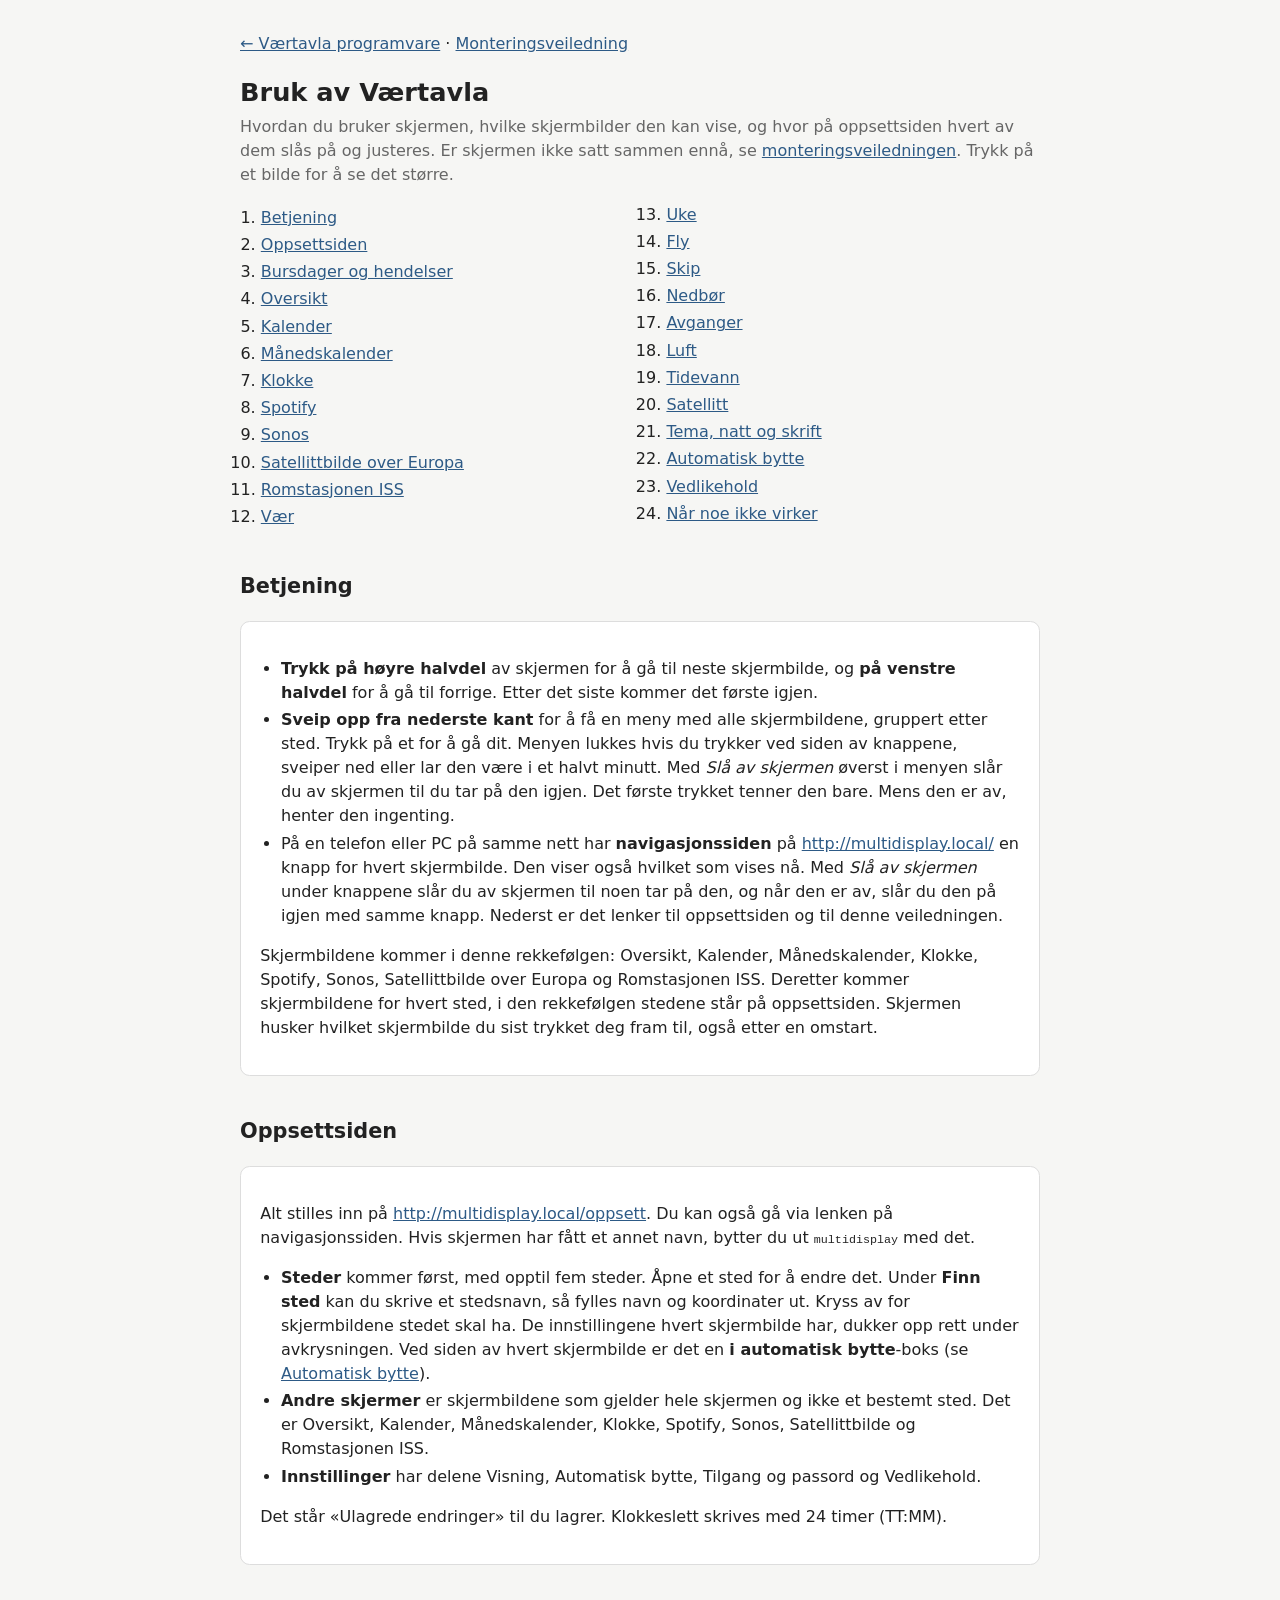
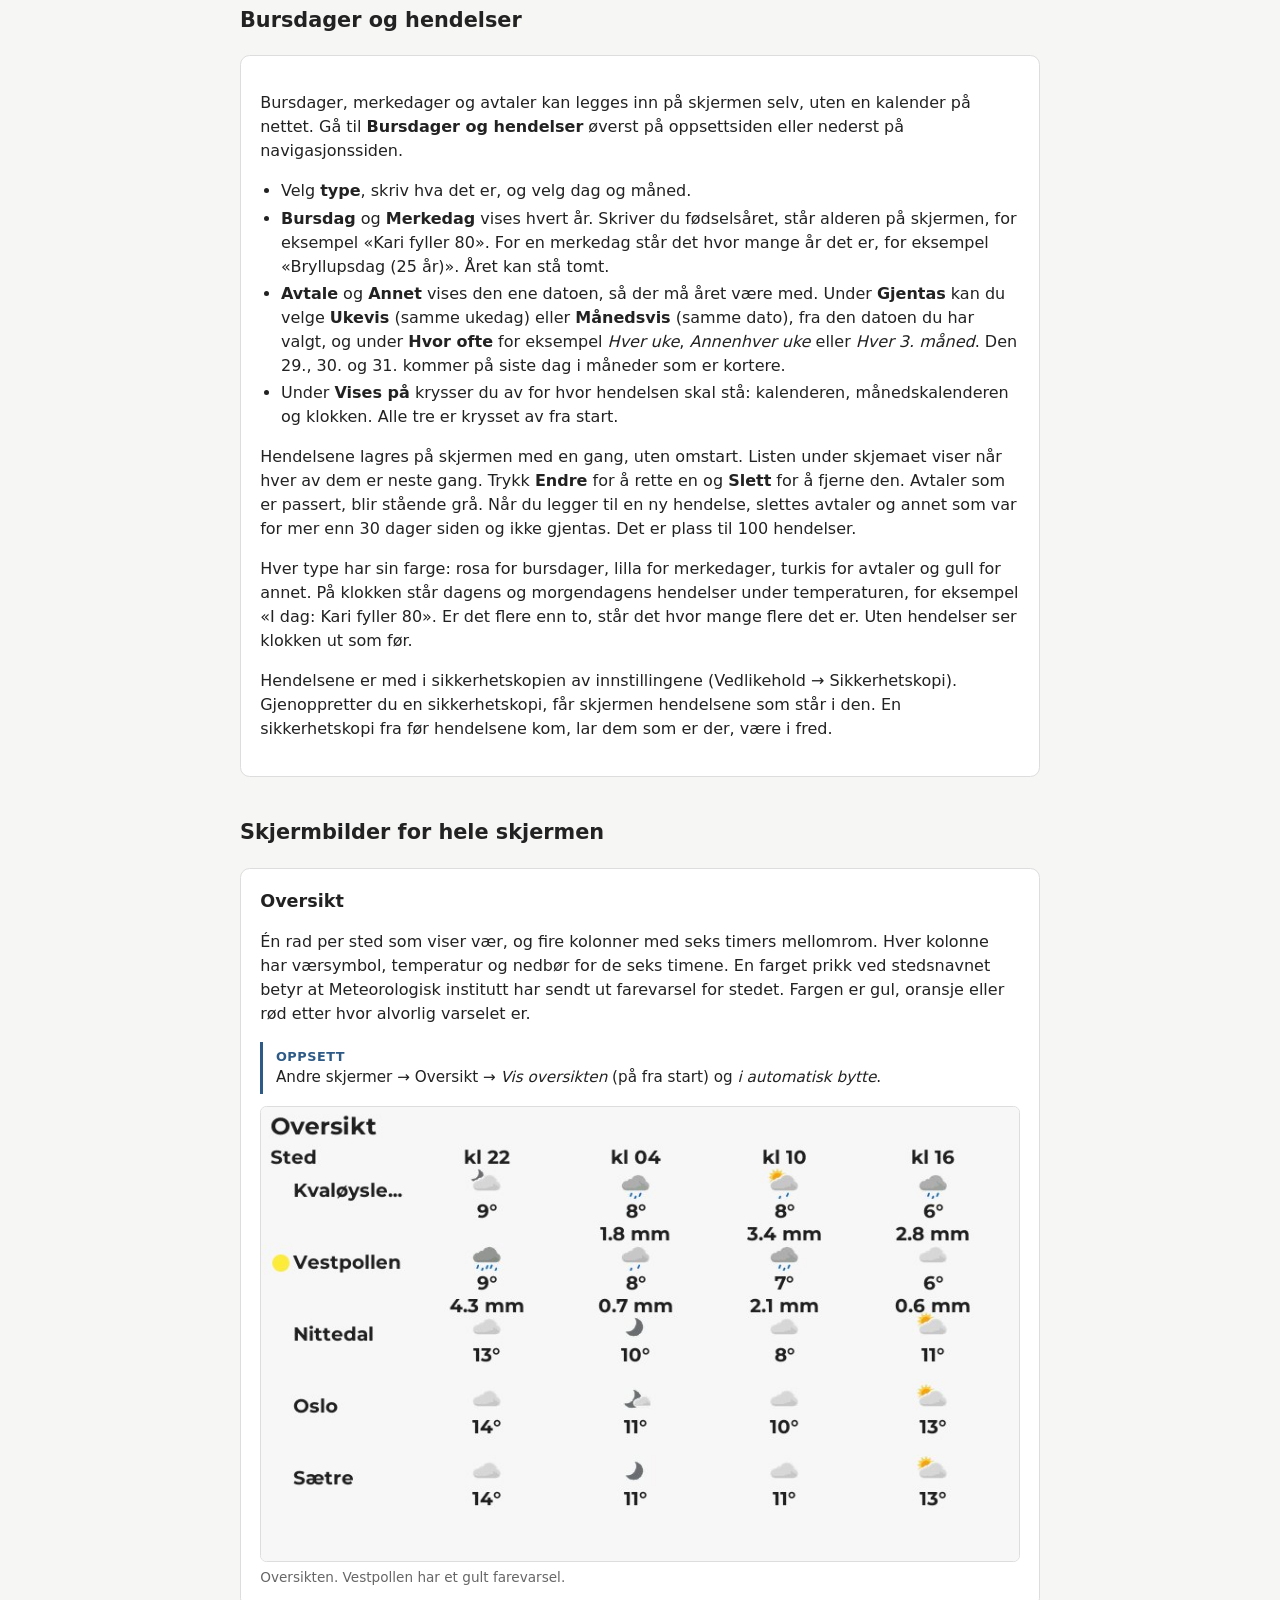
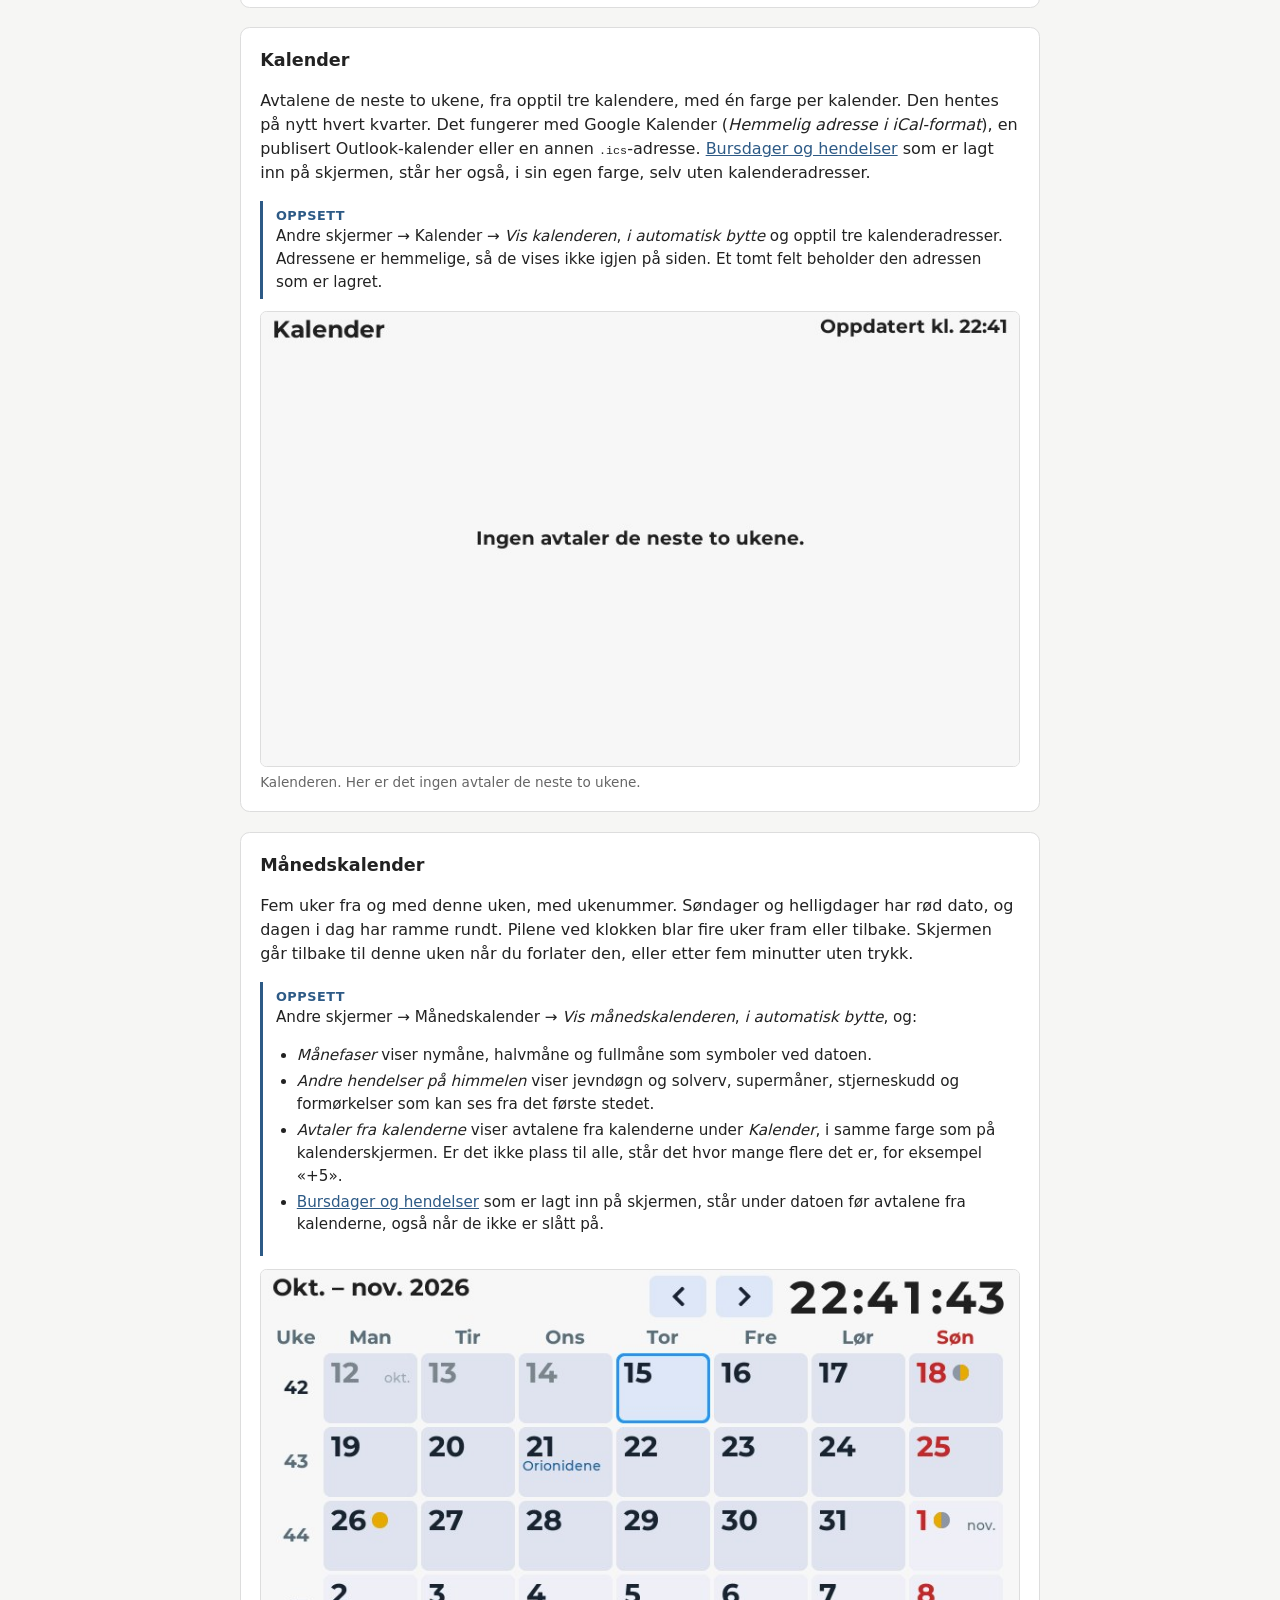
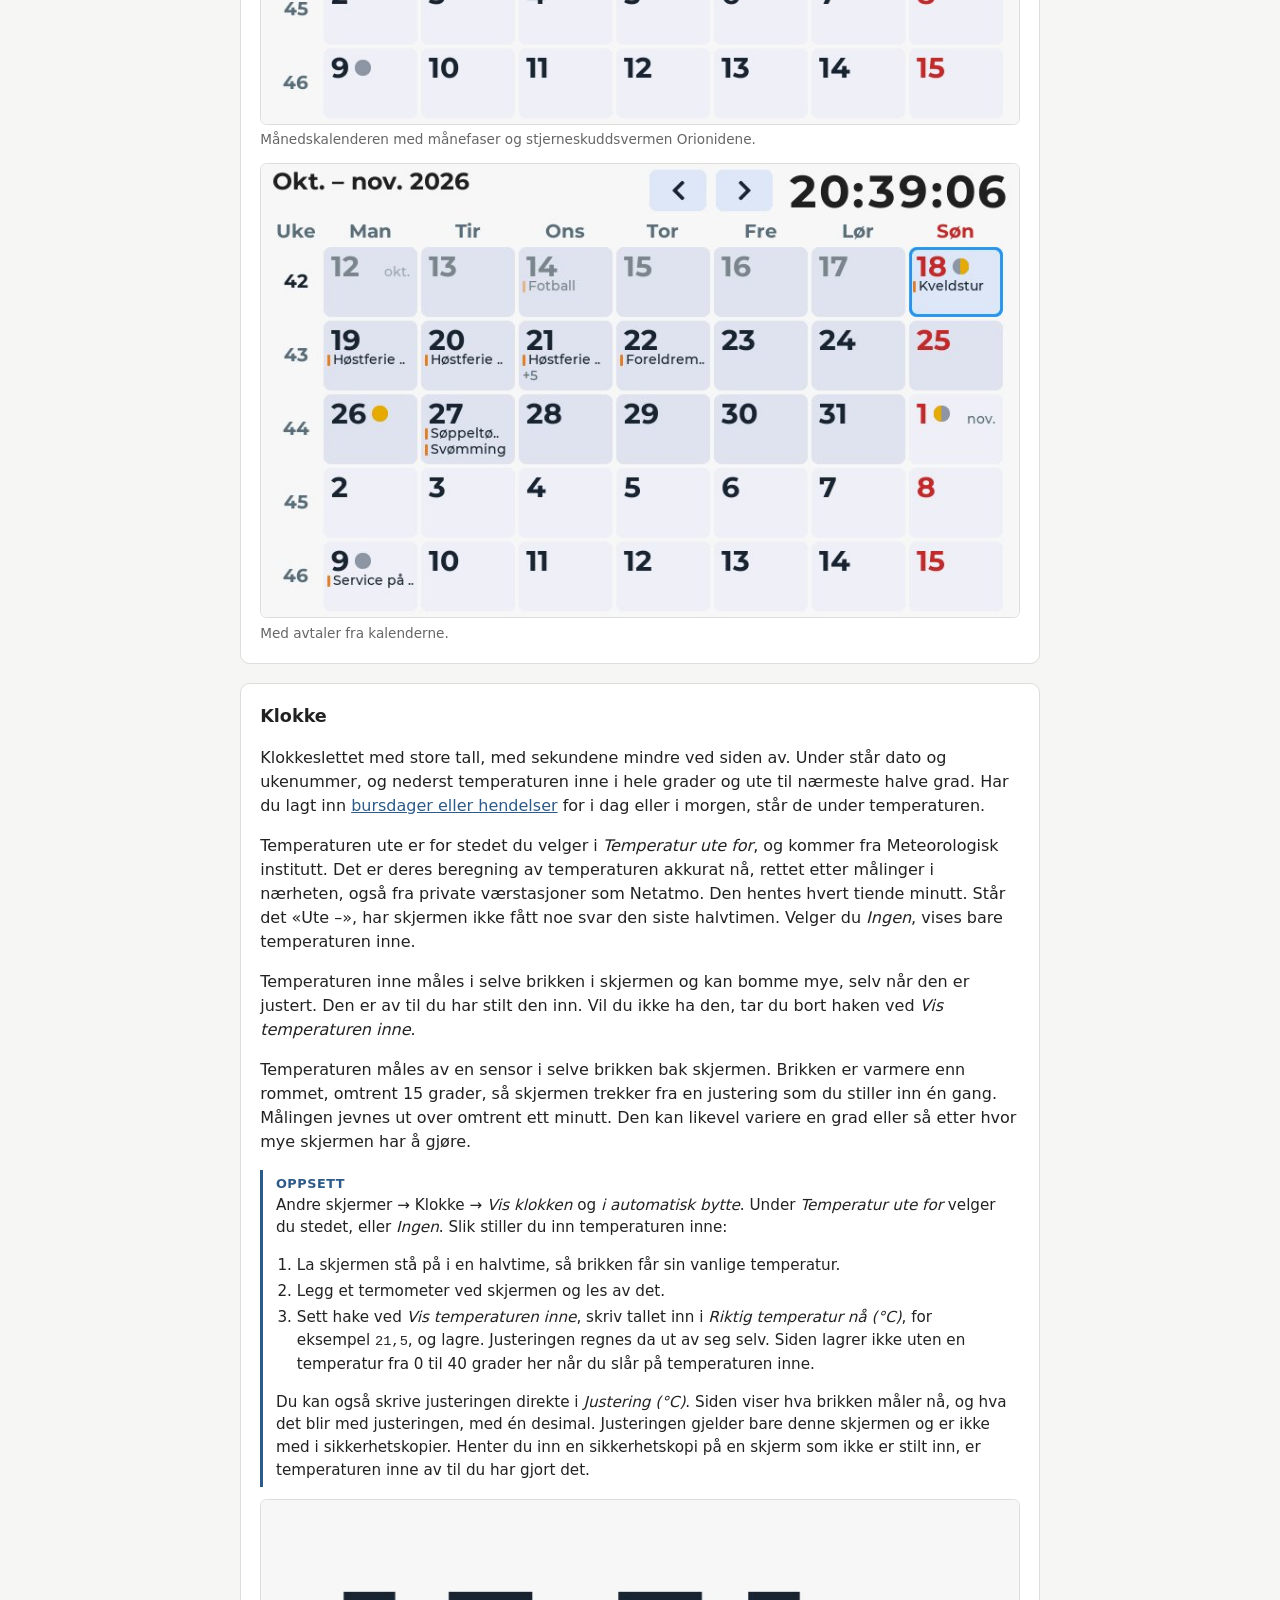
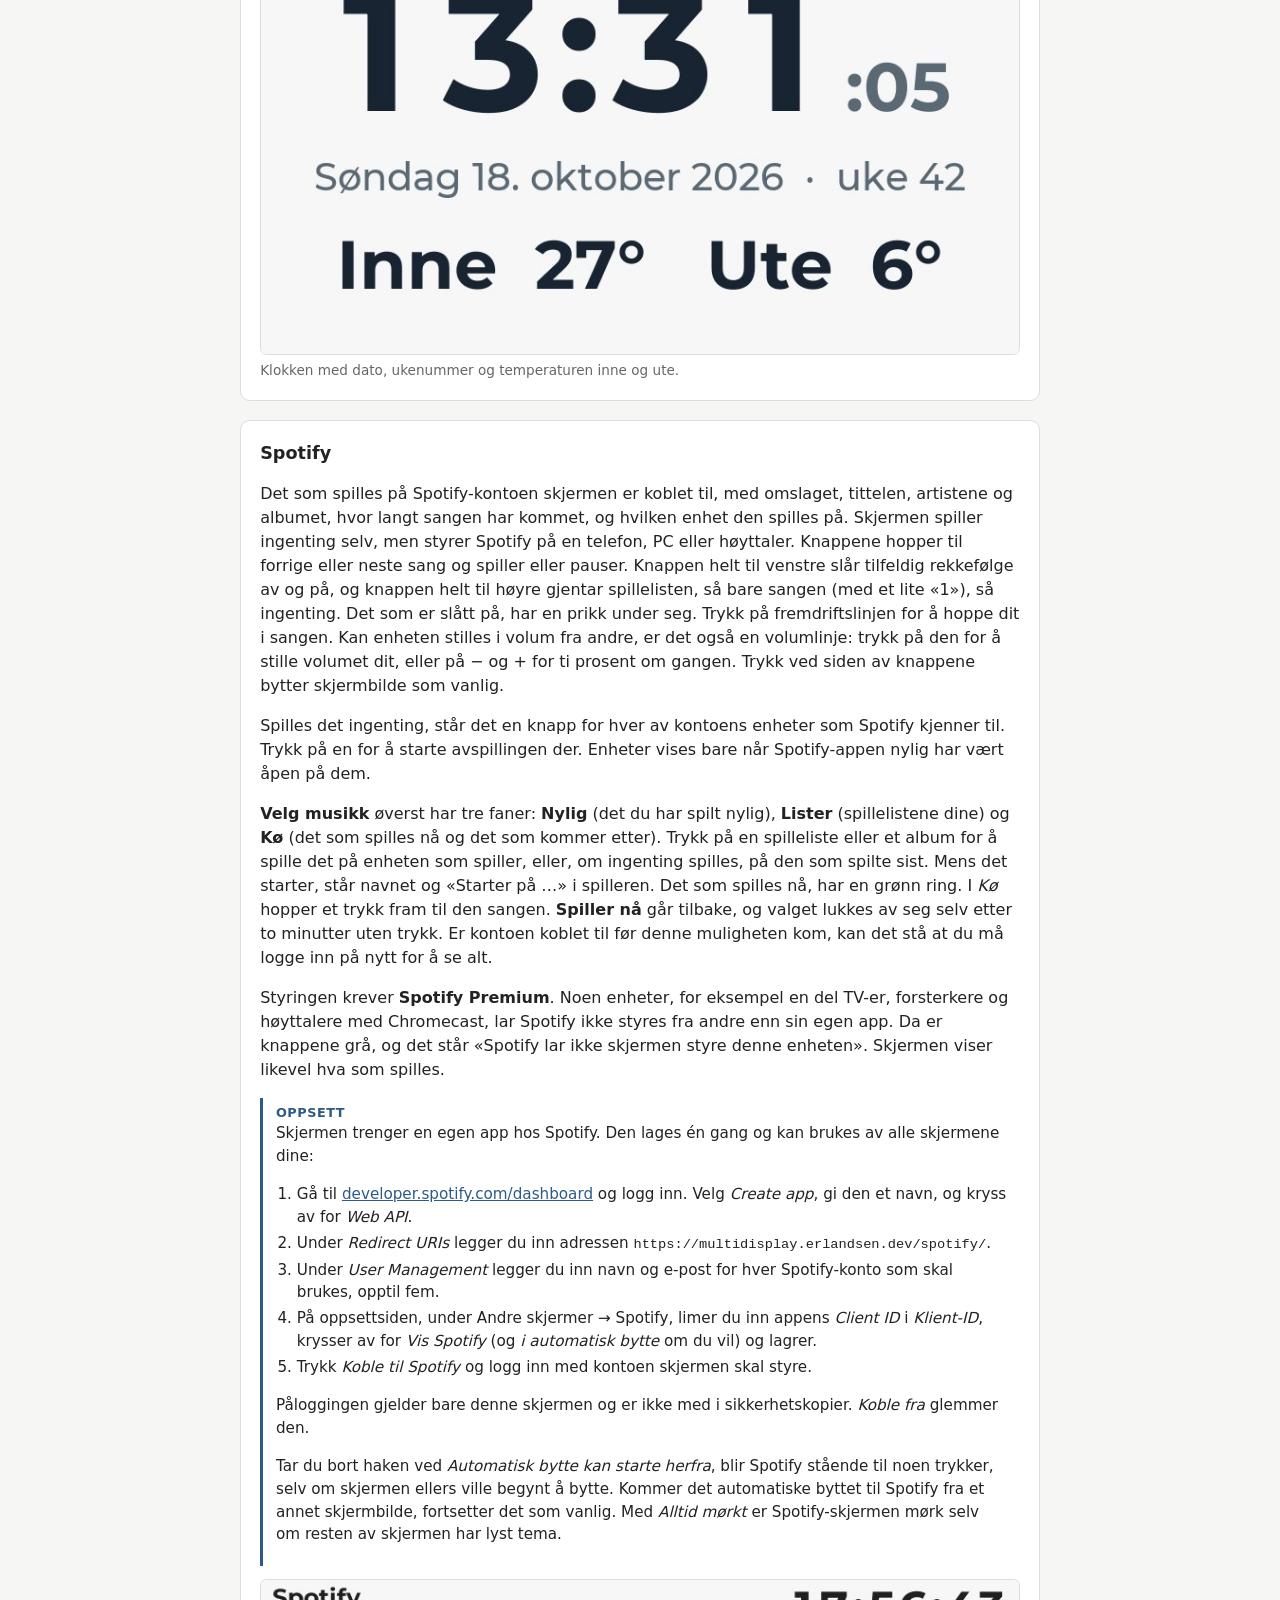
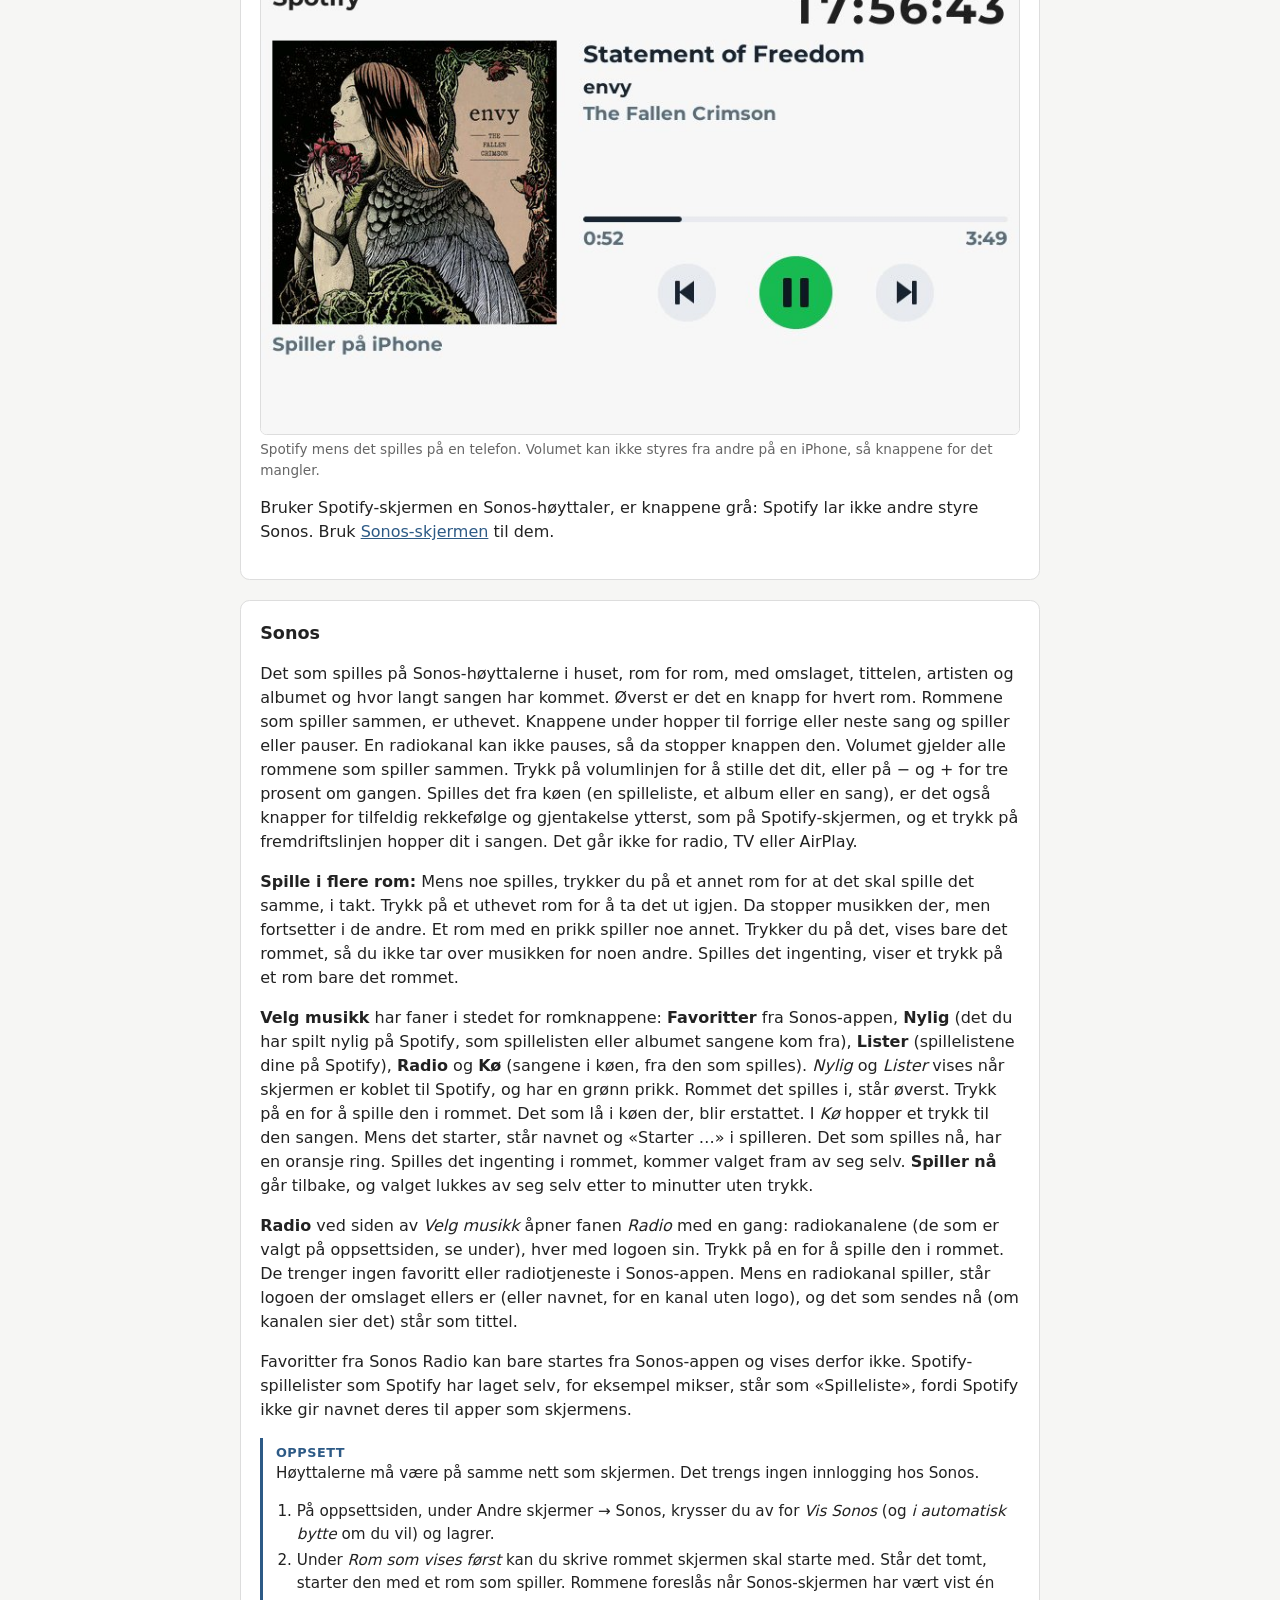
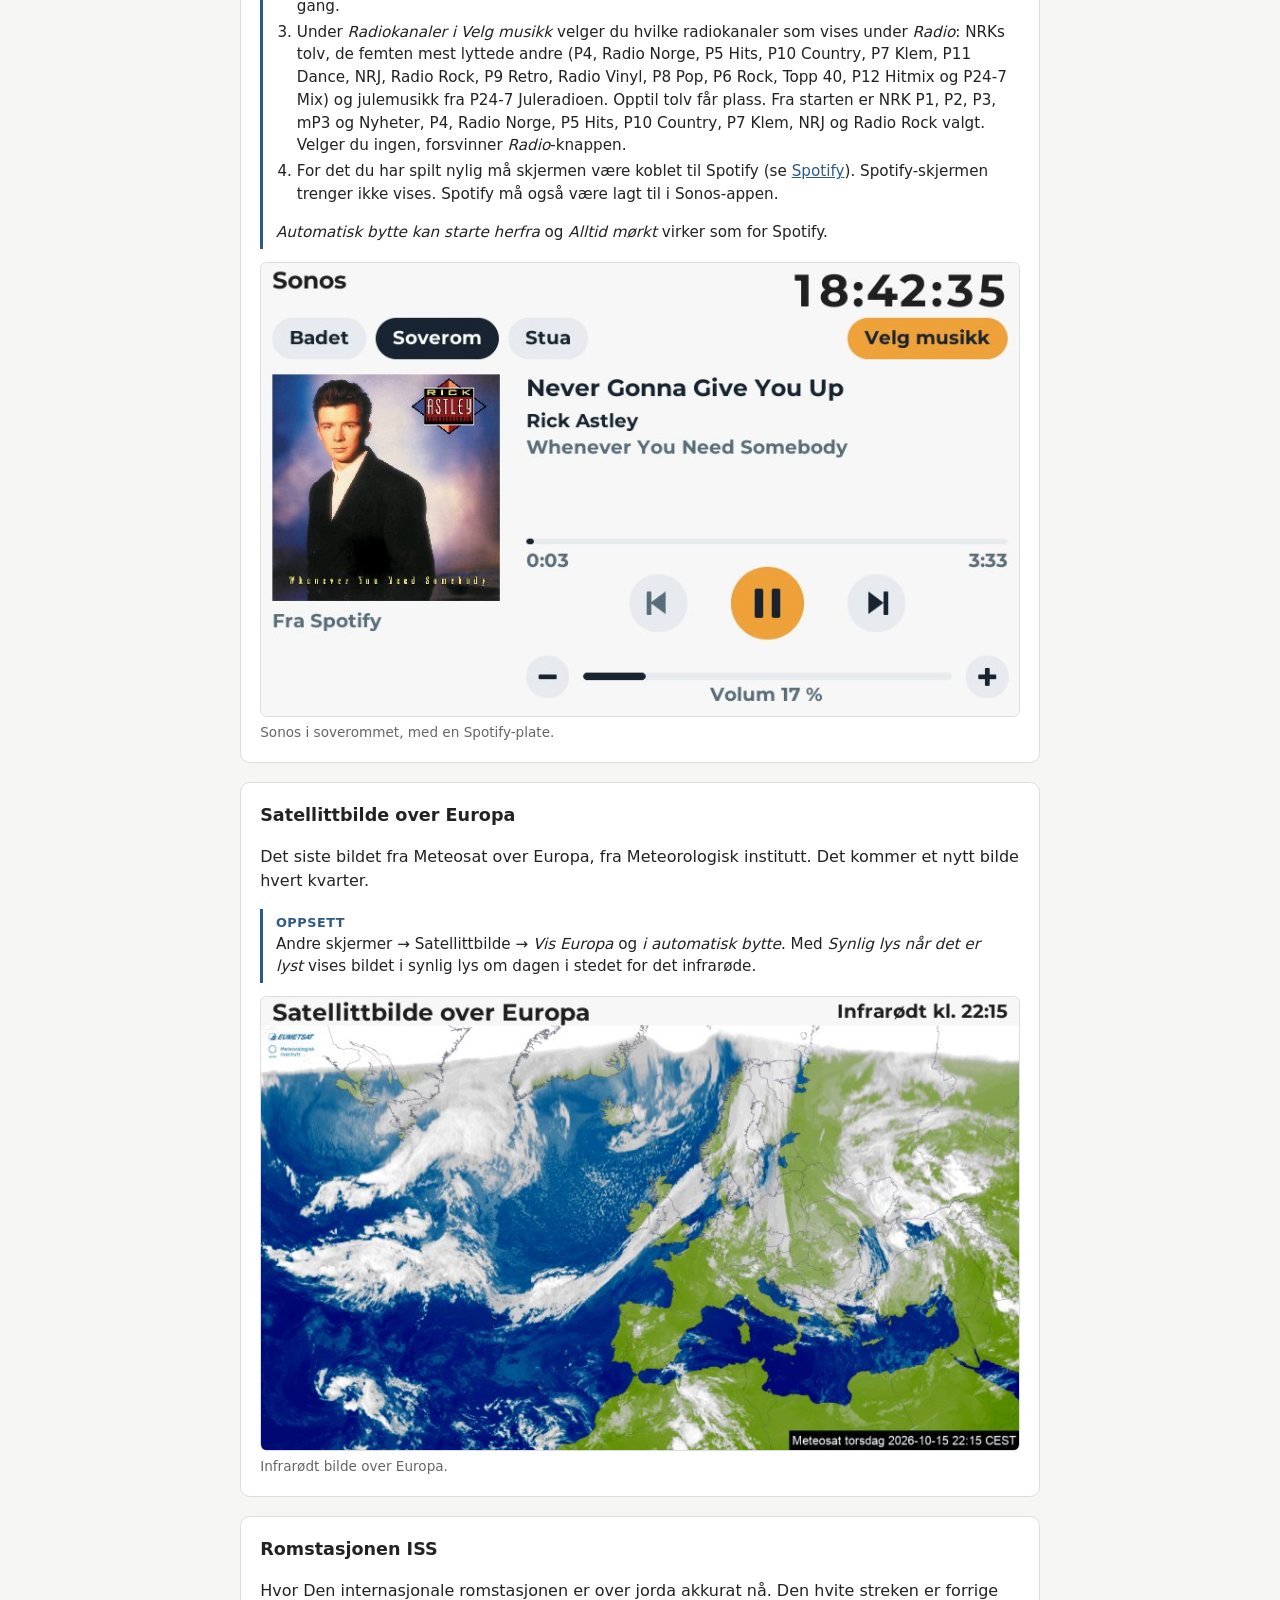
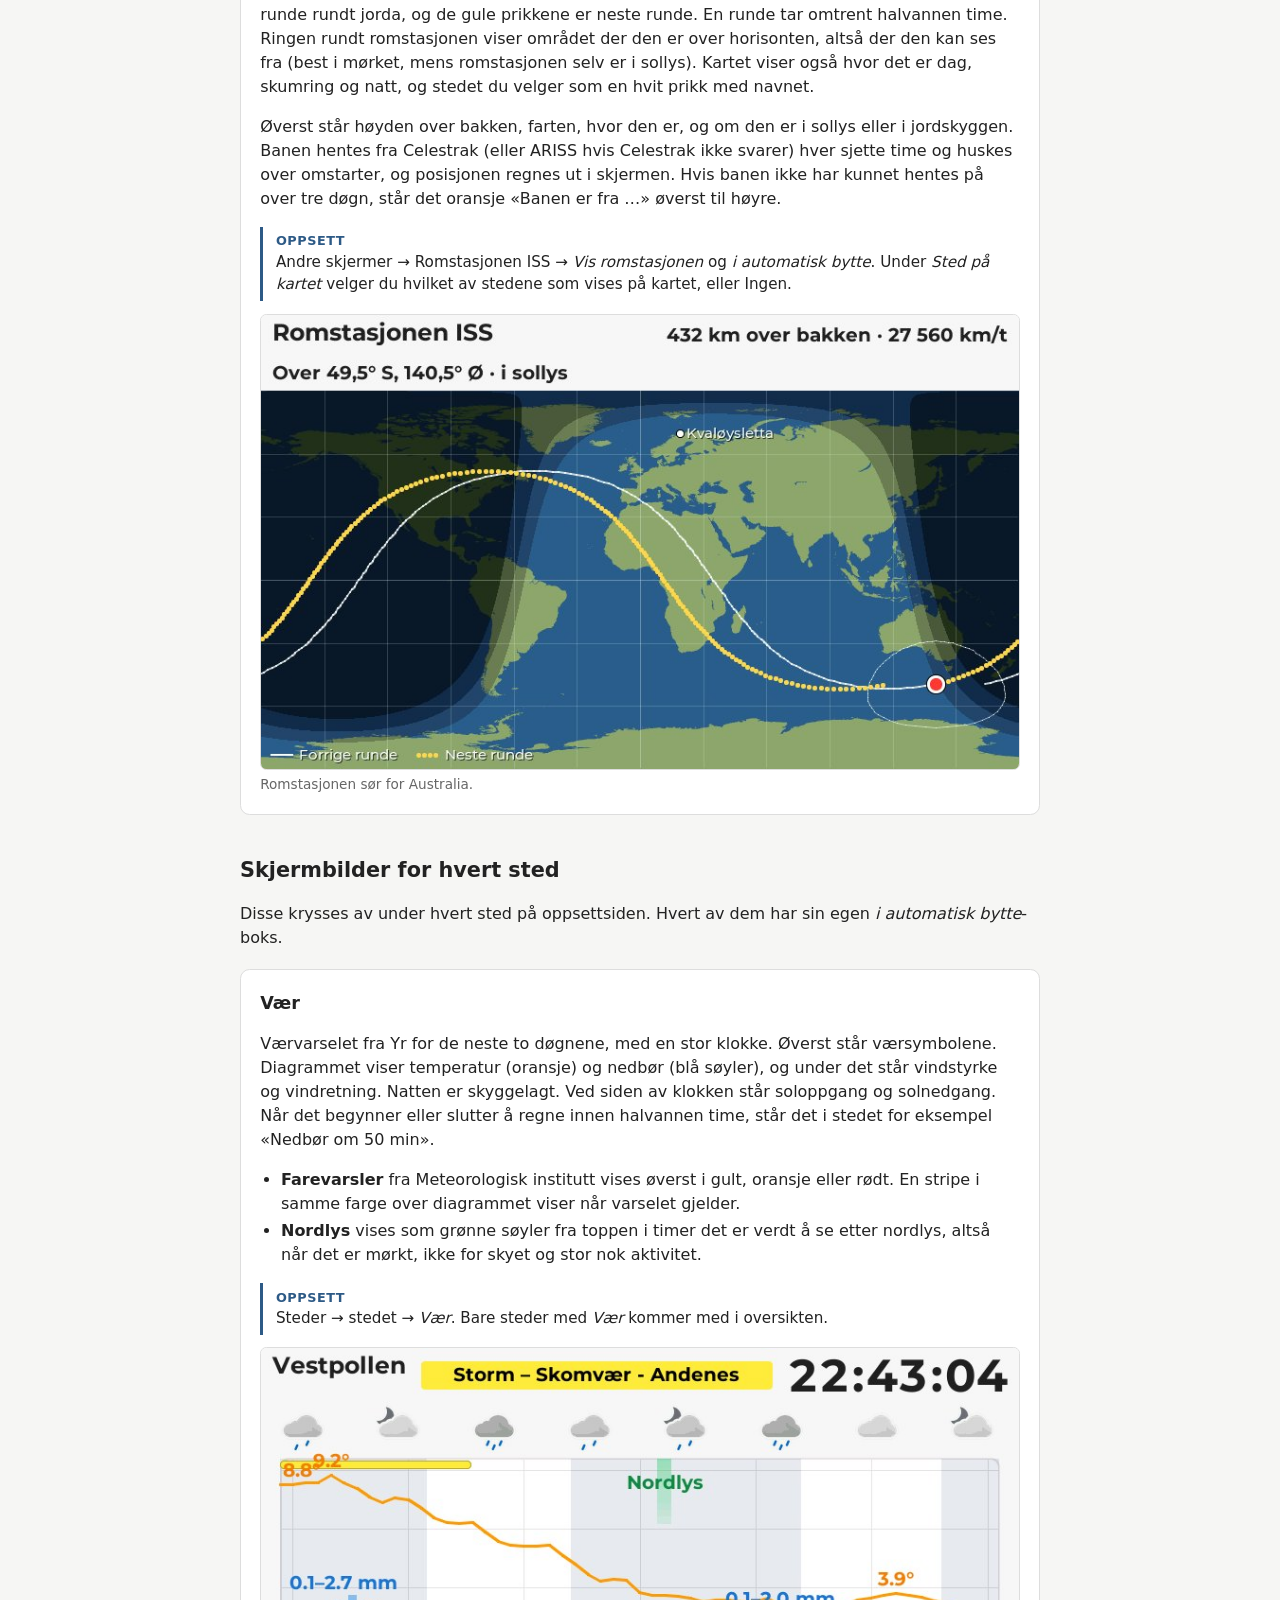
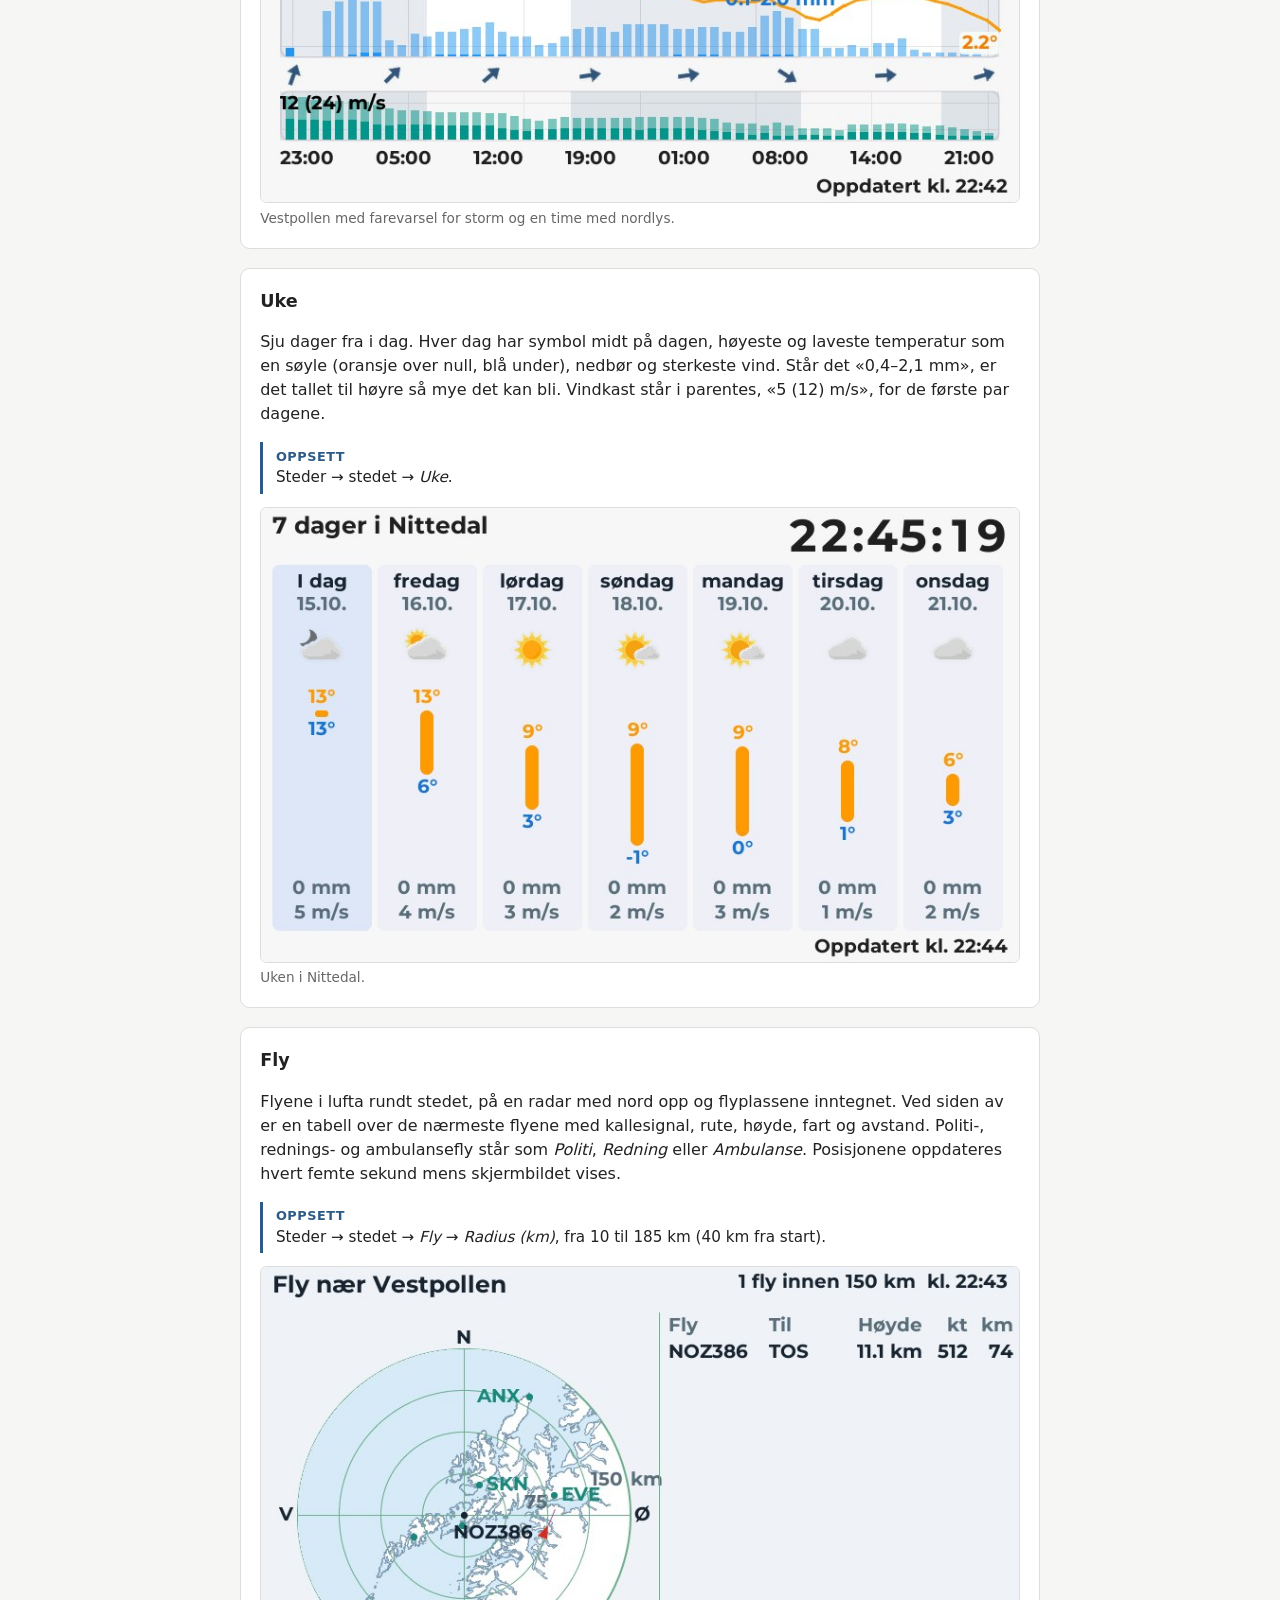
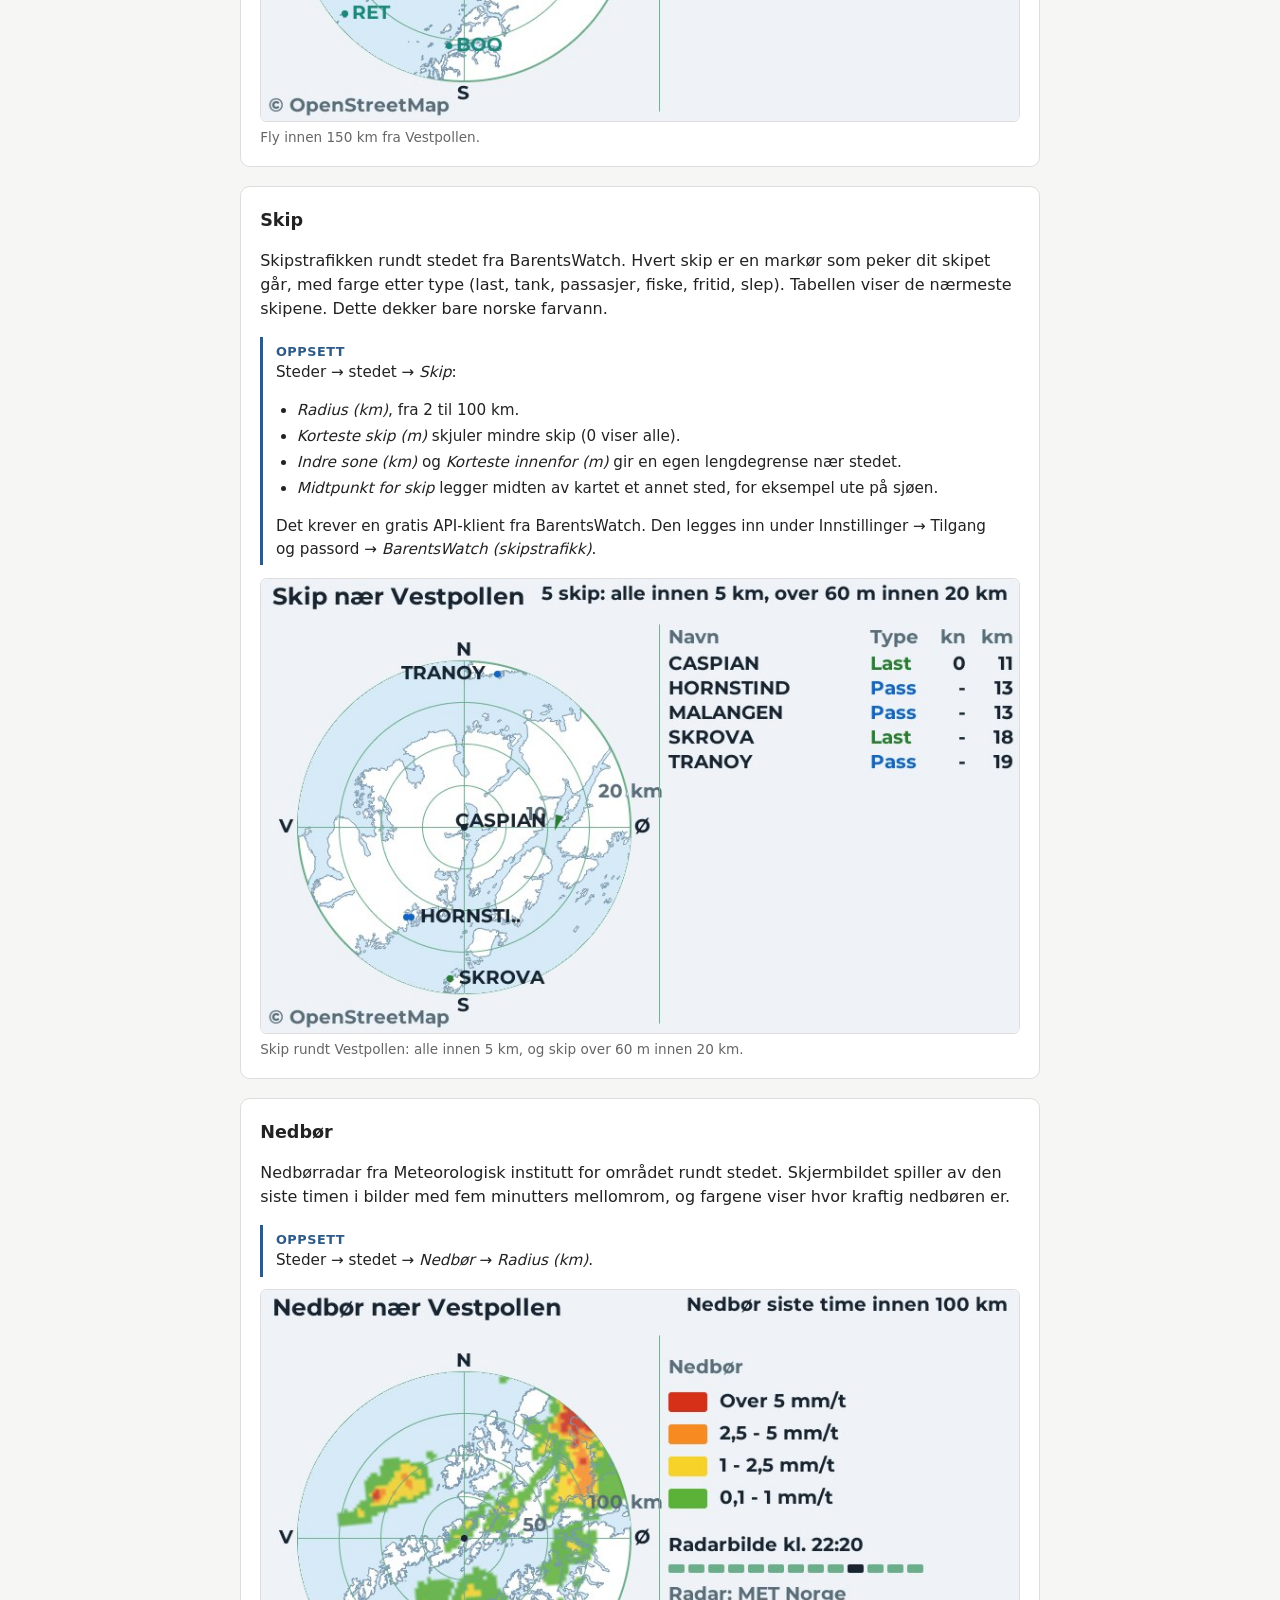
==== server/bruk/index.html @ 0f1a623d "Appointments repeated every n weeks or months, the Sonos screen told of changes by the speakers inst" ====
<!doctype html>
<html lang="no">
<meta charset="utf-8">
<meta name="viewport" content="width=device-width,initial-scale=1">
<title>Bruk av Værtavla</title>
<style>
:root{--bg:#f6f6f4;--fg:#222;--muted:#666;--line:#ddd;--card:#fff;--accent:#2d5a86;--warn:#a05a00}
@media (prefers-color-scheme:dark){:root{--bg:#1c1c1e;--fg:#eee;--muted:#999;--line:#333;--card:#26262a;--accent:#7fb0e0;--warn:#e0a050}}
*{box-sizing:border-box}
body{font-family:system-ui,sans-serif;line-height:1.5;max-width:52rem;margin:2rem auto;padding:0 1rem;background:var(--bg);color:var(--fg)}
h1{font-size:1.6rem;margin-bottom:.2rem}h2{font-size:1.3rem;margin:2.5rem 0 .5rem}h3{font-size:1.1rem;margin:0 0 .4rem}
a{color:var(--accent)}.lead{color:var(--muted);margin-top:0}
nav ol{padding-left:1.3rem;columns:2;column-gap:2rem}
.card{background:var(--card);border:1px solid var(--line);border-radius:.6rem;padding:1.2rem;margin:1.2rem 0}
figure{margin:.8rem 0 0}
figure img{width:100%;max-width:800px;aspect-ratio:5/3;display:block;border-radius:.4rem;border:1px solid var(--line);cursor:zoom-in;background:var(--line)}
figcaption{font-size:.85rem;color:var(--muted);margin-top:.3rem}
.pair{display:grid;grid-template-columns:1fr 1fr;gap:.75rem}
.set{border-left:3px solid var(--accent);padding:.3rem .8rem;margin:.8rem 0;font-size:.95rem}
.set b:first-child{display:block;color:var(--accent);font-size:.8rem;text-transform:uppercase;letter-spacing:.04em}
.note{border-left:3px solid var(--warn);padding:.2rem .8rem;margin:.8rem 0}
code{font-size:.9em}
ul,ol{padding-left:1.3rem}li{margin:.2rem 0}
table{border-collapse:collapse;width:100%;font-size:.95rem}
td,th{text-align:left;padding:.35rem .5rem;border-bottom:1px solid var(--line);vertical-align:top}
th{color:var(--muted);font-weight:600}
dialog{border:0;padding:0;background:transparent;max-width:96vw;max-height:96vh}
dialog::backdrop{background:rgba(0,0,0,.85)}
dialog img{max-width:96vw;max-height:92vh;display:block;border-radius:.3rem}
dialog p{color:#eee;margin:.4rem 0 0;font-size:.9rem;text-align:center}
@media (max-width:40rem){nav ol{columns:1}.pair{grid-template-columns:1fr}}
</style>

<p><a href="../">&larr; Værtavla programvare</a> &middot; <a href="../montering/">Monteringsveiledning</a></p>
<h1>Bruk av Værtavla</h1>
<p class="lead">Hvordan du bruker skjermen, hvilke skjermbilder den kan vise, og hvor på oppsettsiden hvert av dem slås på og justeres.
Er skjermen ikke satt sammen ennå, se <a href="../montering/">monteringsveiledningen</a>. Trykk på et bilde for å se det større.</p>

<nav><ol>
<li><a href="#betjening">Betjening</a></li>
<li><a href="#oppsett">Oppsettsiden</a></li>
<li><a href="#hendelser">Bursdager og hendelser</a></li>
<li><a href="#oversikt">Oversikt</a></li>
<li><a href="#kalender">Kalender</a></li>
<li><a href="#maned">Månedskalender</a></li>
<li><a href="#klokke">Klokke</a></li>
<li><a href="#spotify">Spotify</a></li>
<li><a href="#sonos">Sonos</a></li>
<li><a href="#europa">Satellittbilde over Europa</a></li>
<li><a href="#iss">Romstasjonen ISS</a></li>
<li><a href="#vaer">Vær</a></li>
<li><a href="#uke">Uke</a></li>
<li><a href="#fly">Fly</a></li>
<li><a href="#skip">Skip</a></li>
<li><a href="#nedbor">Nedbør</a></li>
<li><a href="#avganger">Avganger</a></li>
<li><a href="#luft">Luft</a></li>
<li><a href="#tidevann">Tidevann</a></li>
<li><a href="#satellitt">Satellitt</a></li>
<li><a href="#visning">Tema, natt og skrift</a></li>
<li><a href="#bytte">Automatisk bytte</a></li>
<li><a href="#vedlikehold">Vedlikehold</a></li>
<li><a href="#problemer">Når noe ikke virker</a></li>
</ol></nav>

<h2 id="betjening">Betjening</h2>
<div class="card">
<ul>
<li><b>Trykk på høyre halvdel</b> av skjermen for å gå til neste skjermbilde, og <b>på venstre halvdel</b> for å gå til forrige. Etter det siste kommer det første igjen.</li>
<li><b>Sveip opp fra nederste kant</b> for å få en meny med alle skjermbildene, gruppert etter sted. Trykk på et for å gå dit. Menyen lukkes hvis du trykker ved siden av knappene, sveiper ned eller lar den være i et halvt minutt. Med <i>Slå av skjermen</i> øverst i menyen slår du av skjermen til du tar på den igjen. Det første trykket tenner den bare. Mens den er av, henter den ingenting.</li>
<li>På en telefon eller PC på samme nett har <b>navigasjonssiden</b> på <a href="http://multidisplay.local/">http://multidisplay.local/</a> en knapp for hvert skjermbilde. Den viser også hvilket som vises nå. Med <i>Slå av skjermen</i> under knappene slår du av skjermen til noen tar på den, og når den er av, slår du den på igjen med samme knapp. Nederst er det lenker til oppsettsiden og til denne veiledningen.</li>
</ul>
<p>Skjermbildene kommer i denne rekkefølgen: Oversikt, Kalender, Månedskalender, Klokke, Spotify, Sonos, Satellittbilde over Europa og Romstasjonen ISS. Deretter kommer skjermbildene for hvert sted, i den rekkefølgen stedene står på oppsettsiden.
Skjermen husker hvilket skjermbilde du sist trykket deg fram til, også etter en omstart.</p>
</div>

<h2 id="oppsett">Oppsettsiden</h2>
<div class="card">
<p>Alt stilles inn på <a href="http://multidisplay.local/oppsett">http://multidisplay.local/oppsett</a>. Du kan også gå via lenken på navigasjonssiden.
Hvis skjermen har fått et annet navn, bytter du ut <code>multidisplay</code> med det.</p>
<ul>
<li><b>Steder</b> kommer først, med opptil fem steder. Åpne et sted for å endre det. Under <b>Finn sted</b> kan du skrive et stedsnavn, så fylles navn og koordinater ut. Kryss av for skjermbildene stedet skal ha. De innstillingene hvert skjermbilde har, dukker opp rett under avkrysningen.
Ved siden av hvert skjermbilde er det en <b>i automatisk bytte</b>-boks (se <a href="#bytte">Automatisk bytte</a>).</li>
<li><b>Andre skjermer</b> er skjermbildene som gjelder hele skjermen og ikke et bestemt sted. Det er Oversikt, Kalender, Månedskalender, Klokke, Spotify, Sonos, Satellittbilde og Romstasjonen ISS.</li>
<li><b>Innstillinger</b> har delene Visning, Automatisk bytte, Tilgang og passord og Vedlikehold.</li>
</ul>
<p>Det står «Ulagrede endringer» til du lagrer. Klokkeslett skrives med 24 timer (TT:MM).</p>
</div>

<h2 id="hendelser">Bursdager og hendelser</h2>
<div class="card">
<p>Bursdager, merkedager og avtaler kan legges inn på skjermen selv, uten en kalender på nettet. Gå til <b>Bursdager og hendelser</b> øverst på oppsettsiden eller nederst på navigasjonssiden.</p>
<ul>
<li>Velg <b>type</b>, skriv hva det er, og velg dag og måned.</li>
<li><b>Bursdag</b> og <b>Merkedag</b> vises hvert år. Skriver du fødselsåret, står alderen på skjermen, for eksempel «Kari fyller 80». For en merkedag står det hvor mange år det er, for eksempel «Bryllupsdag (25 år)». Året kan stå tomt.</li>
<li><b>Avtale</b> og <b>Annet</b> vises den ene datoen, så der må året være med. Under <b>Gjentas</b> kan du velge <b>Ukevis</b> (samme ukedag) eller <b>Månedsvis</b> (samme dato), fra den datoen du har valgt, og under <b>Hvor ofte</b> for eksempel <i>Hver uke</i>, <i>Annenhver uke</i> eller <i>Hver 3. måned</i>. Den 29., 30. og 31. kommer på siste dag i måneder som er kortere.</li>
<li>Under <b>Vises på</b> krysser du av for hvor hendelsen skal stå: kalenderen, månedskalenderen og klokken. Alle tre er krysset av fra start.</li>
</ul>
<p>Hendelsene lagres på skjermen med en gang, uten omstart. Listen under skjemaet viser når hver av dem er neste gang. Trykk <b>Endre</b> for å rette en og <b>Slett</b> for å fjerne den. Avtaler som er passert, blir stående grå. Når du legger til en ny hendelse, slettes avtaler og annet som var for mer enn 30 dager siden og ikke gjentas. Det er plass til 100 hendelser.</p>
<p>Hver type har sin farge: rosa for bursdager, lilla for merkedager, turkis for avtaler og gull for annet. På klokken står dagens og morgendagens hendelser under temperaturen, for eksempel «I dag: Kari fyller 80». Er det flere enn to, står det hvor mange flere det er. Uten hendelser ser klokken ut som før.</p>
<p>Hendelsene er med i sikkerhetskopien av innstillingene (Vedlikehold → Sikkerhetskopi). Gjenoppretter du en sikkerhetskopi, får skjermen hendelsene som står i den. En sikkerhetskopi fra før hendelsene kom, lar dem som er der, være i fred.</p>
</div>

<h2>Skjermbilder for hele skjermen</h2>

<section class="card" id="oversikt">
<h3>Oversikt</h3>
<p>Én rad per sted som viser vær, og fire kolonner med seks timers mellomrom. Hver kolonne har værsymbol, temperatur og nedbør for de seks timene.
En farget prikk ved stedsnavnet betyr at Meteorologisk institutt har sendt ut farevarsel for stedet. Fargen er gul, oransje eller rød etter hvor alvorlig varselet er.</p>
<div class="set"><b>Oppsett</b>Andre skjermer → Oversikt → <i>Vis oversikten</i> (på fra start) og <i>i automatisk bytte</i>.</div>
<figure><img src="skjermer/oversikt.jpg" alt="Oversikt med været for fem steder" loading="lazy"><figcaption>Oversikten. Vestpollen har et gult farevarsel.</figcaption></figure>
</section>

<section class="card" id="kalender">
<h3>Kalender</h3>
<p>Avtalene de neste to ukene, fra opptil tre kalendere, med én farge per kalender. Den hentes på nytt hvert kvarter.
Det fungerer med Google Kalender (<i>Hemmelig adresse i iCal-format</i>), en publisert Outlook-kalender eller en annen <code>.ics</code>-adresse.
<a href="#hendelser">Bursdager og hendelser</a> som er lagt inn på skjermen, står her også, i sin egen farge, selv uten kalenderadresser.</p>
<div class="set"><b>Oppsett</b>Andre skjermer → Kalender → <i>Vis kalenderen</i>, <i>i automatisk bytte</i> og opptil tre kalenderadresser.
Adressene er hemmelige, så de vises ikke igjen på siden. Et tomt felt beholder den adressen som er lagret.</div>
<figure><img src="skjermer/kalender.jpg" alt="Kalenderskjermen uten avtaler" loading="lazy"><figcaption>Kalenderen. Her er det ingen avtaler de neste to ukene.</figcaption></figure>
</section>

<section class="card" id="maned">
<h3>Månedskalender</h3>
<p>Fem uker fra og med denne uken, med ukenummer. Søndager og helligdager har rød dato, og dagen i dag har ramme rundt.
Pilene ved klokken blar fire uker fram eller tilbake. Skjermen går tilbake til denne uken når du forlater den, eller etter fem minutter uten trykk.</p>
<div class="set"><b>Oppsett</b>Andre skjermer → Månedskalender → <i>Vis månedskalenderen</i>, <i>i automatisk bytte</i>, og:
<ul>
<li><i>Månefaser</i> viser nymåne, halvmåne og fullmåne som symboler ved datoen.</li>
<li><i>Andre hendelser på himmelen</i> viser jevndøgn og solverv, supermåner, stjerneskudd og formørkelser som kan ses fra det første stedet.</li>
<li><i>Avtaler fra kalenderne</i> viser avtalene fra kalenderne under <i>Kalender</i>, i samme farge som på kalenderskjermen. Er det ikke plass til alle, står det hvor mange flere det er, for eksempel «+5».</li>
<li><a href="#hendelser">Bursdager og hendelser</a> som er lagt inn på skjermen, står under datoen før avtalene fra kalenderne, også når de ikke er slått på.</li>
</ul></div>
<figure><img src="skjermer/maned.jpg" alt="Månedskalender for oktober og november med månefaser og Orionidene" loading="lazy"><figcaption>Månedskalenderen med månefaser og stjerneskuddsvermen Orionidene.</figcaption></figure>
<figure><img src="skjermer/maned-avtaler.jpg" alt="Månedskalender med avtaler fra en kalender" loading="lazy"><figcaption>Med avtaler fra kalenderne.</figcaption></figure>
</section>

<section class="card" id="klokke">
<h3>Klokke</h3>
<p>Klokkeslettet med store tall, med sekundene mindre ved siden av. Under står dato og ukenummer, og nederst temperaturen inne i hele grader og ute til nærmeste halve grad.
Har du lagt inn <a href="#hendelser">bursdager eller hendelser</a> for i dag eller i morgen, står de under temperaturen.</p>
<p>Temperaturen ute er for stedet du velger i <i>Temperatur ute for</i>, og kommer fra Meteorologisk institutt. Det er deres beregning av temperaturen akkurat nå, rettet etter målinger i nærheten, også fra private værstasjoner som Netatmo. Den hentes hvert tiende minutt. Står det «Ute –», har skjermen ikke fått noe svar den siste halvtimen. Velger du <i>Ingen</i>, vises bare temperaturen inne.</p>
<p>Temperaturen inne måles i selve brikken i skjermen og kan bomme mye, selv når den er justert. Den er av til du har stilt den inn. Vil du ikke ha den, tar du bort haken ved <i>Vis temperaturen inne</i>.</p>
<p>Temperaturen måles av en sensor i selve brikken bak skjermen. Brikken er varmere enn rommet, omtrent 15 grader, så skjermen trekker fra en justering som du stiller inn én gang.
Målingen jevnes ut over omtrent ett minutt. Den kan likevel variere en grad eller så etter hvor mye skjermen har å gjøre.</p>
<div class="set"><b>Oppsett</b>Andre skjermer → Klokke → <i>Vis klokken</i> og <i>i automatisk bytte</i>. Under <i>Temperatur ute for</i> velger du stedet, eller <i>Ingen</i>. Slik stiller du inn temperaturen inne:
<ol>
<li>La skjermen stå på i en halvtime, så brikken får sin vanlige temperatur.</li>
<li>Legg et termometer ved skjermen og les av det.</li>
<li>Sett hake ved <i>Vis temperaturen inne</i>, skriv tallet inn i <i>Riktig temperatur nå (°C)</i>, for eksempel <code>21,5</code>, og lagre. Justeringen regnes da ut av seg selv. Siden lagrer ikke uten en temperatur fra 0 til 40 grader her når du slår på temperaturen inne.</li>
</ol>
Du kan også skrive justeringen direkte i <i>Justering (°C)</i>. Siden viser hva brikken måler nå, og hva det blir med justeringen, med én desimal.
Justeringen gjelder bare denne skjermen og er ikke med i sikkerhetskopier. Henter du inn en sikkerhetskopi på en skjerm som ikke er stilt inn, er temperaturen inne av til du har gjort det.</div>
<figure><img src="skjermer/klokke.jpg" alt="Klokke med klokkeslett, dato, ukenummer og temperatur inne og ute" loading="lazy"><figcaption>Klokken med dato, ukenummer og temperaturen inne og ute.</figcaption></figure>
</section>

<section class="card" id="spotify">
<h3>Spotify</h3>
<p>Det som spilles på Spotify-kontoen skjermen er koblet til, med omslaget, tittelen, artistene og albumet, hvor langt sangen har kommet, og hvilken enhet den spilles på. Skjermen spiller ingenting selv, men styrer Spotify på en telefon, PC eller høyttaler.
Knappene hopper til forrige eller neste sang og spiller eller pauser. Knappen helt til venstre slår tilfeldig rekkefølge av og på, og knappen helt til høyre gjentar spillelisten, så bare sangen (med et lite «1»), så ingenting. Det som er slått på, har en prikk under seg. Trykk på fremdriftslinjen for å hoppe dit i sangen. Kan enheten stilles i volum fra andre, er det også en volumlinje: trykk på den for å stille volumet dit, eller på − og + for ti prosent om gangen. Trykk ved siden av knappene bytter skjermbilde som vanlig.</p>
<p>Spilles det ingenting, står det en knapp for hver av kontoens enheter som Spotify kjenner til. Trykk på en for å starte avspillingen der. Enheter vises bare når Spotify-appen nylig har vært åpen på dem.</p>
<p><b>Velg musikk</b> øverst har tre faner: <b>Nylig</b> (det du har spilt nylig), <b>Lister</b> (spillelistene dine) og <b>Kø</b> (det som spilles nå og det som kommer etter). Trykk på en spilleliste eller et album for å spille det på enheten som spiller, eller, om ingenting spilles, på den som spilte sist. Mens det starter, står navnet og «Starter på …» i spilleren. Det som spilles nå, har en grønn ring. I <i>Kø</i> hopper et trykk fram til den sangen. <b>Spiller nå</b> går tilbake, og valget lukkes av seg selv etter to minutter uten trykk. Er kontoen koblet til før denne muligheten kom, kan det stå at du må logge inn på nytt for å se alt.</p>
<p>Styringen krever <b>Spotify Premium</b>. Noen enheter, for eksempel en del TV-er, forsterkere og høyttalere med Chromecast, lar Spotify ikke styres fra andre enn sin egen app. Da er knappene grå, og det står «Spotify lar ikke skjermen styre denne enheten». Skjermen viser likevel hva som spilles.</p>
<div class="set"><b>Oppsett</b>Skjermen trenger en egen app hos Spotify. Den lages én gang og kan brukes av alle skjermene dine:
<ol>
<li>Gå til <a href="https://developer.spotify.com/dashboard">developer.spotify.com/dashboard</a> og logg inn. Velg <i>Create app</i>, gi den et navn, og kryss av for <i>Web API</i>.</li>
<li>Under <i>Redirect URIs</i> legger du inn adressen <code>https://multidisplay.erlandsen.dev/spotify/</code>.</li>
<li>Under <i>User Management</i> legger du inn navn og e-post for hver Spotify-konto som skal brukes, opptil fem.</li>
<li>På oppsettsiden, under Andre skjermer → Spotify, limer du inn appens <i>Client ID</i> i <i>Klient-ID</i>, krysser av for <i>Vis Spotify</i> (og <i>i automatisk bytte</i> om du vil) og lagrer.</li>
<li>Trykk <i>Koble til Spotify</i> og logg inn med kontoen skjermen skal styre.</li>
</ol>
Påloggingen gjelder bare denne skjermen og er ikke med i sikkerhetskopier. <i>Koble fra</i> glemmer den.
<p>Tar du bort haken ved <i>Automatisk bytte kan starte herfra</i>, blir Spotify stående til noen trykker, selv om skjermen ellers ville begynt å bytte. Kommer det automatiske byttet til Spotify fra et annet skjermbilde, fortsetter det som vanlig. Med <i>Alltid mørkt</i> er Spotify-skjermen mørk selv om resten av skjermen har lyst tema.</p></div>
<figure><img src="skjermer/spotify.jpg" alt="Spotify-skjermen med omslag, sangtittel, artist, fremdrift og knapper" loading="lazy"><figcaption>Spotify mens det spilles på en telefon. Volumet kan ikke styres fra andre på en iPhone, så knappene for det mangler.</figcaption></figure>
<p>Bruker Spotify-skjermen en Sonos-høyttaler, er knappene grå: Spotify lar ikke andre styre Sonos. Bruk <a href="#sonos">Sonos-skjermen</a> til dem.</p>
</section>

<section class="card" id="sonos">
<h3>Sonos</h3>
<p>Det som spilles på Sonos-høyttalerne i huset, rom for rom, med omslaget, tittelen, artisten og albumet og hvor langt sangen har kommet. Øverst er det en knapp for hvert rom. Rommene som spiller sammen, er uthevet.
Knappene under hopper til forrige eller neste sang og spiller eller pauser. En radiokanal kan ikke pauses, så da stopper knappen den. Volumet gjelder alle rommene som spiller sammen. Trykk på volumlinjen for å stille det dit, eller på − og + for tre prosent om gangen.
Spilles det fra køen (en spilleliste, et album eller en sang), er det også knapper for tilfeldig rekkefølge og gjentakelse ytterst, som på Spotify-skjermen, og et trykk på fremdriftslinjen hopper dit i sangen. Det går ikke for radio, TV eller AirPlay.</p>
<p><b>Spille i flere rom:</b> Mens noe spilles, trykker du på et annet rom for at det skal spille det samme, i takt. Trykk på et uthevet rom for å ta det ut igjen. Da stopper musikken der, men fortsetter i de andre. Et rom med en prikk spiller noe annet. Trykker du på det, vises bare det rommet, så du ikke tar over musikken for noen andre. Spilles det ingenting, viser et trykk på et rom bare det rommet.</p>
<p><b>Velg musikk</b> har faner i stedet for romknappene: <b>Favoritter</b> fra Sonos-appen, <b>Nylig</b> (det du har spilt nylig på Spotify, som spillelisten eller albumet sangene kom fra), <b>Lister</b> (spillelistene dine på Spotify), <b>Radio</b> og <b>Kø</b> (sangene i køen, fra den som spilles). <i>Nylig</i> og <i>Lister</i> vises når skjermen er koblet til Spotify, og har en grønn prikk. Rommet det spilles i, står øverst. Trykk på en for å spille den i rommet. Det som lå i køen der, blir erstattet. I <i>Kø</i> hopper et trykk til den sangen. Mens det starter, står navnet og «Starter …» i spilleren. Det som spilles nå, har en oransje ring. Spilles det ingenting i rommet, kommer valget fram av seg selv. <b>Spiller nå</b> går tilbake, og valget lukkes av seg selv etter to minutter uten trykk.</p>
<p><b>Radio</b> ved siden av <i>Velg musikk</i> åpner fanen <i>Radio</i> med en gang: radiokanalene (de som er valgt på oppsettsiden, se under), hver med logoen sin. Trykk på en for å spille den i rommet. De trenger ingen favoritt eller radiotjeneste i Sonos-appen. Mens en radiokanal spiller, står logoen der omslaget ellers er (eller navnet, for en kanal uten logo), og det som sendes nå (om kanalen sier det) står som tittel.</p>
<p>Favoritter fra Sonos Radio kan bare startes fra Sonos-appen og vises derfor ikke. Spotify-spillelister som Spotify har laget selv, for eksempel mikser, står som «Spilleliste», fordi Spotify ikke gir navnet deres til apper som skjermens.</p>
<div class="set"><b>Oppsett</b>Høyttalerne må være på samme nett som skjermen. Det trengs ingen innlogging hos Sonos.
<ol>
<li>På oppsettsiden, under Andre skjermer → Sonos, krysser du av for <i>Vis Sonos</i> (og <i>i automatisk bytte</i> om du vil) og lagrer.</li>
<li>Under <i>Rom som vises først</i> kan du skrive rommet skjermen skal starte med. Står det tomt, starter den med et rom som spiller. Rommene foreslås når Sonos-skjermen har vært vist én gang.</li>
<li>Under <i>Radiokanaler i Velg musikk</i> velger du hvilke radiokanaler som vises under <i>Radio</i>: NRKs tolv, de femten mest lyttede andre (P4, Radio Norge, P5 Hits, P10 Country, P7 Klem, P11 Dance, NRJ, Radio Rock, P9 Retro, Radio Vinyl, P8 Pop, P6 Rock, Topp 40, P12 Hitmix og P24-7 Mix) og julemusikk fra P24-7 Juleradioen. Opptil tolv får plass. Fra starten er NRK P1, P2, P3, mP3 og Nyheter, P4, Radio Norge, P5 Hits, P10 Country, P7 Klem, NRJ og Radio Rock valgt. Velger du ingen, forsvinner <i>Radio</i>-knappen.</li>
<li>For det du har spilt nylig må skjermen være koblet til Spotify (se <a href="#spotify">Spotify</a>). Spotify-skjermen trenger ikke vises. Spotify må også være lagt til i Sonos-appen.</li>
</ol>
<i>Automatisk bytte kan starte herfra</i> og <i>Alltid mørkt</i> virker som for Spotify.</div>
<figure><img src="skjermer/sonos.jpg" alt="Sonos-skjermen med knapper for rommene, omslag, sangtittel, artist, fremdrift, knapper og volum" loading="lazy"><figcaption>Sonos i soverommet, med en Spotify-plate.</figcaption></figure>
</section>

<section class="card" id="europa">
<h3>Satellittbilde over Europa</h3>
<p>Det siste bildet fra Meteosat over Europa, fra Meteorologisk institutt. Det kommer et nytt bilde hvert kvarter.</p>
<div class="set"><b>Oppsett</b>Andre skjermer → Satellittbilde → <i>Vis Europa</i> og <i>i automatisk bytte</i>.
Med <i>Synlig lys når det er lyst</i> vises bildet i synlig lys om dagen i stedet for det infrarøde.</div>
<figure><img src="skjermer/europa.jpg" alt="Infrarødt satellittbilde over Europa" loading="lazy"><figcaption>Infrarødt bilde over Europa.</figcaption></figure>
</section>

<section class="card" id="iss">
<h3>Romstasjonen ISS</h3>
<p>Hvor Den internasjonale romstasjonen er over jorda akkurat nå. Den hvite streken er forrige runde rundt jorda, og de gule prikkene er neste runde. En runde tar omtrent halvannen time. Ringen rundt romstasjonen viser området der den er over horisonten, altså der den kan ses fra (best i mørket, mens romstasjonen selv er i sollys). Kartet viser også hvor det er dag, skumring og natt, og stedet du velger som en hvit prikk med navnet.</p>
<p>Øverst står høyden over bakken, farten, hvor den er, og om den er i sollys eller i jordskyggen. Banen hentes fra Celestrak (eller ARISS hvis Celestrak ikke svarer) hver sjette time og huskes over omstarter, og posisjonen regnes ut i skjermen. Hvis banen ikke har kunnet hentes på over tre døgn, står det oransje «Banen er fra …» øverst til høyre.</p>
<div class="set"><b>Oppsett</b>Andre skjermer → Romstasjonen ISS → <i>Vis romstasjonen</i> og <i>i automatisk bytte</i>. Under <i>Sted på kartet</i> velger du hvilket av stedene som vises på kartet, eller Ingen.</div>
<figure><img src="skjermer/iss.jpg" alt="Verdenskart med romstasjonen sør for Australia, forrige runde som strek og neste som prikker" loading="lazy"><figcaption>Romstasjonen sør for Australia.</figcaption></figure>
</section>

<h2>Skjermbilder for hvert sted</h2>
<p>Disse krysses av under hvert sted på oppsettsiden. Hvert av dem har sin egen <i>i automatisk bytte</i>-boks.</p>

<section class="card" id="vaer">
<h3>Vær</h3>
<p>Værvarselet fra Yr for de neste to døgnene, med en stor klokke. Øverst står værsymbolene. Diagrammet viser temperatur (oransje) og nedbør (blå søyler), og under det står vindstyrke og vindretning.
Natten er skyggelagt. Ved siden av klokken står soloppgang og solnedgang. Når det begynner eller slutter å regne innen halvannen time, står det i stedet for eksempel «Nedbør om 50 min».</p>
<ul>
<li><b>Farevarsler</b> fra Meteorologisk institutt vises øverst i gult, oransje eller rødt. En stripe i samme farge over diagrammet viser når varselet gjelder.</li>
<li><b>Nordlys</b> vises som grønne søyler fra toppen i timer det er verdt å se etter nordlys, altså når det er mørkt, ikke for skyet og stor nok aktivitet.</li>
</ul>
<div class="set"><b>Oppsett</b>Steder → stedet → <i>Vær</i>. Bare steder med <i>Vær</i> kommer med i oversikten.</div>
<figure><img src="skjermer/vaer.jpg" alt="Værskjerm for Vestpollen med farevarsel og nordlys" loading="lazy"><figcaption>Vestpollen med farevarsel for storm og en time med nordlys.</figcaption></figure>
</section>

<section class="card" id="uke">
<h3>Uke</h3>
<p>Sju dager fra i dag. Hver dag har symbol midt på dagen, høyeste og laveste temperatur som en søyle (oransje over null, blå under), nedbør og sterkeste vind. Står det «0,4–2,1 mm», er det tallet til høyre så mye det kan bli. Vindkast står i parentes, «5 (12) m/s», for de første par dagene.</p>
<div class="set"><b>Oppsett</b>Steder → stedet → <i>Uke</i>.</div>
<figure><img src="skjermer/uke.jpg" alt="Sju dager i Nittedal" loading="lazy"><figcaption>Uken i Nittedal.</figcaption></figure>
</section>

<section class="card" id="fly">
<h3>Fly</h3>
<p>Flyene i lufta rundt stedet, på en radar med nord opp og flyplassene inntegnet. Ved siden av er en tabell over de nærmeste flyene med kallesignal, rute, høyde, fart og avstand.
Politi-, rednings- og ambulansefly står som <i>Politi</i>, <i>Redning</i> eller <i>Ambulanse</i>. Posisjonene oppdateres hvert femte sekund mens skjermbildet vises.</p>
<div class="set"><b>Oppsett</b>Steder → stedet → <i>Fly</i> → <i>Radius (km)</i>, fra 10 til 185 km (40 km fra start).</div>
<figure><img src="skjermer/fly.jpg" alt="Flyradar rundt Vestpollen med ett fly" loading="lazy"><figcaption>Fly innen 150 km fra Vestpollen.</figcaption></figure>
</section>

<section class="card" id="skip">
<h3>Skip</h3>
<p>Skipstrafikken rundt stedet fra BarentsWatch. Hvert skip er en markør som peker dit skipet går, med farge etter type (last, tank, passasjer, fiske, fritid, slep). Tabellen viser de nærmeste skipene.
Dette dekker bare norske farvann.</p>
<div class="set"><b>Oppsett</b>Steder → stedet → <i>Skip</i>:
<ul>
<li><i>Radius (km)</i>, fra 2 til 100 km.</li>
<li><i>Korteste skip (m)</i> skjuler mindre skip (0 viser alle).</li>
<li><i>Indre sone (km)</i> og <i>Korteste innenfor (m)</i> gir en egen lengdegrense nær stedet.</li>
<li><i>Midtpunkt for skip</i> legger midten av kartet et annet sted, for eksempel ute på sjøen.</li>
</ul>
Det krever en gratis API-klient fra BarentsWatch. Den legges inn under Innstillinger → Tilgang og passord → <i>BarentsWatch (skipstrafikk)</i>.</div>
<figure><img src="skjermer/skip.jpg" alt="Skipstrafikk rundt Vestpollen" loading="lazy"><figcaption>Skip rundt Vestpollen: alle innen 5 km, og skip over 60 m innen 20 km.</figcaption></figure>
</section>

<section class="card" id="nedbor">
<h3>Nedbør</h3>
<p>Nedbørradar fra Meteorologisk institutt for området rundt stedet. Skjermbildet spiller av den siste timen i bilder med fem minutters mellomrom, og fargene viser hvor kraftig nedbøren er.</p>
<div class="set"><b>Oppsett</b>Steder → stedet → <i>Nedbør</i> → <i>Radius (km)</i>.</div>
<figure><img src="skjermer/nedbor.jpg" alt="Nedbørradar rundt Vestpollen" loading="lazy"><figcaption>Nedbør den siste timen innen 100 km fra Vestpollen.</figcaption></figure>
</section>

<section class="card" id="avganger">
<h3>Avganger</h3>
<p>Sanntidsavganger fra Entur for buss, trikk, T-bane, tog og båt, med de to neste avgangene per linje og retning. Tavla oppdateres hvert halve minutt.
Avganger uten sanntid vises svakere, og innstilte avganger merkes <i>Innstilt</i>. For tog står sporet.</p>
<div class="set"><b>Oppsett</b>Steder → stedet → <i>Avganger</i>. Søk opp holdeplassen i velgeren under, kryss av for linjer (ingen avkrysning gir alle linjer) og eventuelt retning.
Du kan velge opptil fire holdeplasser. Velgeren trenger internett, så den virker ikke mens telefonen er koblet til skjermens eget oppsettnett.</div>
<figure><img src="skjermer/avganger.jpg" alt="Avgangstavle for Nittedal med busser og tog" loading="lazy"><figcaption>Avganger i Nittedal, med busser fra én holdeplass og tog fra stasjonen.</figcaption></figure>
<p>Linjene kan også samles i egne grupper, for eksempel «Til jobb» og «Hjem», på tvers av holdeplassene. Gruppene vises først på tavla, i den rekkefølgen du har lagt dem inn, og linjer uten gruppe står under holdeplassens navn som før.</p>
<div class="set"><b>Oppsett</b>Under <i>Grupper</i> nederst i velgeren legger du inn navnene (opptil seks). Hver linje du har krysset av, og hver retning, får da en liste der du velger gruppe. Samme linje kan stå i én gruppe den ene veien og i en annen den andre veien.</div>
<figure><img src="skjermer/avganger-grupper.jpg" alt="Avgangstavle med gruppene Til jobb og Hjem øverst" loading="lazy"><figcaption>Gruppene «Til jobb» og «Hjem» øverst, og resten under holdeplassene.</figcaption></figure>
</section>

<section class="card" id="luft">
<h3>Luft</h3>
<p>Luftkvaliteten nå og det neste døgnet fra Meteorologisk institutt, og hva som bidrar mest.
Den viser også pollen av or, bjørk, gress og burot fra den europeiske modellen CAMS. Utenom sesongen står det «Ingen pollen i lufta nå».</p>
<div class="set"><b>Oppsett</b>Steder → stedet → <i>Luft</i>.</div>
<figure><img src="skjermer/luft.jpg" alt="Luftkvalitet i Oslo: lite luftforurensning, ingen pollen" loading="lazy"><figcaption>Luft i Oslo.</figcaption></figure>
</section>

<section class="card" id="tidevann">
<h3>Tidevann</h3>
<p>Vannstanden fra Kartverket ved den nærmeste målestasjonen. Skjermbildet viser nivået nå, om vannet stiger eller synker, og hvor mye været påvirker det.
Det viser også de neste fire flo- og fjæretidene, og et diagram fra seks timer tilbake til 30 timer fram. Høydene er i cm over sjøkartnull. Inne i landet finnes det ingen data.</p>
<div class="set"><b>Oppsett</b>Steder → stedet → <i>Tidevann</i>.</div>
<figure><img src="skjermer/tidevann.jpg" alt="Tidevann i Vestpollen målt i Kabelvåg" loading="lazy"><figcaption>Tidevann for Vestpollen, målt i Kabelvåg.</figcaption></figure>
</section>

<section class="card" id="satellitt">
<h3>Satellitt</h3>
<p>Et nærbilde fra satellittbildet over Europa rundt stedet, med en ring der stedet ligger.</p>
<div class="set"><b>Oppsett</b>Steder → stedet → <i>Satellitt</i>. Under Andre skjermer → Satellittbilde velger du <i>Forstørrelse i nærbildene</i>: 3 ganger (omtrent 2000 km bredt) eller 2 ganger (omtrent 3200 km bredt, skarpere).
<i>Synlig lys når det er lyst</i> gjelder også her.</div>
<figure><img src="skjermer/satellitt.jpg" alt="Satellittbilde over Nord-Norge med ring rundt Kvaløysletta" loading="lazy"><figcaption>Nærbilde over Kvaløysletta.</figcaption></figure>
</section>

<h2 id="visning">Tema, natt og skrift</h2>
<div class="card">
<div class="set"><b>Oppsett</b>Innstillinger → Visning</div>
<ul>
<li><b>Tema</b>: <i>Lyst</i> eller <i>Mørkt</i>, for alle skjermbildene.</li>
<li><b>Natt</b>: <i>Nattmodus</i> med <i>Fra</i> og <i>Til</i> (for eksempel 22:00–07:00). Du velger mellom <i>Demp skjermen</i> og <i>Slå av skjermen</i>.
Når skjermen er avslått, tennes den ved et trykk, så lenge du velger i <i>Lyser etter trykk</i> (fra 1 til 30 minutter, to minutter om du ikke endrer det). Mens den er av, henter den ingenting.</li>
<li><b>Skrift</b>: størrelse i piksler og fet skrift for <i>Stedsnavn (px)</i> og <i>Annen tekst (px)</i>.</li>
</ul>
<div class="pair">
<figure><img src="skjermer/vaer-morkt.jpg" alt="Værskjermen i mørkt tema" loading="lazy"><figcaption>Mørkt tema.</figcaption></figure>
<figure><img src="skjermer/natt.jpg" alt="Oversikten dempet om natten" loading="lazy"><figcaption>Dempet om natten.</figcaption></figure>
</div>
</div>

<h2 id="bytte">Automatisk bytte</h2>
<div class="card">
<p>Skjermen kan bla gjennom skjermbildene selv når ingen bruker den.</p>
<div class="set"><b>Oppsett</b>Innstillinger → Automatisk bytte
<ul>
<li><i>Etter (min uten trykk)</i>: hvor lenge skjermen skal stå urørt før den begynner å bytte. 0 slår funksjonen av.</li>
<li><i>Per skjerm (s)</i>: hvor lenge hvert skjermbilde vises.</li>
<li><i>Stopp om natta</i>: skjermen står stille mens nattmodus er på.</li>
</ul></div>
<p>Bare skjermbilder med <i>i automatisk bytte</i> krysset av kommer med. Et trykk stopper byttingen til skjermen har stått urørt like lenge igjen.</p>
</div>

<h2 id="vedlikehold">Vedlikehold</h2>
<div class="card">
<div class="set"><b>Oppsett</b>Innstillinger → Vedlikehold</div>
<ul>
<li><b>Navn på skjermen</b> er adressen på hjemmenettet, <code>http://navn.local/</code>. Har du flere skjermer, må hver ha sitt eget navn.</li>
<li><b>Programvareoppdatering</b>: med <i>Installer ny programvare automatisk</i> ser skjermen etter ny versjon på denne siden til tiden under <i>Sjekk kl.</i>
En ny versjon som ikke virker, rulles tilbake av seg selv.</li>
<li><b>Sikkerhetskopi</b>: last ned innstillingene som en fil og legg dem inn igjen, for eksempel på en ny skjerm. Med <i>Ta med WiFi og BarentsWatch-hemmelighet</i> kommer også WiFi-passordet og BarentsWatch-hemmeligheten med. Bursdager og hendelser er alltid med.</li>
<li><b>Navigasjonsside</b>: <i>Vis navigasjonssiden</i> og <i>Sveip opp fra bunnen for å velge skjerm</i>.</li>
<li><b>Driftsstatus</b> viser versjon, minne og når hver tjeneste sist svarte.</li>
</ul>
<p>Under Innstillinger → Tilgang og passord kan du sette et <b>passord for oppsettsiden</b>, bytte WiFi-nett og legge inn e-postadressen som sendes til Yr.</p>
</div>

<h2 id="problemer">Når noe ikke virker</h2>
<div class="card">
<table>
<tr><th>Du ser</th><th>Det betyr</th></tr>
<tr><td>«Ingen WiFi» eller «Ingen internett» nede til venstre</td><td>Skjermen er uten nett, eller ingenting har kunnet hentes de siste to minuttene. Den prøver igjen av seg selv.</td></tr>
<tr><td>Oransje tekst nederst på et skjermbilde</td><td>Siste henting feilet, så skjermbildet viser eldre data.</td></tr>
<tr><td>«Klokken er ikke stilt»</td><td>Skjermen har ikke fått tiden fra nettet. Sjekk at den er på internett.</td></tr>
<tr><td>Nettet <b>Værtavla-XXXX</b> dukker opp</td><td>Skjermen kommer ikke på WiFi og har åpnet oppsettnettet. Koble til det og gå til <b>http://192.168.4.1/</b> (se <a href="../montering/#oppsett">første oppstart</a>).</td></tr>
</table>
<p>Har du glemt passordet eller byttet WiFi? Hold inne <i>BOOT</i>-knappen bak på skjermen mens du kobler til strømmen, så åpnes oppsettnettet.</p>
</div>

<dialog id="zoom"><img alt=""><p></p></dialog>
<script>
const d = document.getElementById("zoom"), di = d.querySelector("img"), dp = d.querySelector("p");
document.querySelectorAll("figure img").forEach(img => img.addEventListener("click", () => {
  di.src = img.src; di.alt = img.alt;
  dp.textContent = img.closest("figure").querySelector("figcaption").textContent;
  d.showModal();
}));
d.addEventListener("click", () => d.close());
</script>
</html>
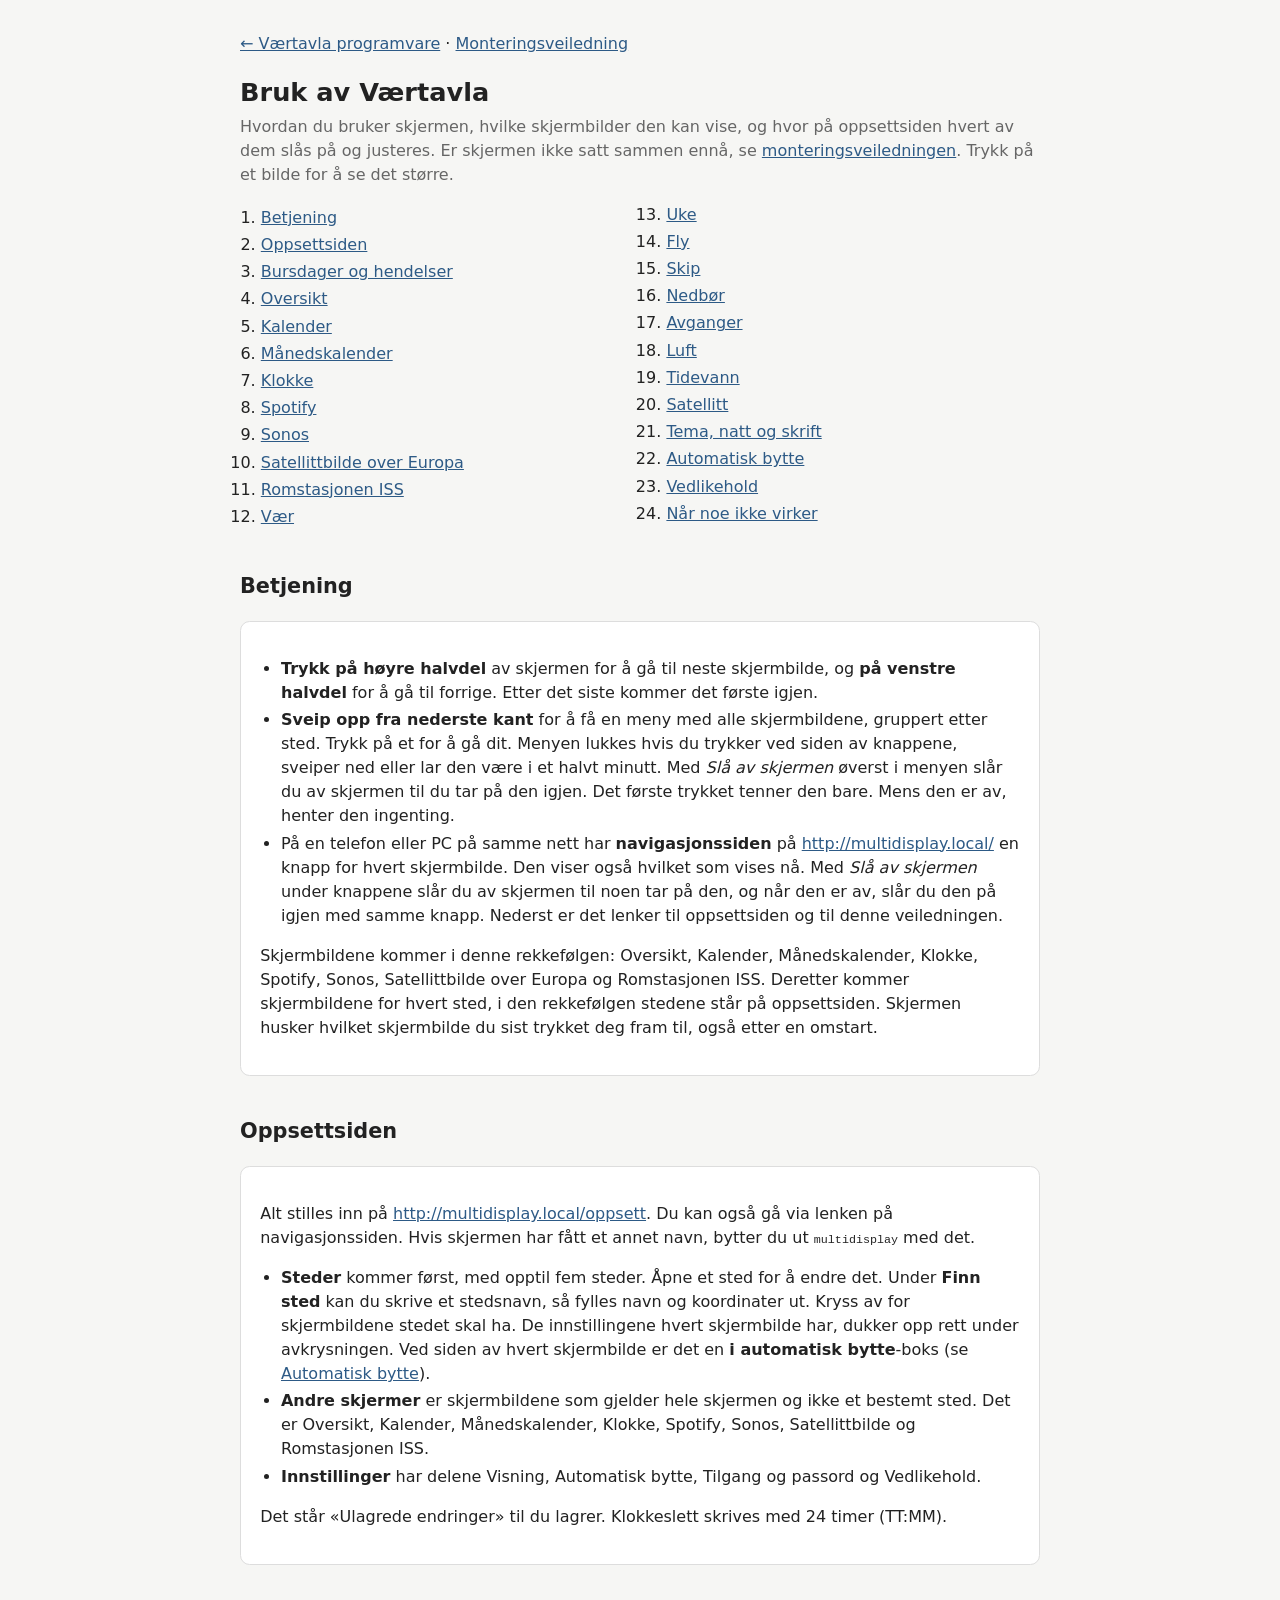
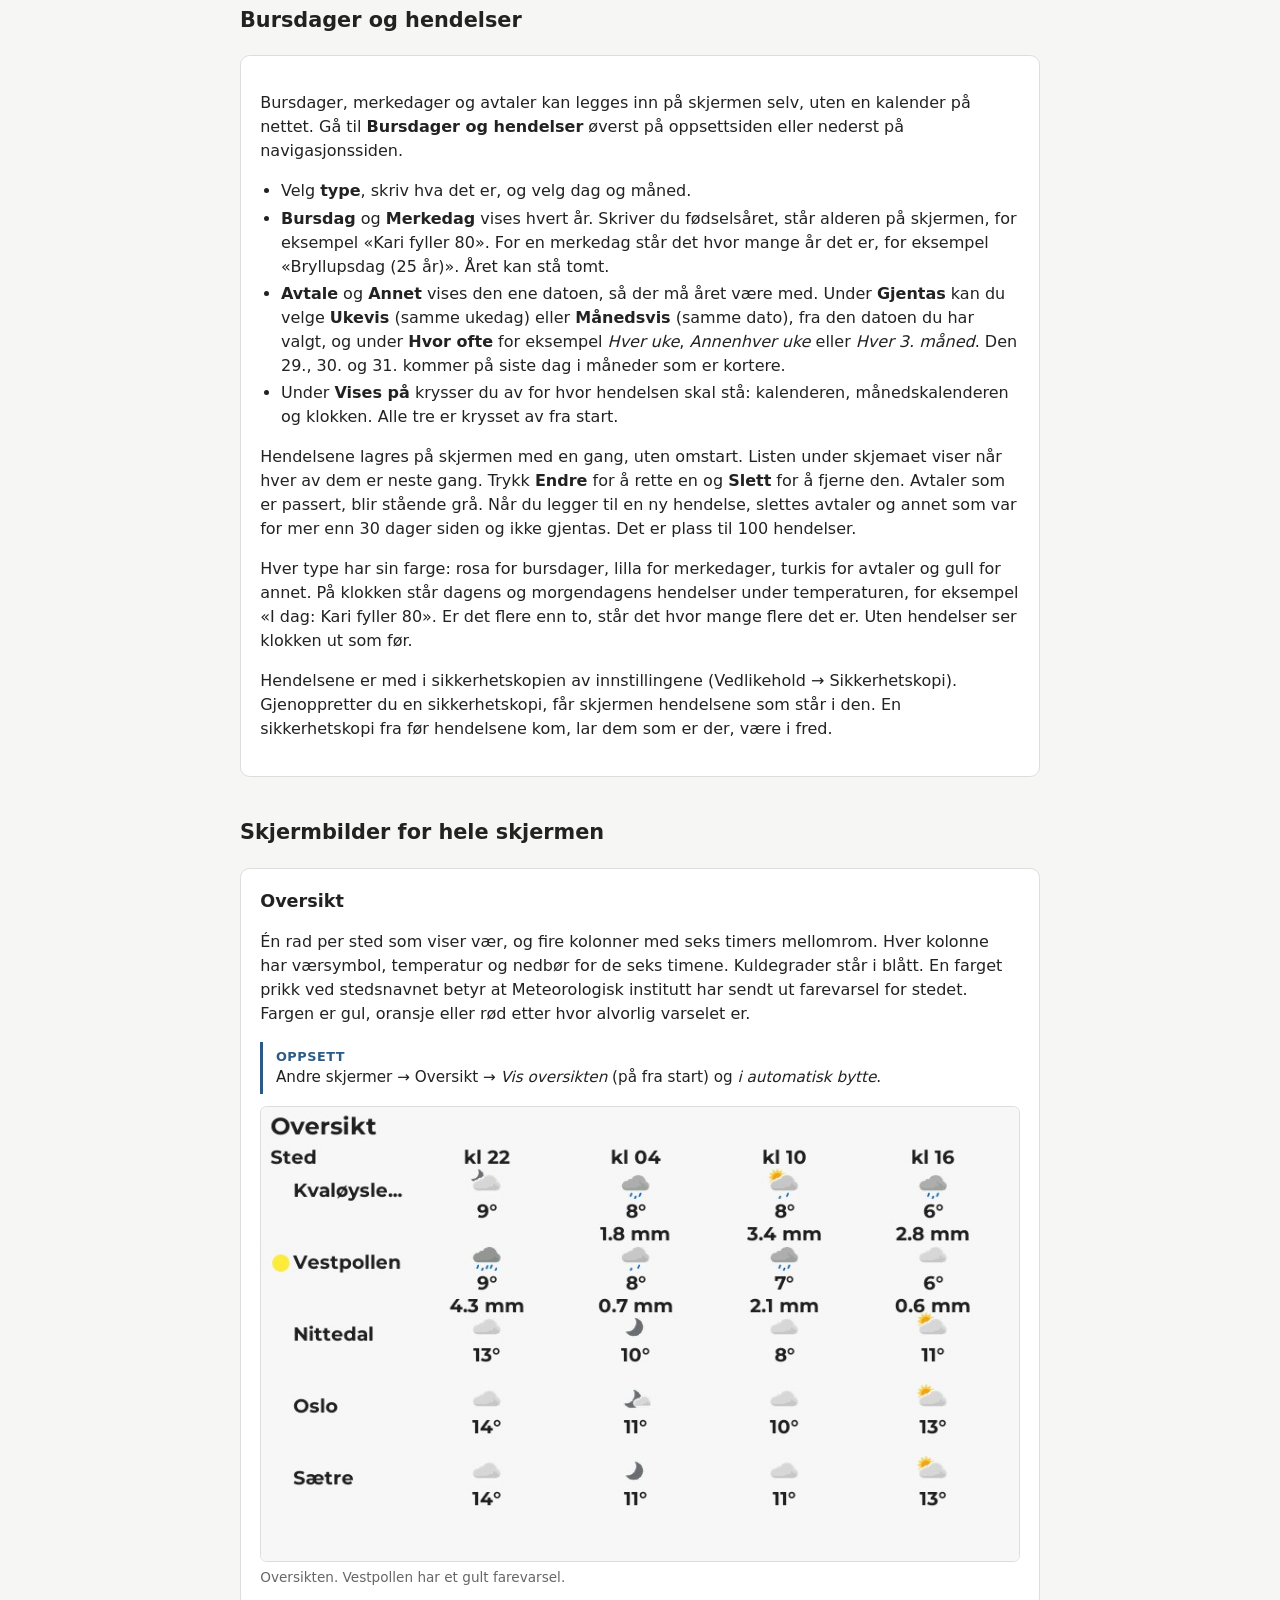
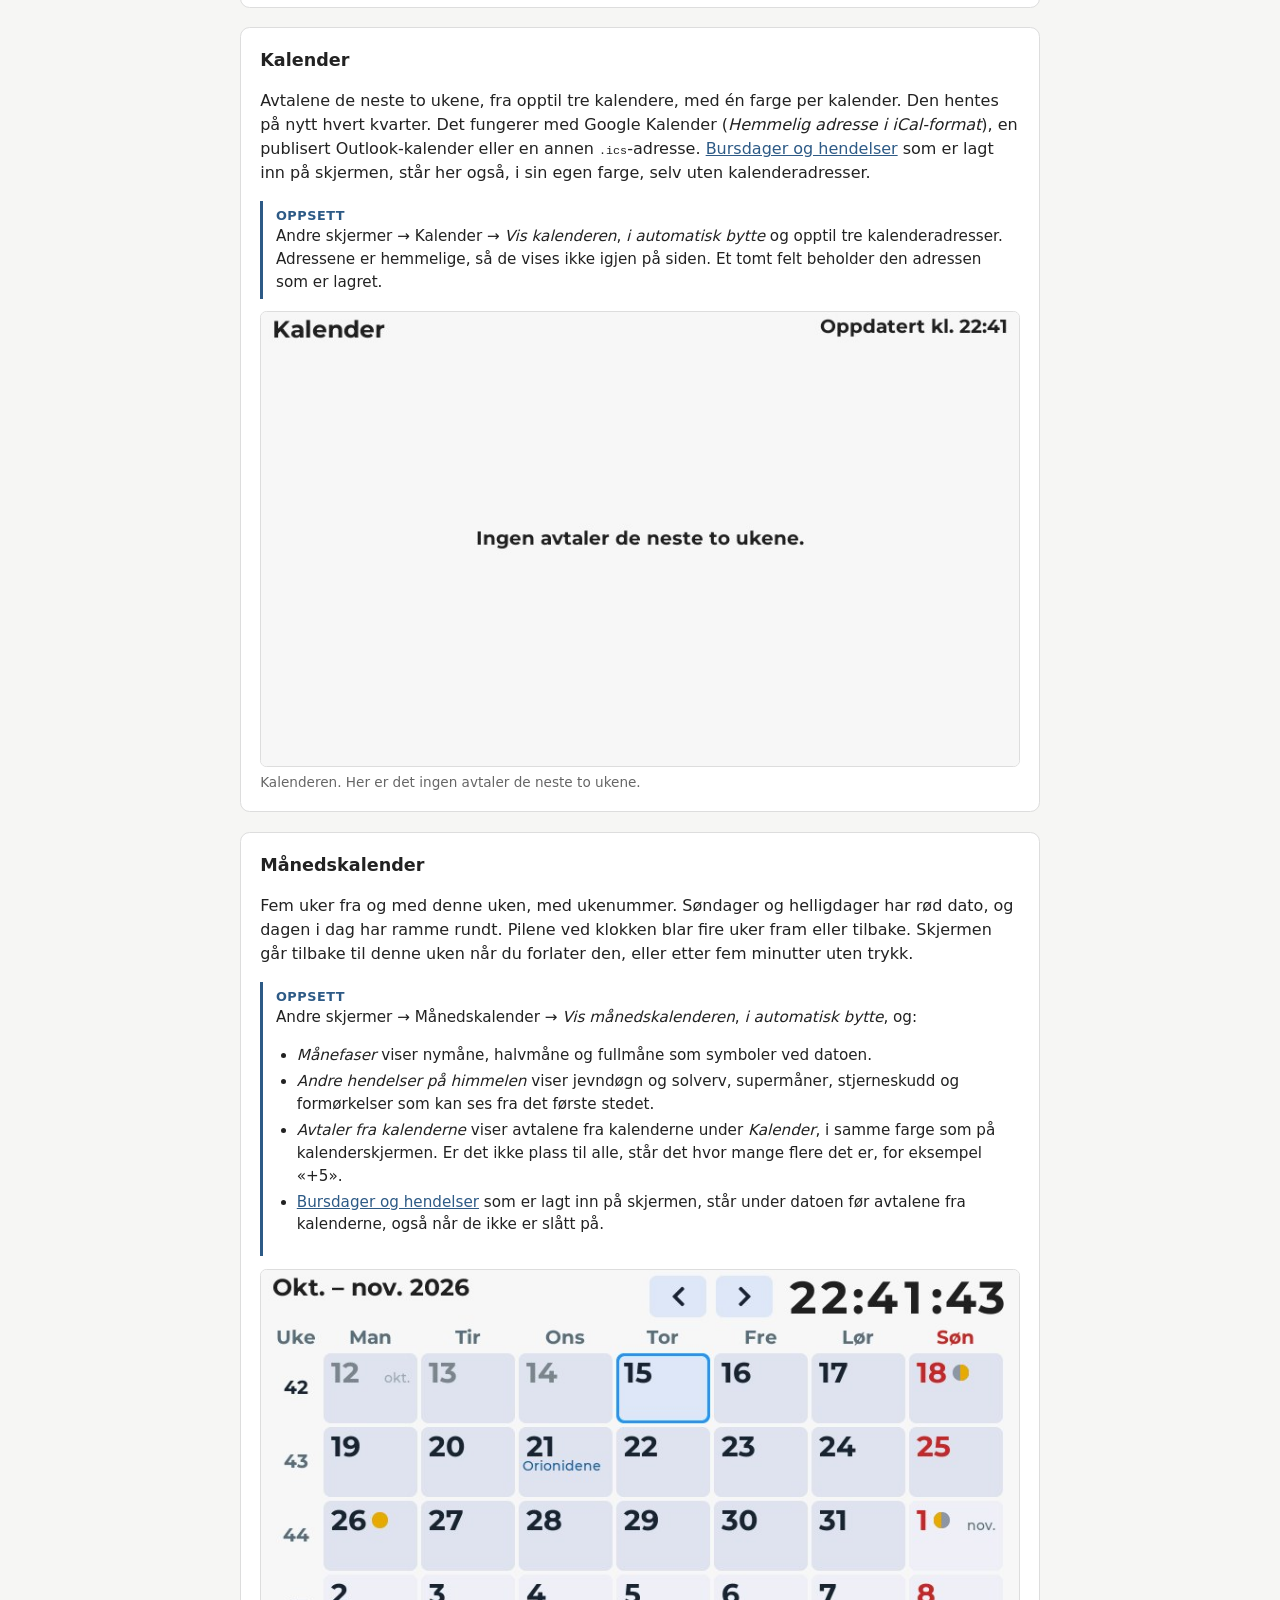
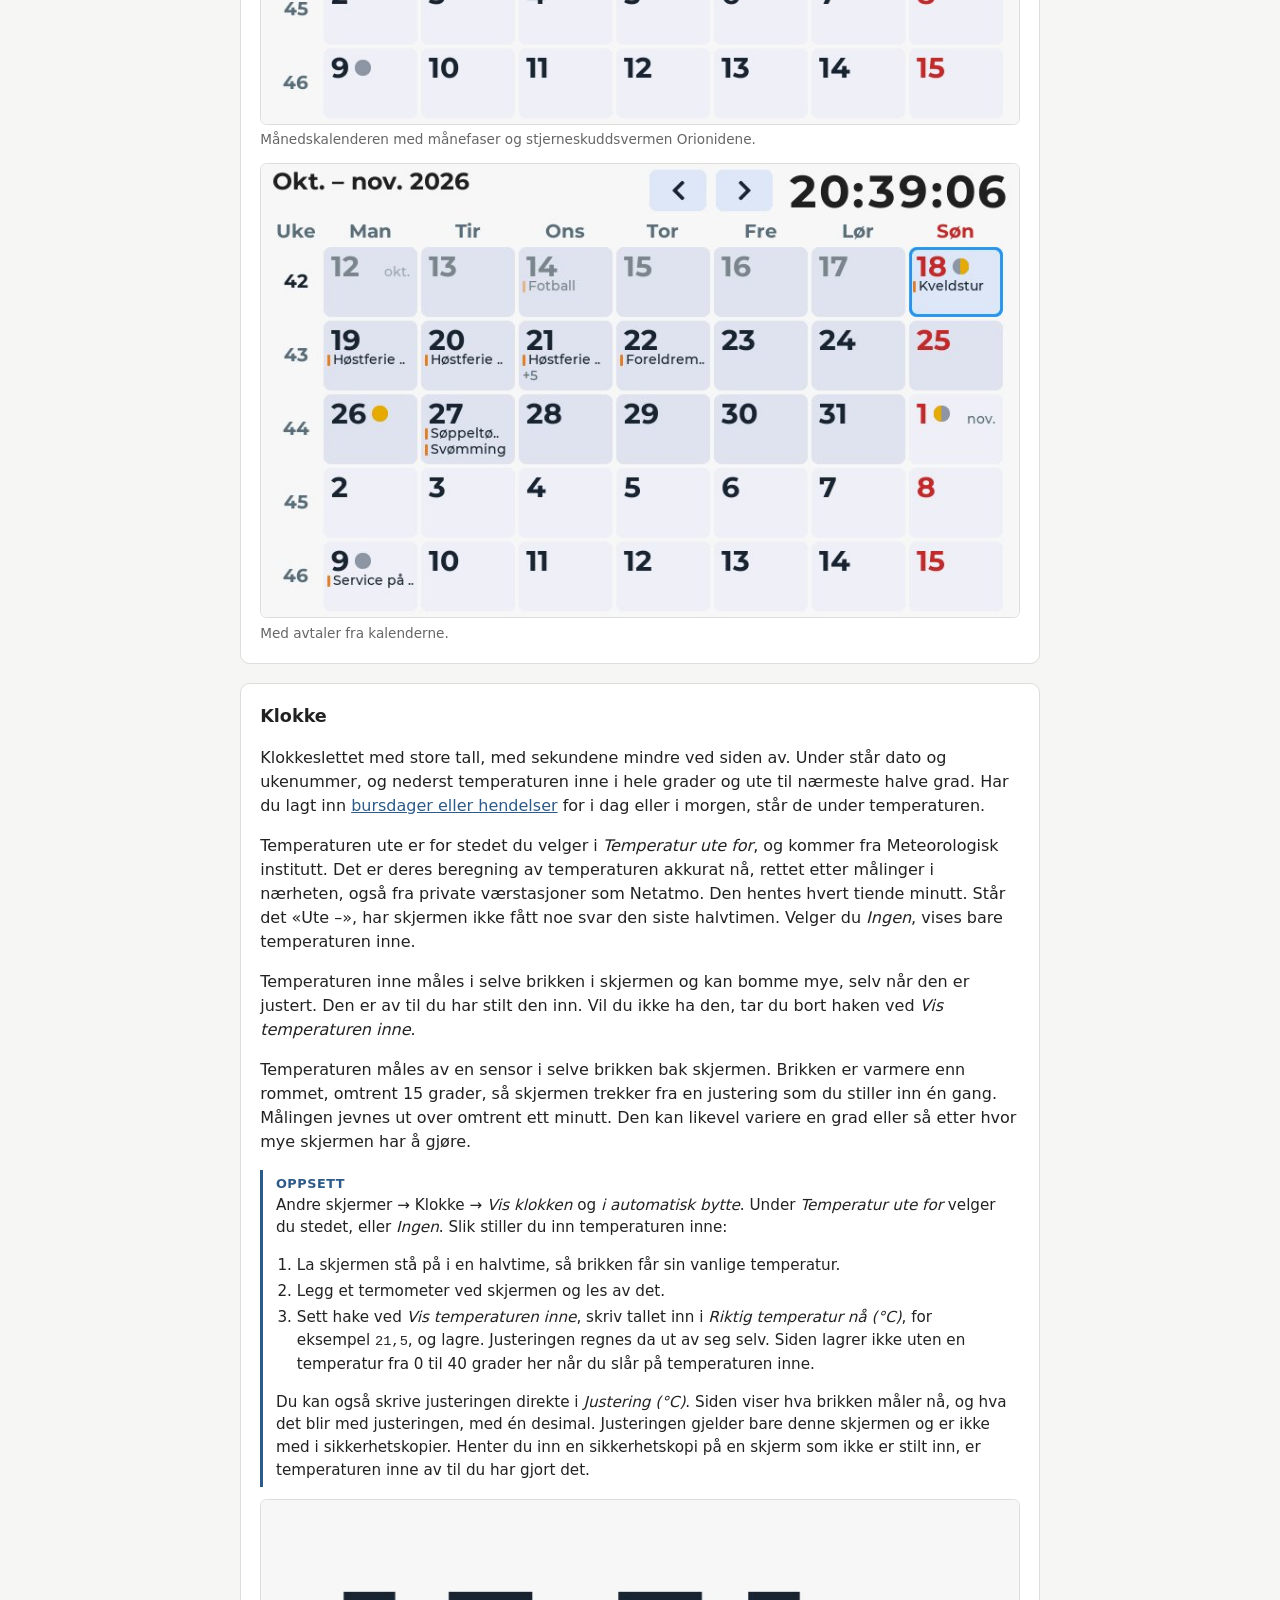
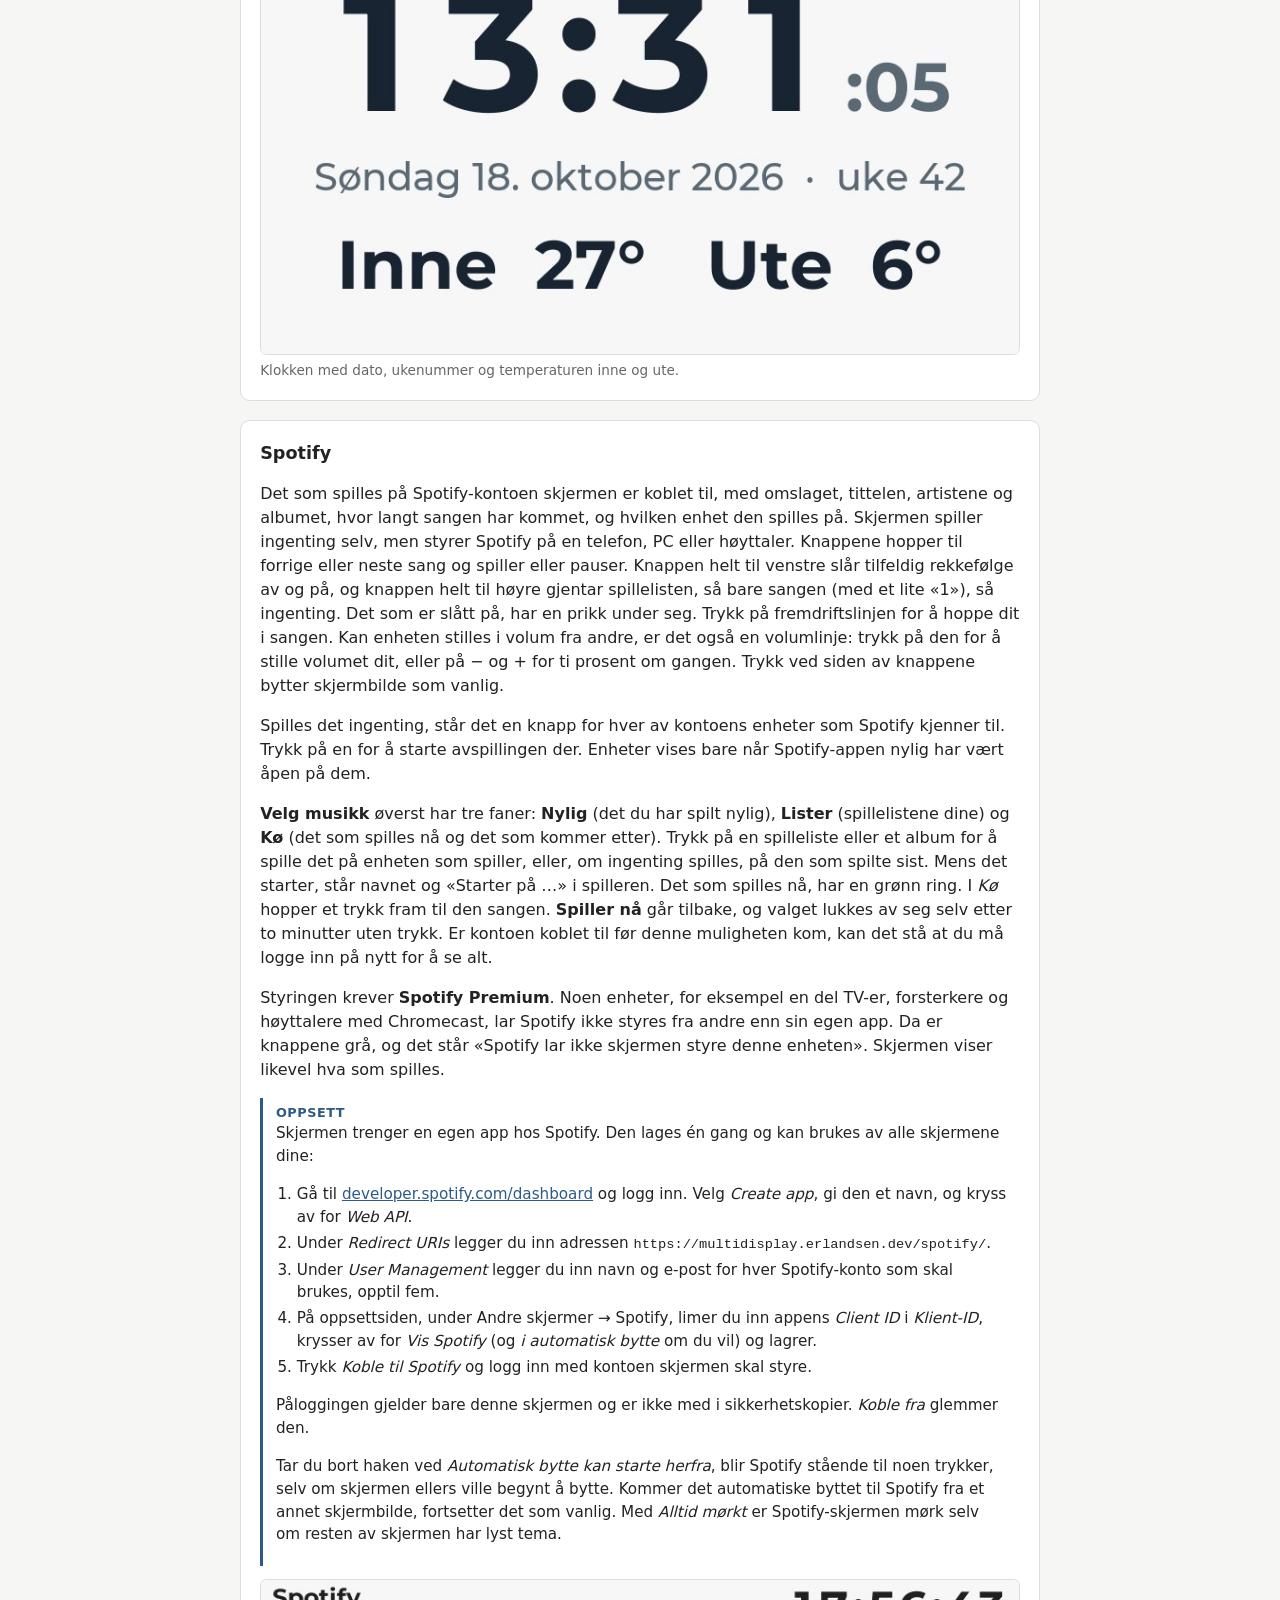
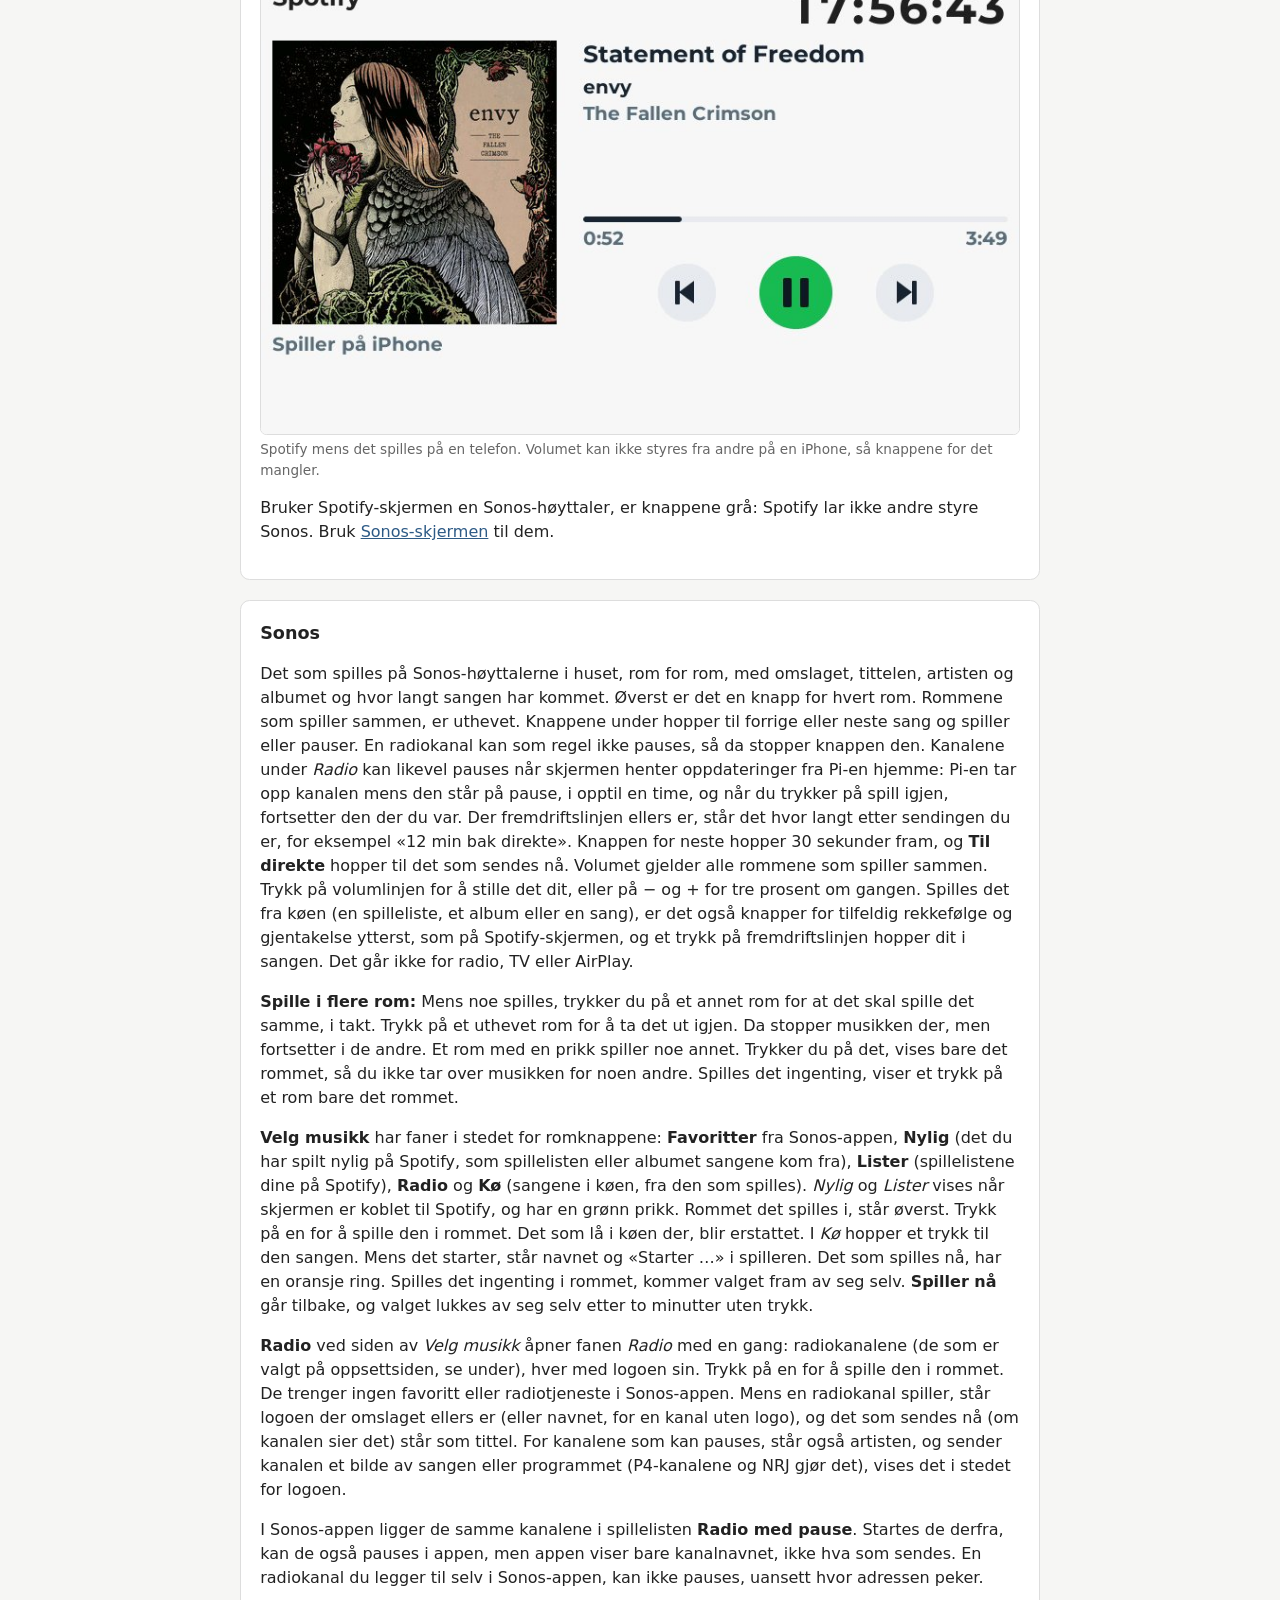
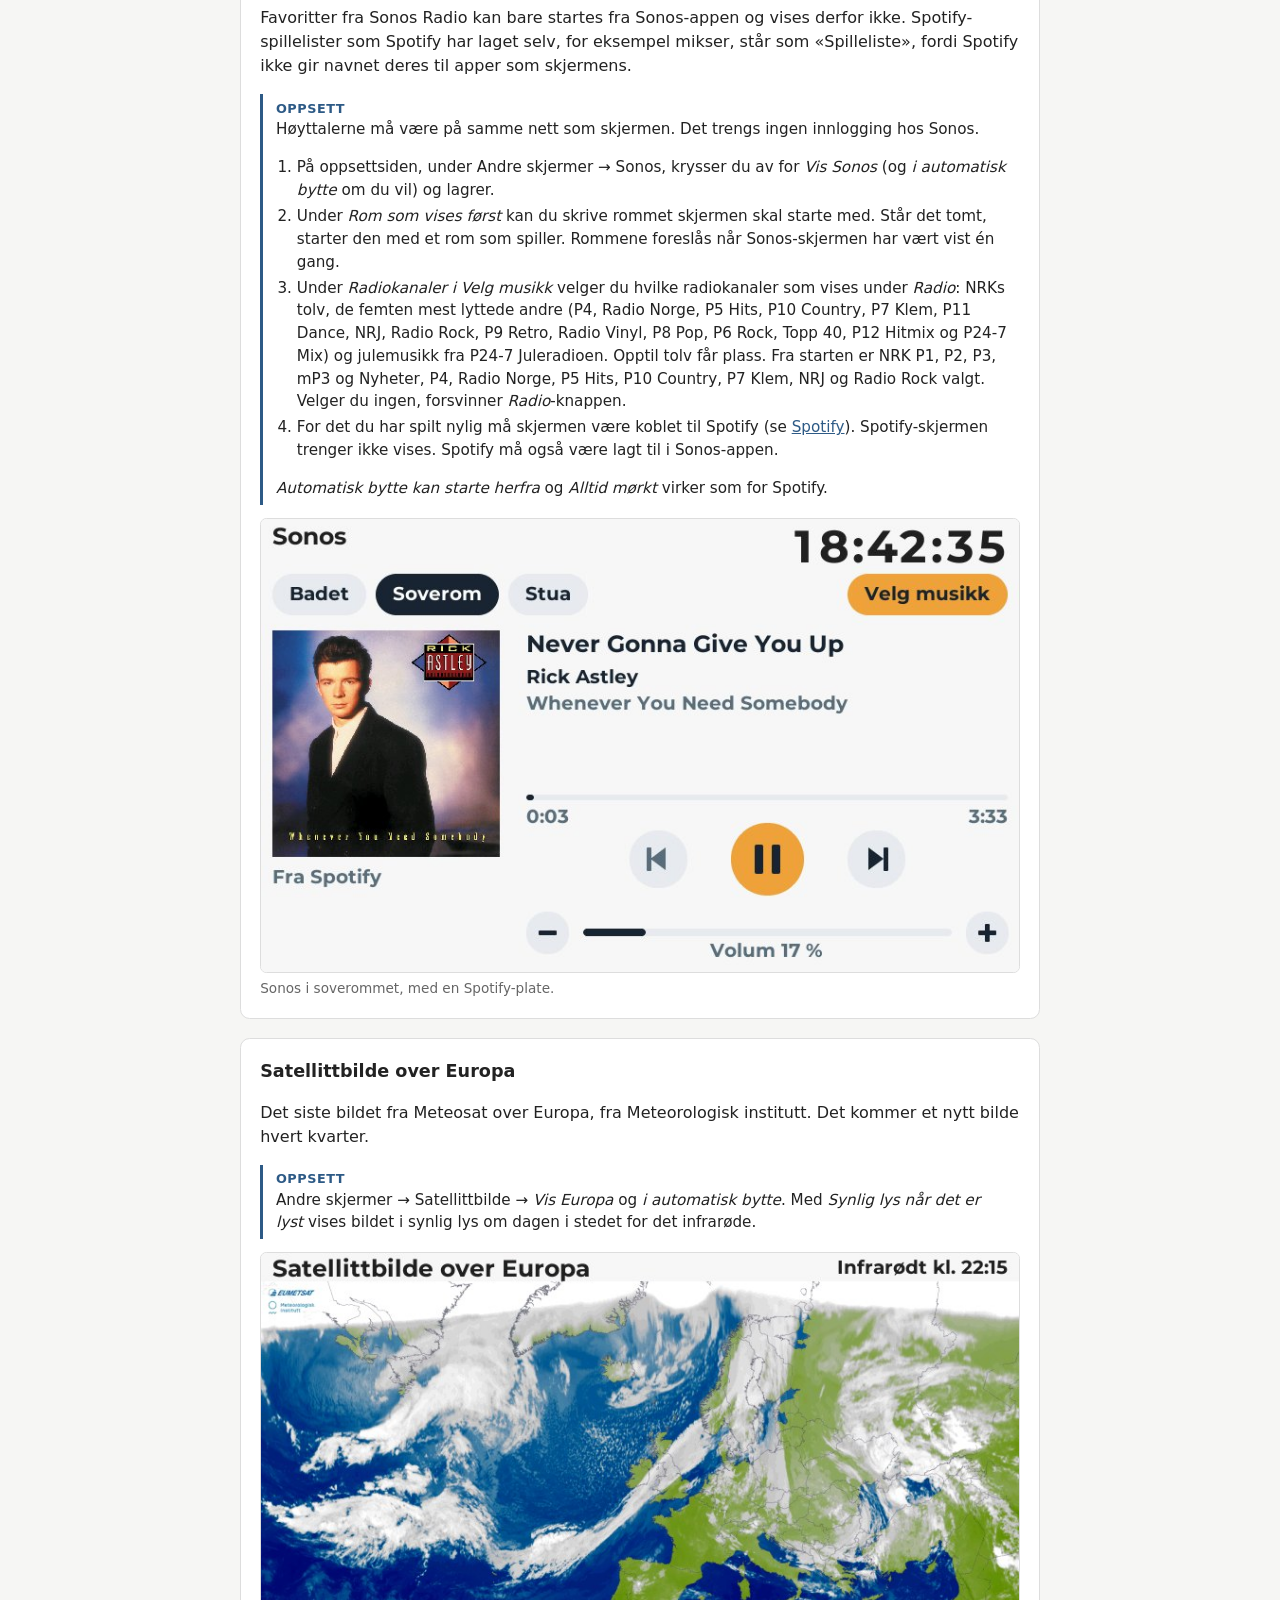
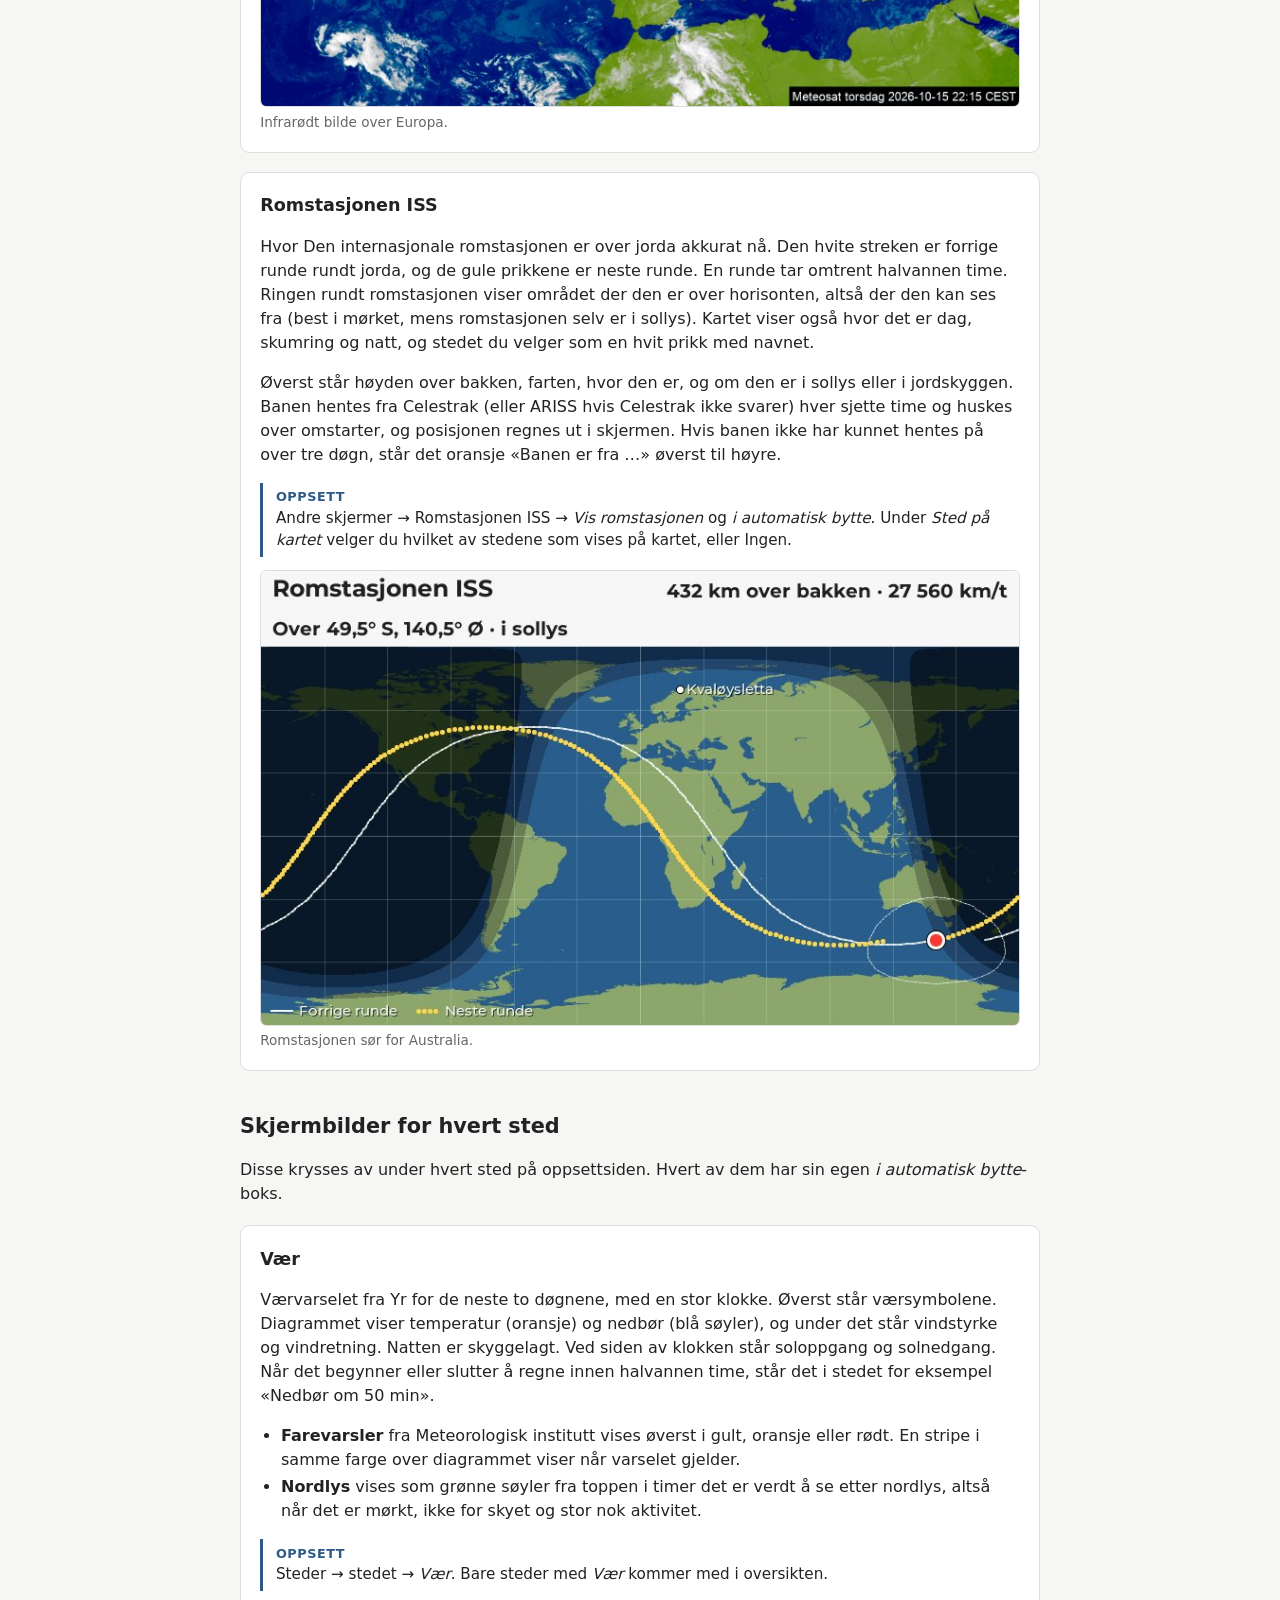
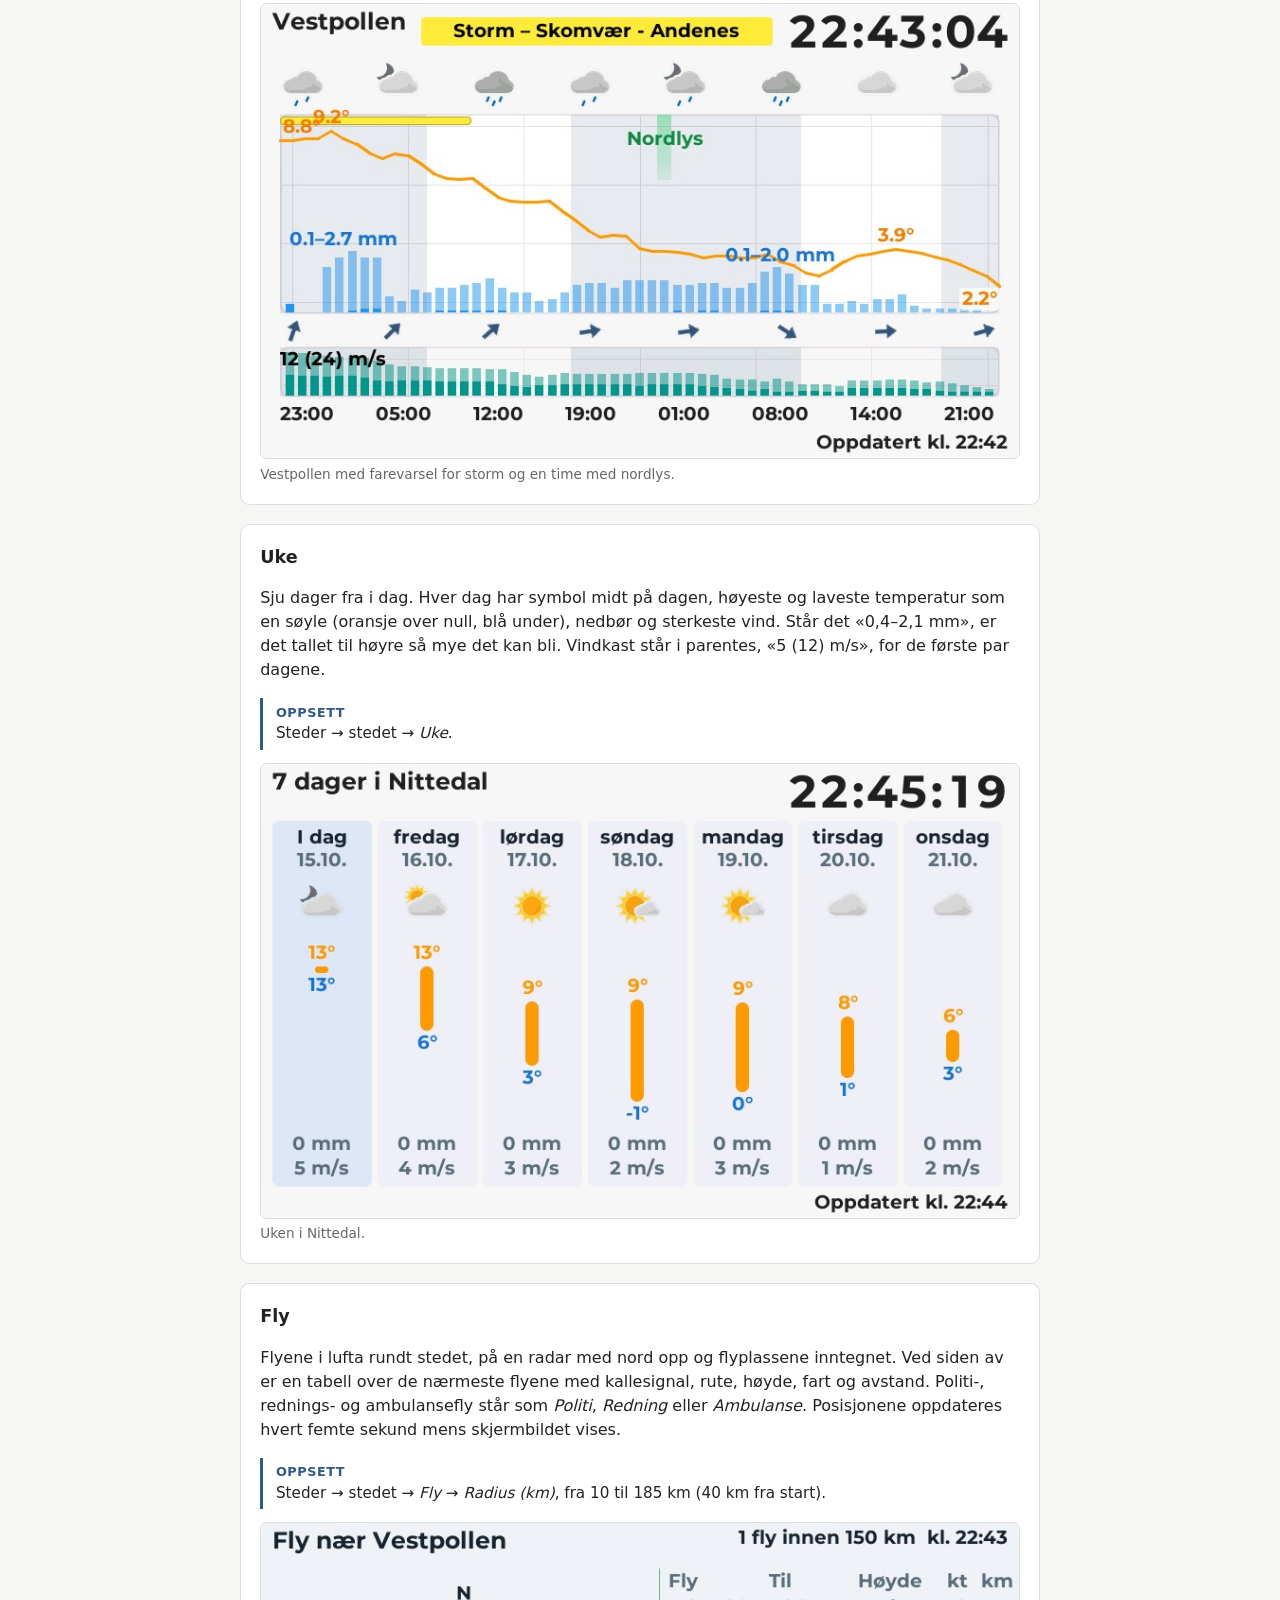
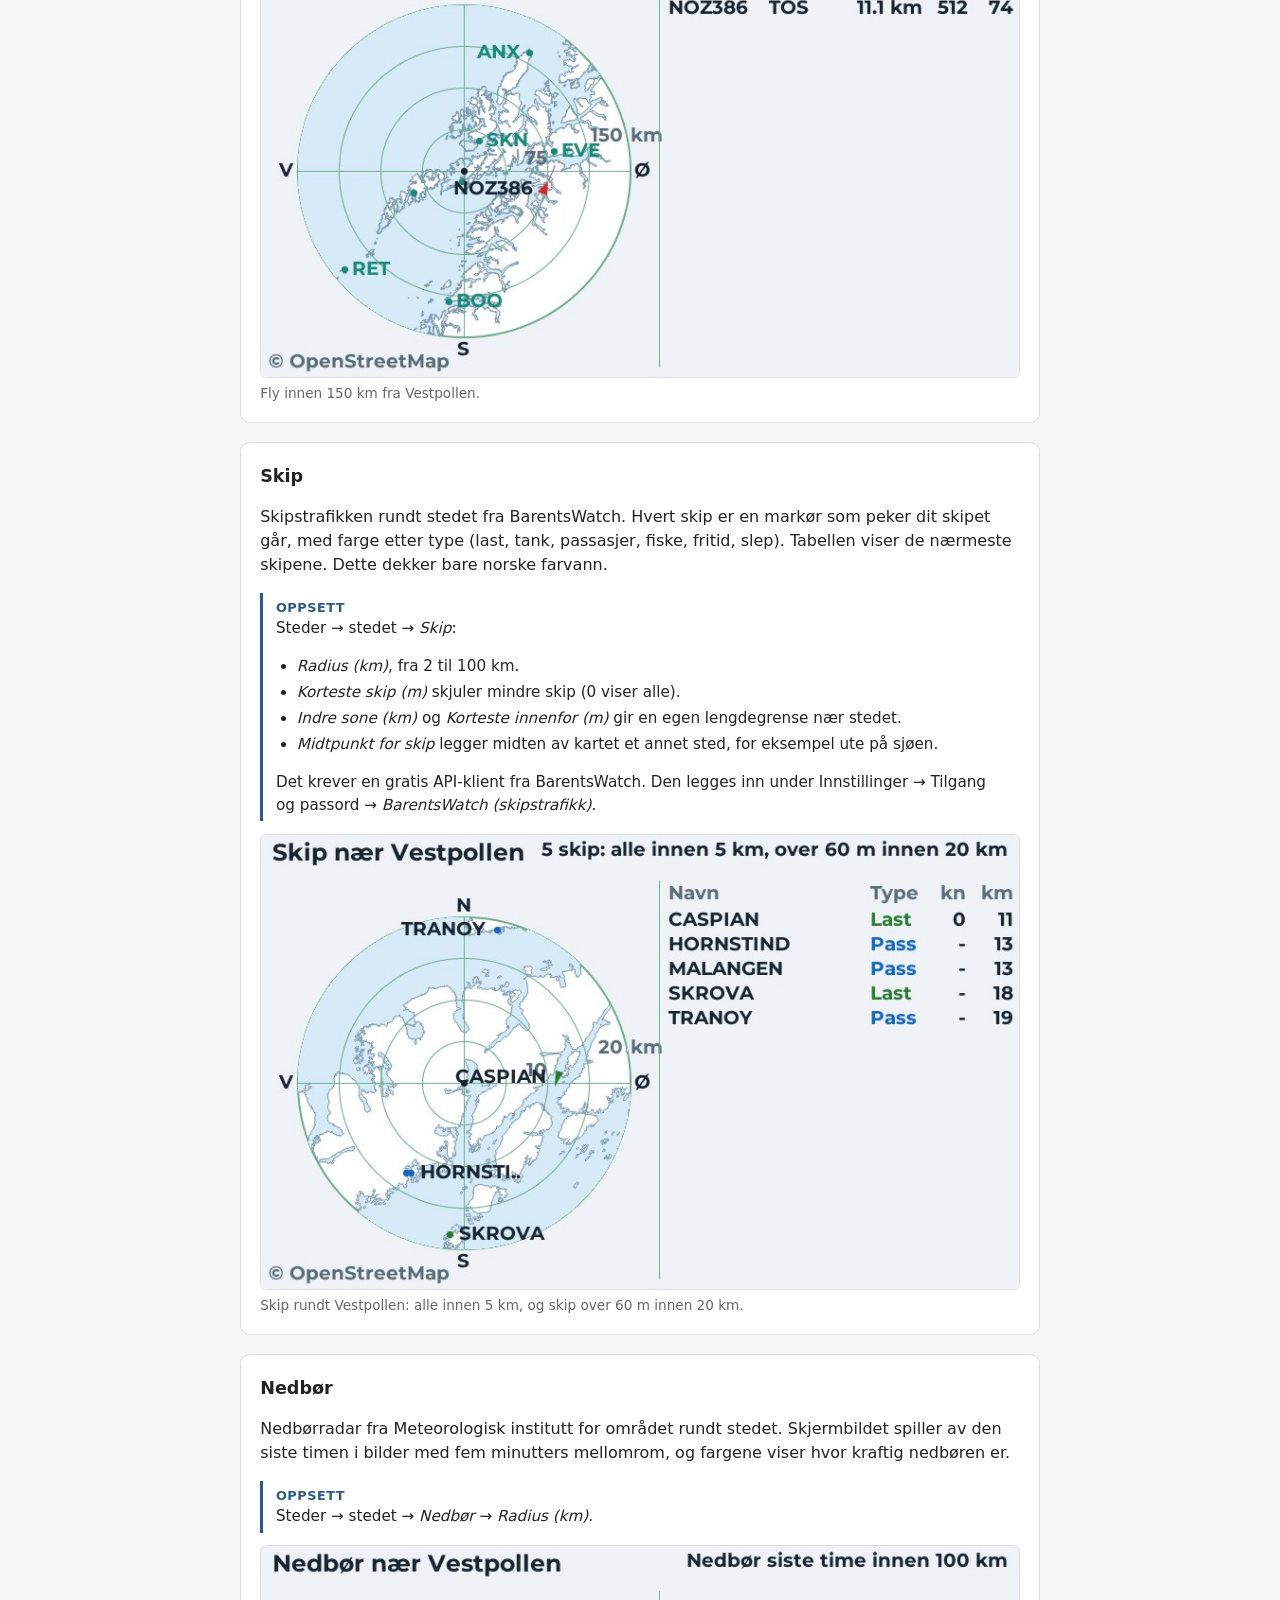
==== commit de028d1d: "Radio on Sonos that can be paused, through the update site's new radio service, which records the st" ====
--- a/server/bruk/index.html
+++ b/server/bruk/index.html
@@ -105,7 +105,7 @@
 
 <section class="card" id="oversikt">
 <h3>Oversikt</h3>
-<p>Én rad per sted som viser vær, og fire kolonner med seks timers mellomrom. Hver kolonne har værsymbol, temperatur og nedbør for de seks timene.
+<p>Én rad per sted som viser vær, og fire kolonner med seks timers mellomrom. Hver kolonne har værsymbol, temperatur og nedbør for de seks timene. Kuldegrader står i blått.
 En farget prikk ved stedsnavnet betyr at Meteorologisk institutt har sendt ut farevarsel for stedet. Fargen er gul, oransje eller rød etter hvor alvorlig varselet er.</p>
 <div class="set"><b>Oppsett</b>Andre skjermer → Oversikt → <i>Vis oversikten</i> (på fra start) og <i>i automatisk bytte</i>.</div>
 <figure><img src="skjermer/oversikt.jpg" alt="Oversikt med været for fem steder" loading="lazy"><figcaption>Oversikten. Vestpollen har et gult farevarsel.</figcaption></figure>
@@ -179,11 +179,12 @@
 <section class="card" id="sonos">
 <h3>Sonos</h3>
 <p>Det som spilles på Sonos-høyttalerne i huset, rom for rom, med omslaget, tittelen, artisten og albumet og hvor langt sangen har kommet. Øverst er det en knapp for hvert rom. Rommene som spiller sammen, er uthevet.
-Knappene under hopper til forrige eller neste sang og spiller eller pauser. En radiokanal kan ikke pauses, så da stopper knappen den. Volumet gjelder alle rommene som spiller sammen. Trykk på volumlinjen for å stille det dit, eller på − og + for tre prosent om gangen.
+Knappene under hopper til forrige eller neste sang og spiller eller pauser. En radiokanal kan som regel ikke pauses, så da stopper knappen den. Kanalene under <i>Radio</i> kan likevel pauses når skjermen henter oppdateringer fra Pi-en hjemme: Pi-en tar opp kanalen mens den står på pause, i opptil en time, og når du trykker på spill igjen, fortsetter den der du var. Der fremdriftslinjen ellers er, står det hvor langt etter sendingen du er, for eksempel «12 min bak direkte». Knappen for neste hopper 30 sekunder fram, og <b>Til direkte</b> hopper til det som sendes nå. Volumet gjelder alle rommene som spiller sammen. Trykk på volumlinjen for å stille det dit, eller på − og + for tre prosent om gangen.
 Spilles det fra køen (en spilleliste, et album eller en sang), er det også knapper for tilfeldig rekkefølge og gjentakelse ytterst, som på Spotify-skjermen, og et trykk på fremdriftslinjen hopper dit i sangen. Det går ikke for radio, TV eller AirPlay.</p>
 <p><b>Spille i flere rom:</b> Mens noe spilles, trykker du på et annet rom for at det skal spille det samme, i takt. Trykk på et uthevet rom for å ta det ut igjen. Da stopper musikken der, men fortsetter i de andre. Et rom med en prikk spiller noe annet. Trykker du på det, vises bare det rommet, så du ikke tar over musikken for noen andre. Spilles det ingenting, viser et trykk på et rom bare det rommet.</p>
 <p><b>Velg musikk</b> har faner i stedet for romknappene: <b>Favoritter</b> fra Sonos-appen, <b>Nylig</b> (det du har spilt nylig på Spotify, som spillelisten eller albumet sangene kom fra), <b>Lister</b> (spillelistene dine på Spotify), <b>Radio</b> og <b>Kø</b> (sangene i køen, fra den som spilles). <i>Nylig</i> og <i>Lister</i> vises når skjermen er koblet til Spotify, og har en grønn prikk. Rommet det spilles i, står øverst. Trykk på en for å spille den i rommet. Det som lå i køen der, blir erstattet. I <i>Kø</i> hopper et trykk til den sangen. Mens det starter, står navnet og «Starter …» i spilleren. Det som spilles nå, har en oransje ring. Spilles det ingenting i rommet, kommer valget fram av seg selv. <b>Spiller nå</b> går tilbake, og valget lukkes av seg selv etter to minutter uten trykk.</p>
-<p><b>Radio</b> ved siden av <i>Velg musikk</i> åpner fanen <i>Radio</i> med en gang: radiokanalene (de som er valgt på oppsettsiden, se under), hver med logoen sin. Trykk på en for å spille den i rommet. De trenger ingen favoritt eller radiotjeneste i Sonos-appen. Mens en radiokanal spiller, står logoen der omslaget ellers er (eller navnet, for en kanal uten logo), og det som sendes nå (om kanalen sier det) står som tittel.</p>
+<p><b>Radio</b> ved siden av <i>Velg musikk</i> åpner fanen <i>Radio</i> med en gang: radiokanalene (de som er valgt på oppsettsiden, se under), hver med logoen sin. Trykk på en for å spille den i rommet. De trenger ingen favoritt eller radiotjeneste i Sonos-appen. Mens en radiokanal spiller, står logoen der omslaget ellers er (eller navnet, for en kanal uten logo), og det som sendes nå (om kanalen sier det) står som tittel. For kanalene som kan pauses, står også artisten, og sender kanalen et bilde av sangen eller programmet (P4-kanalene og NRJ gjør det), vises det i stedet for logoen.</p>
+<p>I Sonos-appen ligger de samme kanalene i spillelisten <b>Radio med pause</b>. Startes de derfra, kan de også pauses i appen, men appen viser bare kanalnavnet, ikke hva som sendes. En radiokanal du legger til selv i Sonos-appen, kan ikke pauses, uansett hvor adressen peker.</p>
 <p>Favoritter fra Sonos Radio kan bare startes fra Sonos-appen og vises derfor ikke. Spotify-spillelister som Spotify har laget selv, for eksempel mikser, står som «Spilleliste», fordi Spotify ikke gir navnet deres til apper som skjermens.</p>
 <div class="set"><b>Oppsett</b>Høyttalerne må være på samme nett som skjermen. Det trengs ingen innlogging hos Sonos.
 <ol>
@@ -267,7 +268,8 @@
 <section class="card" id="avganger">
 <h3>Avganger</h3>
 <p>Sanntidsavganger fra Entur for buss, trikk, T-bane, tog og båt, med de to neste avgangene per linje og retning. Tavla oppdateres hvert halve minutt.
-Avganger uten sanntid vises svakere, og innstilte avganger merkes <i>Innstilt</i>. For tog står sporet.</p>
+Avganger uten sanntid vises svakere, og innstilte avganger merkes <i>Innstilt</i>. For tog står sporet.
+Går det buss for toget, står bussen på togets linje med tiden i oransje, og under linjen står «Buss for tog».</p>
 <div class="set"><b>Oppsett</b>Steder → stedet → <i>Avganger</i>. Søk opp holdeplassen i velgeren under, kryss av for linjer (ingen avkrysning gir alle linjer) og eventuelt retning.
 Du kan velge opptil fire holdeplasser. Velgeren trenger internett, så den virker ikke mens telefonen er koblet til skjermens eget oppsettnett.</div>
 <figure><img src="skjermer/avganger.jpg" alt="Avgangstavle for Nittedal med busser og tog" loading="lazy"><figcaption>Avganger i Nittedal, med busser fra én holdeplass og tog fra stasjonen.</figcaption></figure>
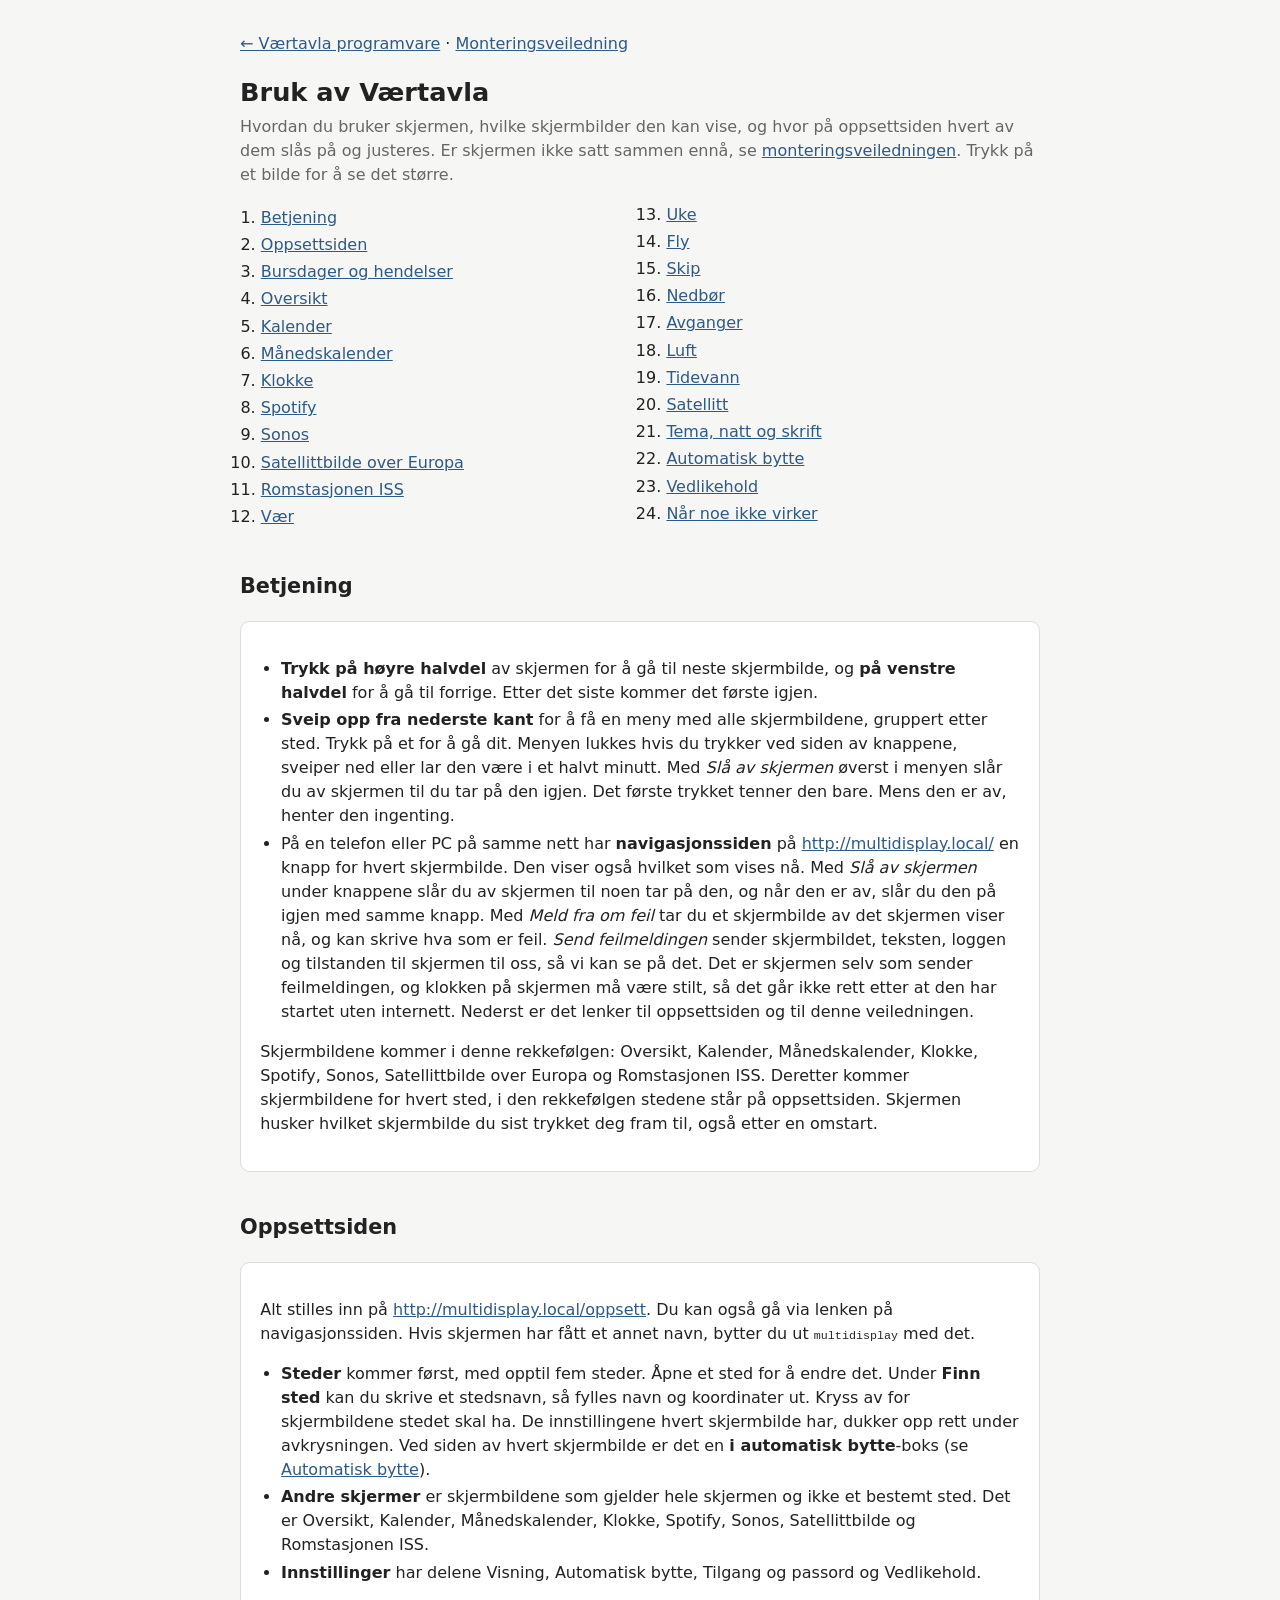
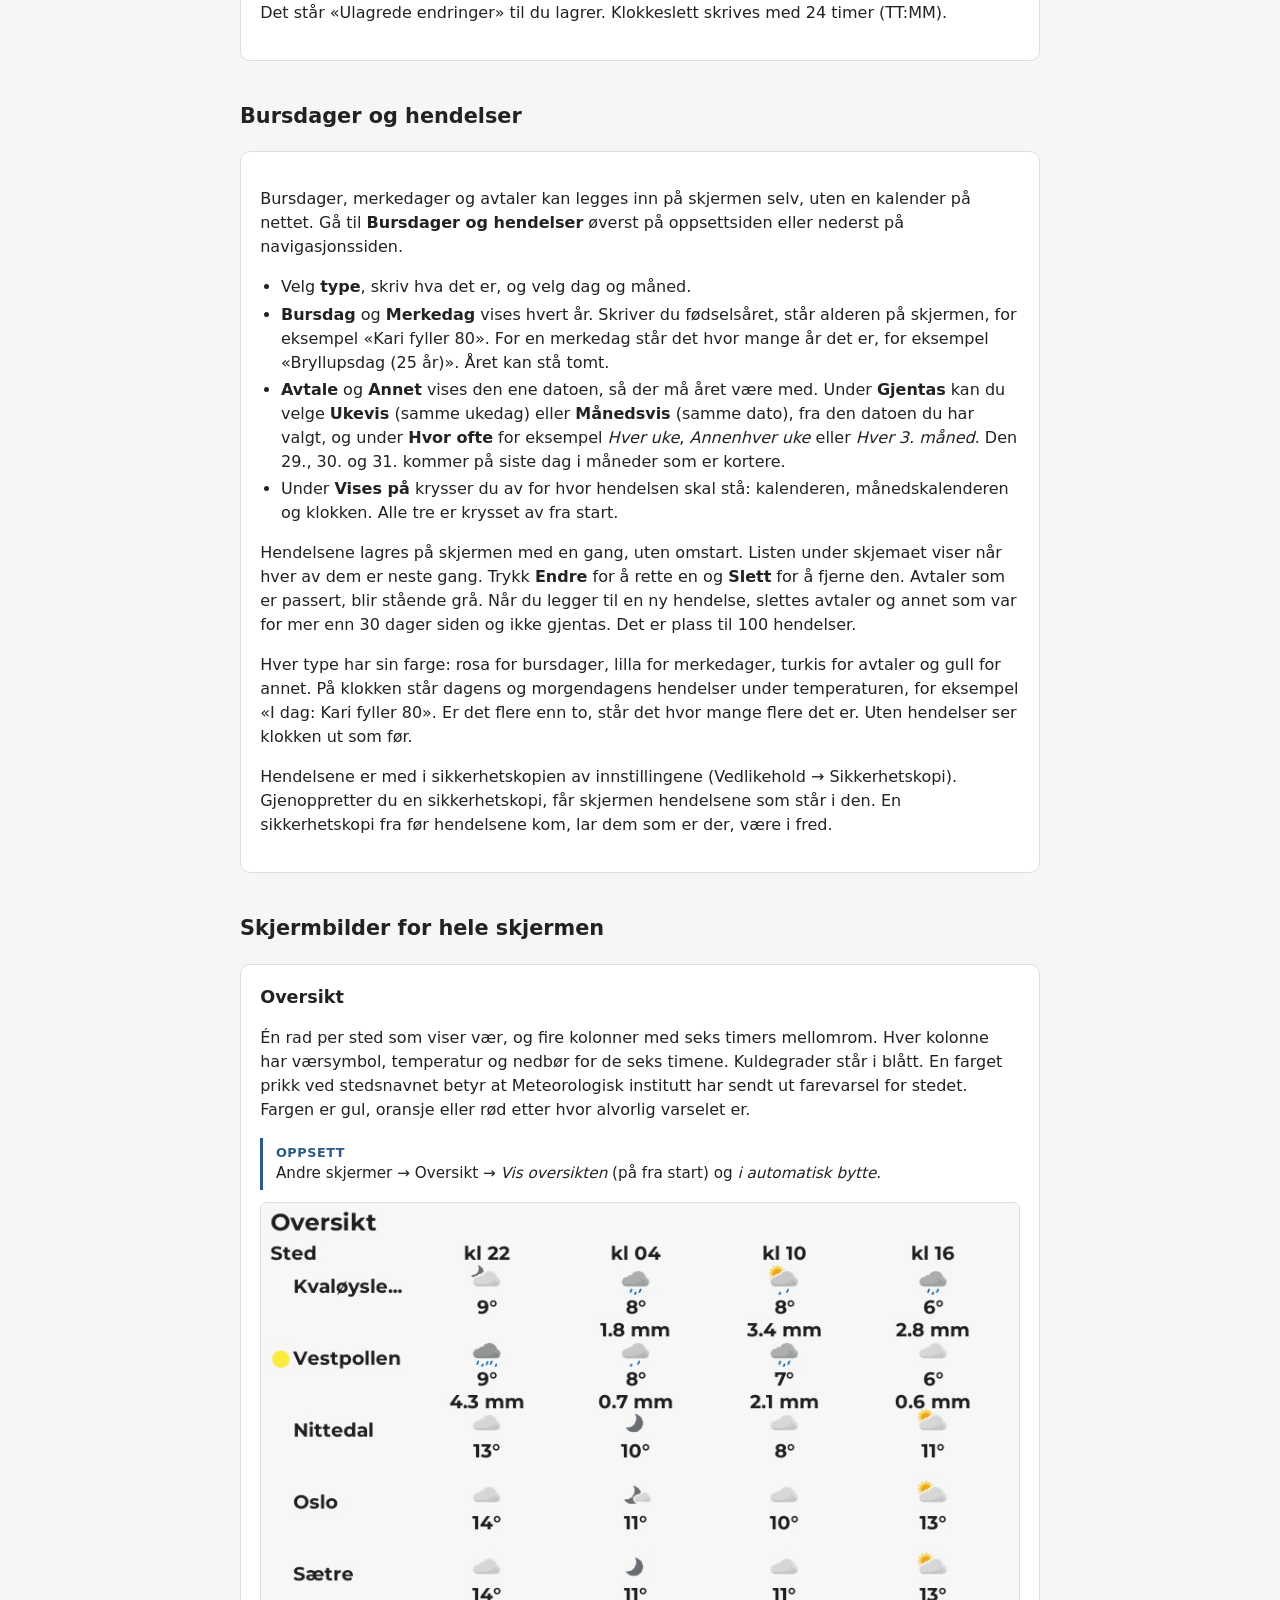
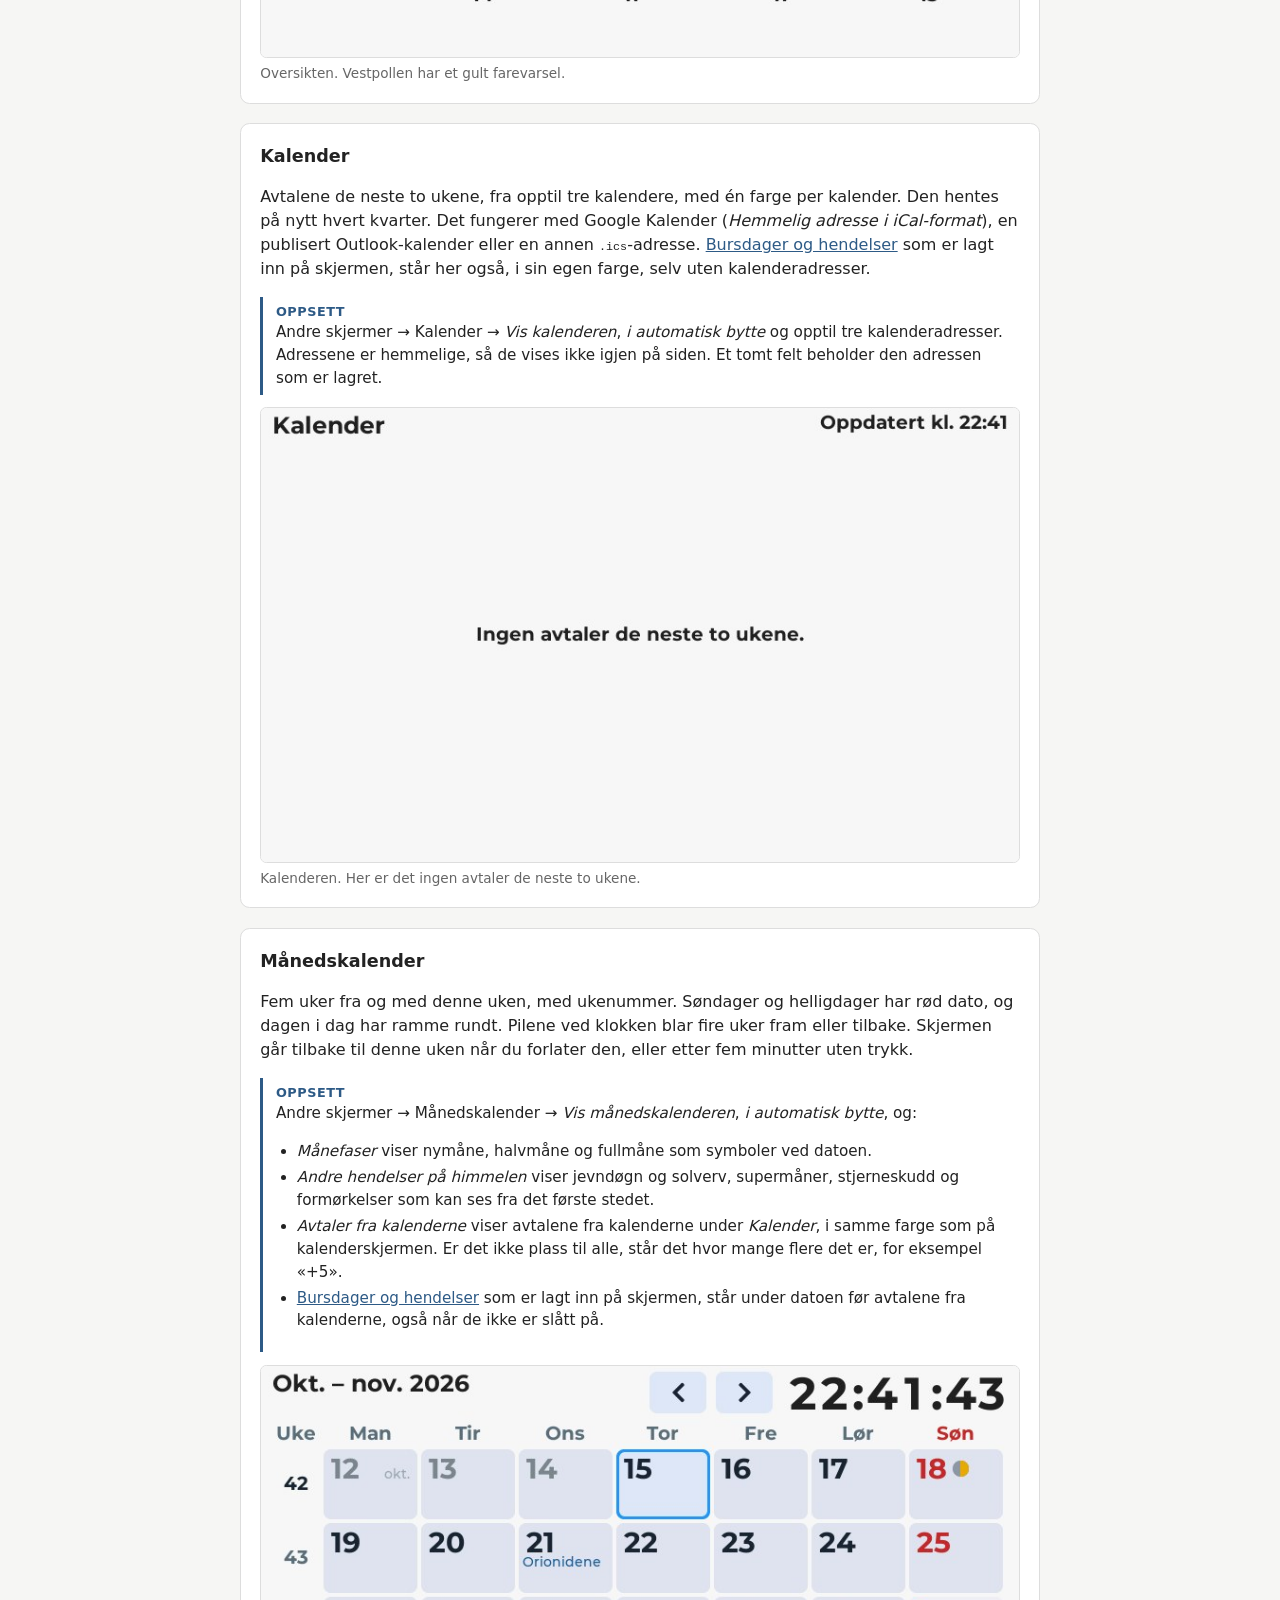
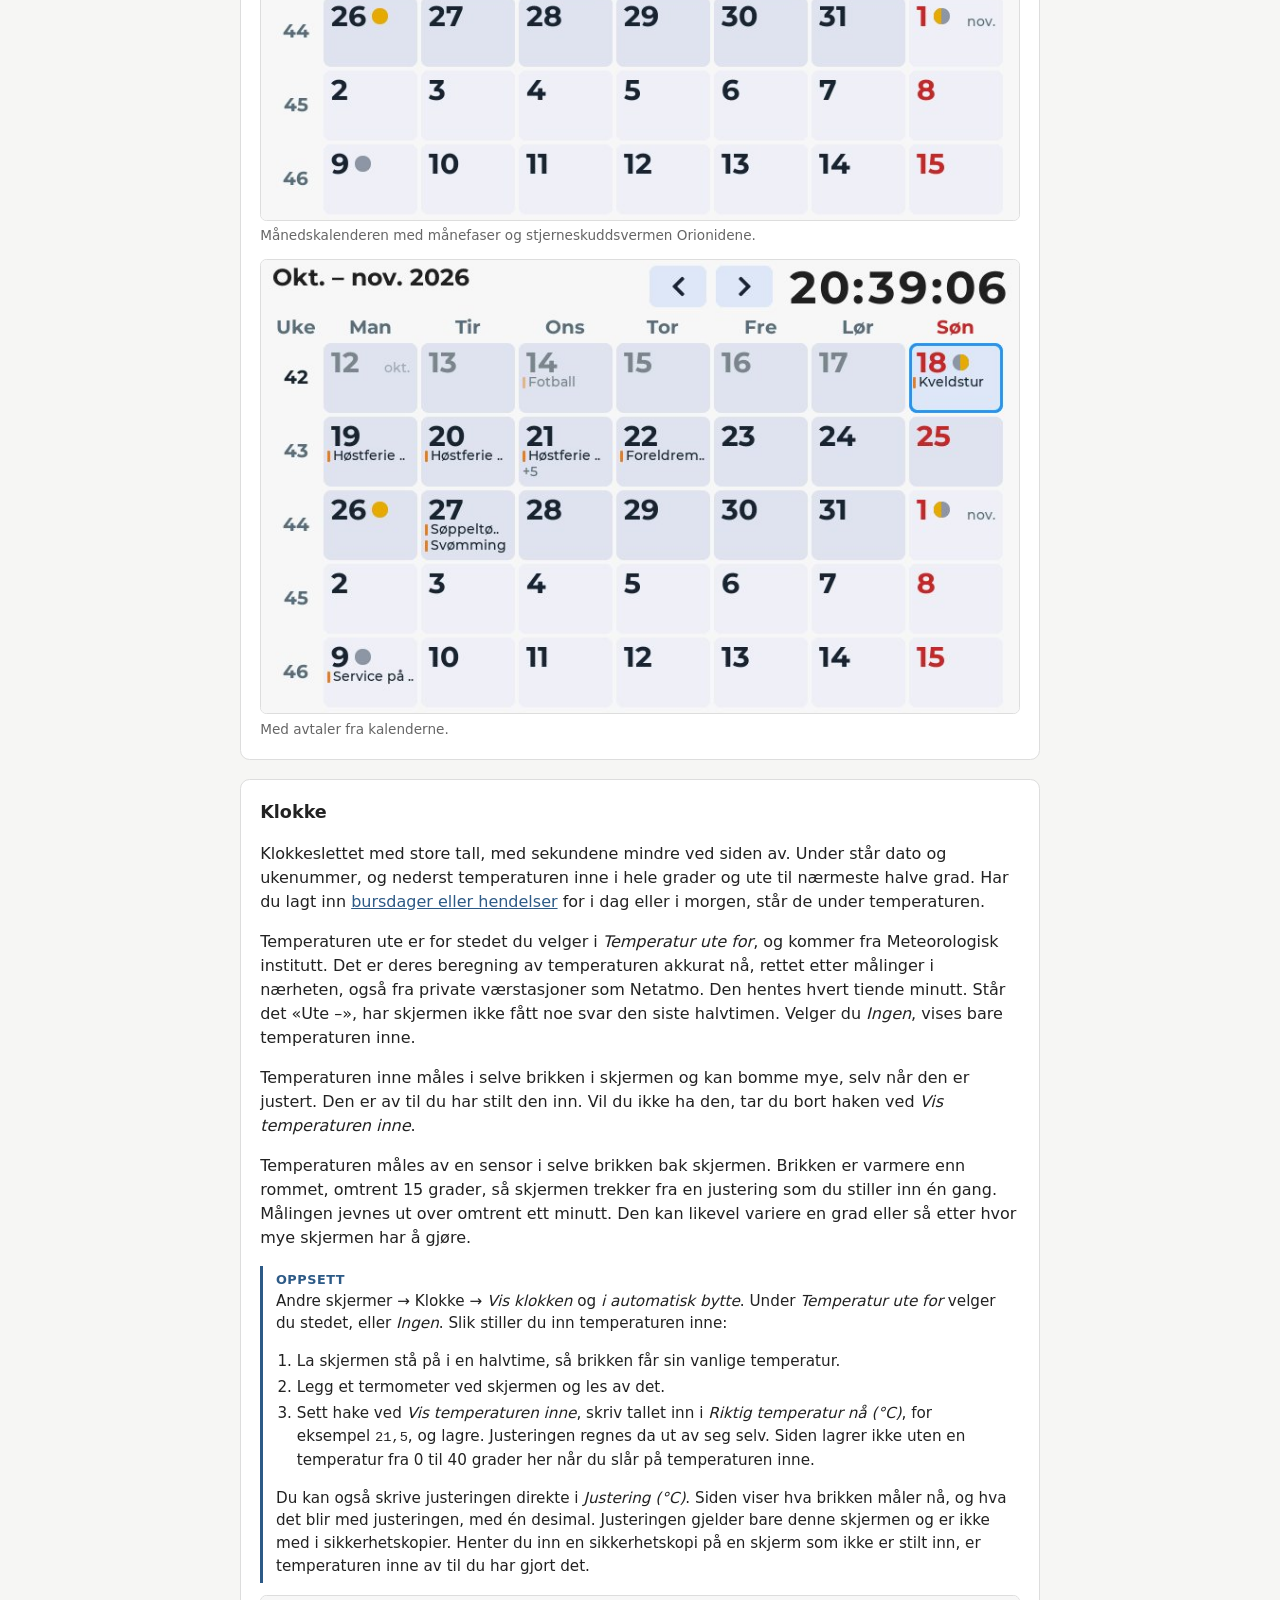
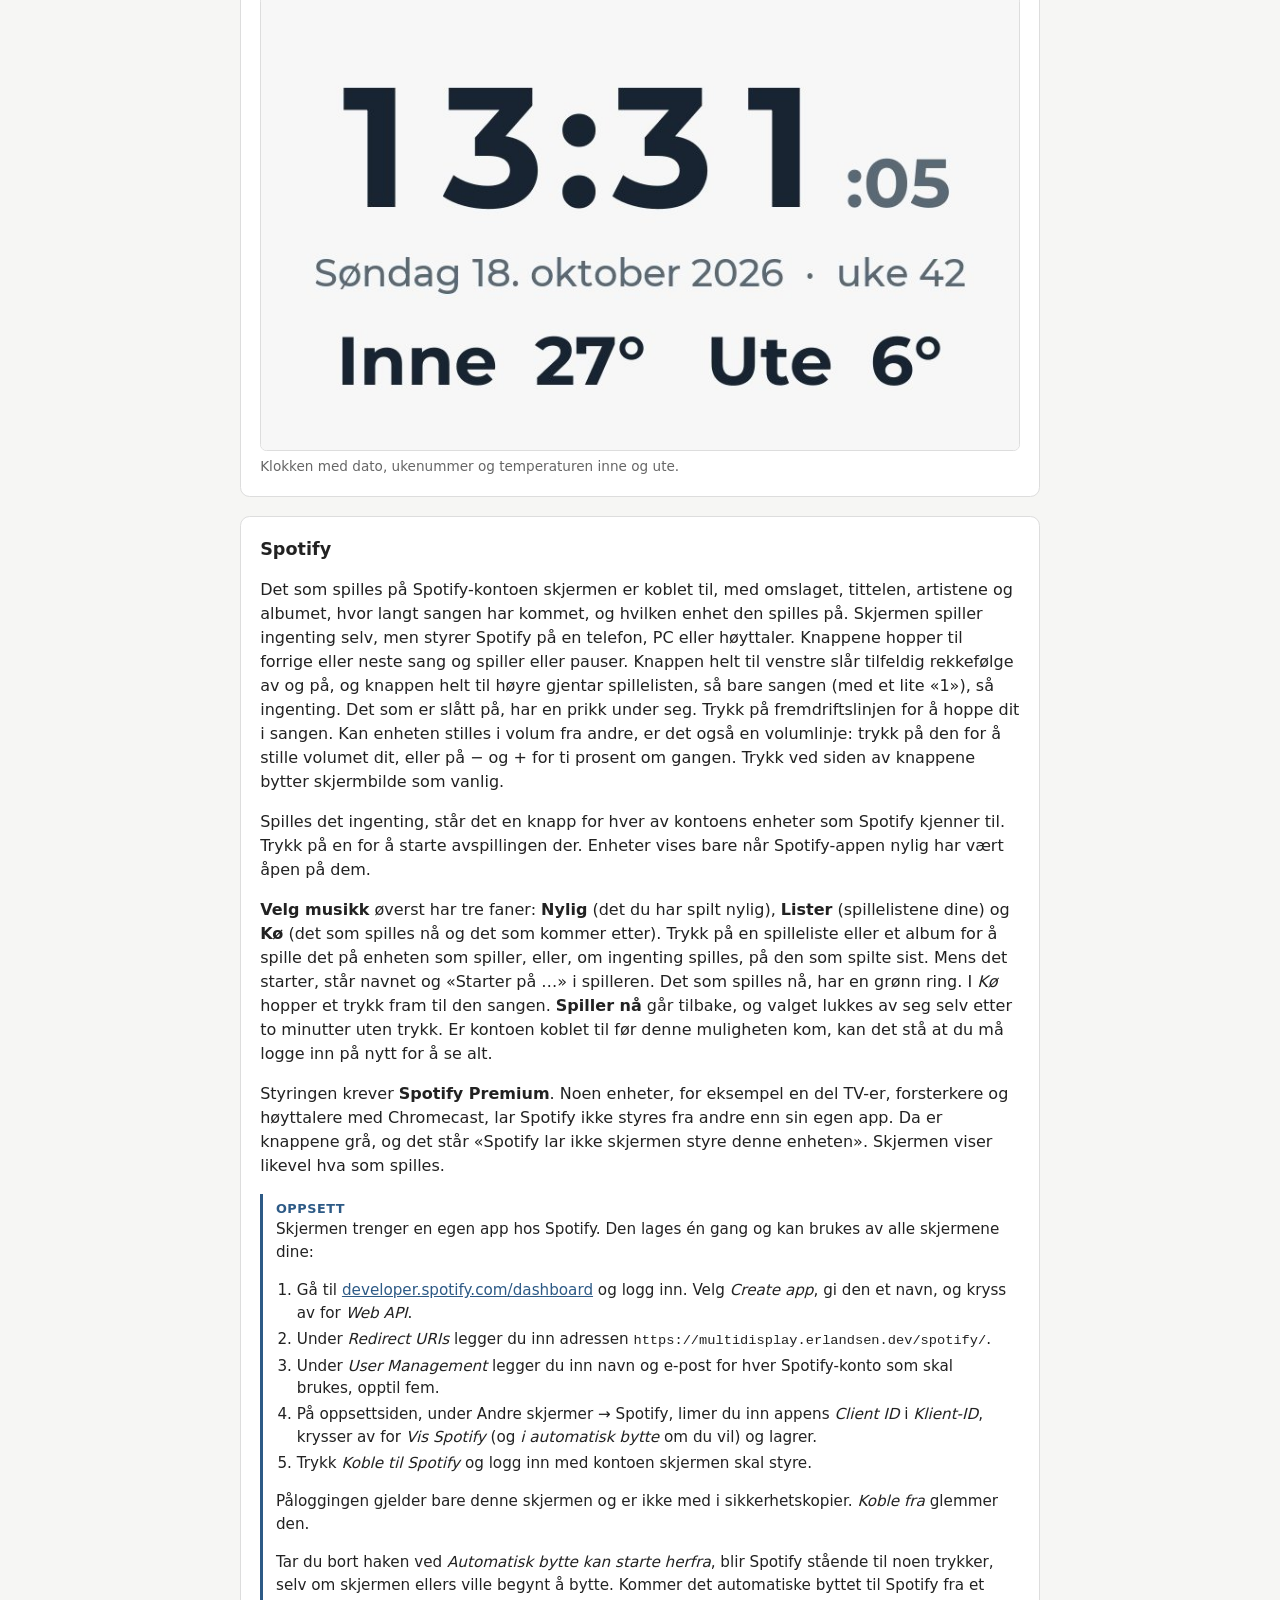
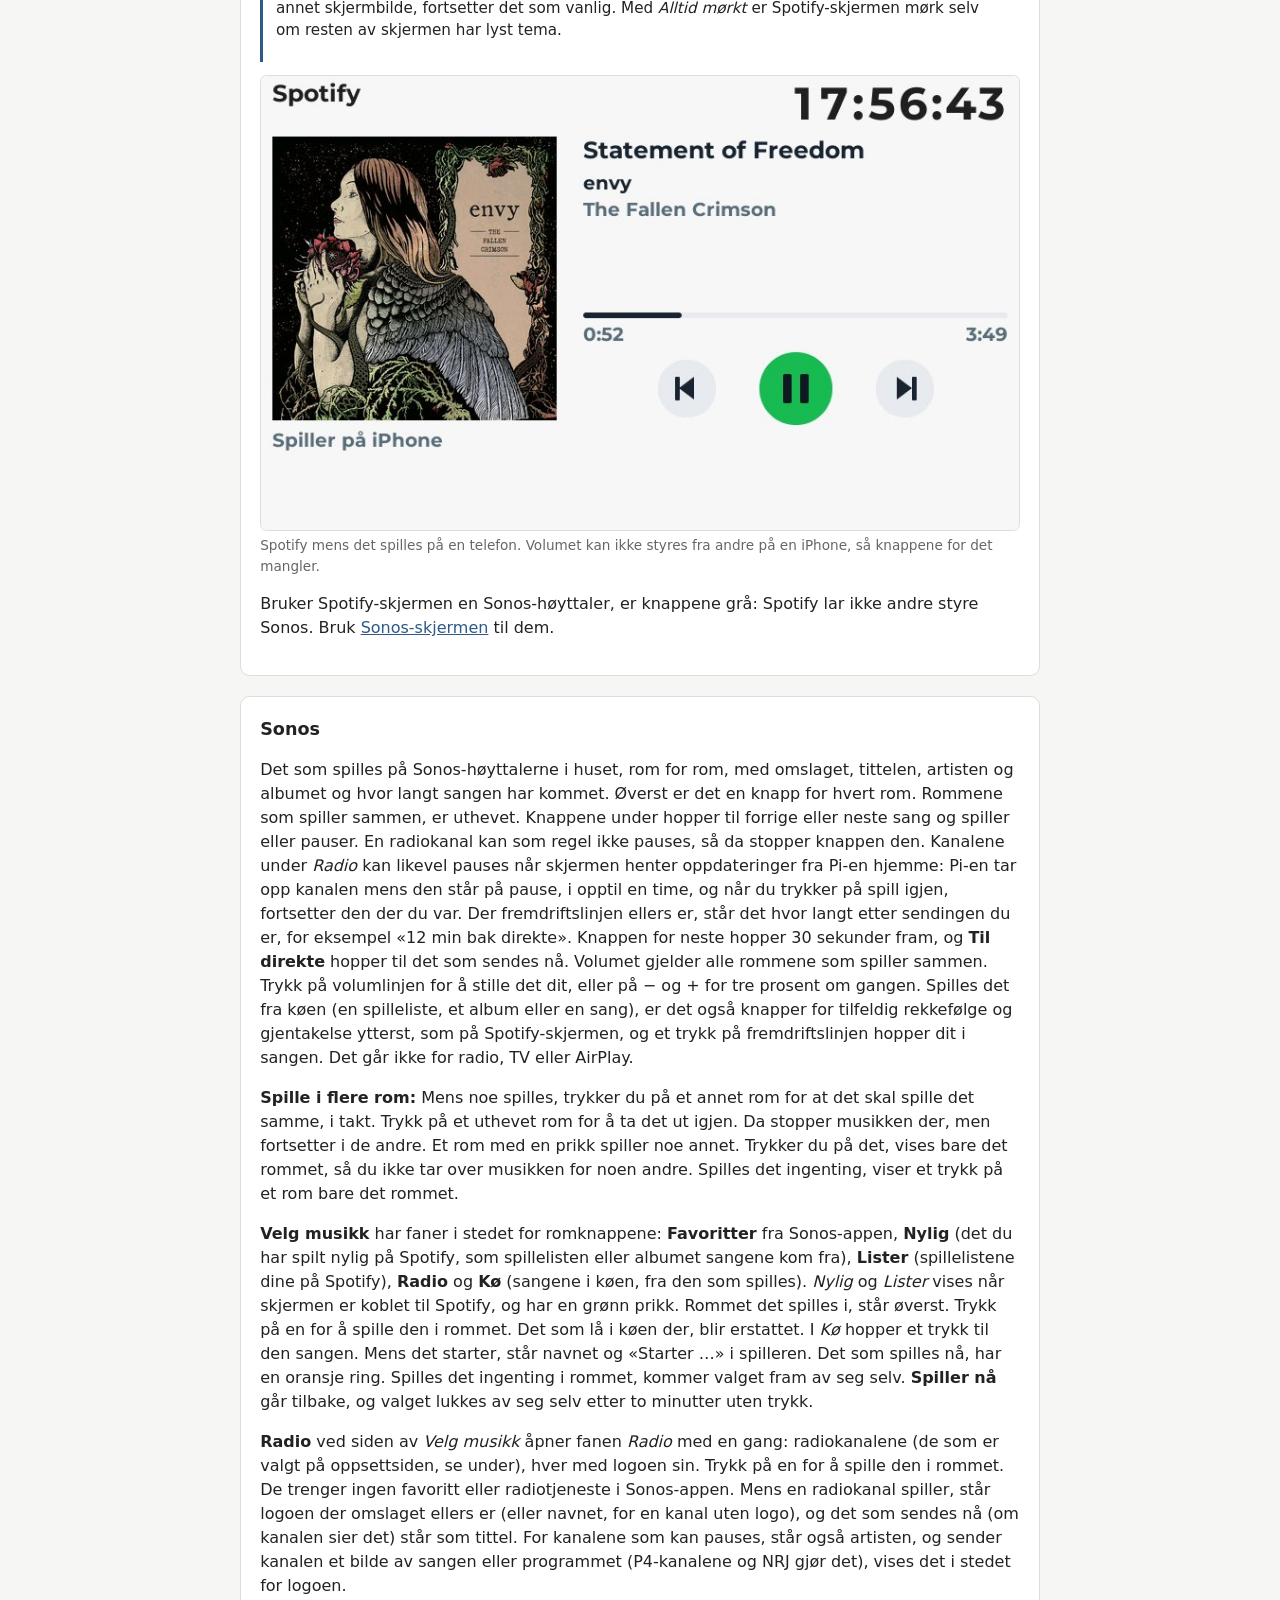
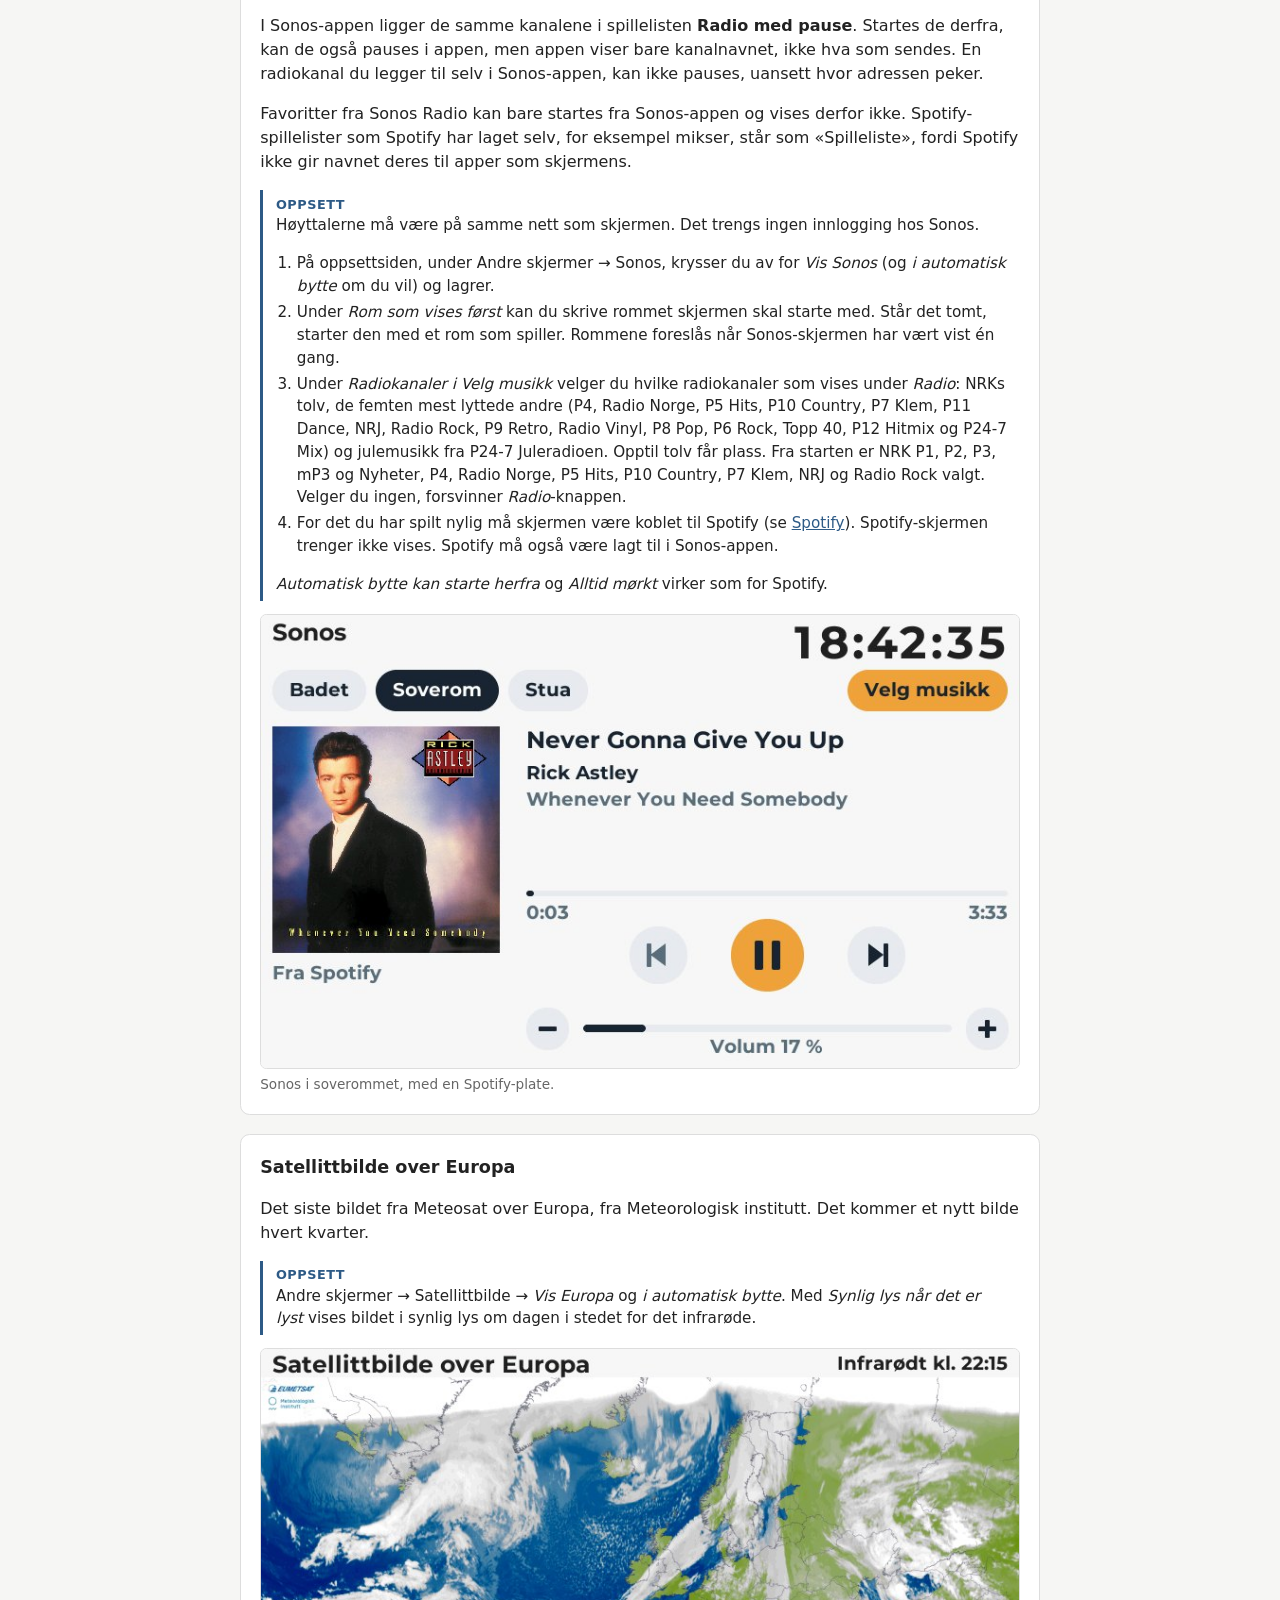
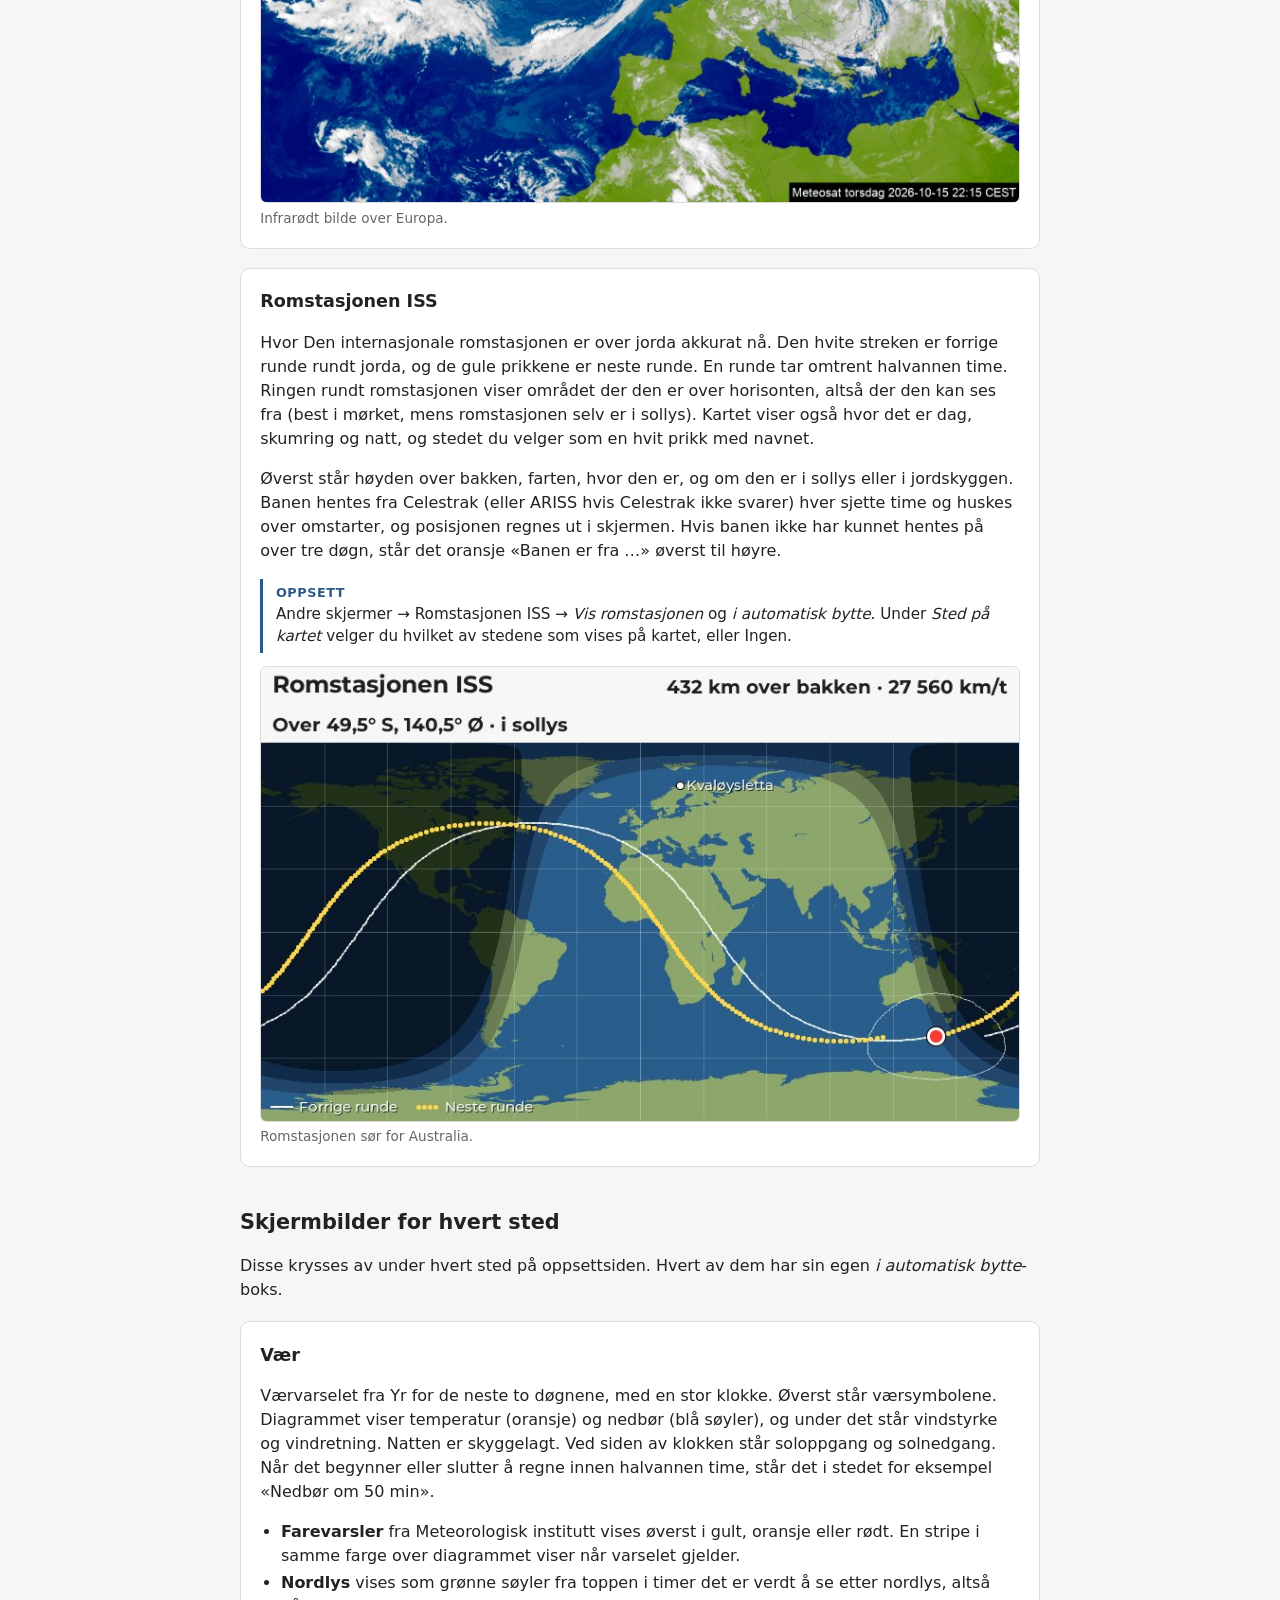
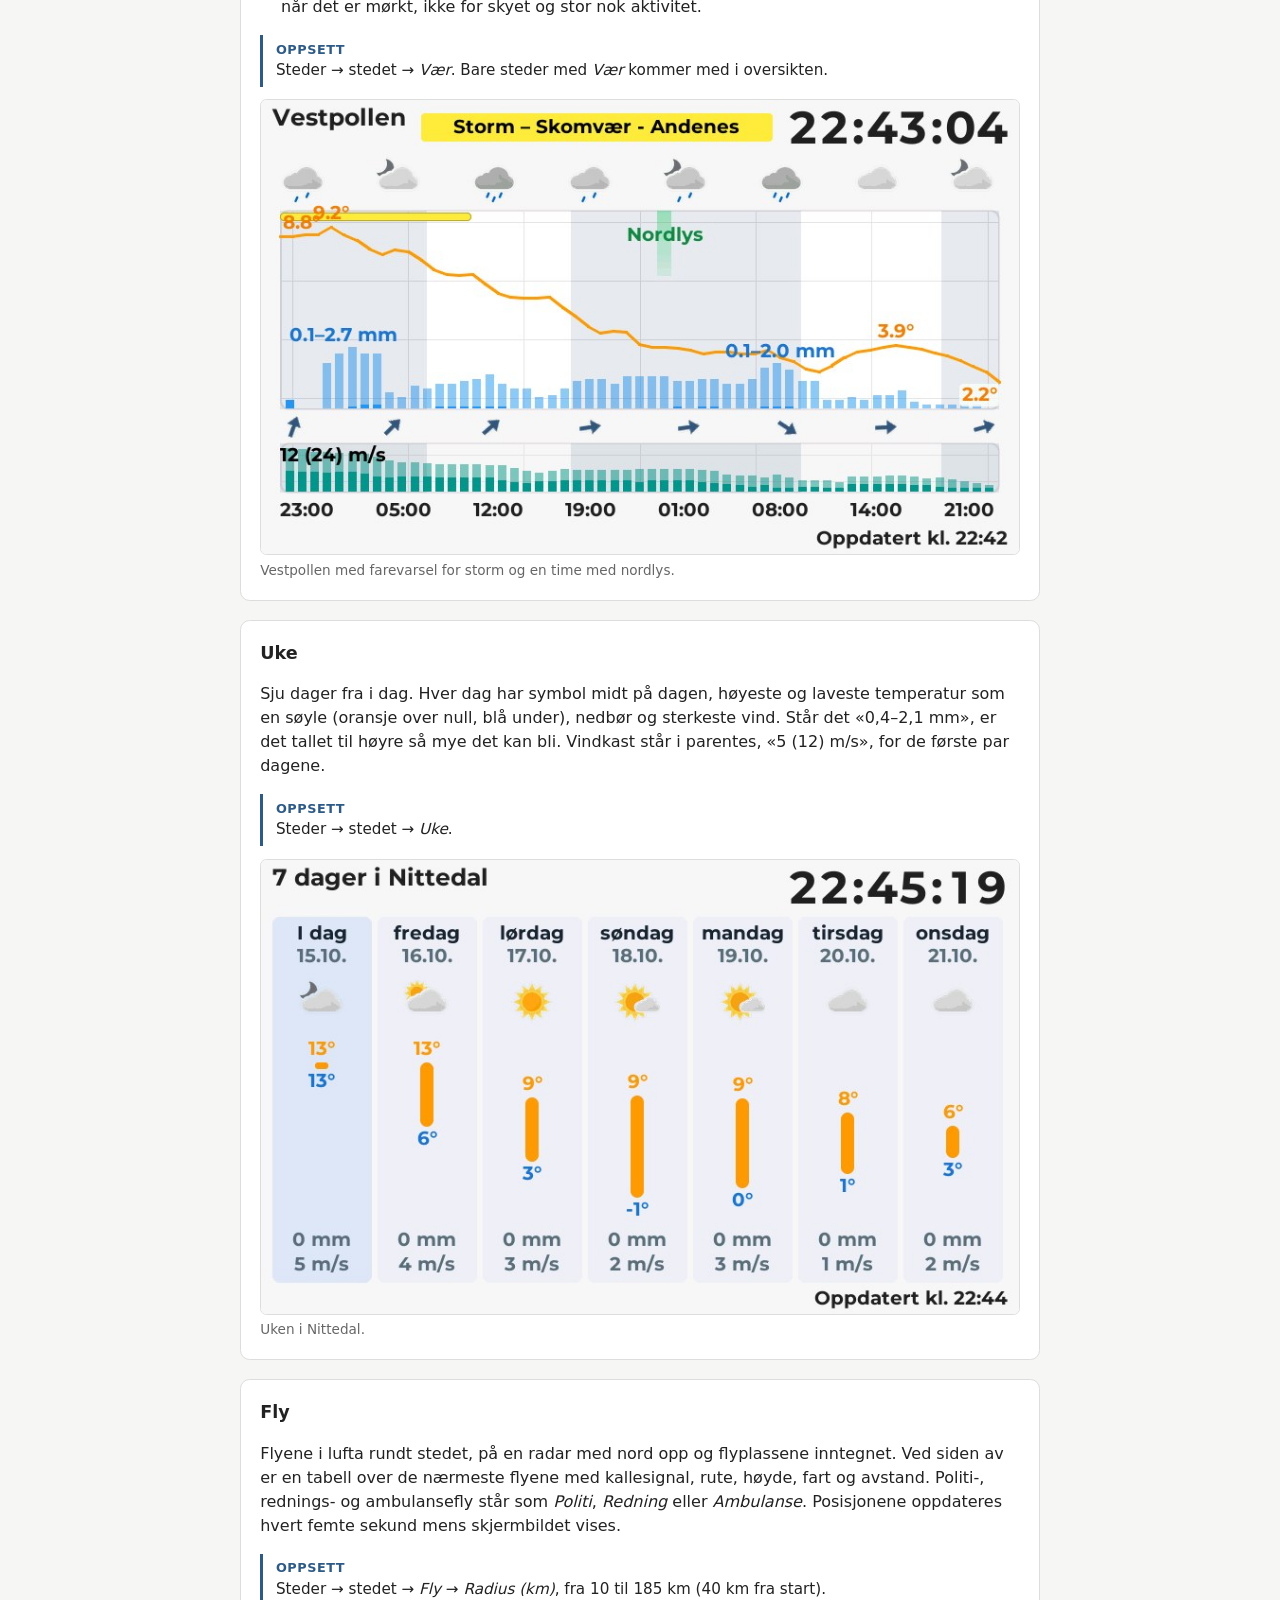
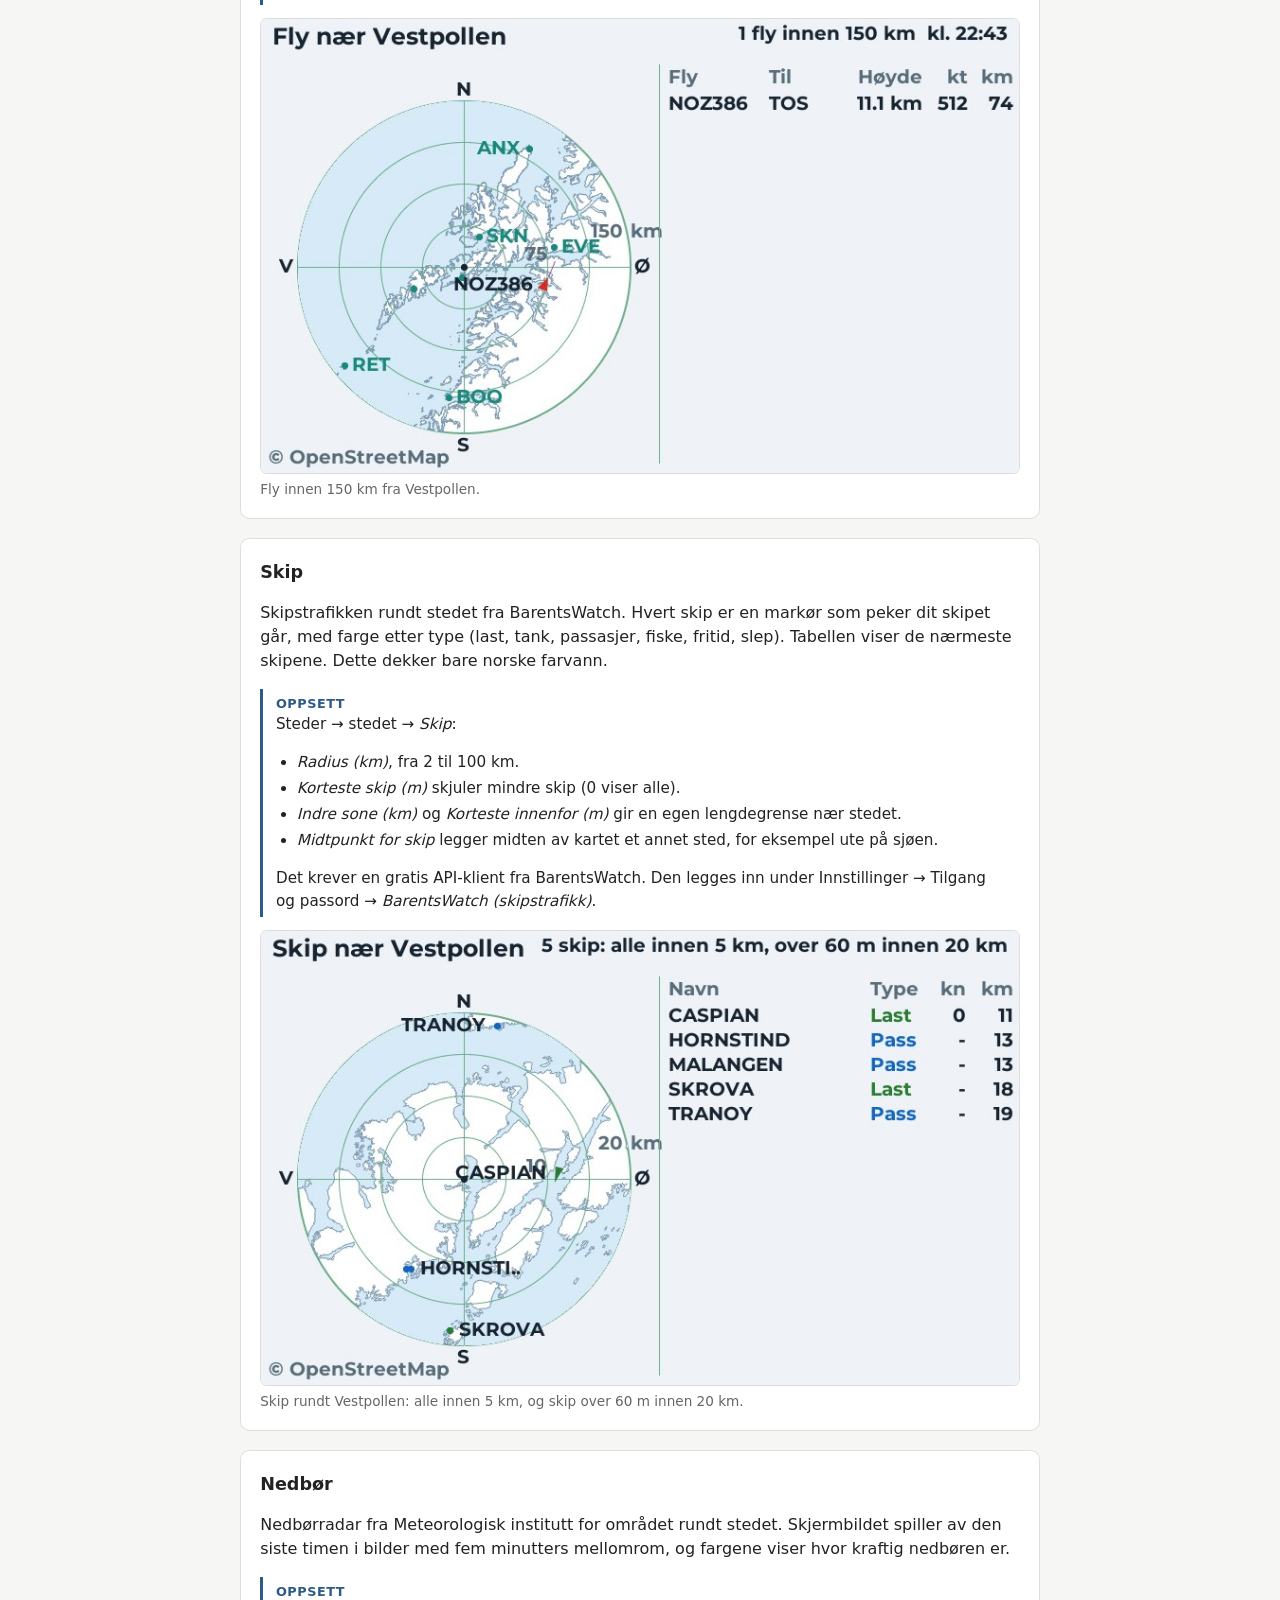
==== commit 1319f160: "Errors reported from the navigation page with a screenshot, the user's text and the display's status" ====
--- a/server/bruk/index.html
+++ b/server/bruk/index.html
@@ -68,7 +68,7 @@
 <ul>
 <li><b>Trykk på høyre halvdel</b> av skjermen for å gå til neste skjermbilde, og <b>på venstre halvdel</b> for å gå til forrige. Etter det siste kommer det første igjen.</li>
 <li><b>Sveip opp fra nederste kant</b> for å få en meny med alle skjermbildene, gruppert etter sted. Trykk på et for å gå dit. Menyen lukkes hvis du trykker ved siden av knappene, sveiper ned eller lar den være i et halvt minutt. Med <i>Slå av skjermen</i> øverst i menyen slår du av skjermen til du tar på den igjen. Det første trykket tenner den bare. Mens den er av, henter den ingenting.</li>
-<li>På en telefon eller PC på samme nett har <b>navigasjonssiden</b> på <a href="http://multidisplay.local/">http://multidisplay.local/</a> en knapp for hvert skjermbilde. Den viser også hvilket som vises nå. Med <i>Slå av skjermen</i> under knappene slår du av skjermen til noen tar på den, og når den er av, slår du den på igjen med samme knapp. Nederst er det lenker til oppsettsiden og til denne veiledningen.</li>
+<li>På en telefon eller PC på samme nett har <b>navigasjonssiden</b> på <a href="http://multidisplay.local/">http://multidisplay.local/</a> en knapp for hvert skjermbilde. Den viser også hvilket som vises nå. Med <i>Slå av skjermen</i> under knappene slår du av skjermen til noen tar på den, og når den er av, slår du den på igjen med samme knapp. Med <i>Meld fra om feil</i> tar du et skjermbilde av det skjermen viser nå, og kan skrive hva som er feil. <i>Send feilmeldingen</i> sender skjermbildet, teksten, loggen og tilstanden til skjermen til oss, så vi kan se på det. Det er skjermen selv som sender feilmeldingen, og klokken på skjermen må være stilt, så det går ikke rett etter at den har startet uten internett. Nederst er det lenker til oppsettsiden og til denne veiledningen.</li>
 </ul>
 <p>Skjermbildene kommer i denne rekkefølgen: Oversikt, Kalender, Månedskalender, Klokke, Spotify, Sonos, Satellittbilde over Europa og Romstasjonen ISS. Deretter kommer skjermbildene for hvert sted, i den rekkefølgen stedene står på oppsettsiden.
 Skjermen husker hvilket skjermbilde du sist trykket deg fram til, også etter en omstart.</p>
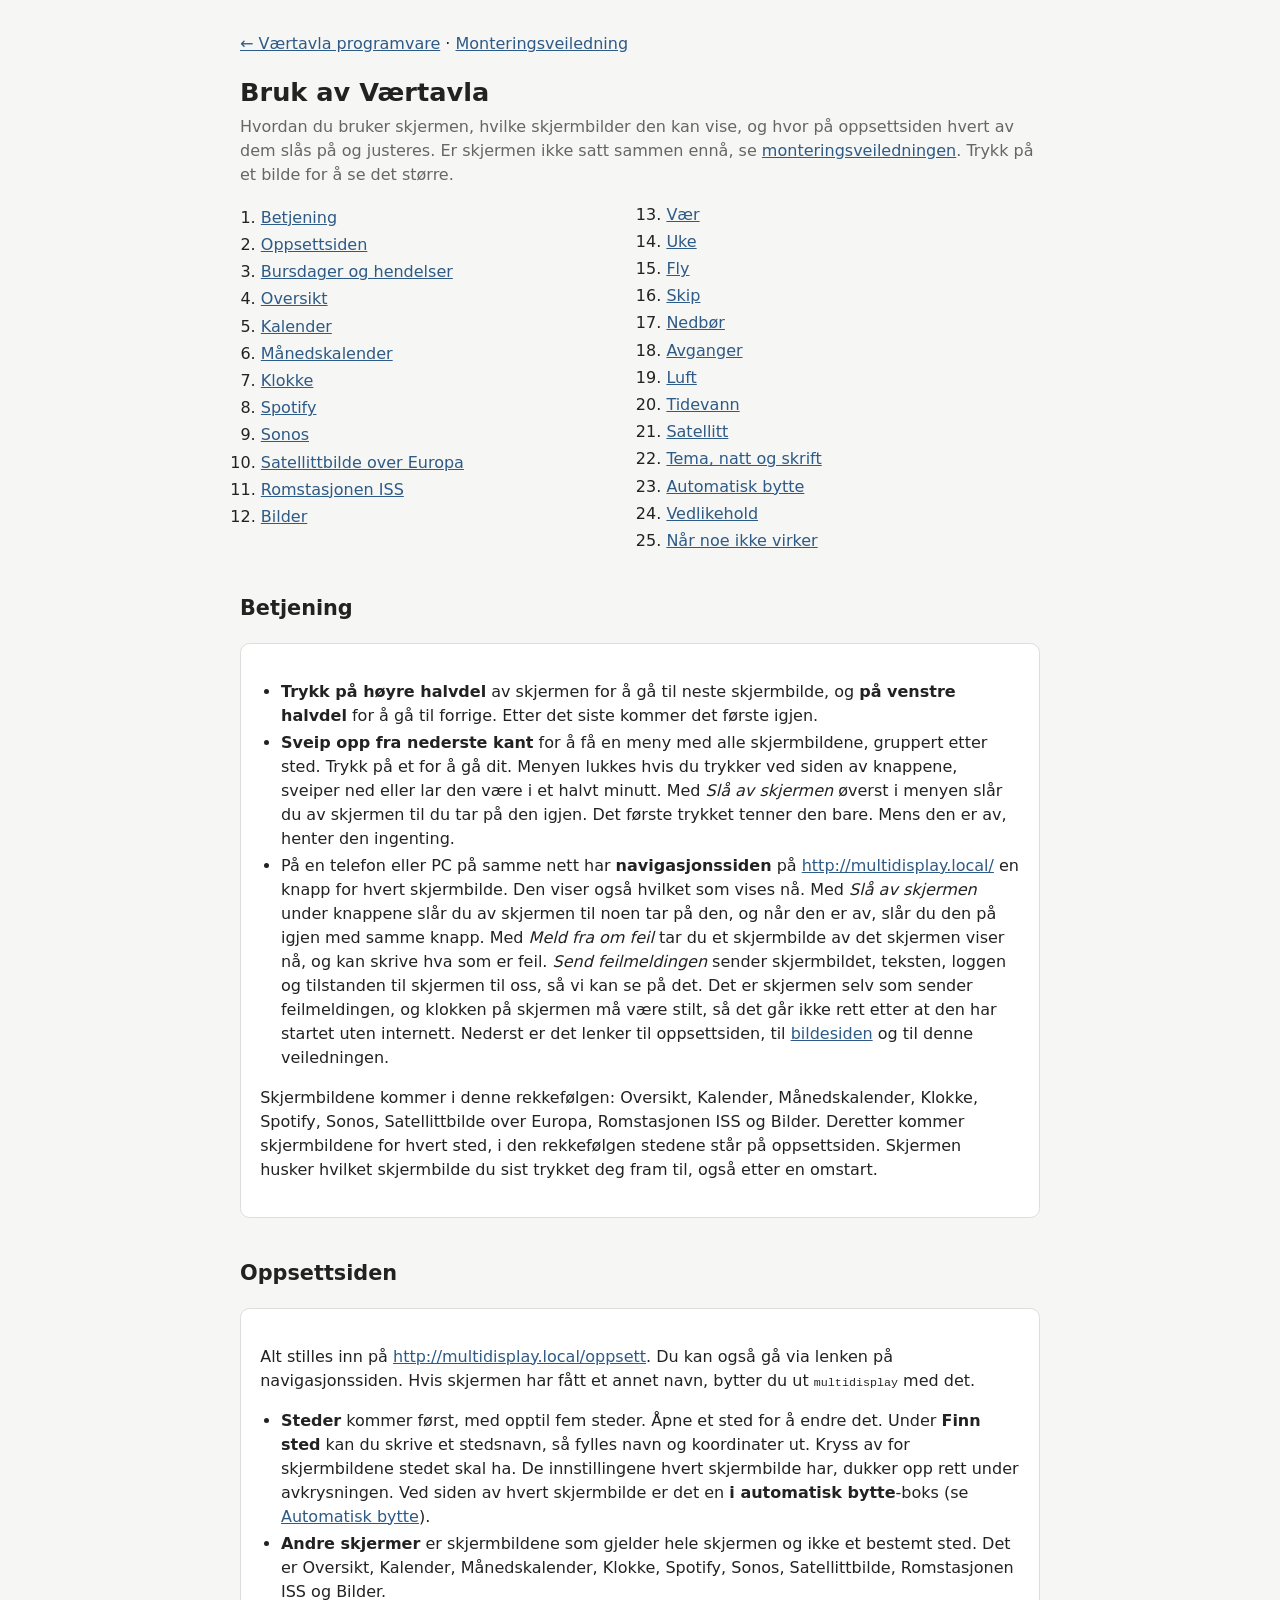
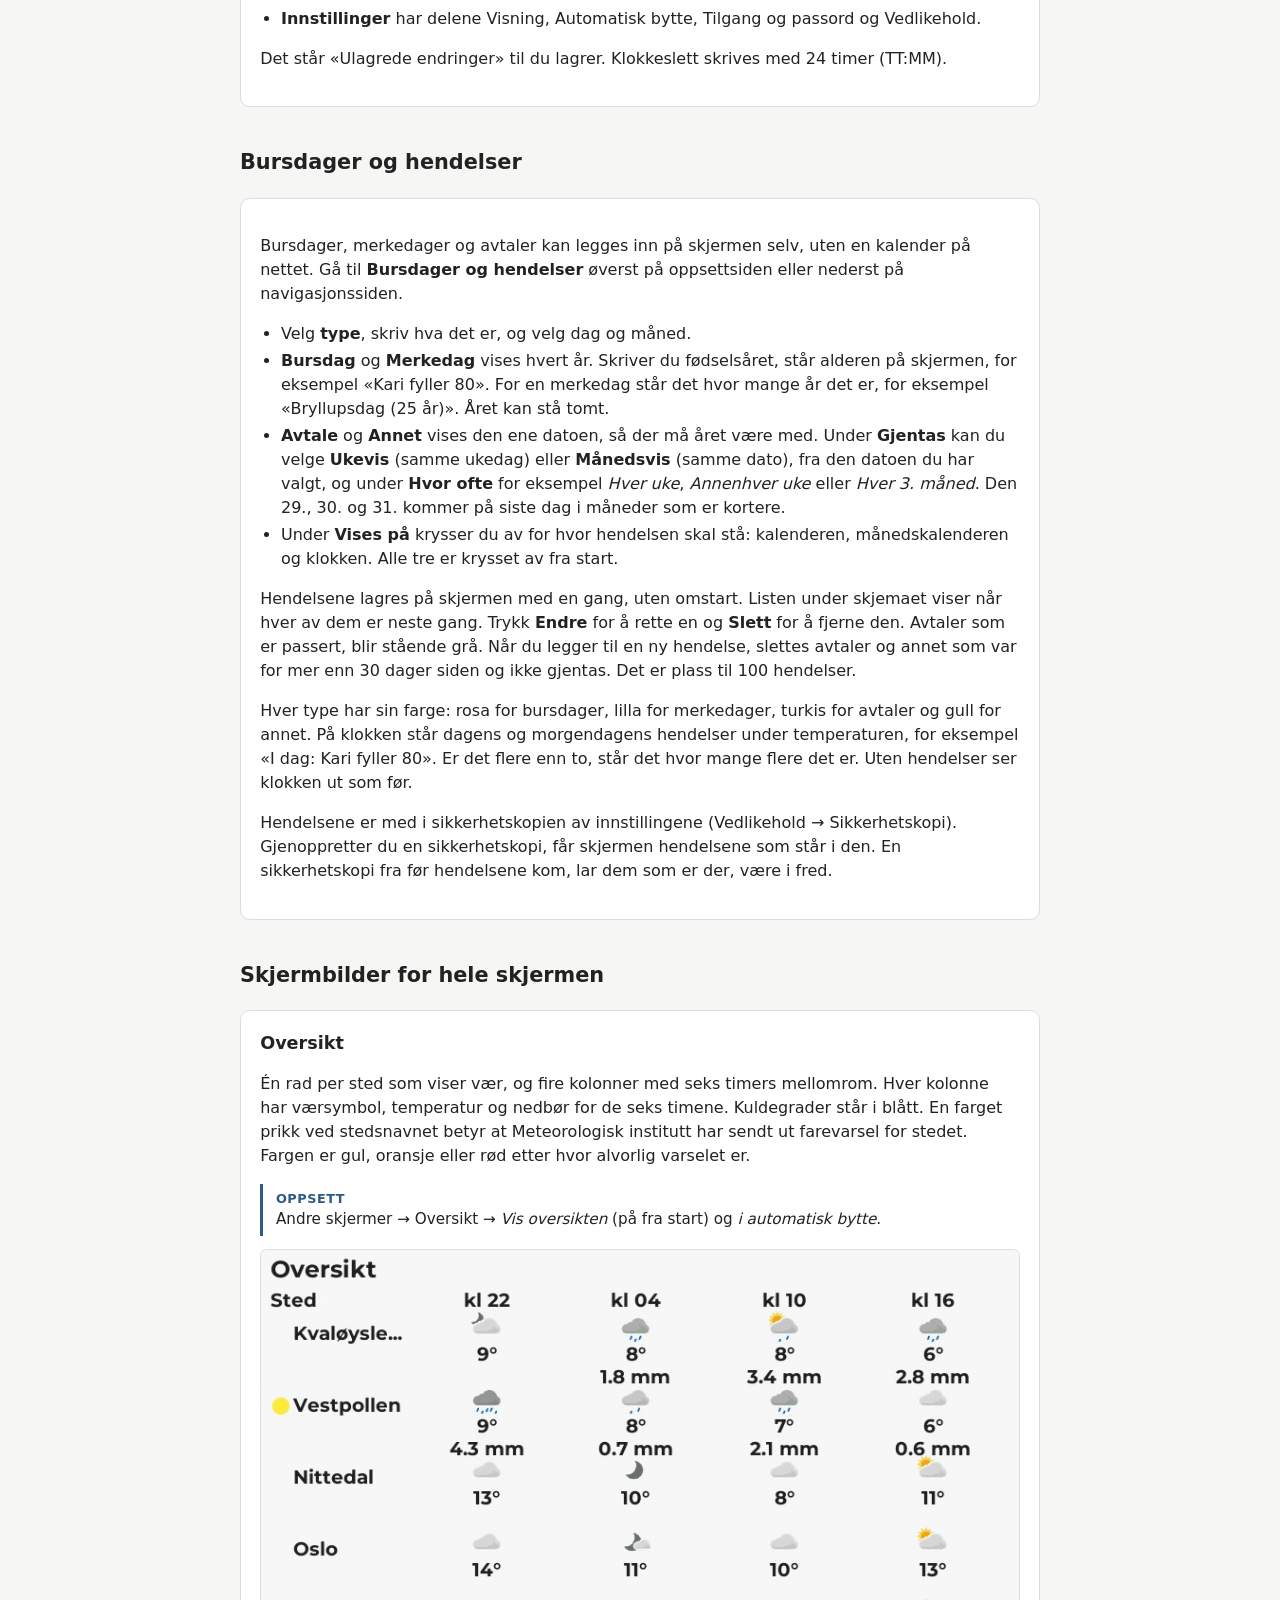
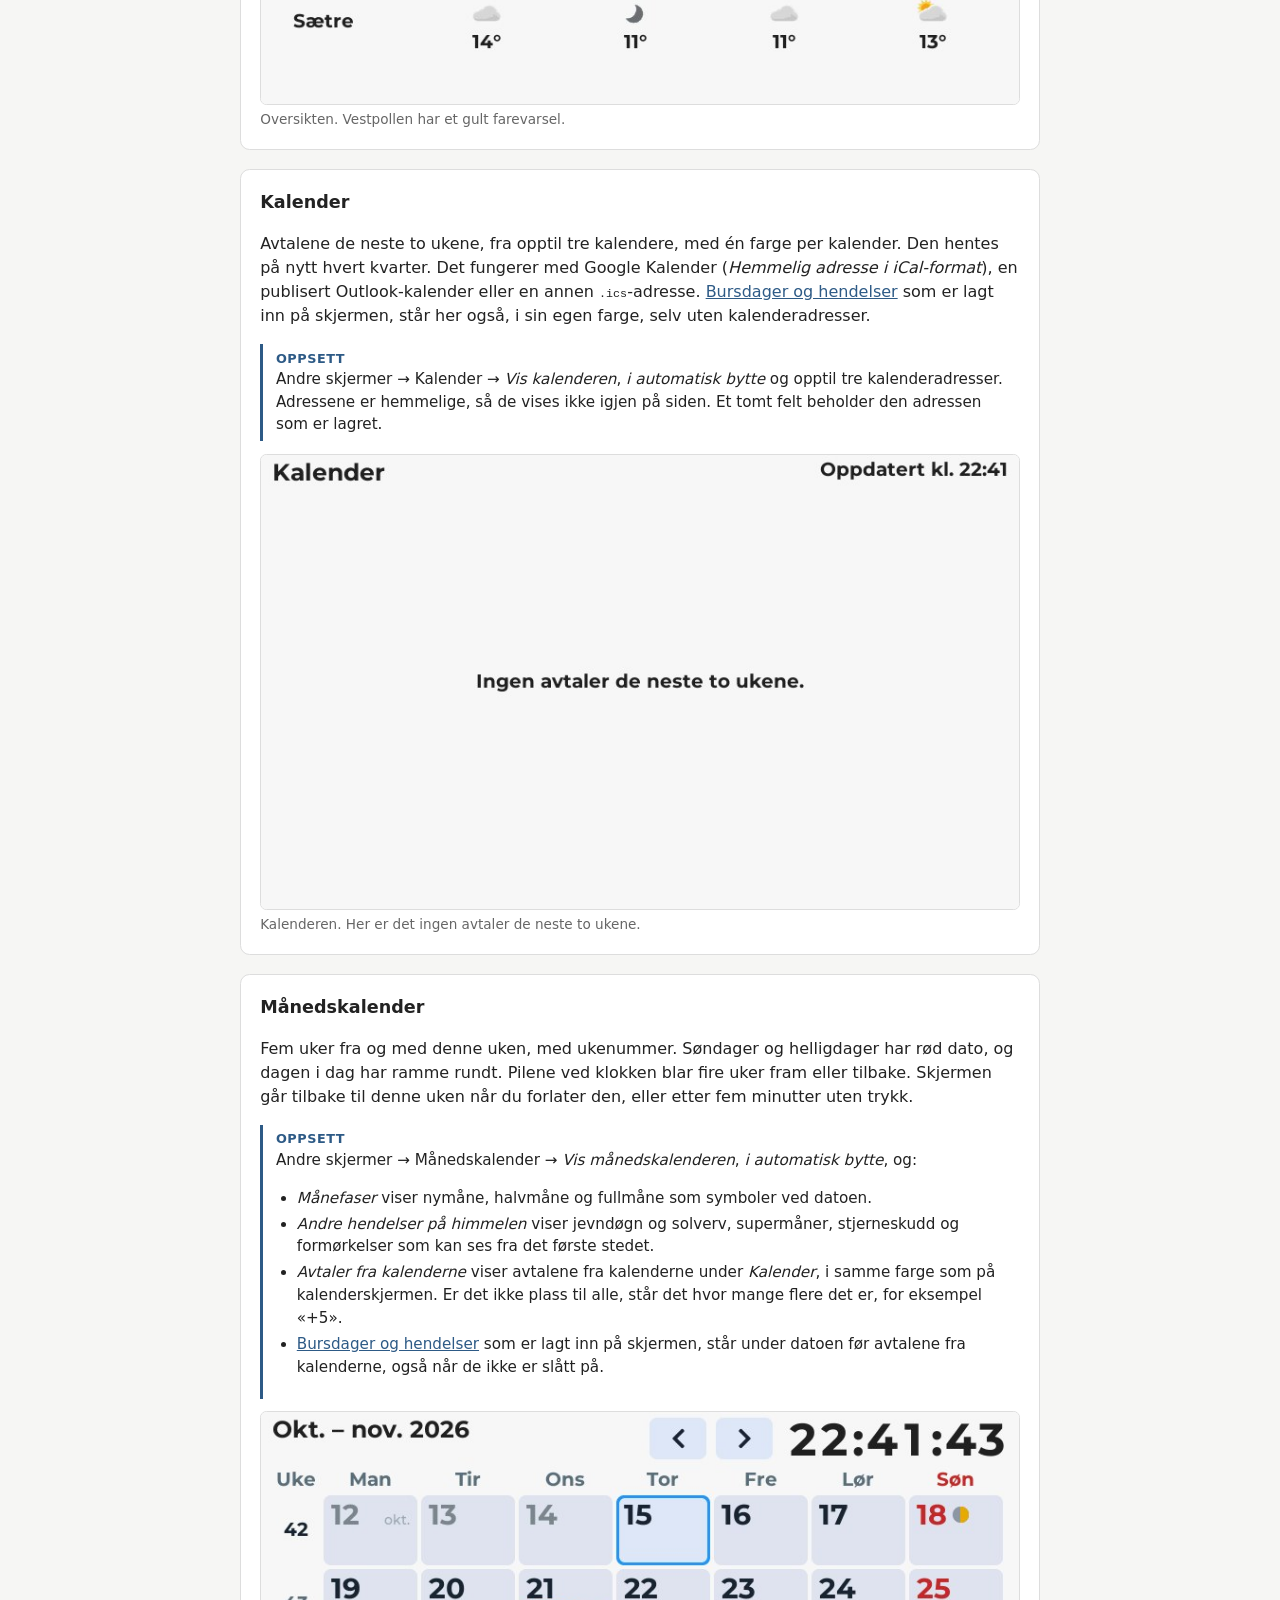
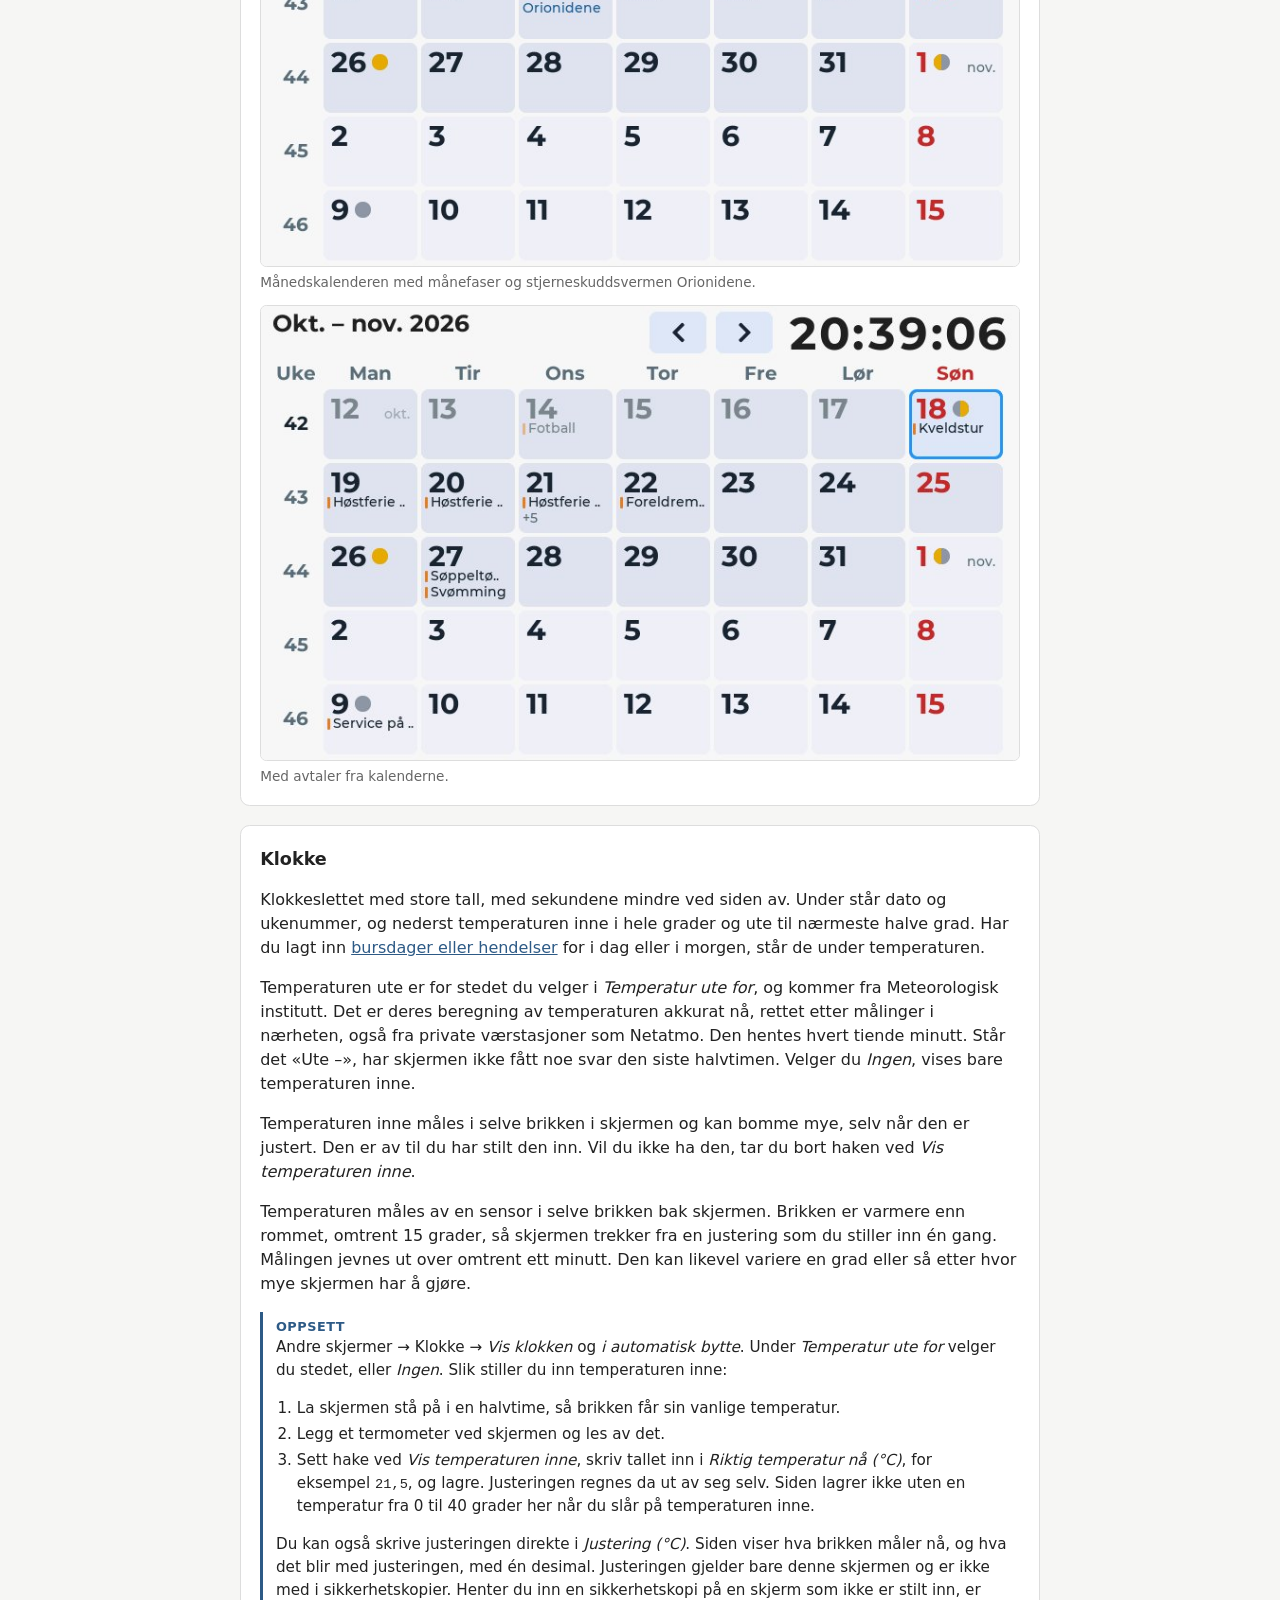
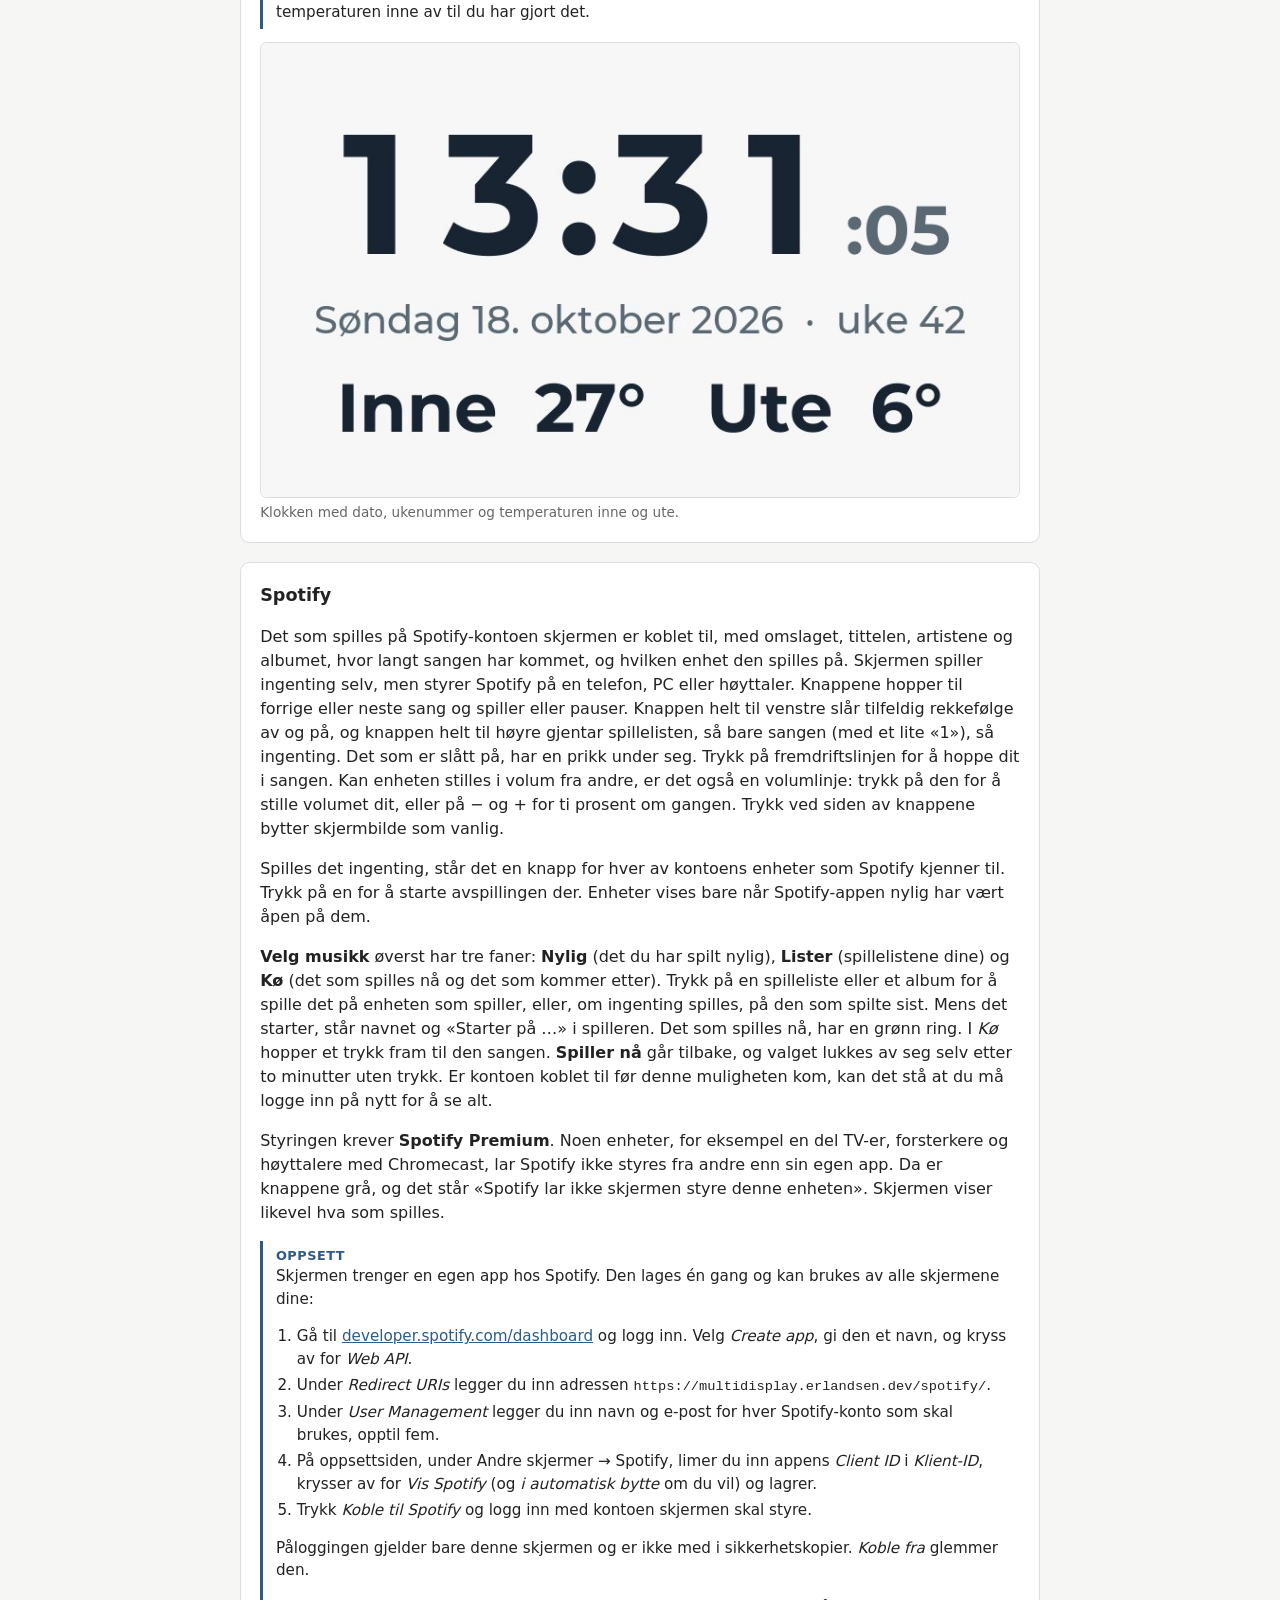
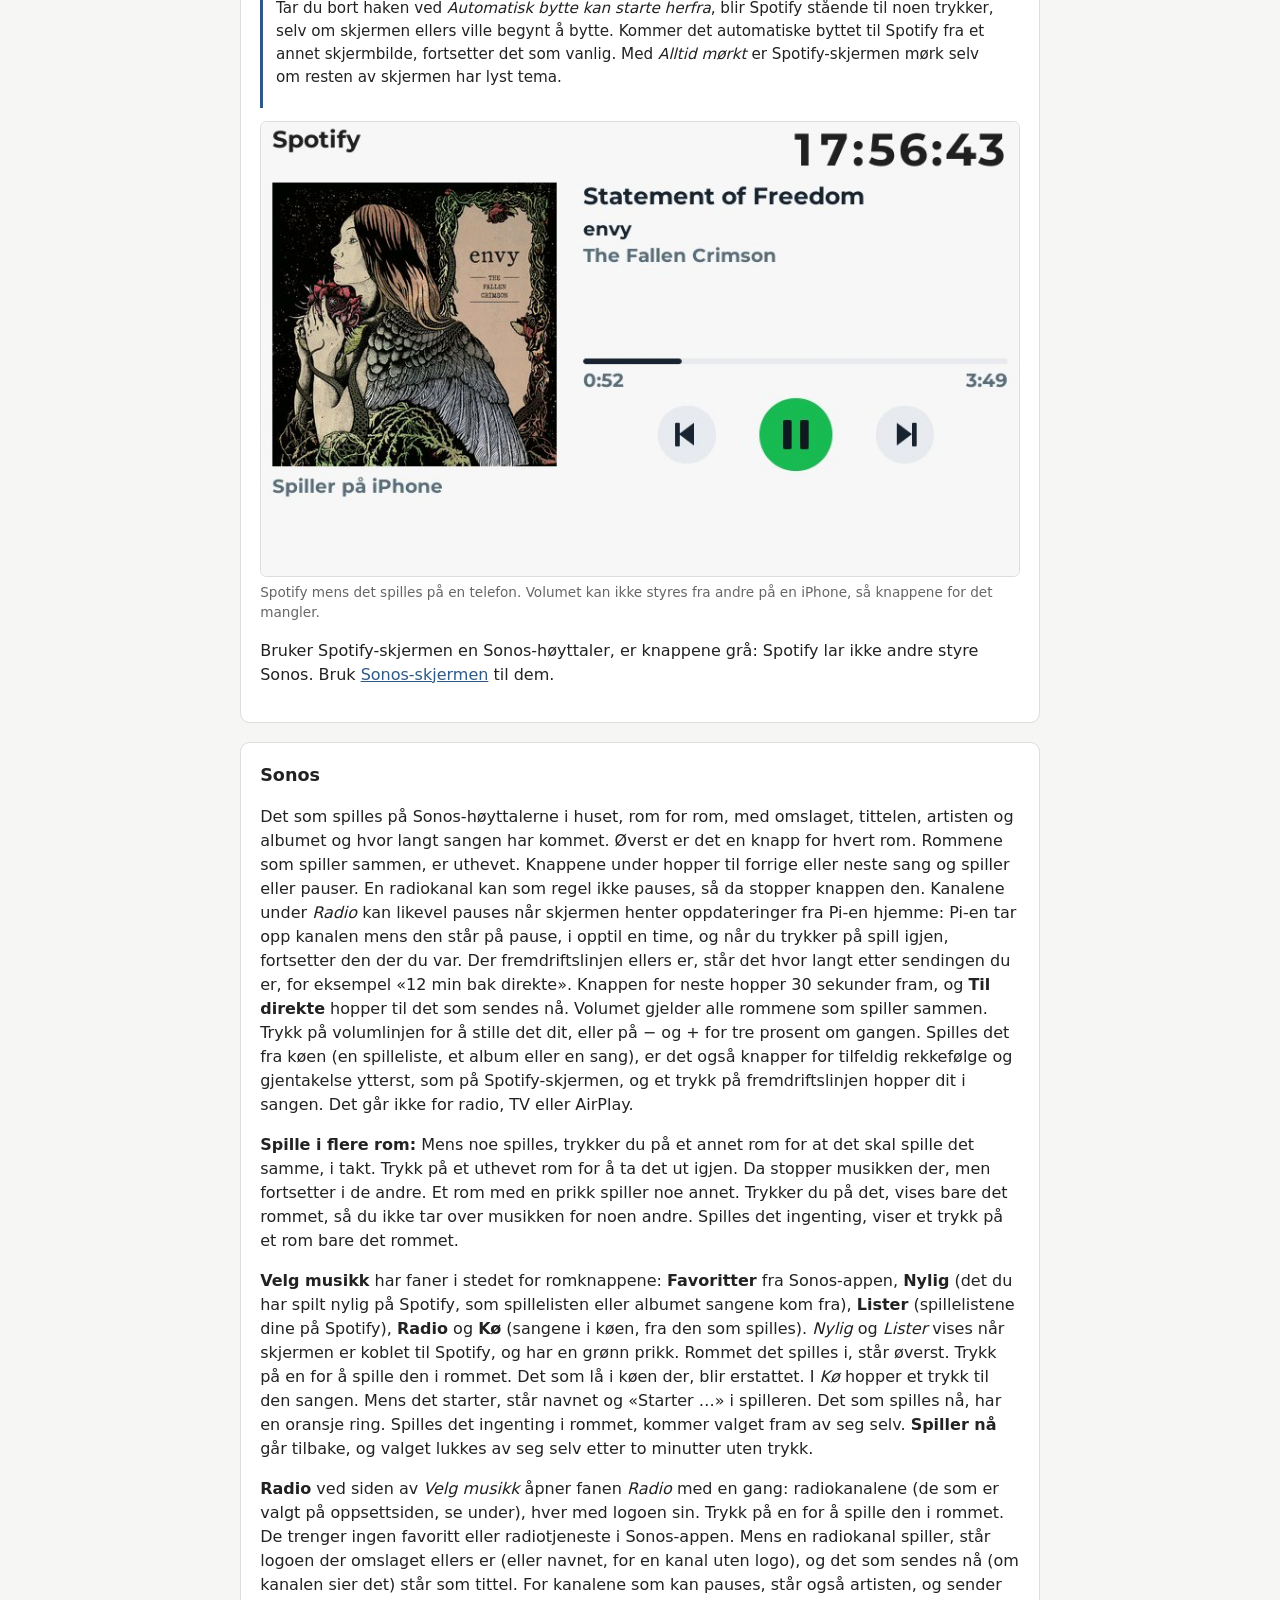
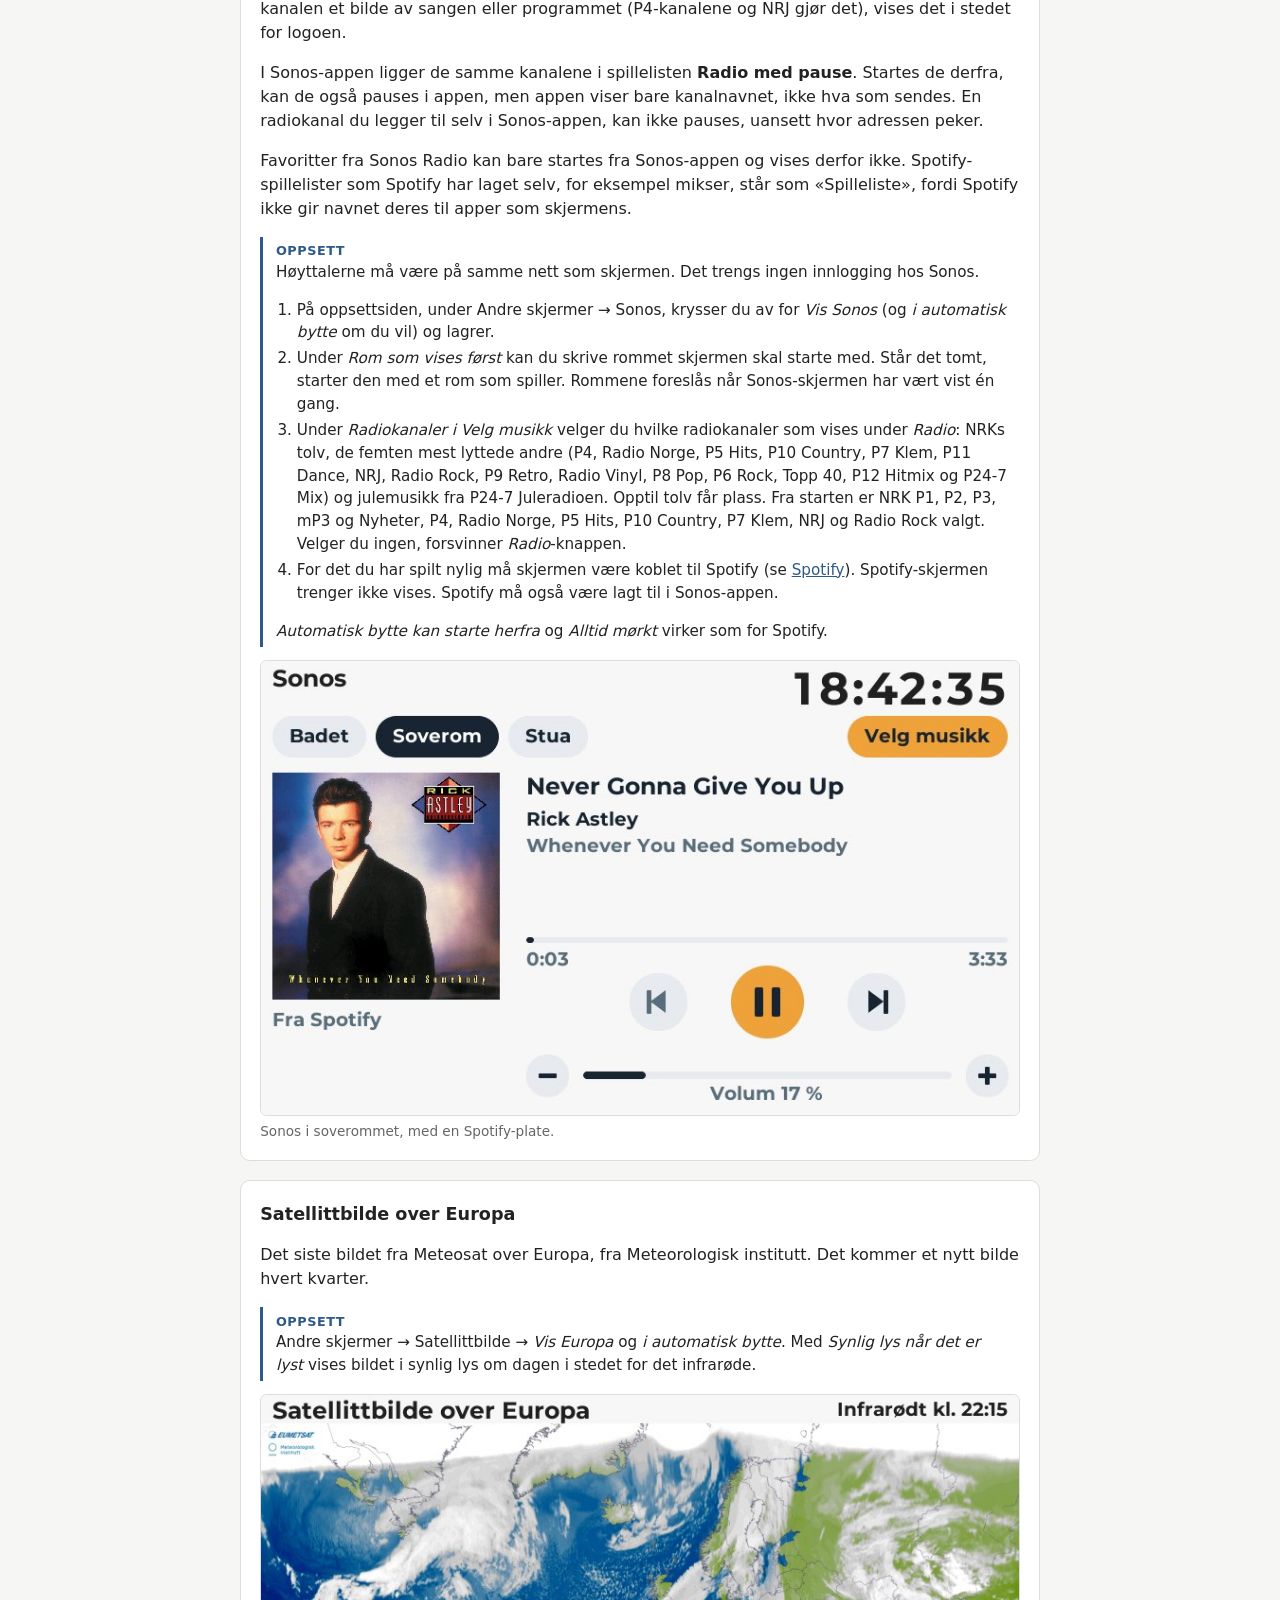
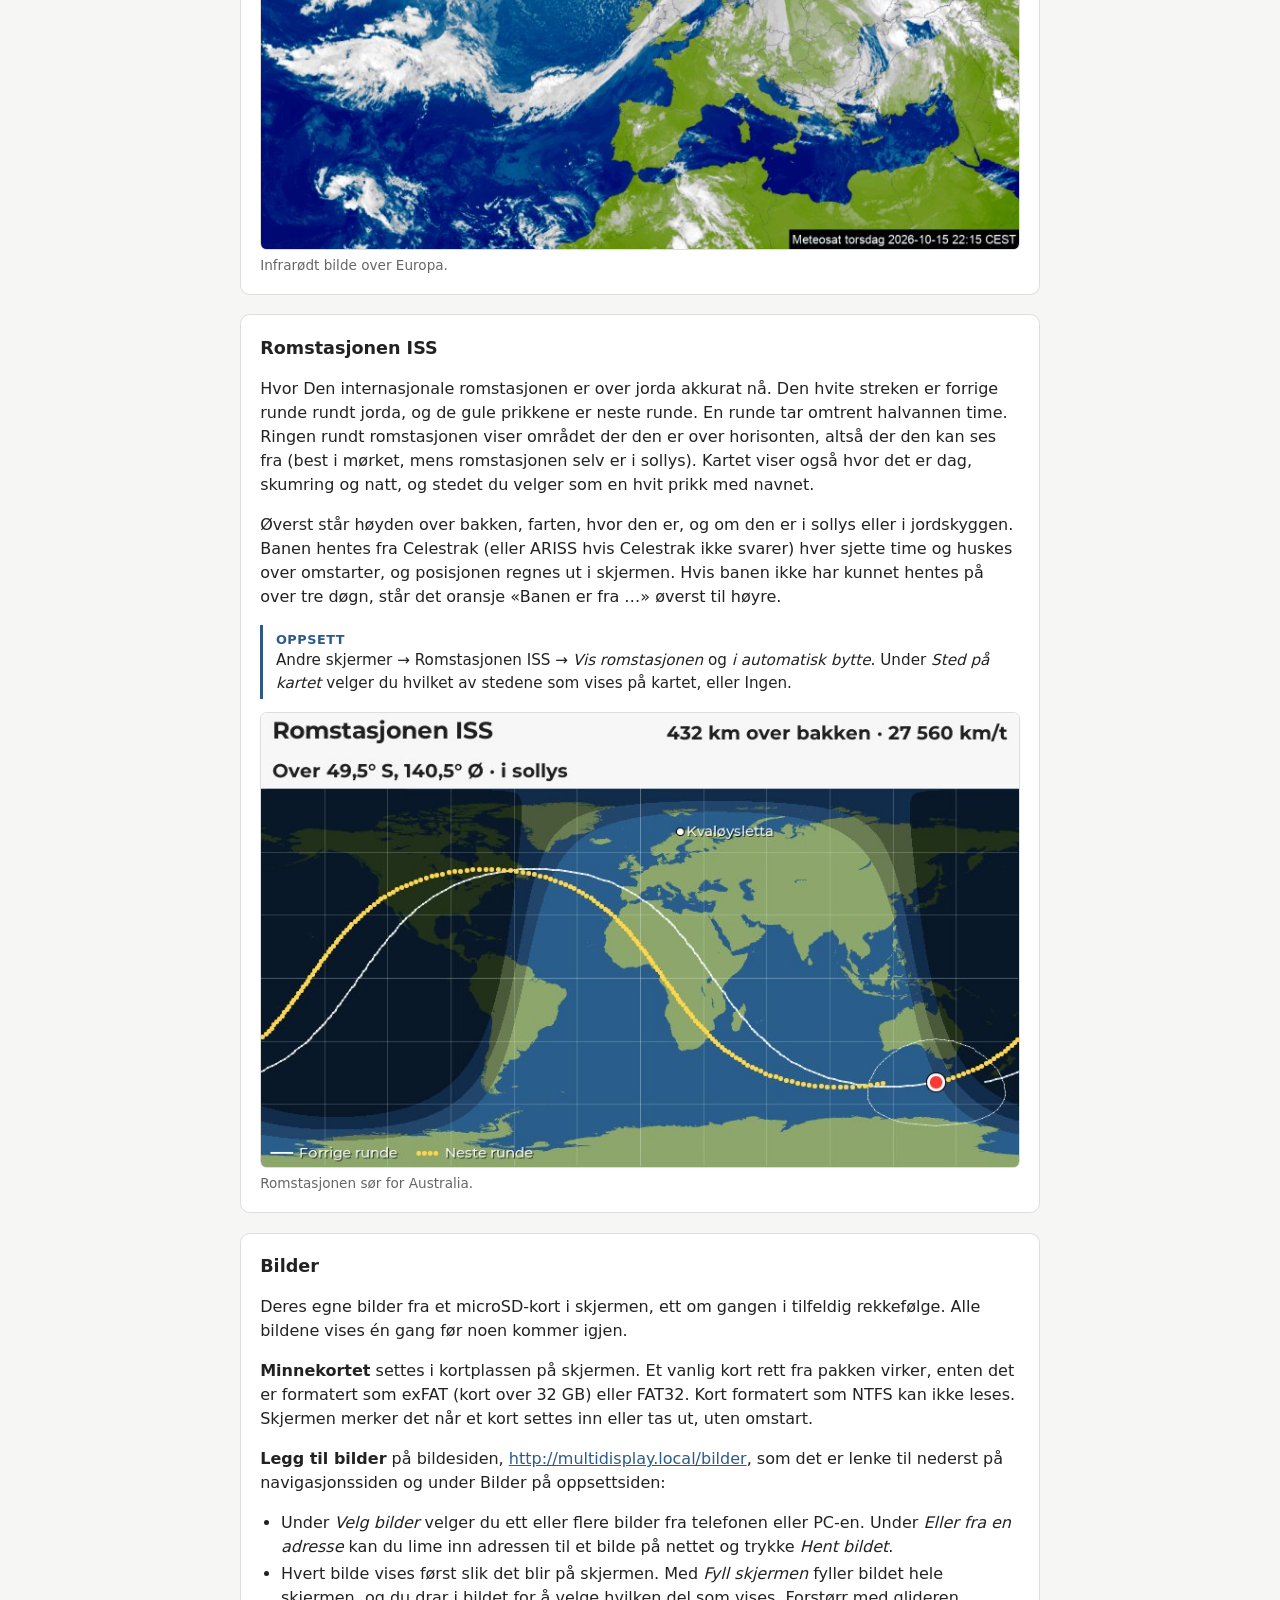
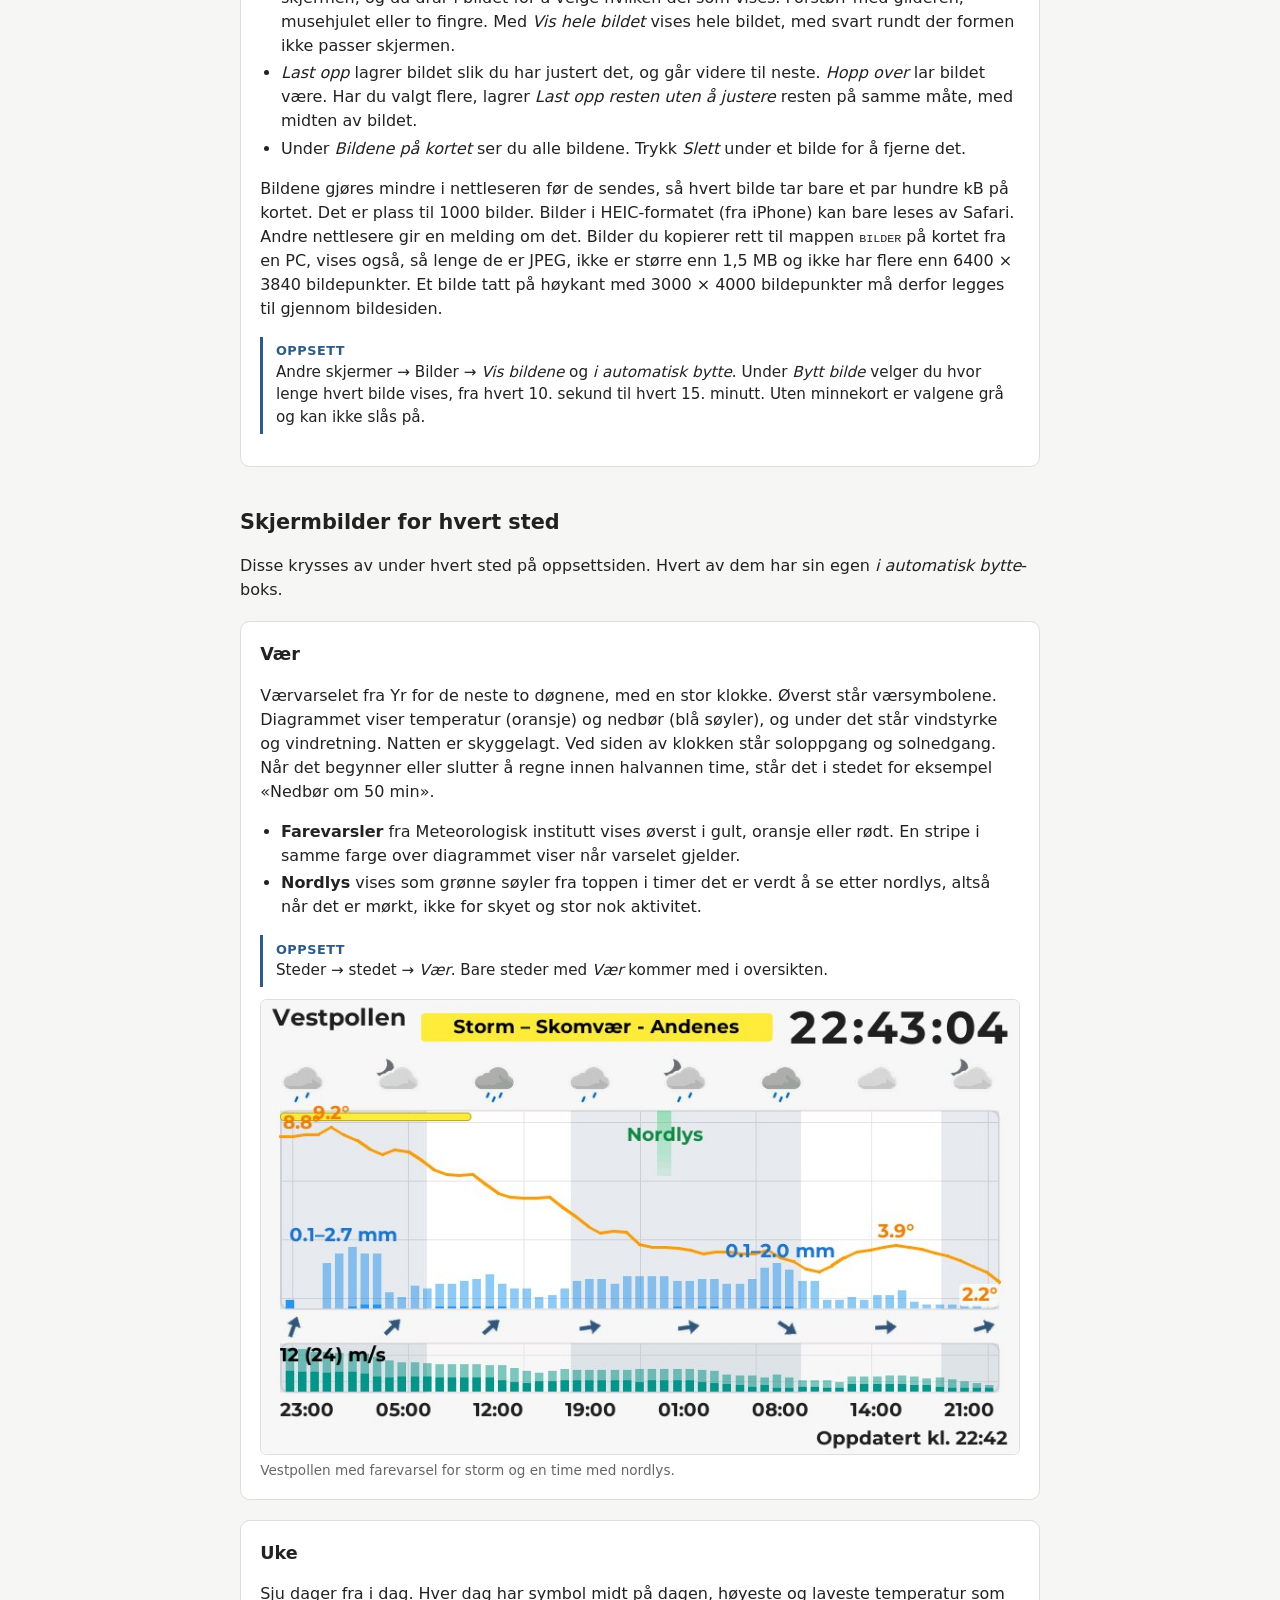
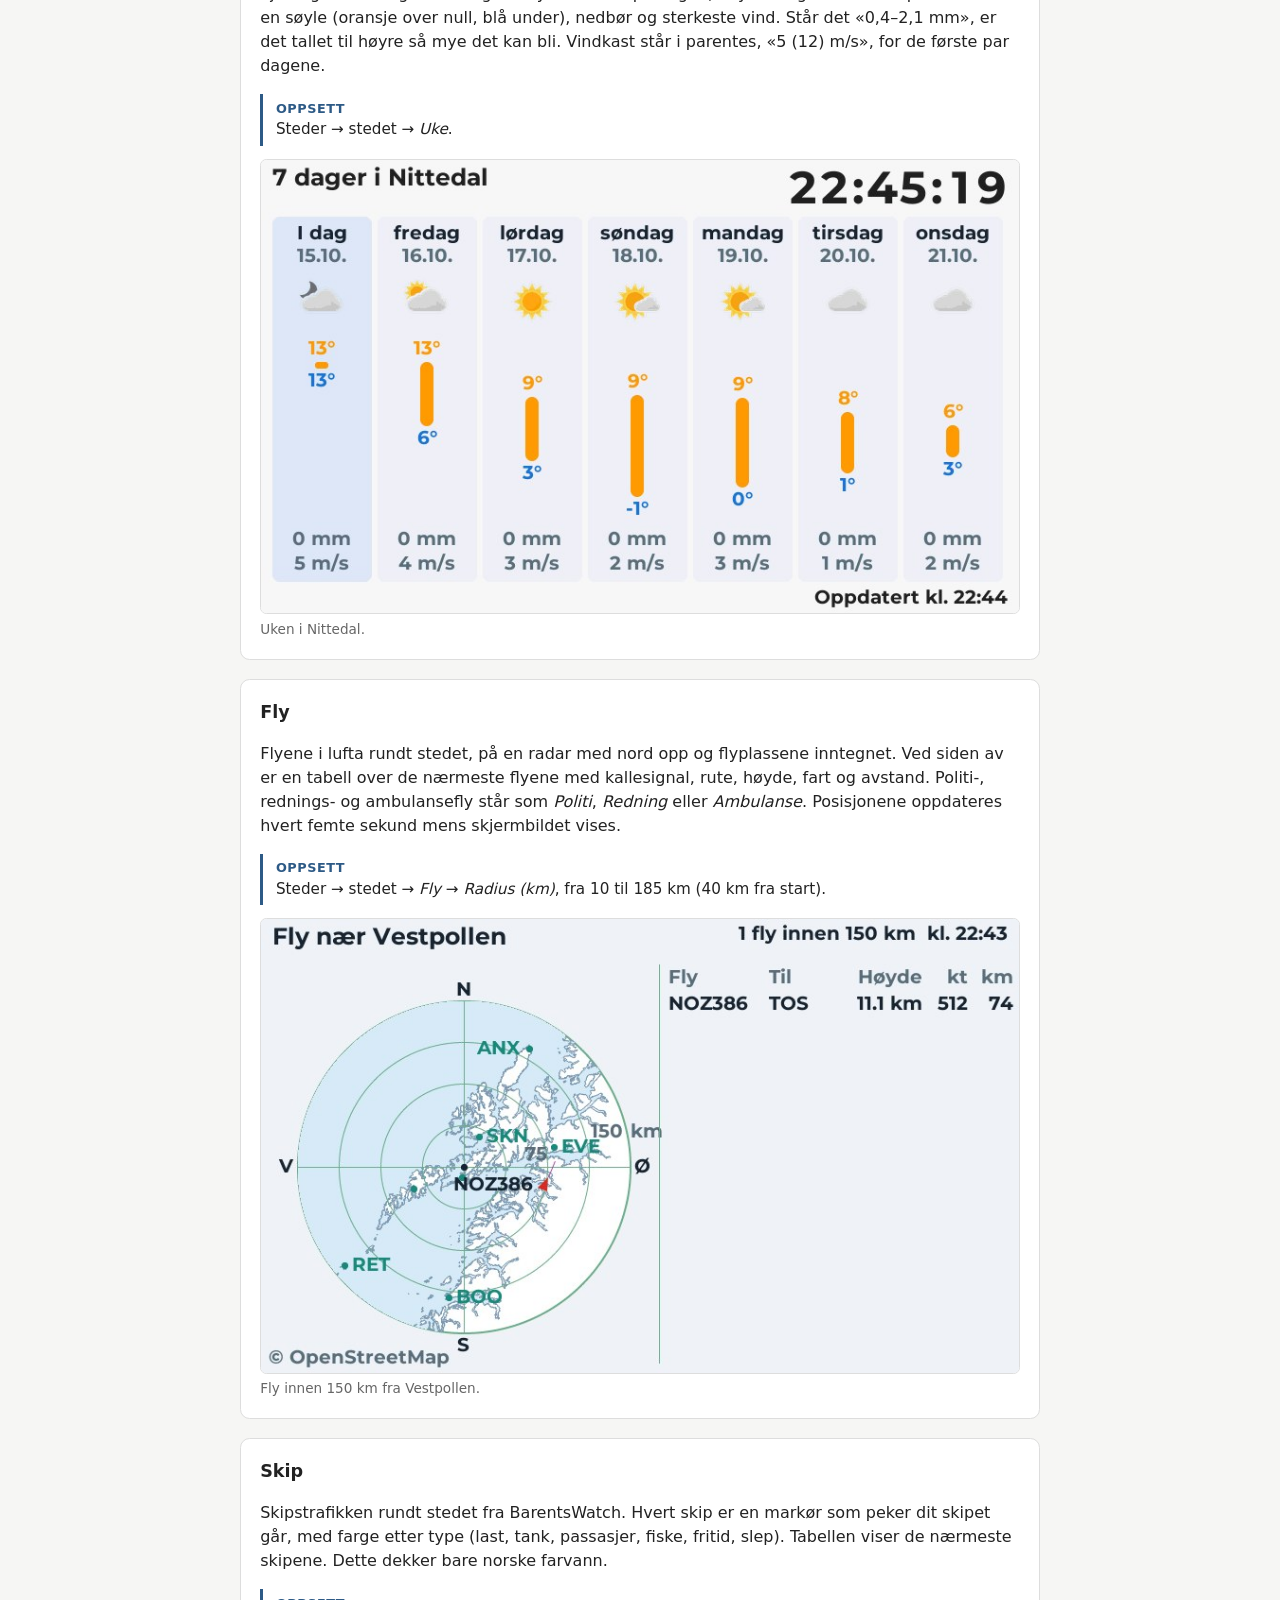
==== commit 1bd37f2e: "The user guide's picture screen: the memory card, adding pictures on the Bilder page with the crop c" ====
--- a/server/bruk/index.html
+++ b/server/bruk/index.html
@@ -48,6 +48,7 @@
 <li><a href="#sonos">Sonos</a></li>
 <li><a href="#europa">Satellittbilde over Europa</a></li>
 <li><a href="#iss">Romstasjonen ISS</a></li>
+<li><a href="#bilder">Bilder</a></li>
 <li><a href="#vaer">Vær</a></li>
 <li><a href="#uke">Uke</a></li>
 <li><a href="#fly">Fly</a></li>
@@ -68,9 +69,9 @@
 <ul>
 <li><b>Trykk på høyre halvdel</b> av skjermen for å gå til neste skjermbilde, og <b>på venstre halvdel</b> for å gå til forrige. Etter det siste kommer det første igjen.</li>
 <li><b>Sveip opp fra nederste kant</b> for å få en meny med alle skjermbildene, gruppert etter sted. Trykk på et for å gå dit. Menyen lukkes hvis du trykker ved siden av knappene, sveiper ned eller lar den være i et halvt minutt. Med <i>Slå av skjermen</i> øverst i menyen slår du av skjermen til du tar på den igjen. Det første trykket tenner den bare. Mens den er av, henter den ingenting.</li>
-<li>På en telefon eller PC på samme nett har <b>navigasjonssiden</b> på <a href="http://multidisplay.local/">http://multidisplay.local/</a> en knapp for hvert skjermbilde. Den viser også hvilket som vises nå. Med <i>Slå av skjermen</i> under knappene slår du av skjermen til noen tar på den, og når den er av, slår du den på igjen med samme knapp. Med <i>Meld fra om feil</i> tar du et skjermbilde av det skjermen viser nå, og kan skrive hva som er feil. <i>Send feilmeldingen</i> sender skjermbildet, teksten, loggen og tilstanden til skjermen til oss, så vi kan se på det. Det er skjermen selv som sender feilmeldingen, og klokken på skjermen må være stilt, så det går ikke rett etter at den har startet uten internett. Nederst er det lenker til oppsettsiden og til denne veiledningen.</li>
-</ul>
-<p>Skjermbildene kommer i denne rekkefølgen: Oversikt, Kalender, Månedskalender, Klokke, Spotify, Sonos, Satellittbilde over Europa og Romstasjonen ISS. Deretter kommer skjermbildene for hvert sted, i den rekkefølgen stedene står på oppsettsiden.
+<li>På en telefon eller PC på samme nett har <b>navigasjonssiden</b> på <a href="http://multidisplay.local/">http://multidisplay.local/</a> en knapp for hvert skjermbilde. Den viser også hvilket som vises nå. Med <i>Slå av skjermen</i> under knappene slår du av skjermen til noen tar på den, og når den er av, slår du den på igjen med samme knapp. Med <i>Meld fra om feil</i> tar du et skjermbilde av det skjermen viser nå, og kan skrive hva som er feil. <i>Send feilmeldingen</i> sender skjermbildet, teksten, loggen og tilstanden til skjermen til oss, så vi kan se på det. Det er skjermen selv som sender feilmeldingen, og klokken på skjermen må være stilt, så det går ikke rett etter at den har startet uten internett. Nederst er det lenker til oppsettsiden, til <a href="#bilder">bildesiden</a> og til denne veiledningen.</li>
+</ul>
+<p>Skjermbildene kommer i denne rekkefølgen: Oversikt, Kalender, Månedskalender, Klokke, Spotify, Sonos, Satellittbilde over Europa, Romstasjonen ISS og Bilder. Deretter kommer skjermbildene for hvert sted, i den rekkefølgen stedene står på oppsettsiden.
 Skjermen husker hvilket skjermbilde du sist trykket deg fram til, også etter en omstart.</p>
 </div>
 
@@ -81,7 +82,7 @@
 <ul>
 <li><b>Steder</b> kommer først, med opptil fem steder. Åpne et sted for å endre det. Under <b>Finn sted</b> kan du skrive et stedsnavn, så fylles navn og koordinater ut. Kryss av for skjermbildene stedet skal ha. De innstillingene hvert skjermbilde har, dukker opp rett under avkrysningen.
 Ved siden av hvert skjermbilde er det en <b>i automatisk bytte</b>-boks (se <a href="#bytte">Automatisk bytte</a>).</li>
-<li><b>Andre skjermer</b> er skjermbildene som gjelder hele skjermen og ikke et bestemt sted. Det er Oversikt, Kalender, Månedskalender, Klokke, Spotify, Sonos, Satellittbilde og Romstasjonen ISS.</li>
+<li><b>Andre skjermer</b> er skjermbildene som gjelder hele skjermen og ikke et bestemt sted. Det er Oversikt, Kalender, Månedskalender, Klokke, Spotify, Sonos, Satellittbilde, Romstasjonen ISS og Bilder.</li>
 <li><b>Innstillinger</b> har delene Visning, Automatisk bytte, Tilgang og passord og Vedlikehold.</li>
 </ul>
 <p>Det står «Ulagrede endringer» til du lagrer. Klokkeslett skrives med 24 timer (TT:MM).</p>
@@ -213,6 +214,22 @@
 <figure><img src="skjermer/iss.jpg" alt="Verdenskart med romstasjonen sør for Australia, forrige runde som strek og neste som prikker" loading="lazy"><figcaption>Romstasjonen sør for Australia.</figcaption></figure>
 </section>
 
+<section class="card" id="bilder">
+<h3>Bilder</h3>
+<p>Deres egne bilder fra et microSD-kort i skjermen, ett om gangen i tilfeldig rekkefølge. Alle bildene vises én gang før noen kommer igjen.</p>
+<p><b>Minnekortet</b> settes i kortplassen på skjermen. Et vanlig kort rett fra pakken virker, enten det er formatert som exFAT (kort over 32 GB) eller FAT32. Kort formatert som NTFS kan ikke leses. Skjermen merker det når et kort settes inn eller tas ut, uten omstart.</p>
+<p><b>Legg til bilder</b> på bildesiden, <a href="http://multidisplay.local/bilder">http://multidisplay.local/bilder</a>, som det er lenke til nederst på navigasjonssiden og under Bilder på oppsettsiden:</p>
+<ul>
+<li>Under <i>Velg bilder</i> velger du ett eller flere bilder fra telefonen eller PC-en. Under <i>Eller fra en adresse</i> kan du lime inn adressen til et bilde på nettet og trykke <i>Hent bildet</i>.</li>
+<li>Hvert bilde vises først slik det blir på skjermen. Med <i>Fyll skjermen</i> fyller bildet hele skjermen, og du drar i bildet for å velge hvilken del som vises. Forstørr med glideren, musehjulet eller to fingre. Med <i>Vis hele bildet</i> vises hele bildet, med svart rundt der formen ikke passer skjermen.</li>
+<li><i>Last opp</i> lagrer bildet slik du har justert det, og går videre til neste. <i>Hopp over</i> lar bildet være. Har du valgt flere, lagrer <i>Last opp resten uten å justere</i> resten på samme måte, med midten av bildet.</li>
+<li>Under <i>Bildene på kortet</i> ser du alle bildene. Trykk <i>Slett</i> under et bilde for å fjerne det.</li>
+</ul>
+<p>Bildene gjøres mindre i nettleseren før de sendes, så hvert bilde tar bare et par hundre kB på kortet. Det er plass til 1000 bilder. Bilder i HEIC-formatet (fra iPhone) kan bare leses av Safari. Andre nettlesere gir en melding om det. Bilder du kopierer rett til mappen <code>BILDER</code> på kortet fra en PC, vises også, så lenge de er JPEG, ikke er større enn 1,5 MB og ikke har flere enn 6400 × 3840 bildepunkter. Et bilde tatt på høykant med 3000 × 4000 bildepunkter må derfor legges til gjennom bildesiden.</p>
+<div class="set"><b>Oppsett</b>Andre skjermer → Bilder → <i>Vis bildene</i> og <i>i automatisk bytte</i>. Under <i>Bytt bilde</i> velger du hvor lenge hvert bilde vises, fra hvert 10. sekund til hvert 15. minutt.
+Uten minnekort er valgene grå og kan ikke slås på.</div>
+</section>
+
 <h2>Skjermbilder for hvert sted</h2>
 <p>Disse krysses av under hvert sted på oppsettsiden. Hvert av dem har sin egen <i>i automatisk bytte</i>-boks.</p>
 
@@ -350,6 +367,8 @@
 <tr><td>«Ingen WiFi» eller «Ingen internett» nede til venstre</td><td>Skjermen er uten nett, eller ingenting har kunnet hentes de siste to minuttene. Den prøver igjen av seg selv.</td></tr>
 <tr><td>Oransje tekst nederst på et skjermbilde</td><td>Siste henting feilet, så skjermbildet viser eldre data.</td></tr>
 <tr><td>«Klokken er ikke stilt»</td><td>Skjermen har ikke fått tiden fra nettet. Sjekk at den er på internett.</td></tr>
+<tr><td>«Fant ikke noe minnekort» på bildeskjermen</td><td>Det er ikke noe kort i skjermen, eller det sitter ikke helt inne.</td></tr>
+<tr><td>«Minnekortet kan ikke leses»</td><td>Kortet er formatert slik at skjermen ikke kan lese det, for eksempel som NTFS. Formater det som exFAT eller FAT32 på en PC eller Mac. Da slettes alt på kortet.</td></tr>
 <tr><td>Nettet <b>Værtavla-XXXX</b> dukker opp</td><td>Skjermen kommer ikke på WiFi og har åpnet oppsettnettet. Koble til det og gå til <b>http://192.168.4.1/</b> (se <a href="../montering/#oppsett">første oppstart</a>).</td></tr>
 </table>
 <p>Har du glemt passordet eller byttet WiFi? Hold inne <i>BOOT</i>-knappen bak på skjermen mens du kobler til strømmen, så åpnes oppsettnettet.</p>
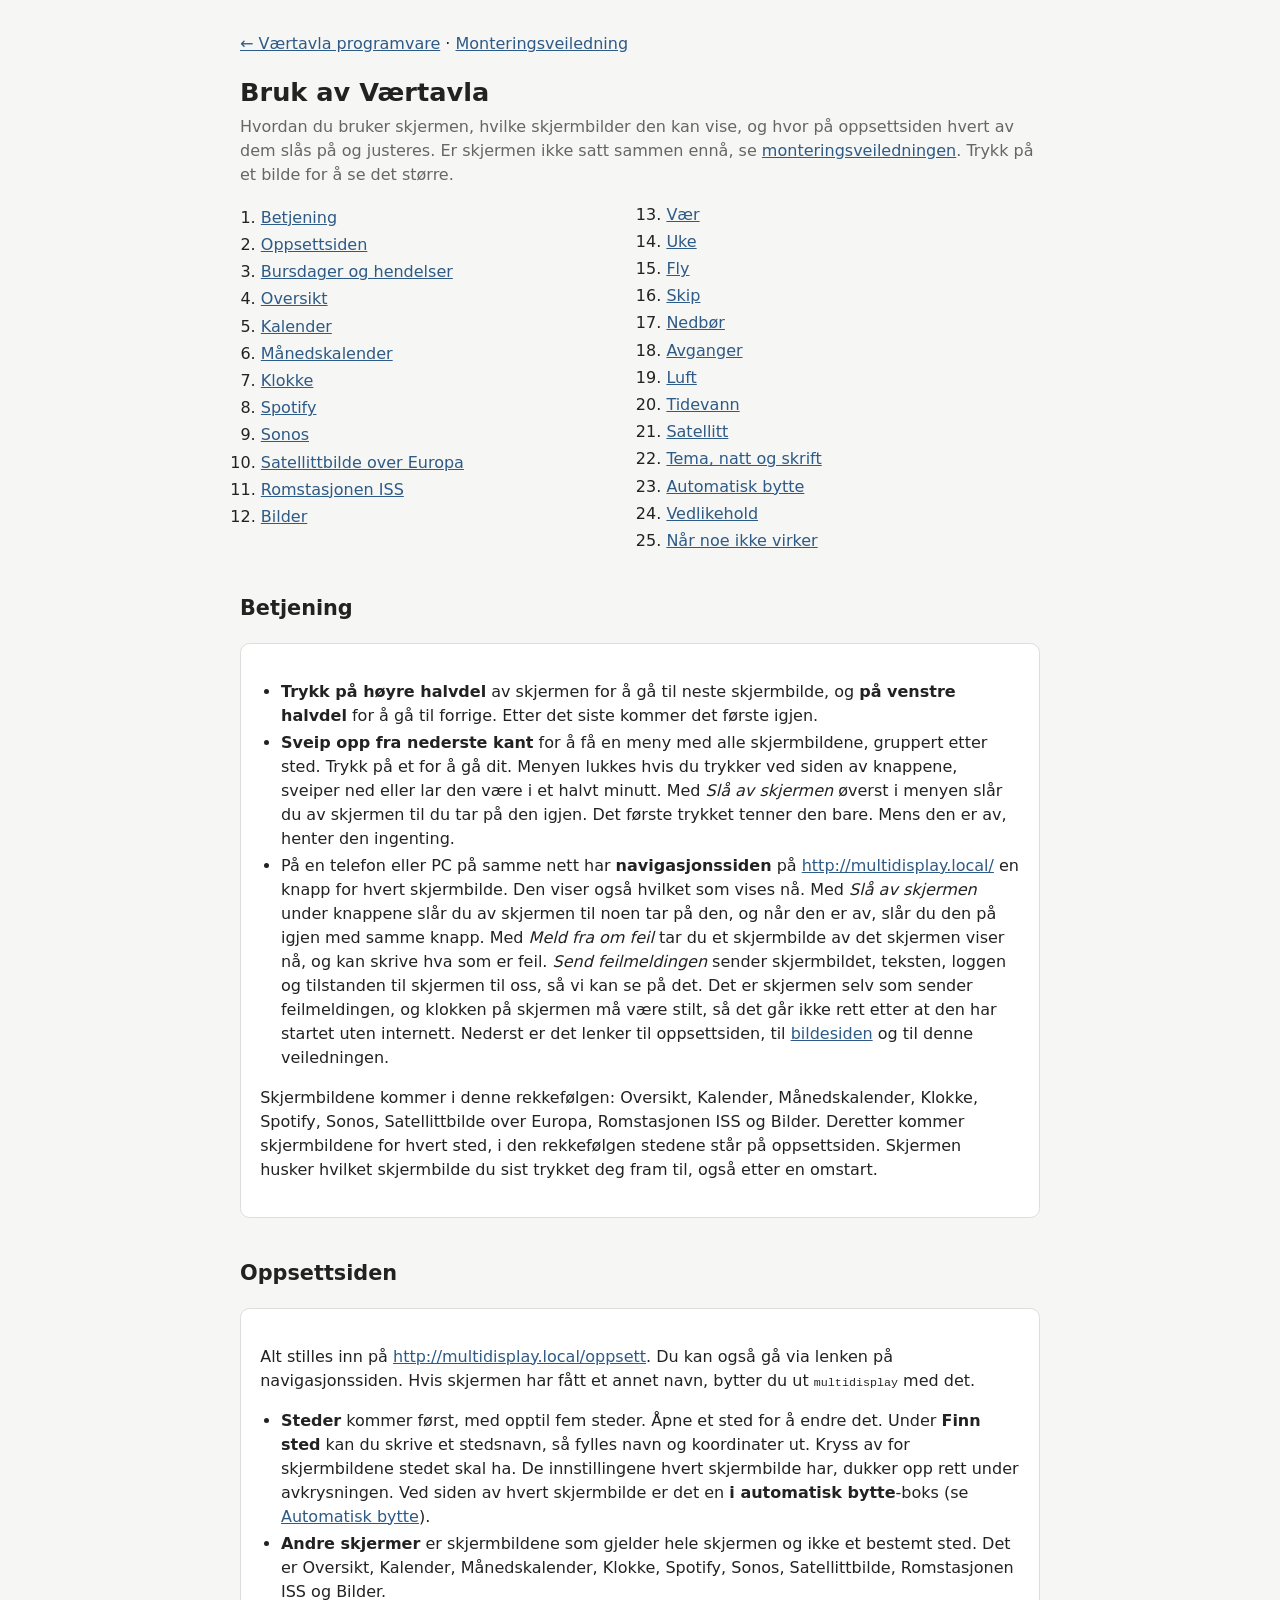
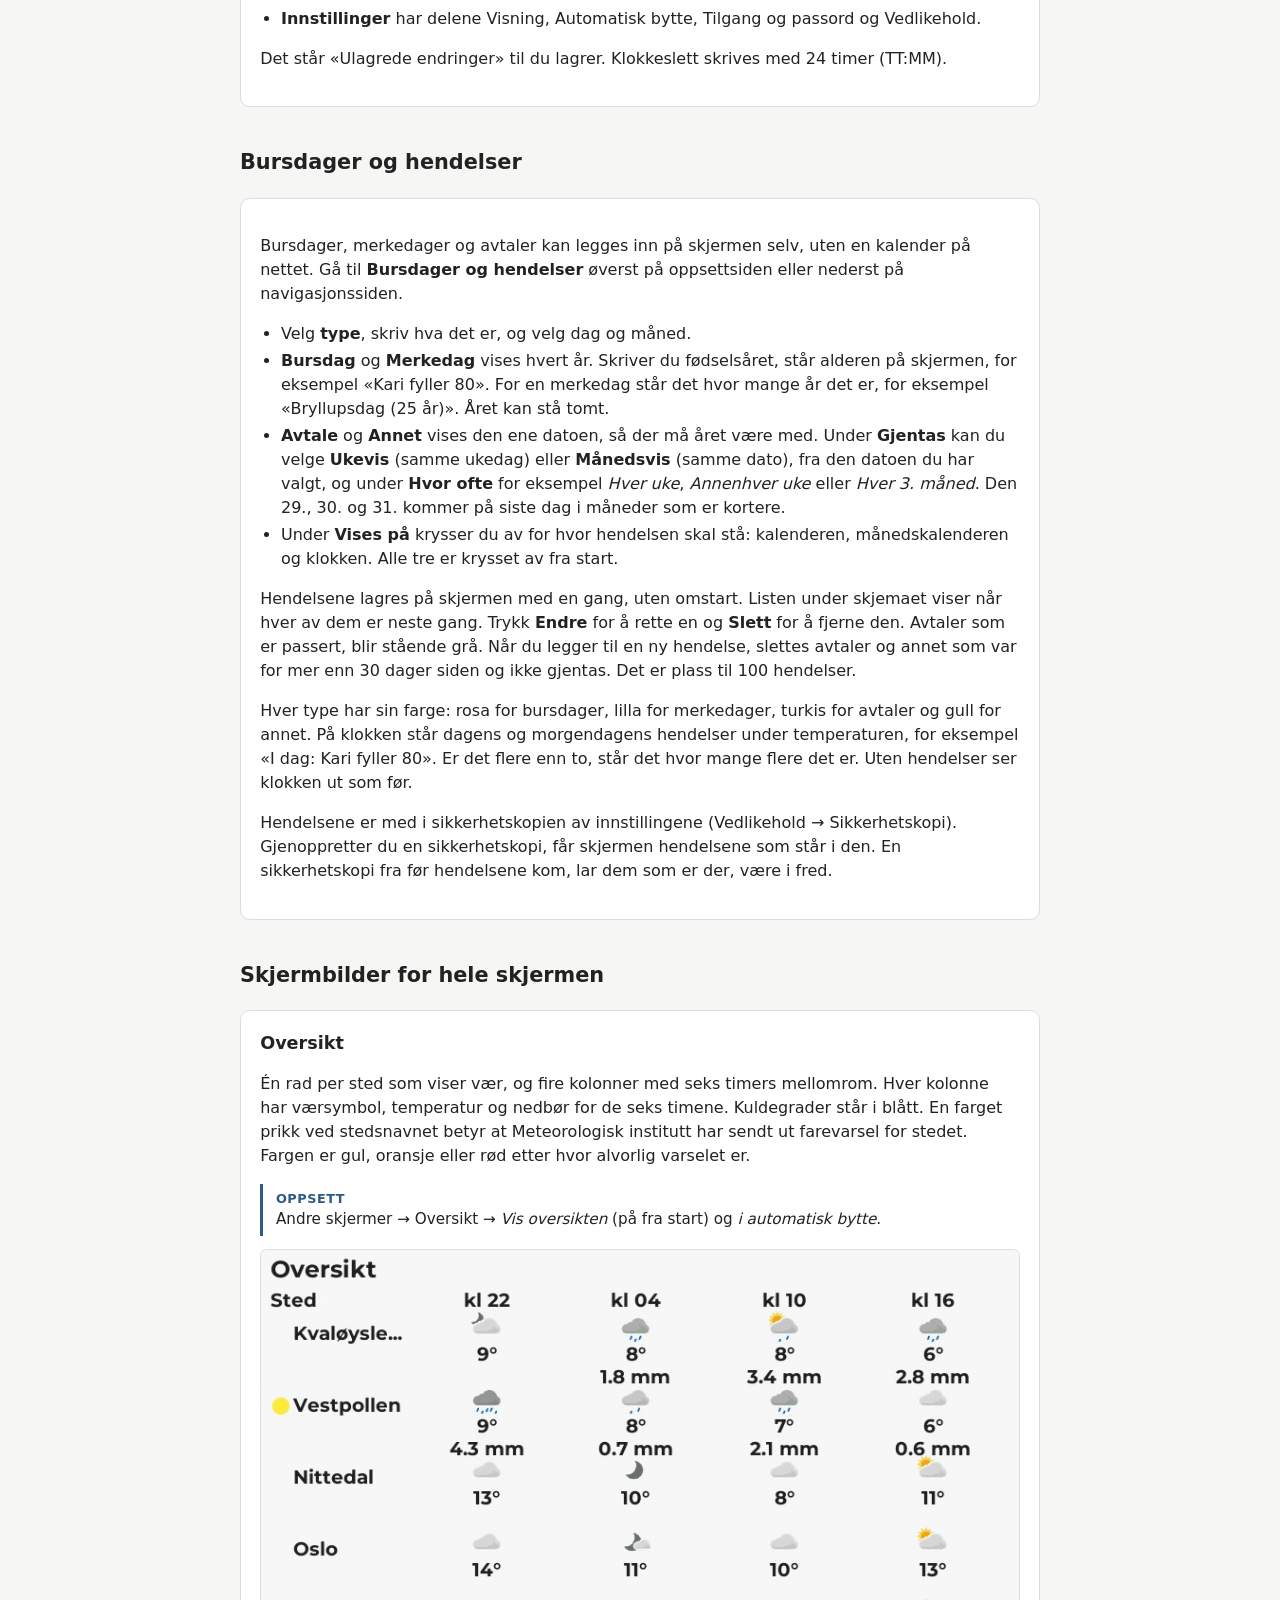
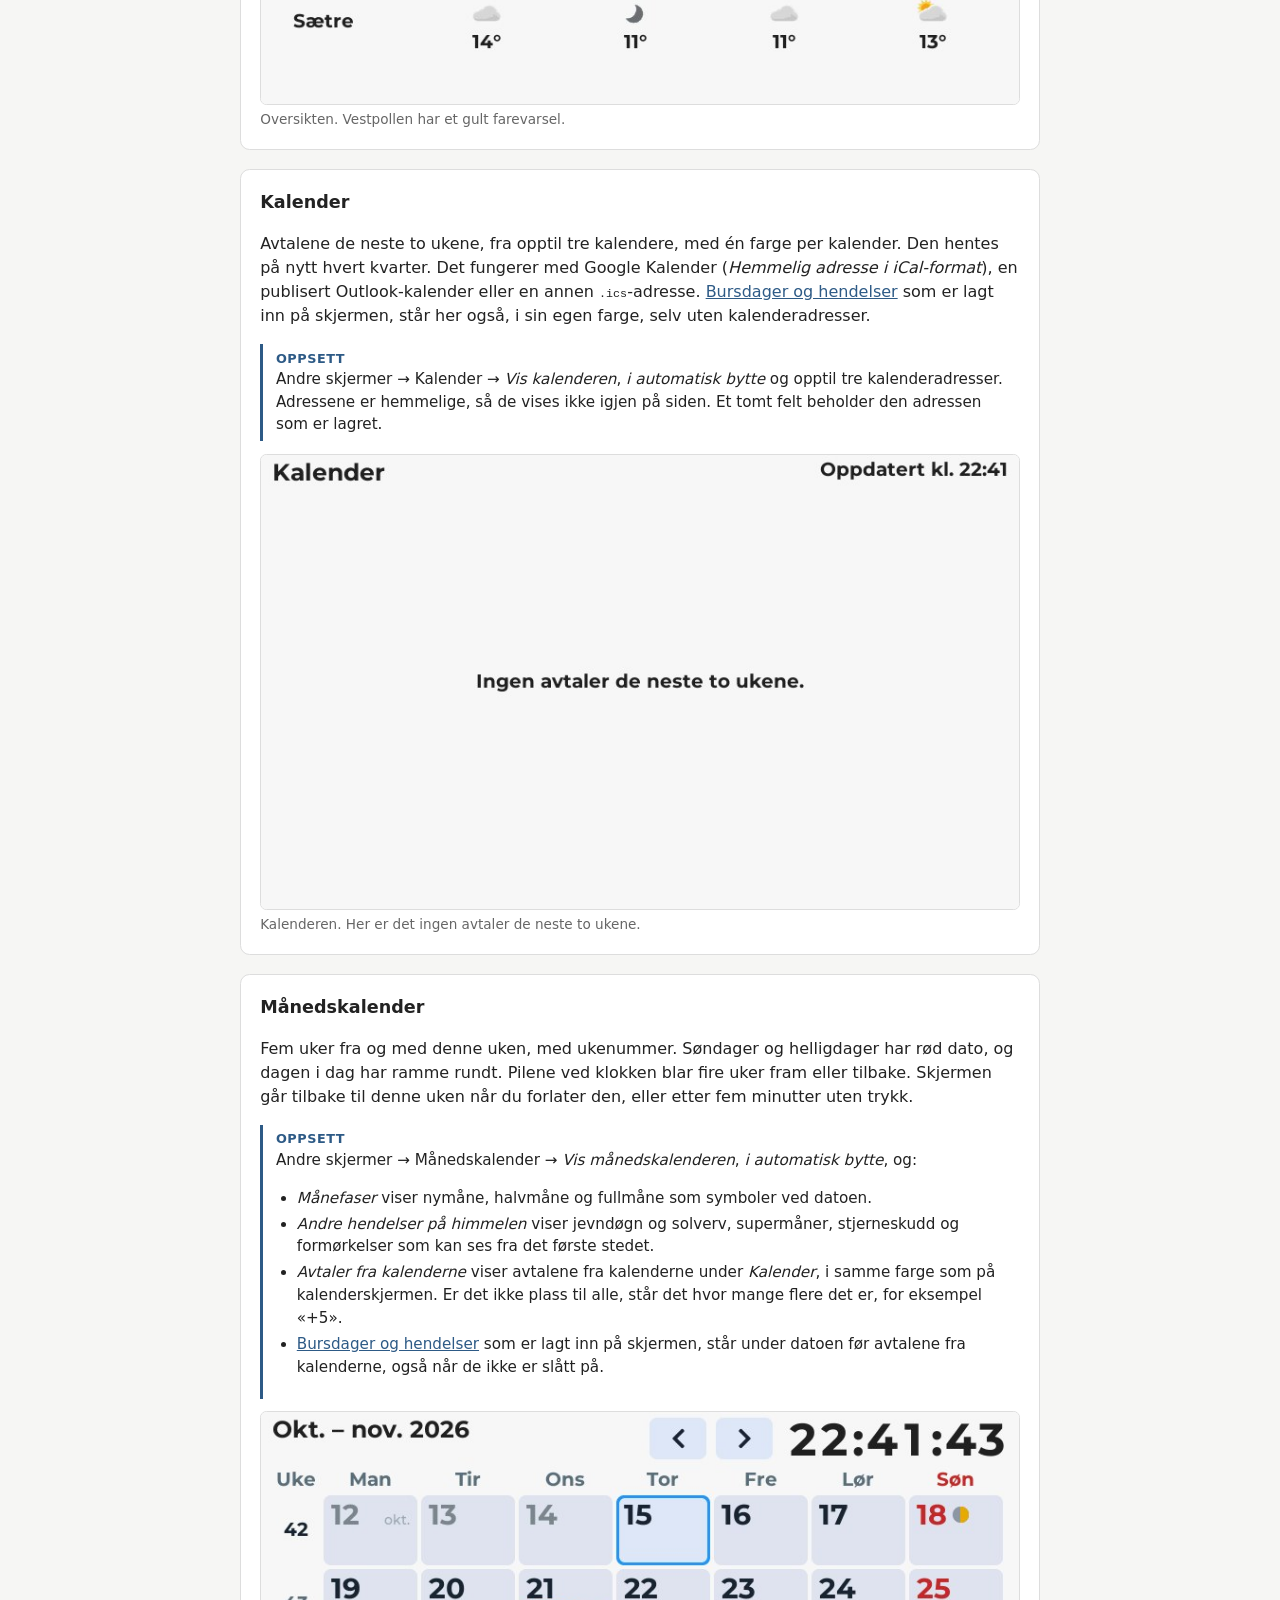
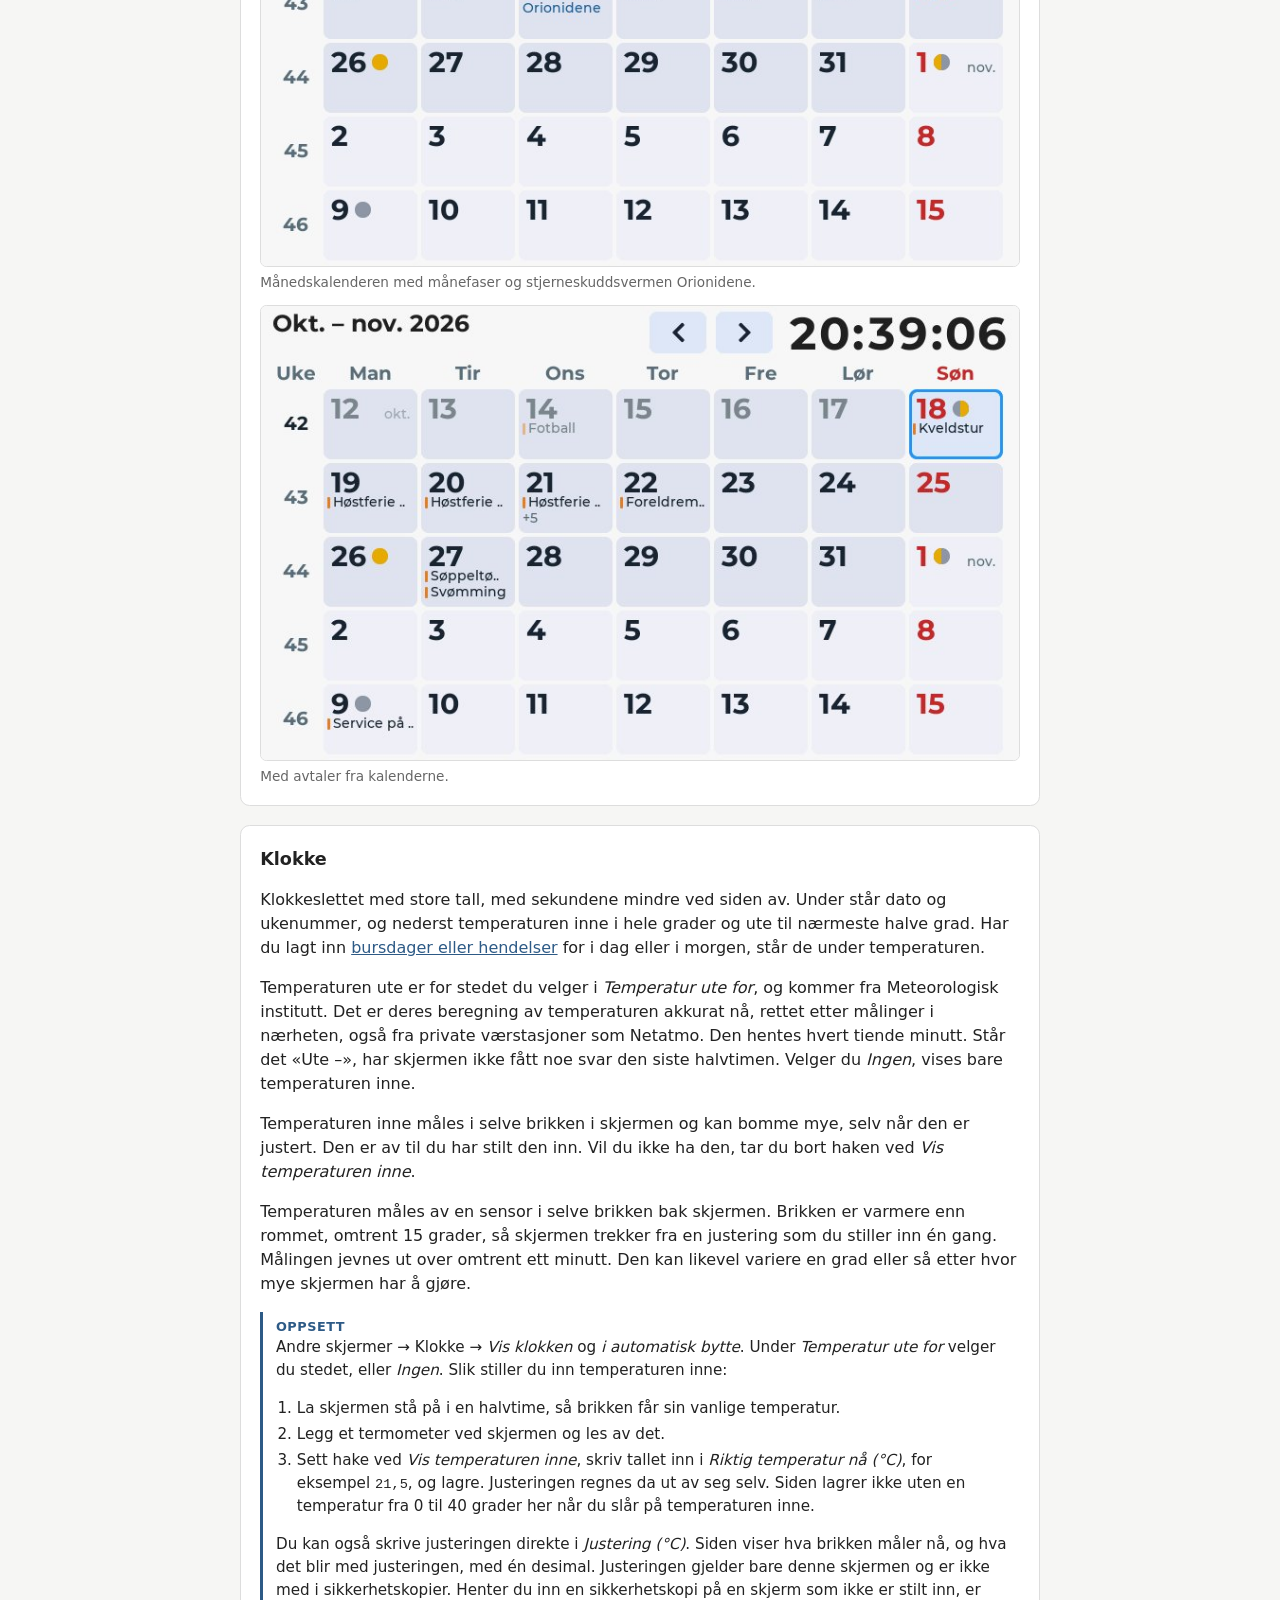
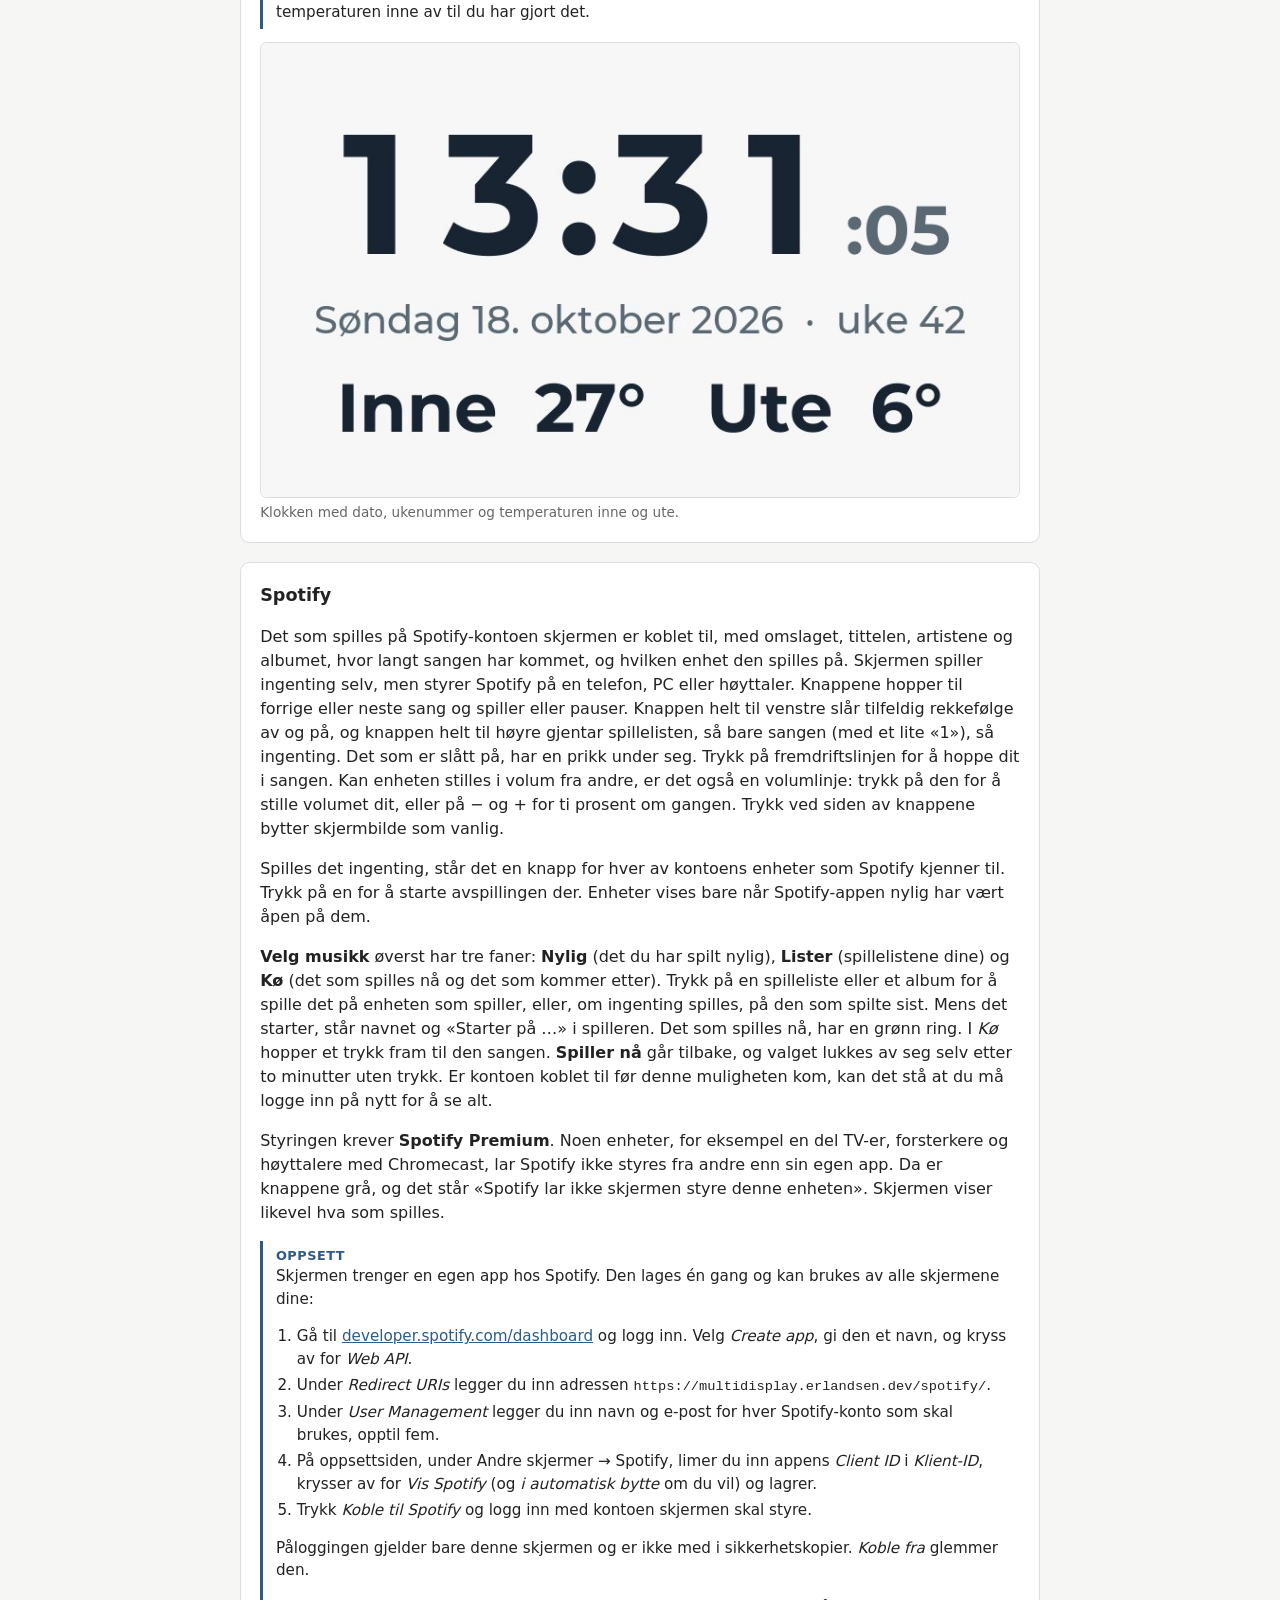
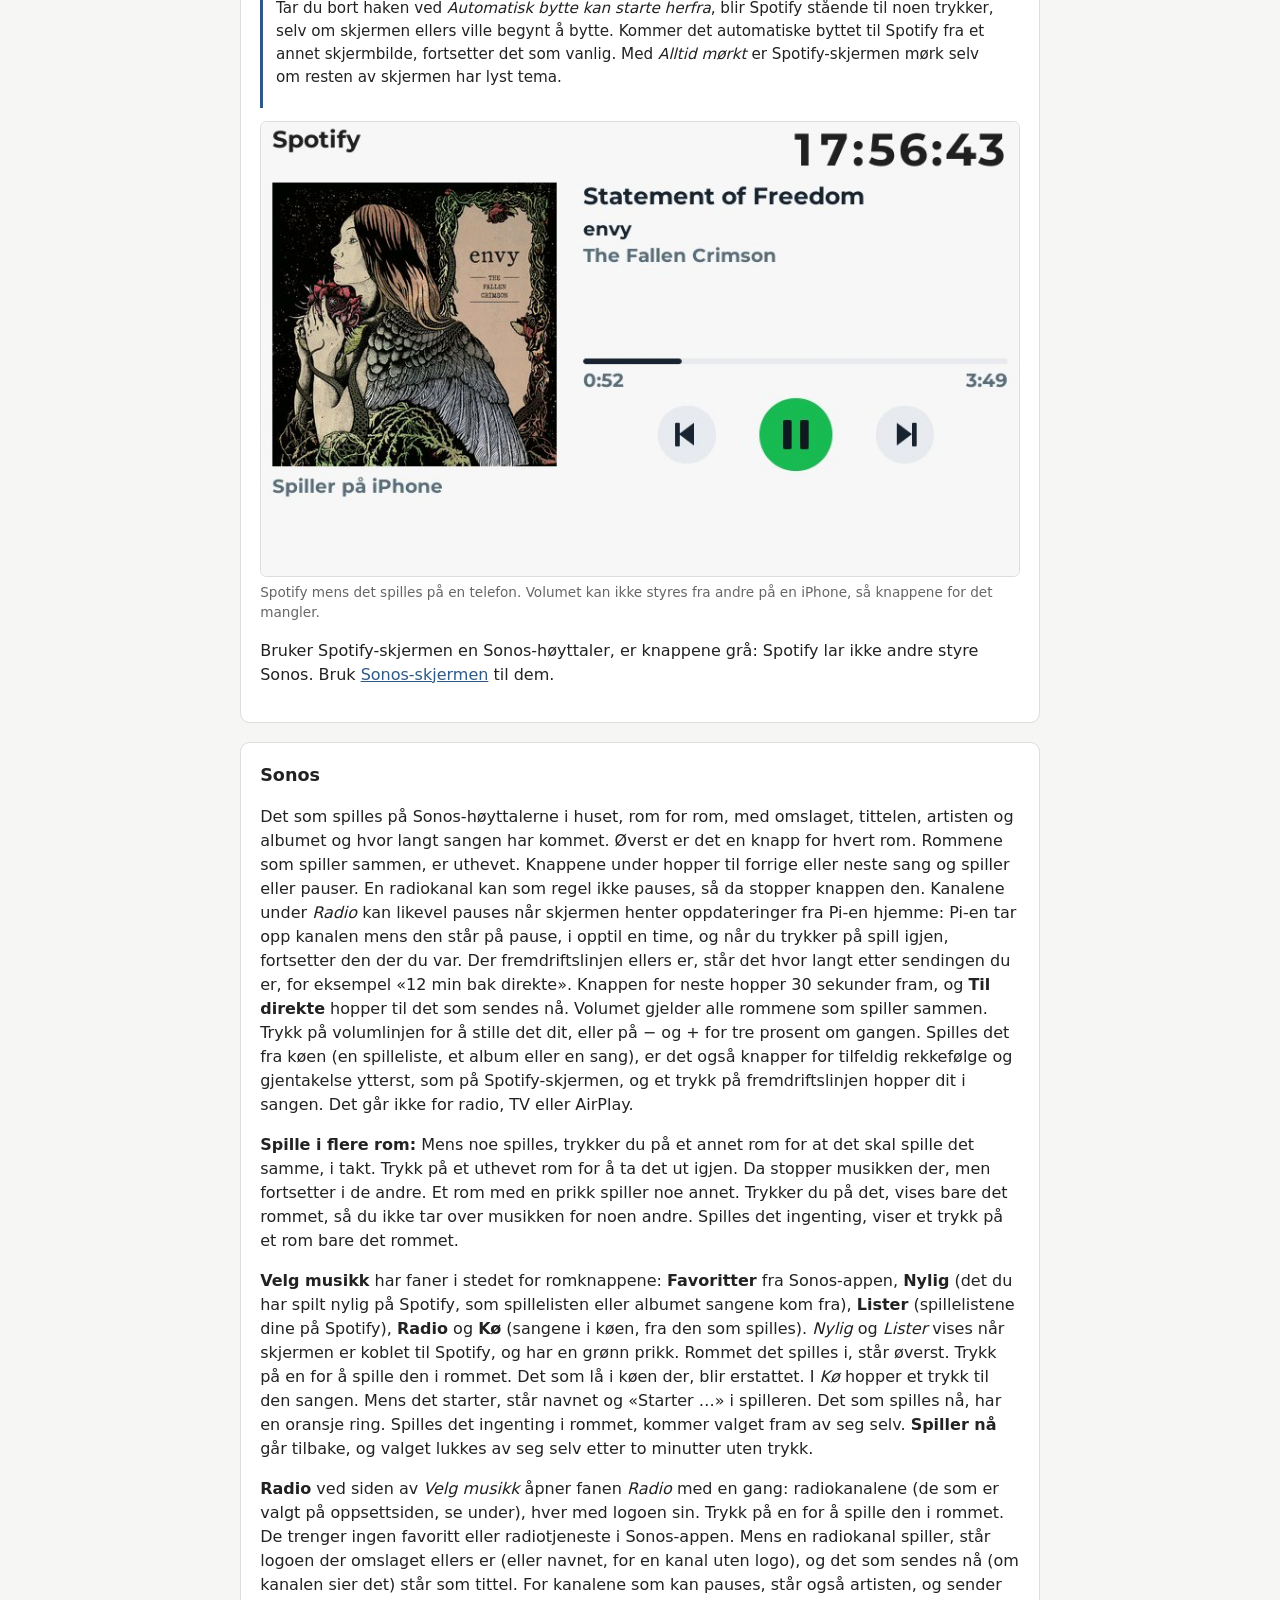
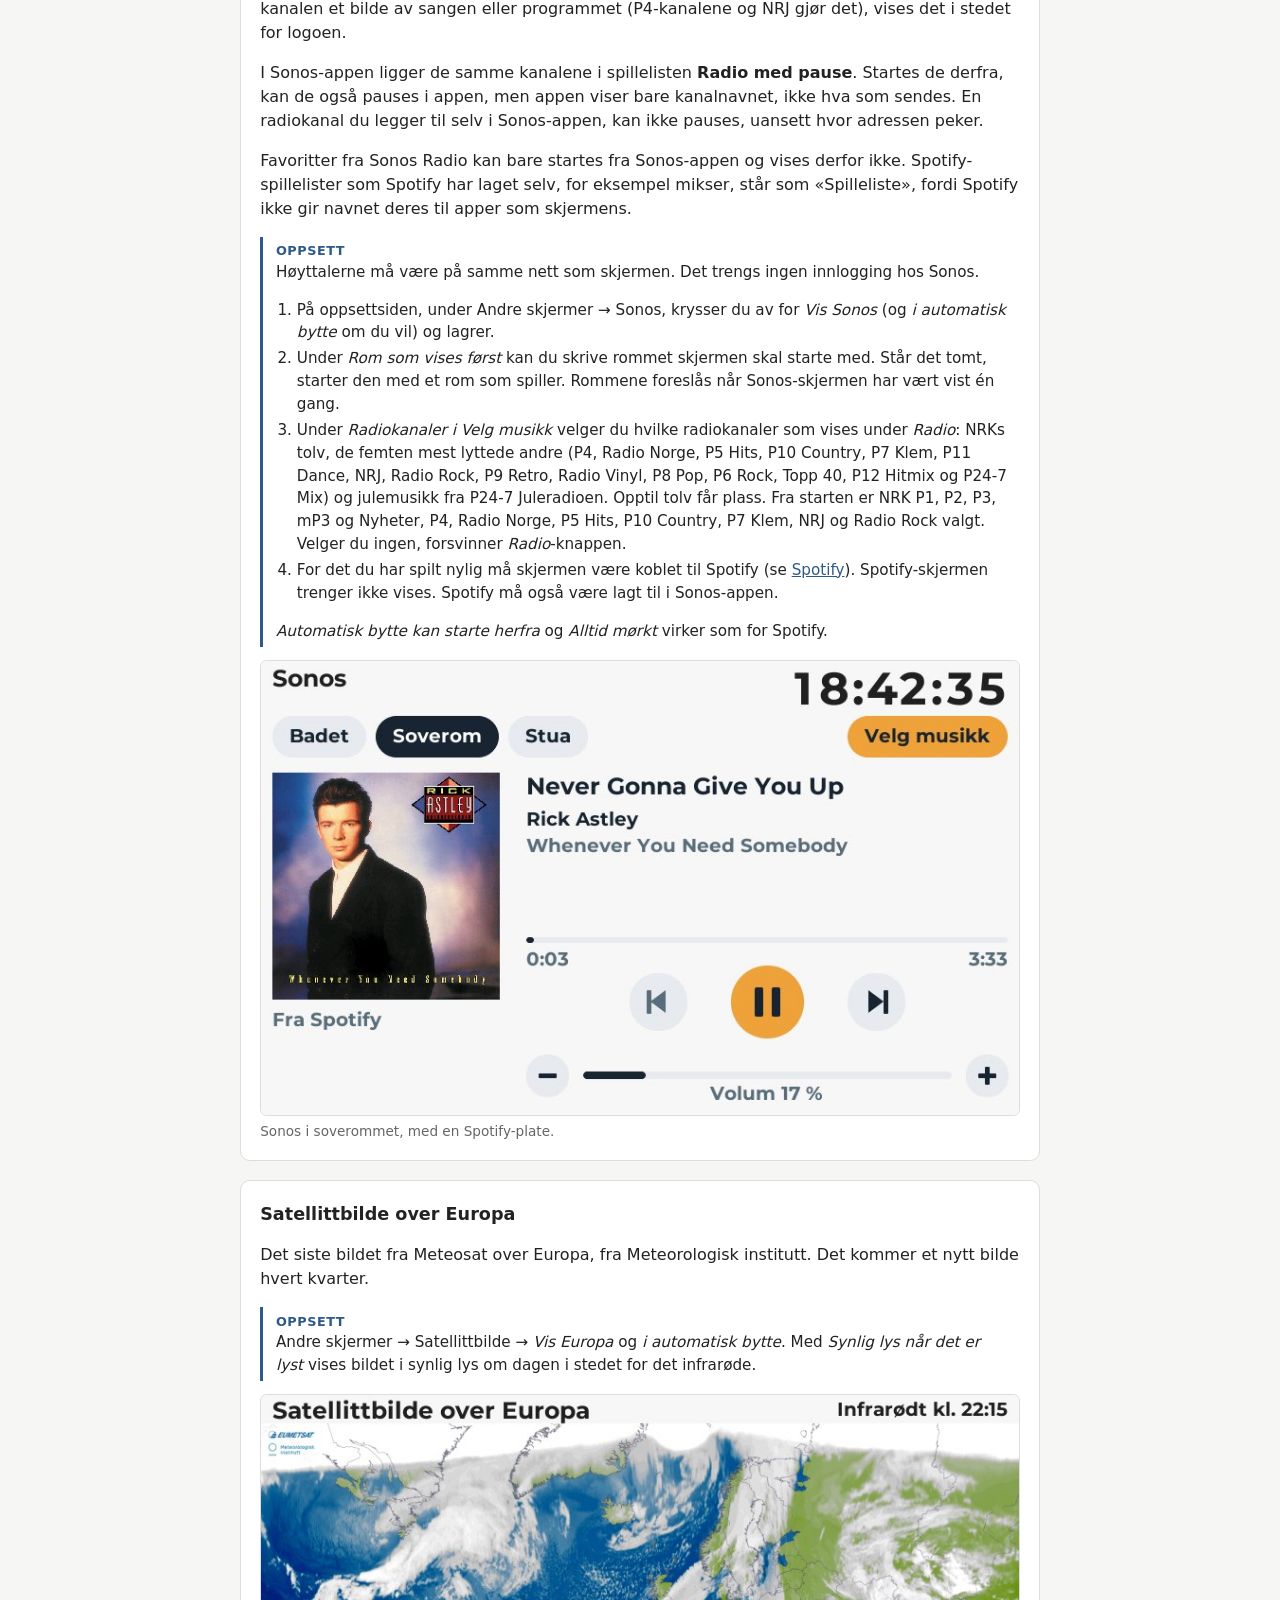
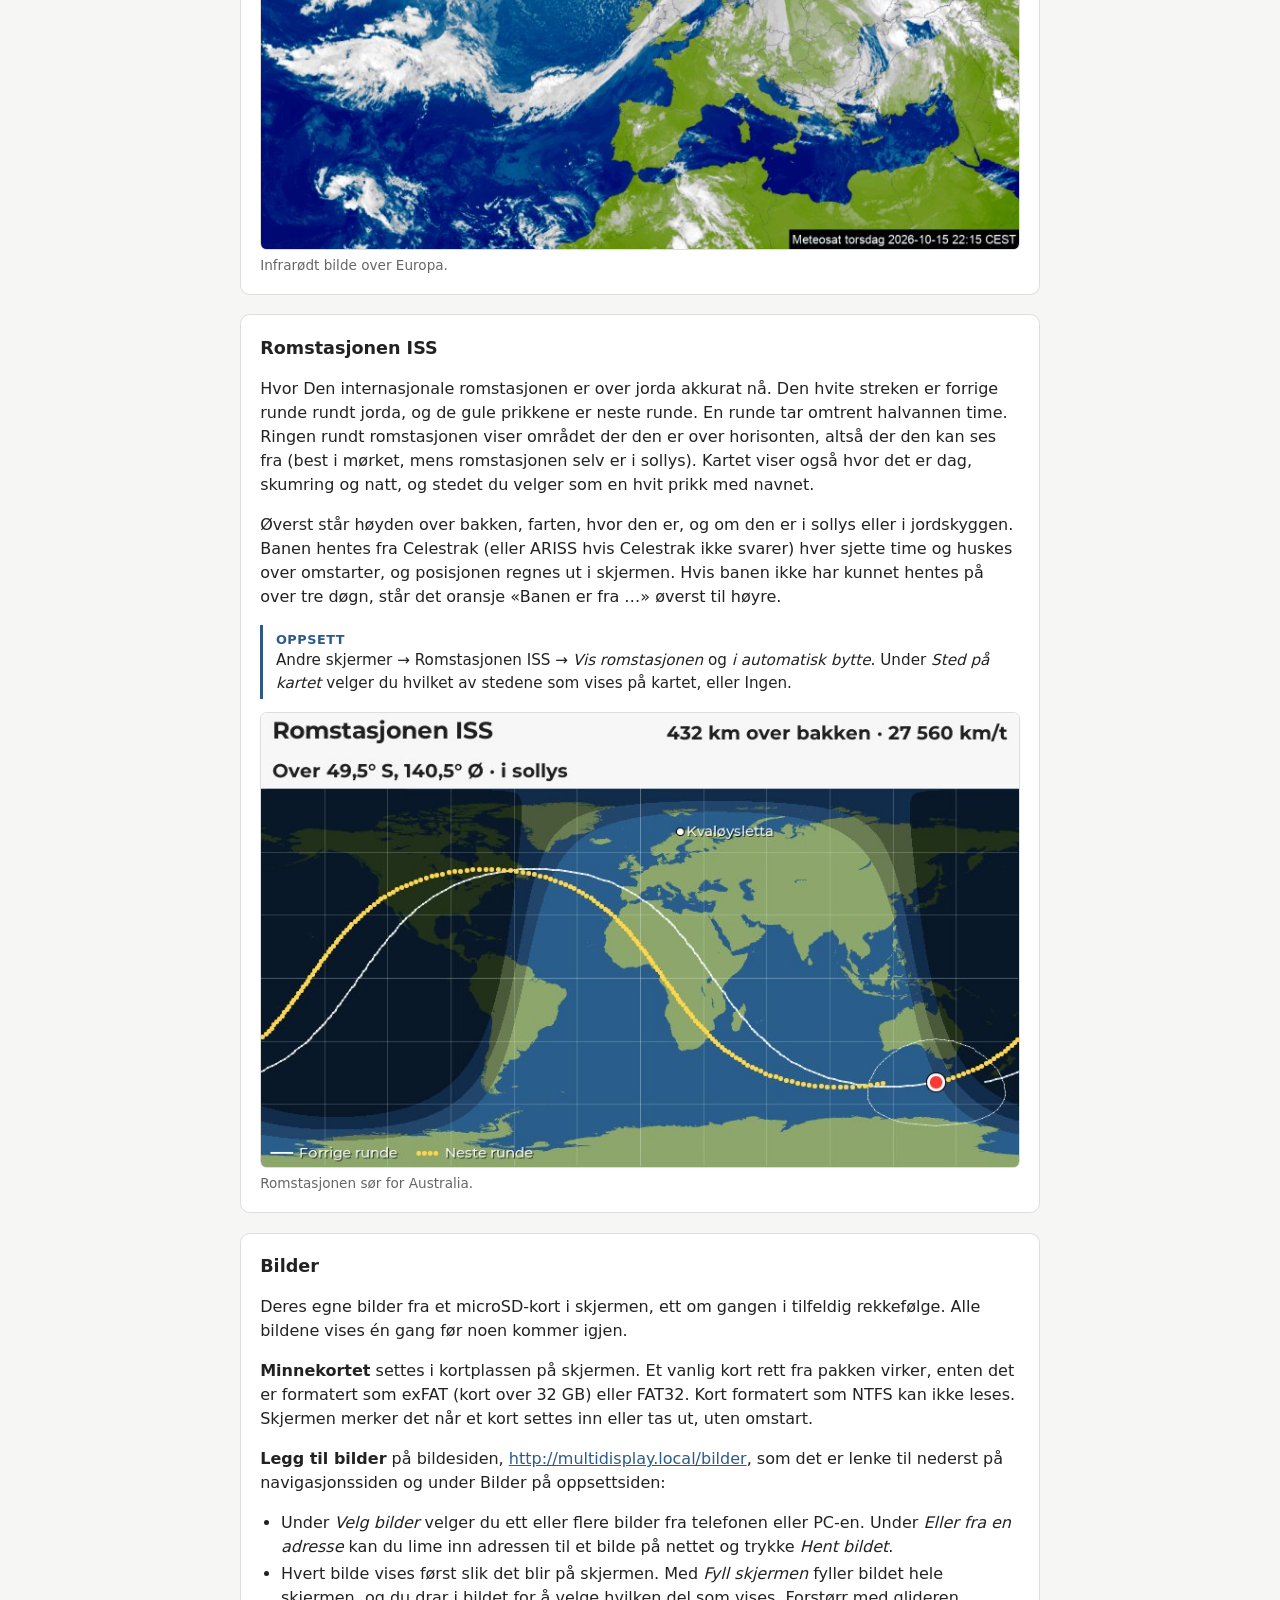
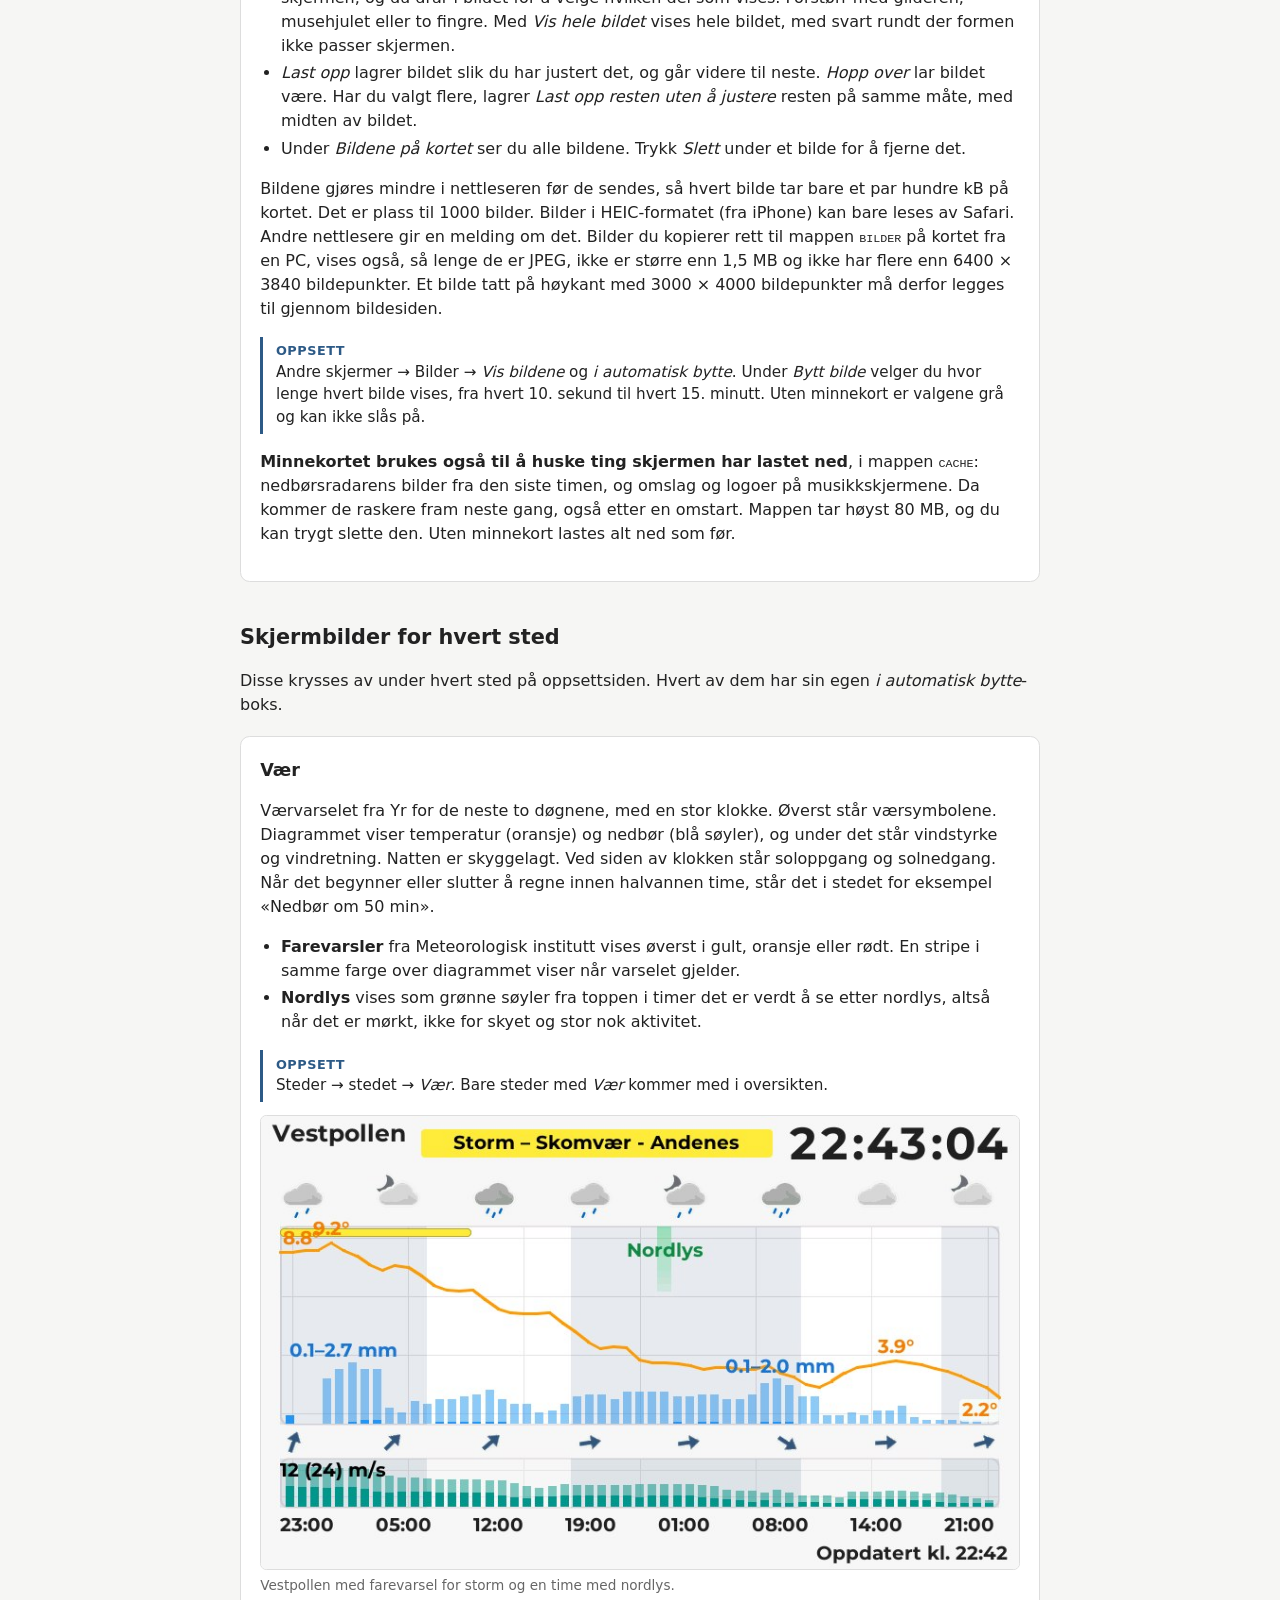
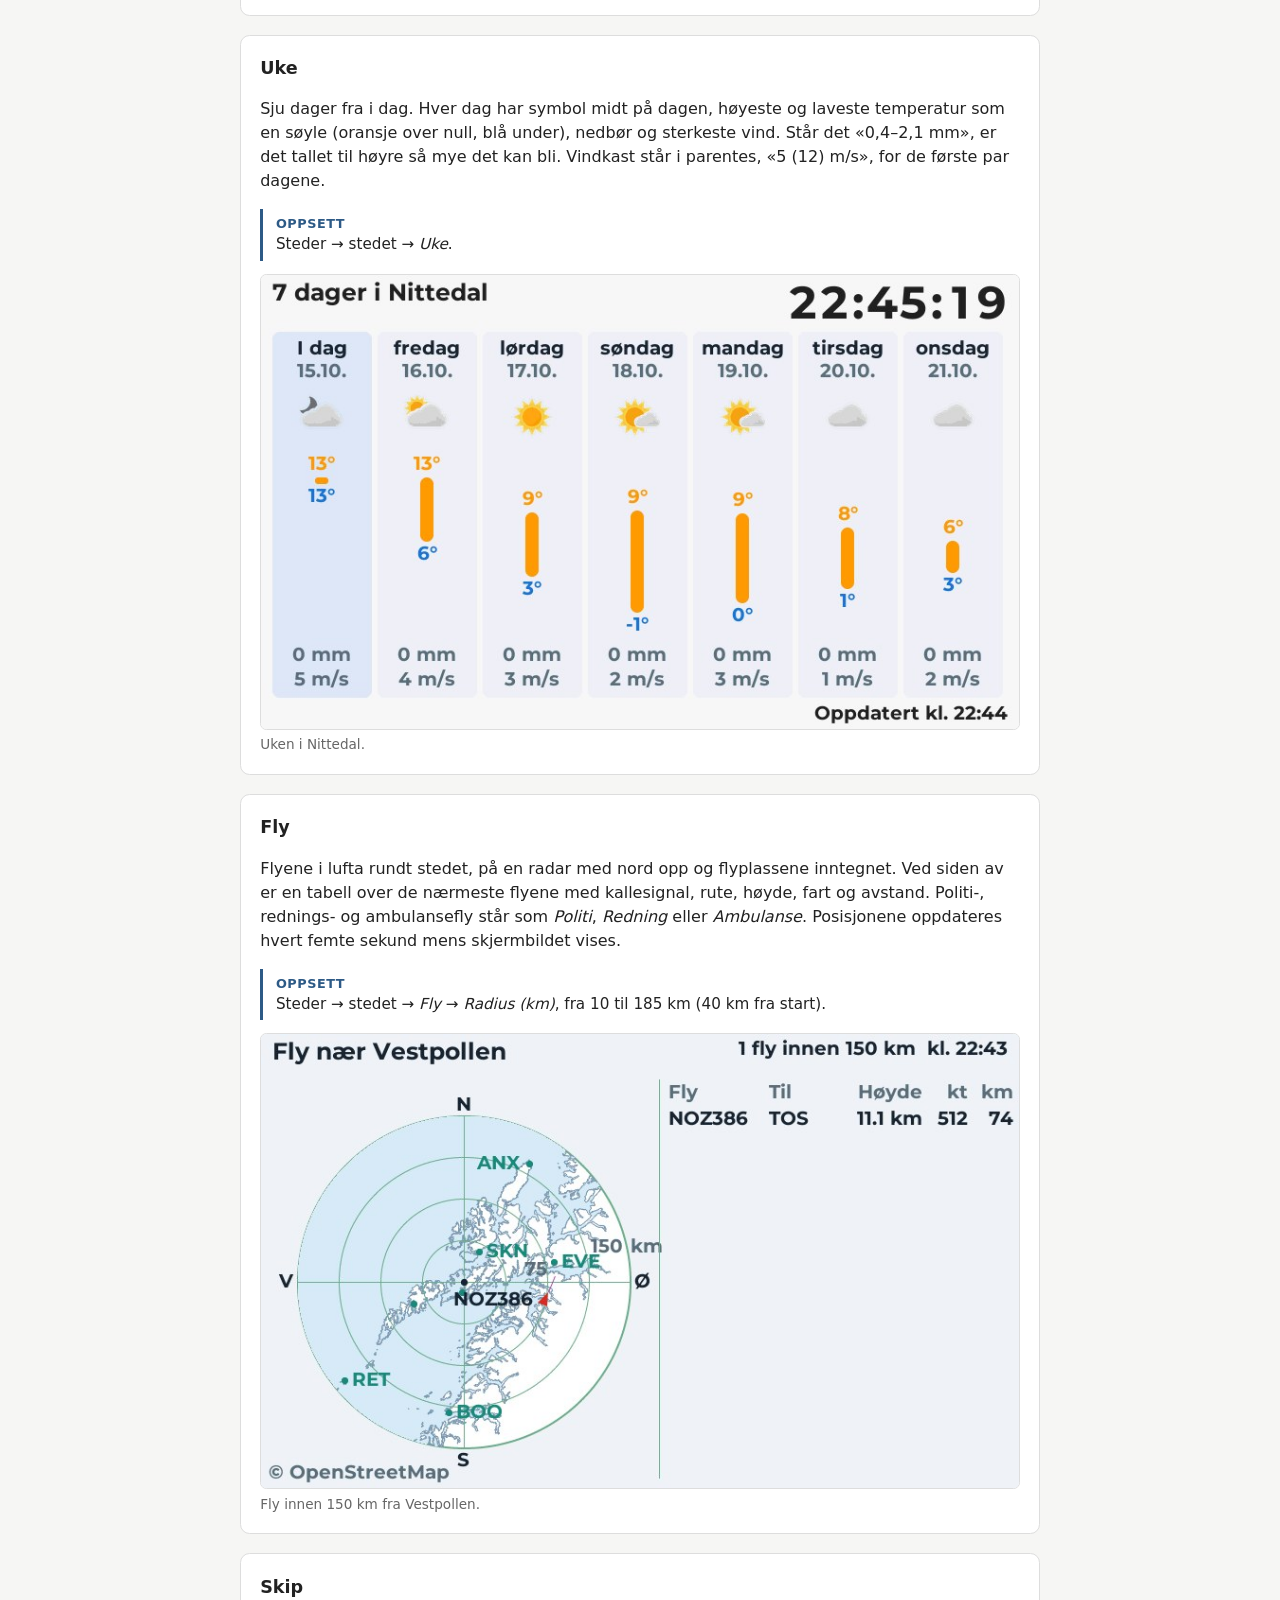
==== commit 6afc9ca4: "Downloads kept on the memory card when there is one - the rain radar's hour of frames, read back aft" ====
--- a/server/bruk/index.html
+++ b/server/bruk/index.html
@@ -228,6 +228,7 @@
 <p>Bildene gjøres mindre i nettleseren før de sendes, så hvert bilde tar bare et par hundre kB på kortet. Det er plass til 1000 bilder. Bilder i HEIC-formatet (fra iPhone) kan bare leses av Safari. Andre nettlesere gir en melding om det. Bilder du kopierer rett til mappen <code>BILDER</code> på kortet fra en PC, vises også, så lenge de er JPEG, ikke er større enn 1,5 MB og ikke har flere enn 6400 × 3840 bildepunkter. Et bilde tatt på høykant med 3000 × 4000 bildepunkter må derfor legges til gjennom bildesiden.</p>
 <div class="set"><b>Oppsett</b>Andre skjermer → Bilder → <i>Vis bildene</i> og <i>i automatisk bytte</i>. Under <i>Bytt bilde</i> velger du hvor lenge hvert bilde vises, fra hvert 10. sekund til hvert 15. minutt.
 Uten minnekort er valgene grå og kan ikke slås på.</div>
+<p><b>Minnekortet brukes også til å huske ting skjermen har lastet ned</b>, i mappen <code>CACHE</code>: nedbørsradarens bilder fra den siste timen, og omslag og logoer på musikkskjermene. Da kommer de raskere fram neste gang, også etter en omstart. Mappen tar høyst 80 MB, og du kan trygt slette den. Uten minnekort lastes alt ned som før.</p>
 </section>
 
 <h2>Skjermbilder for hvert sted</h2>
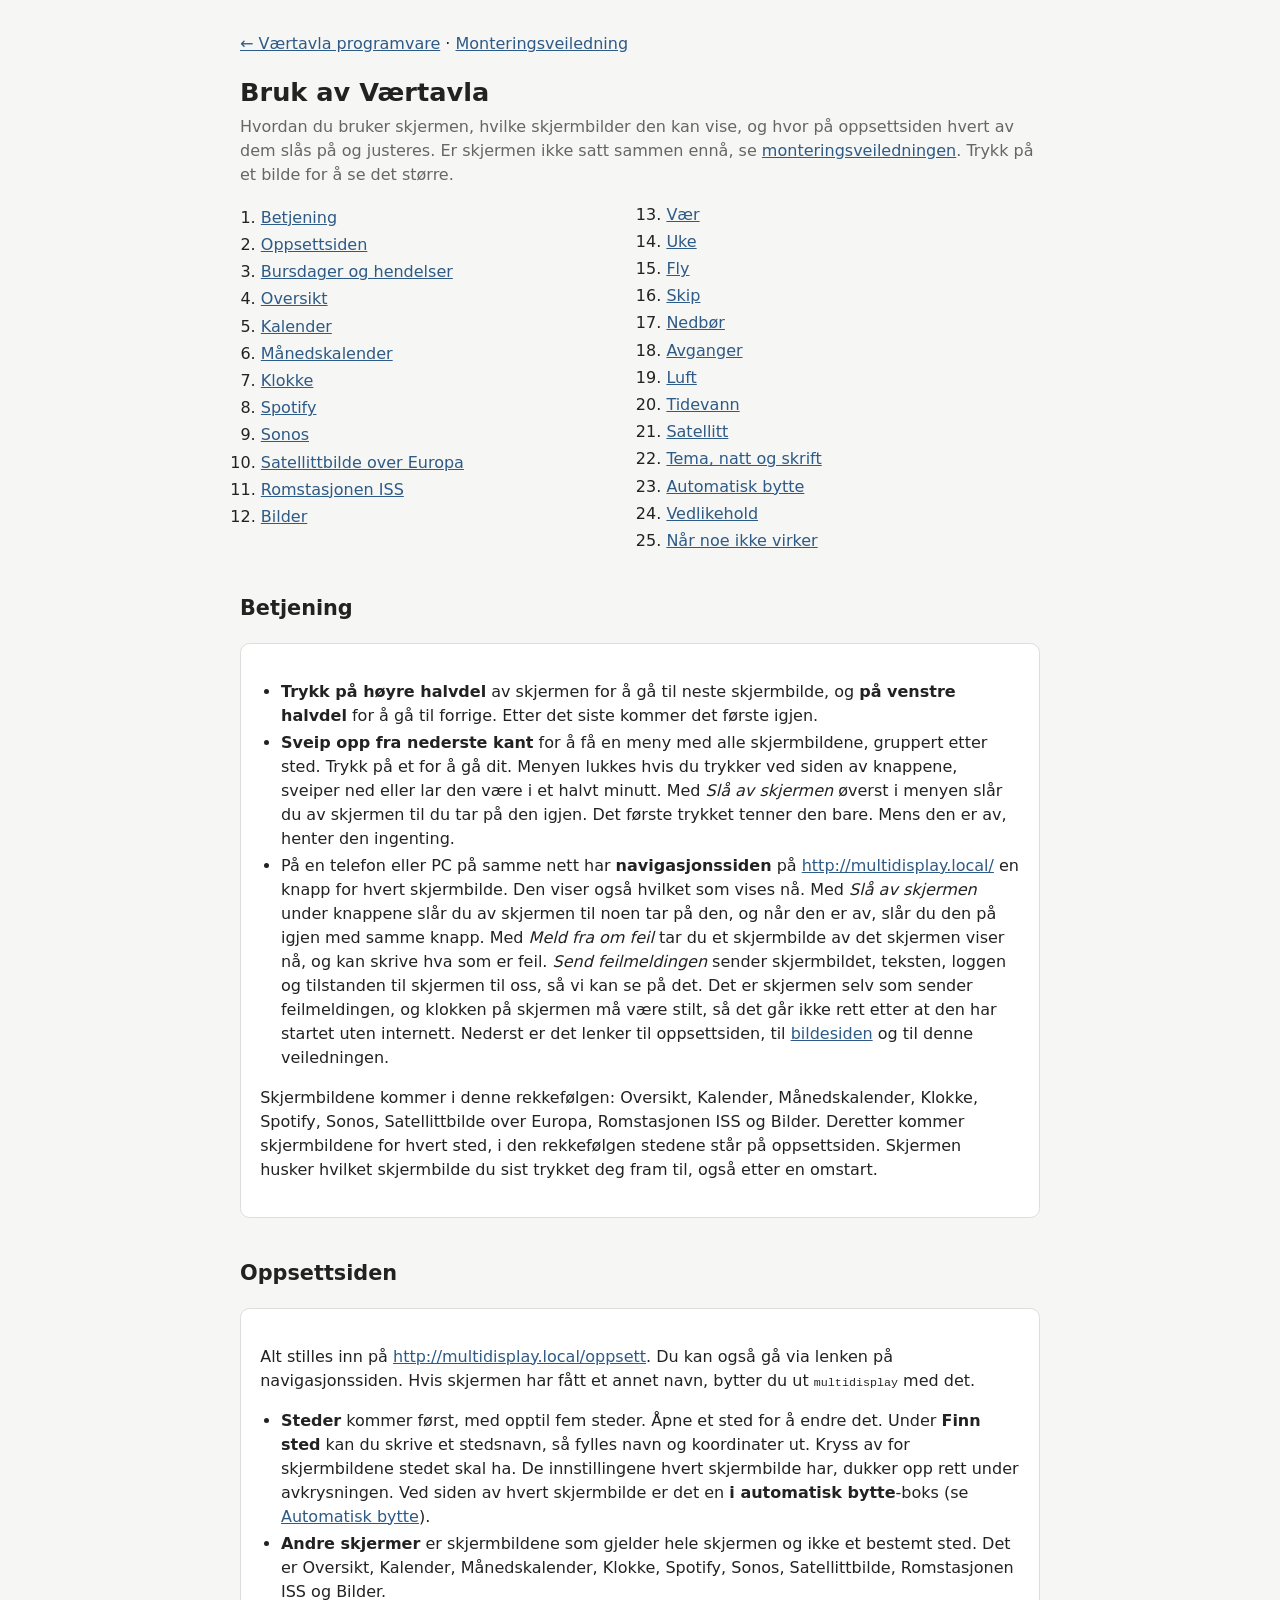
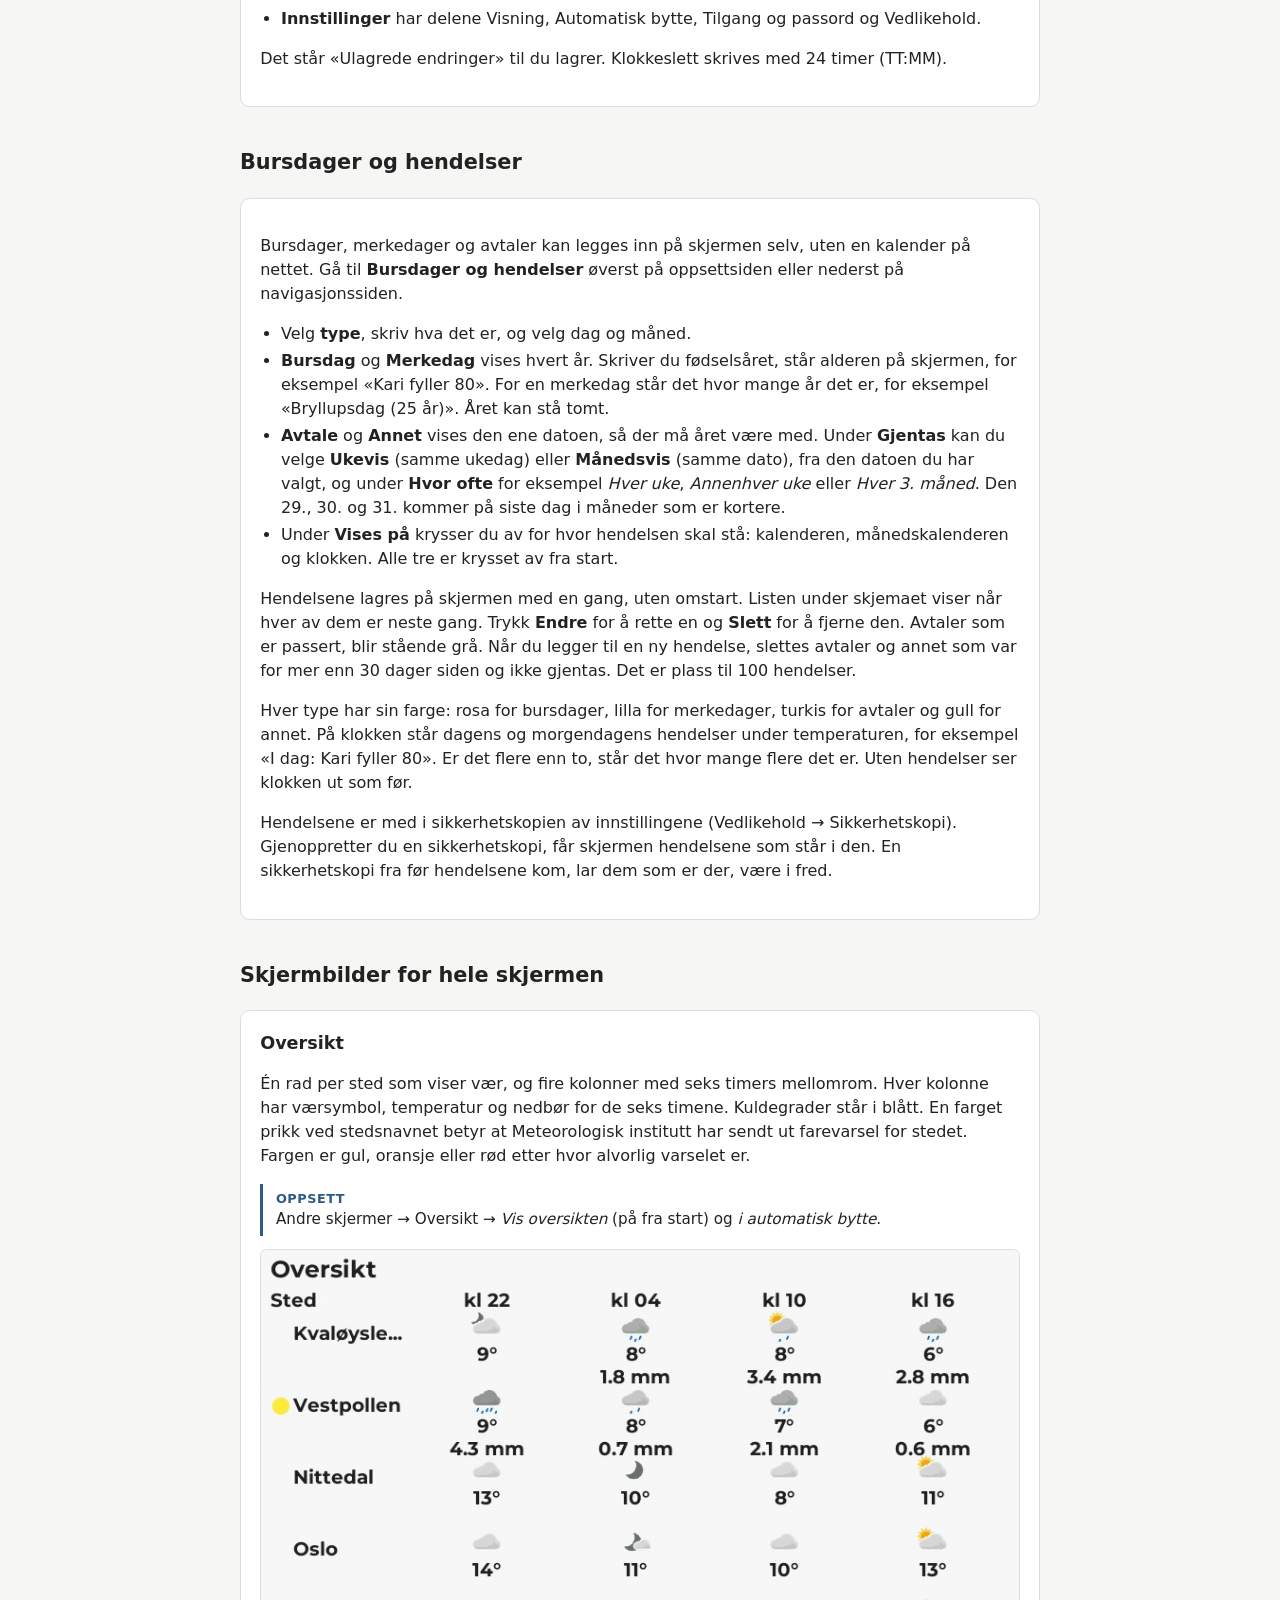
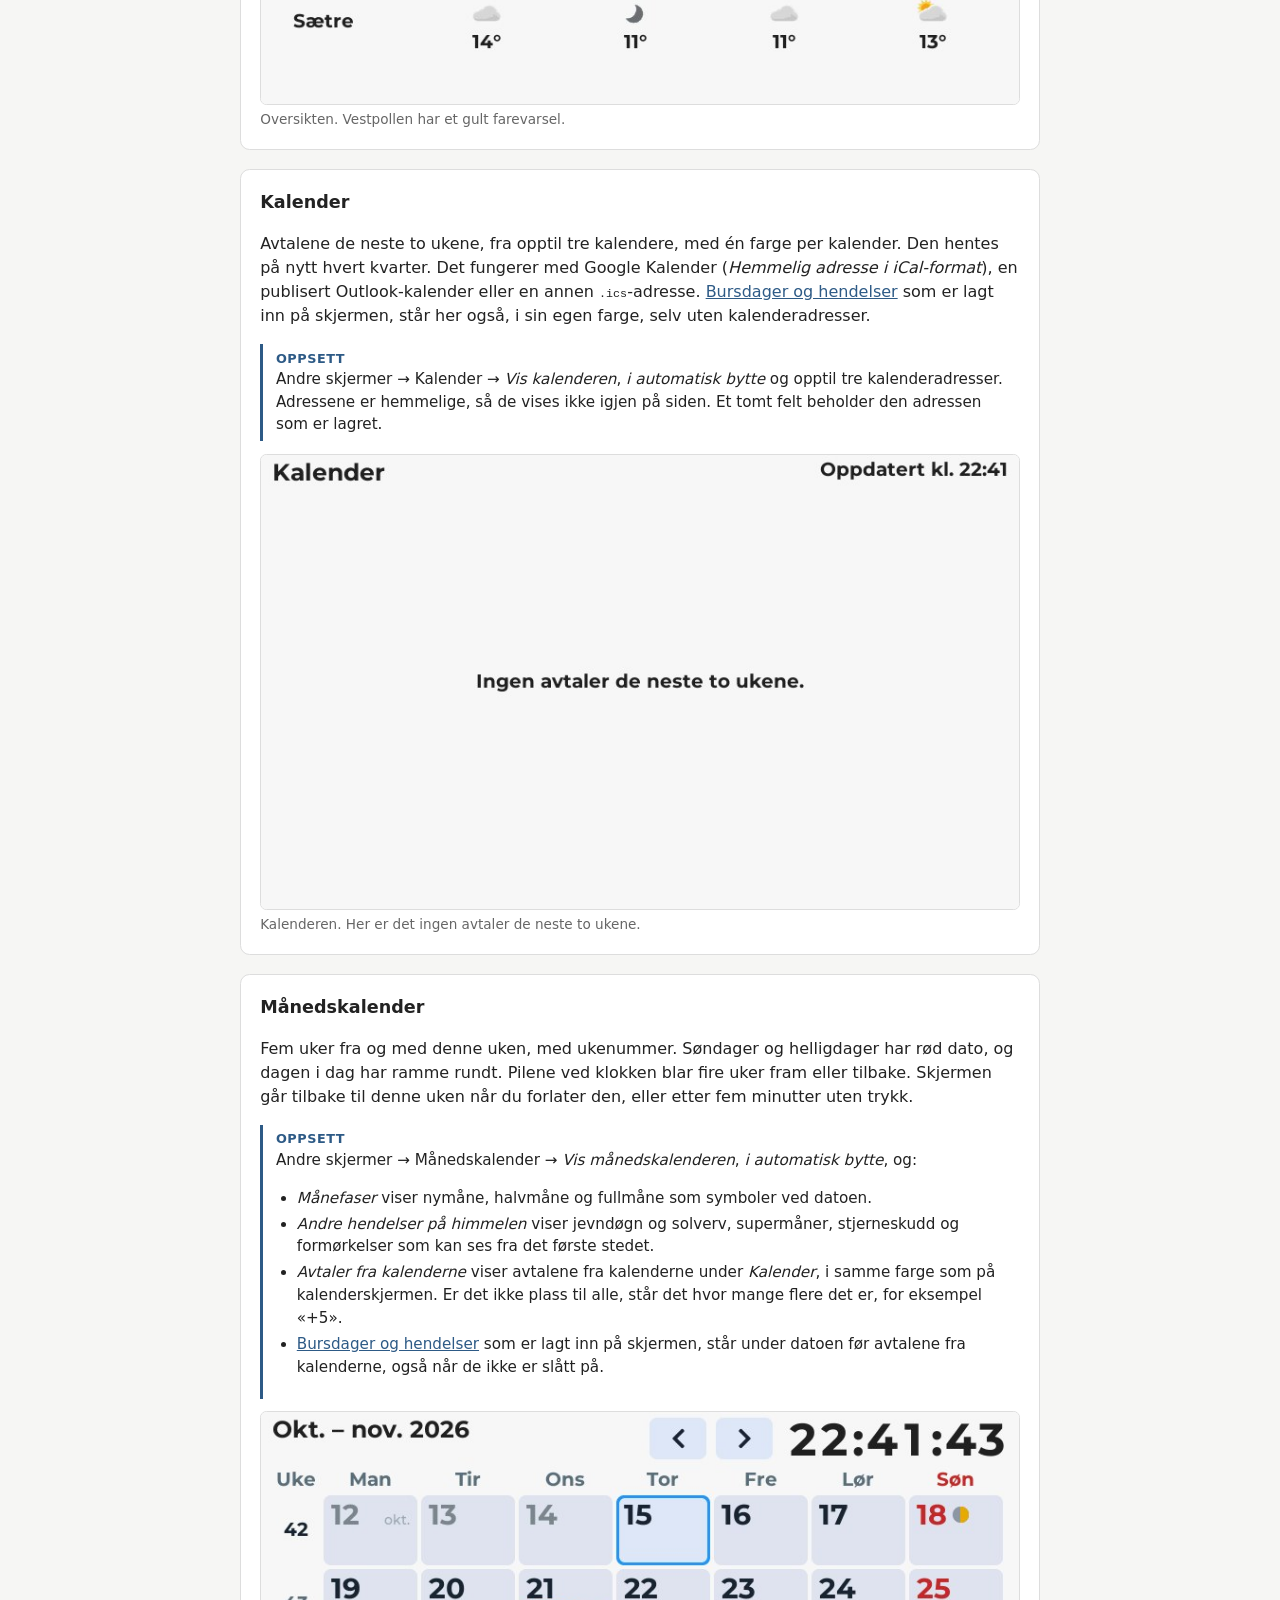
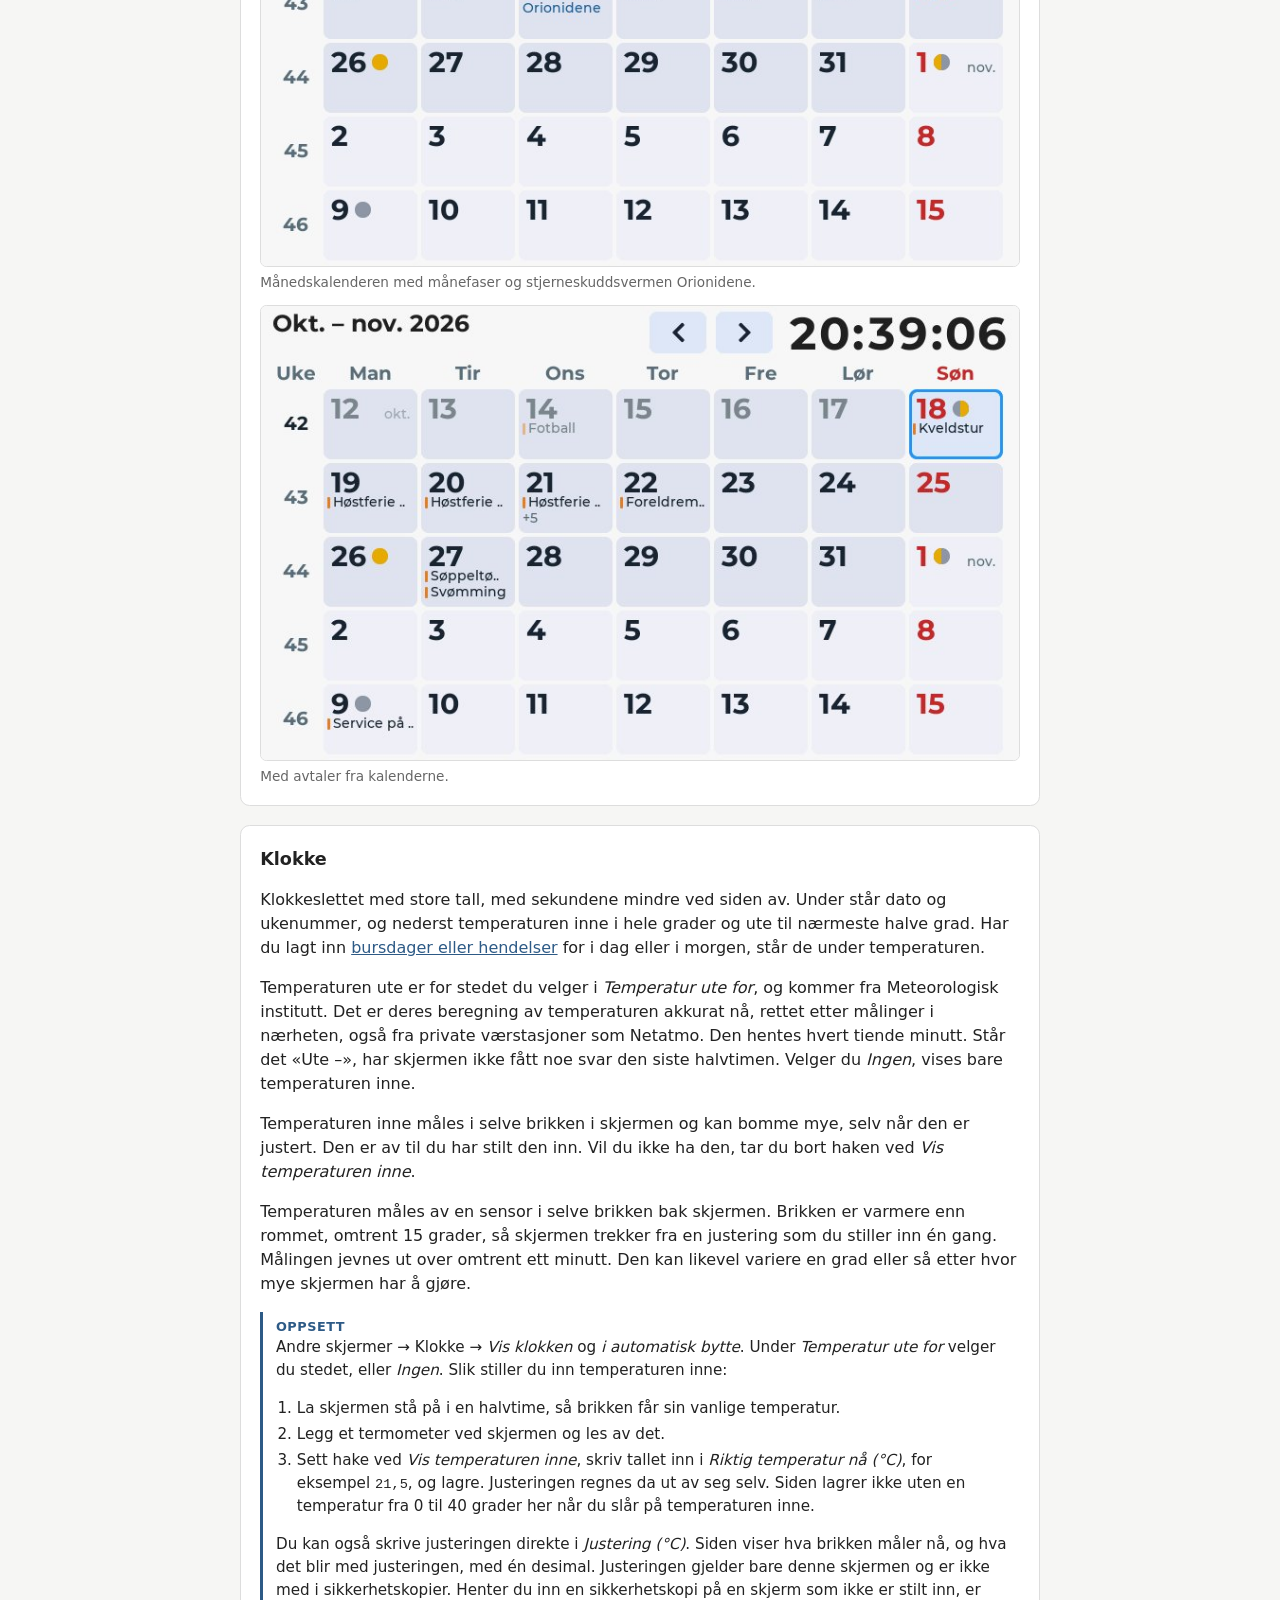
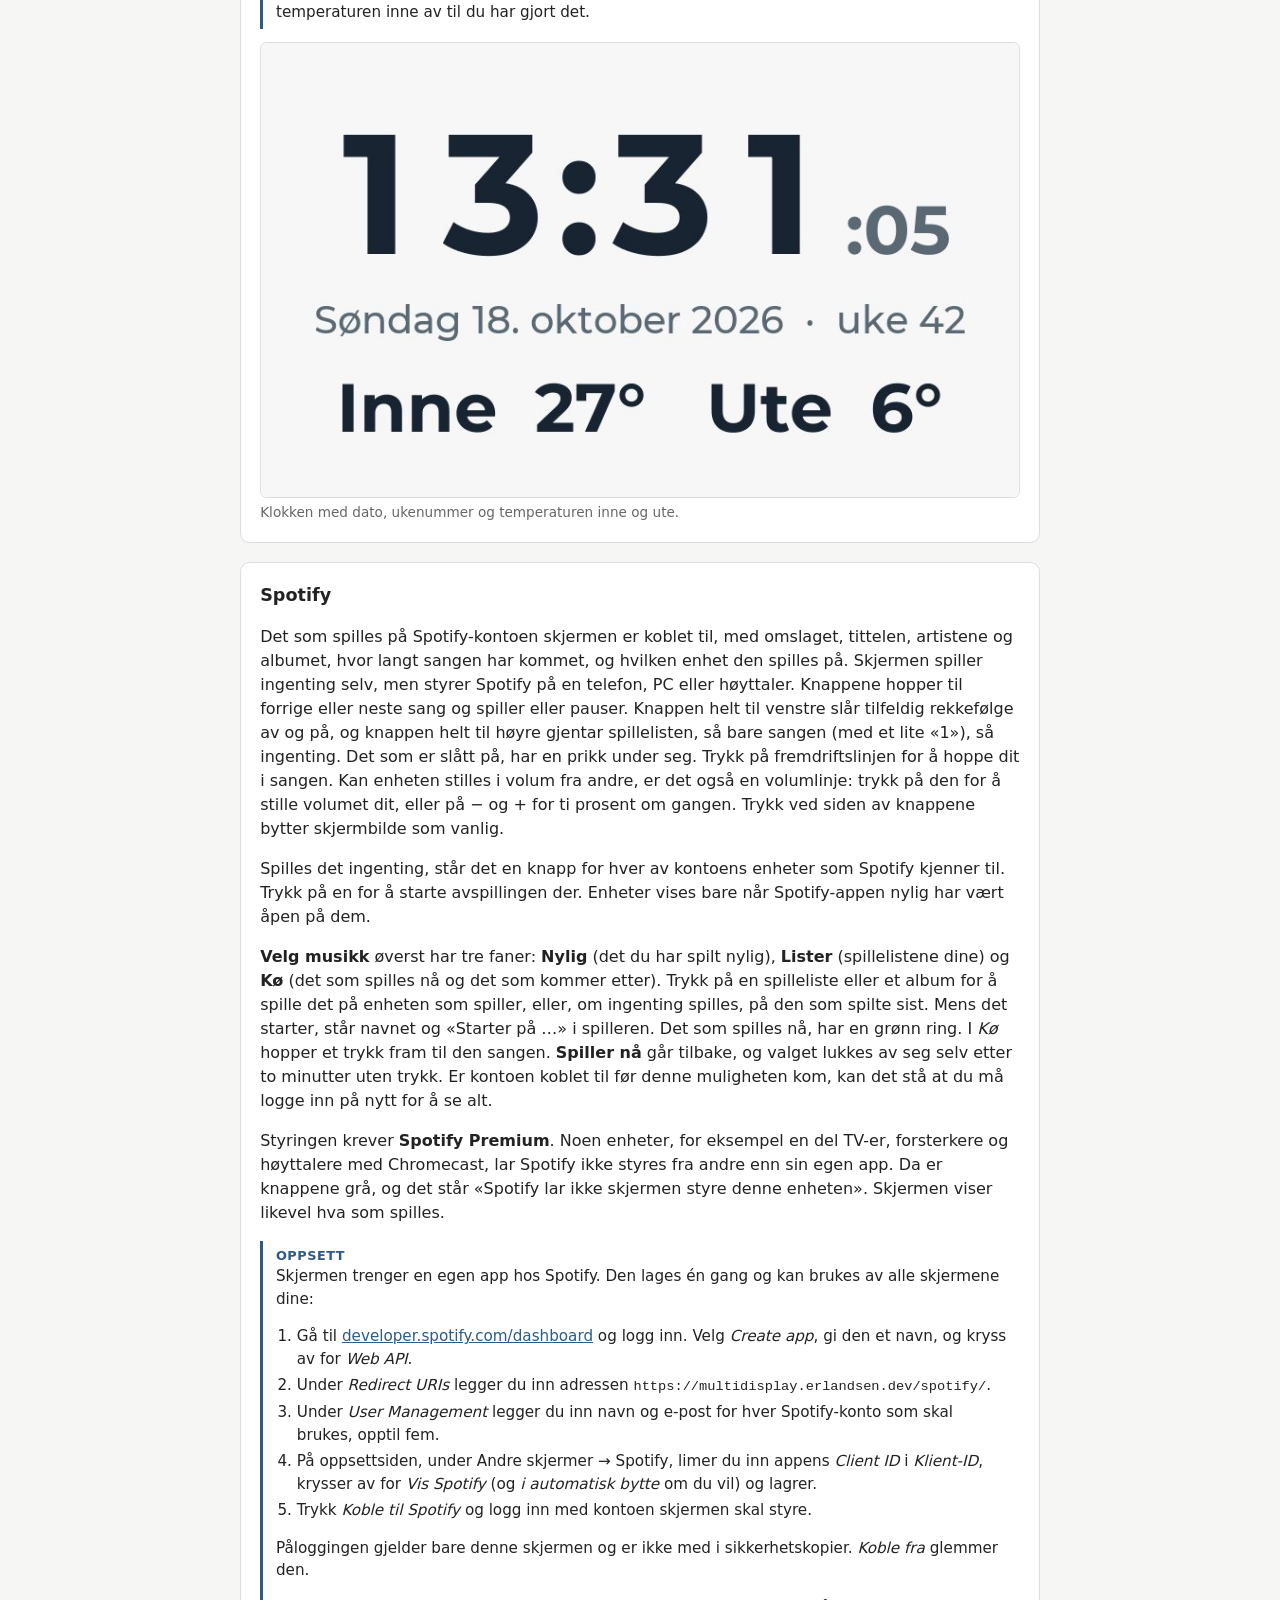
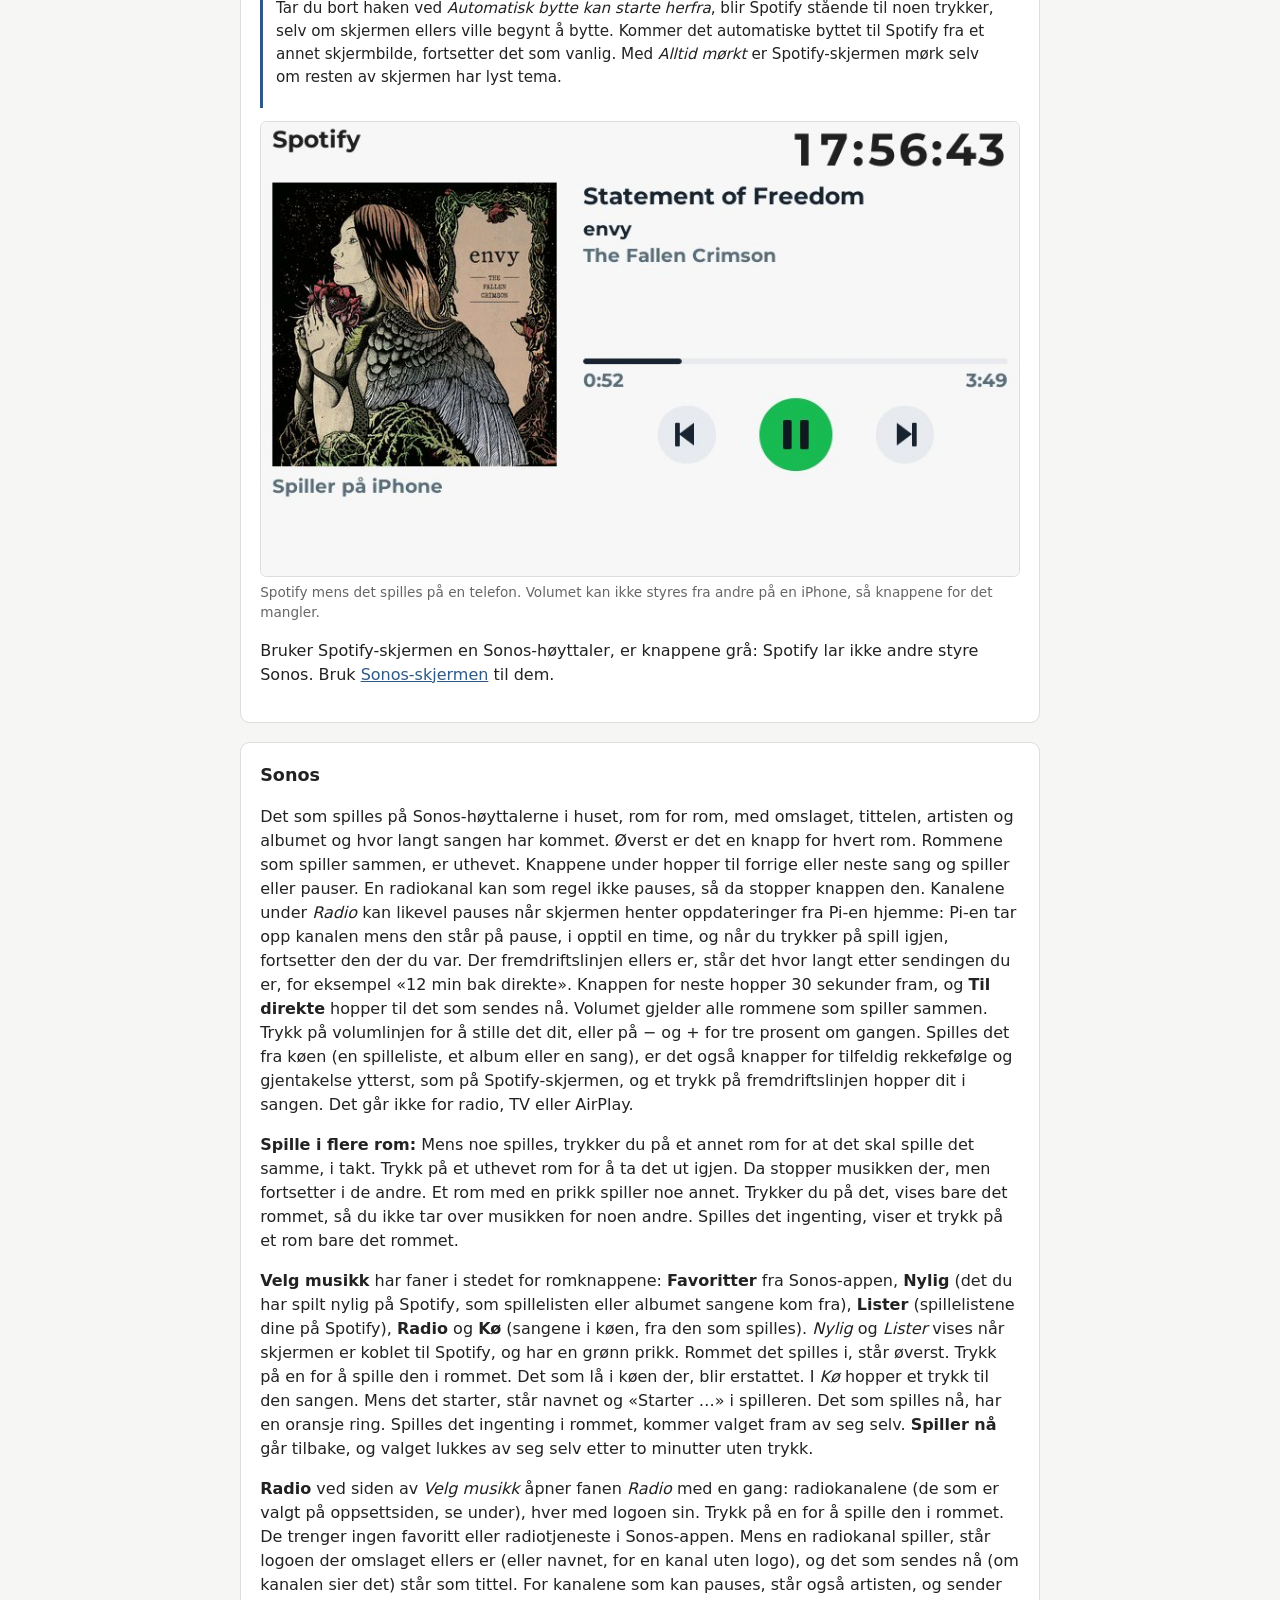
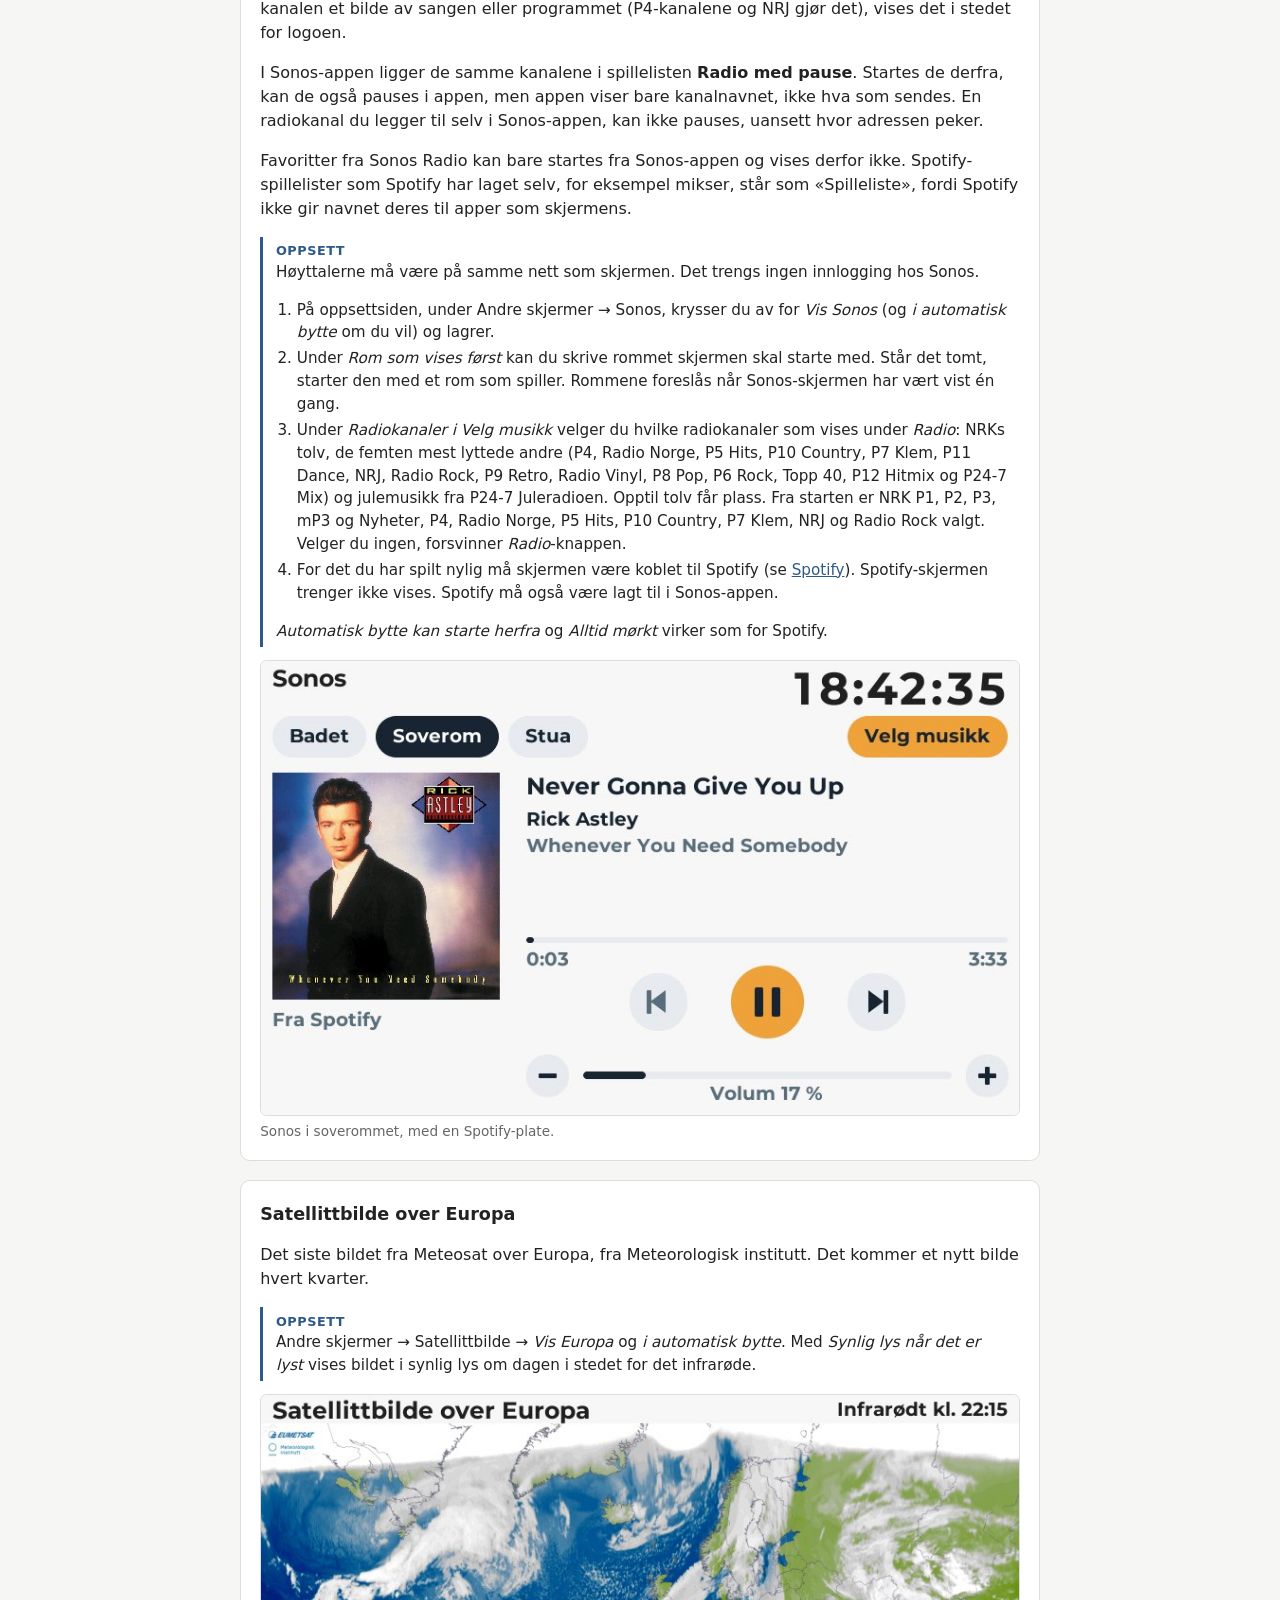
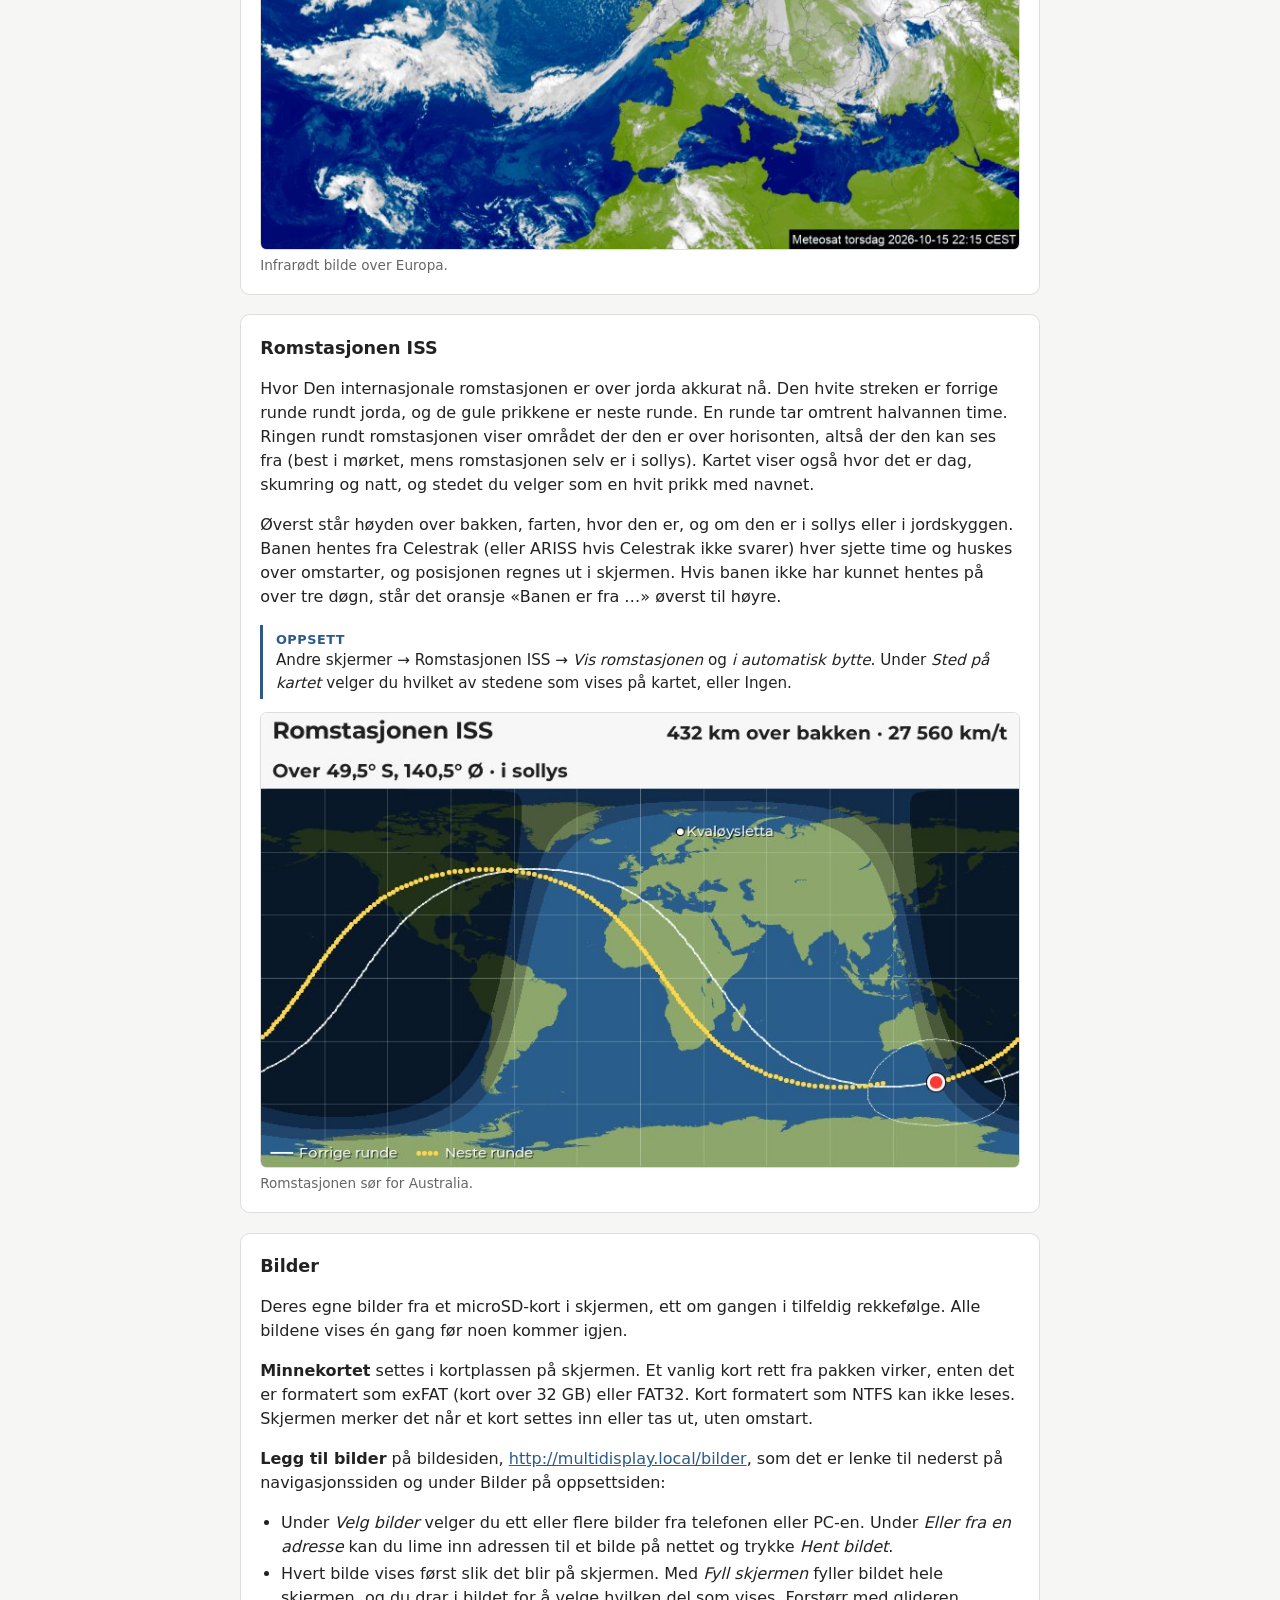
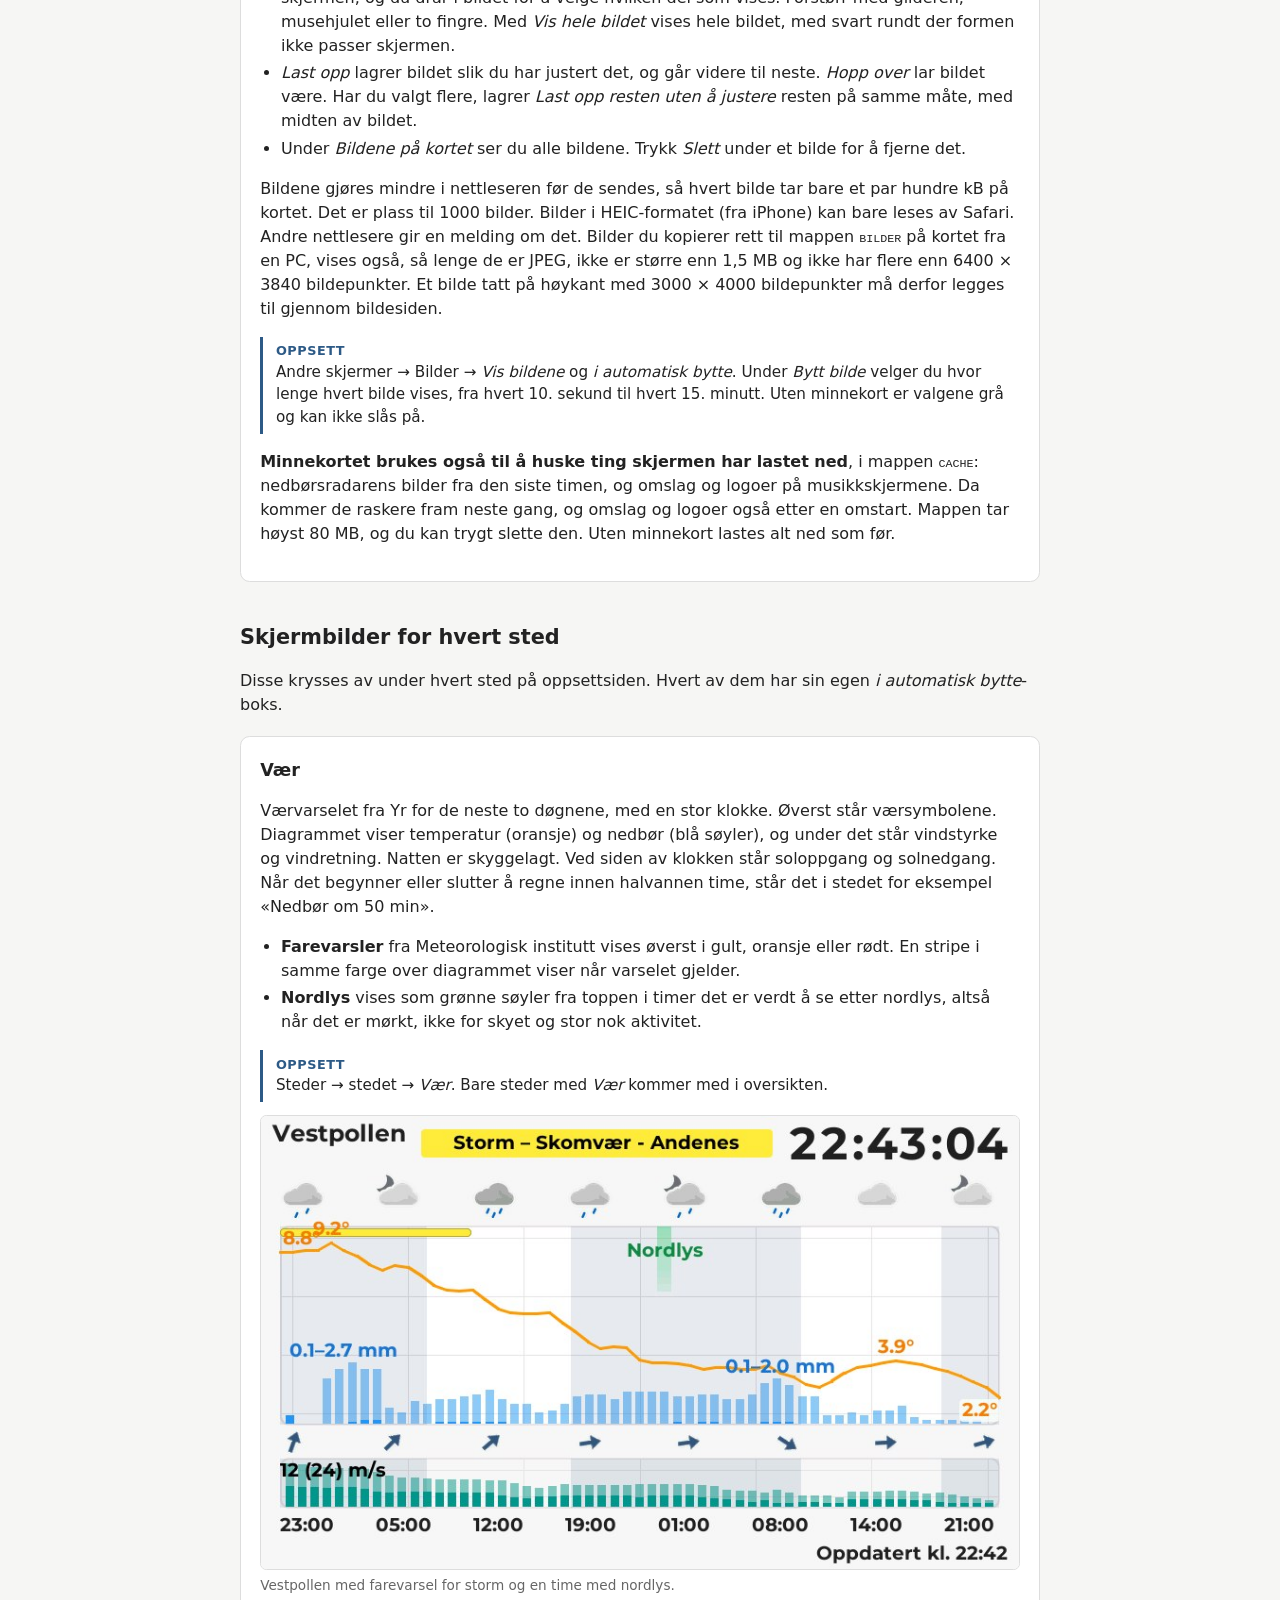
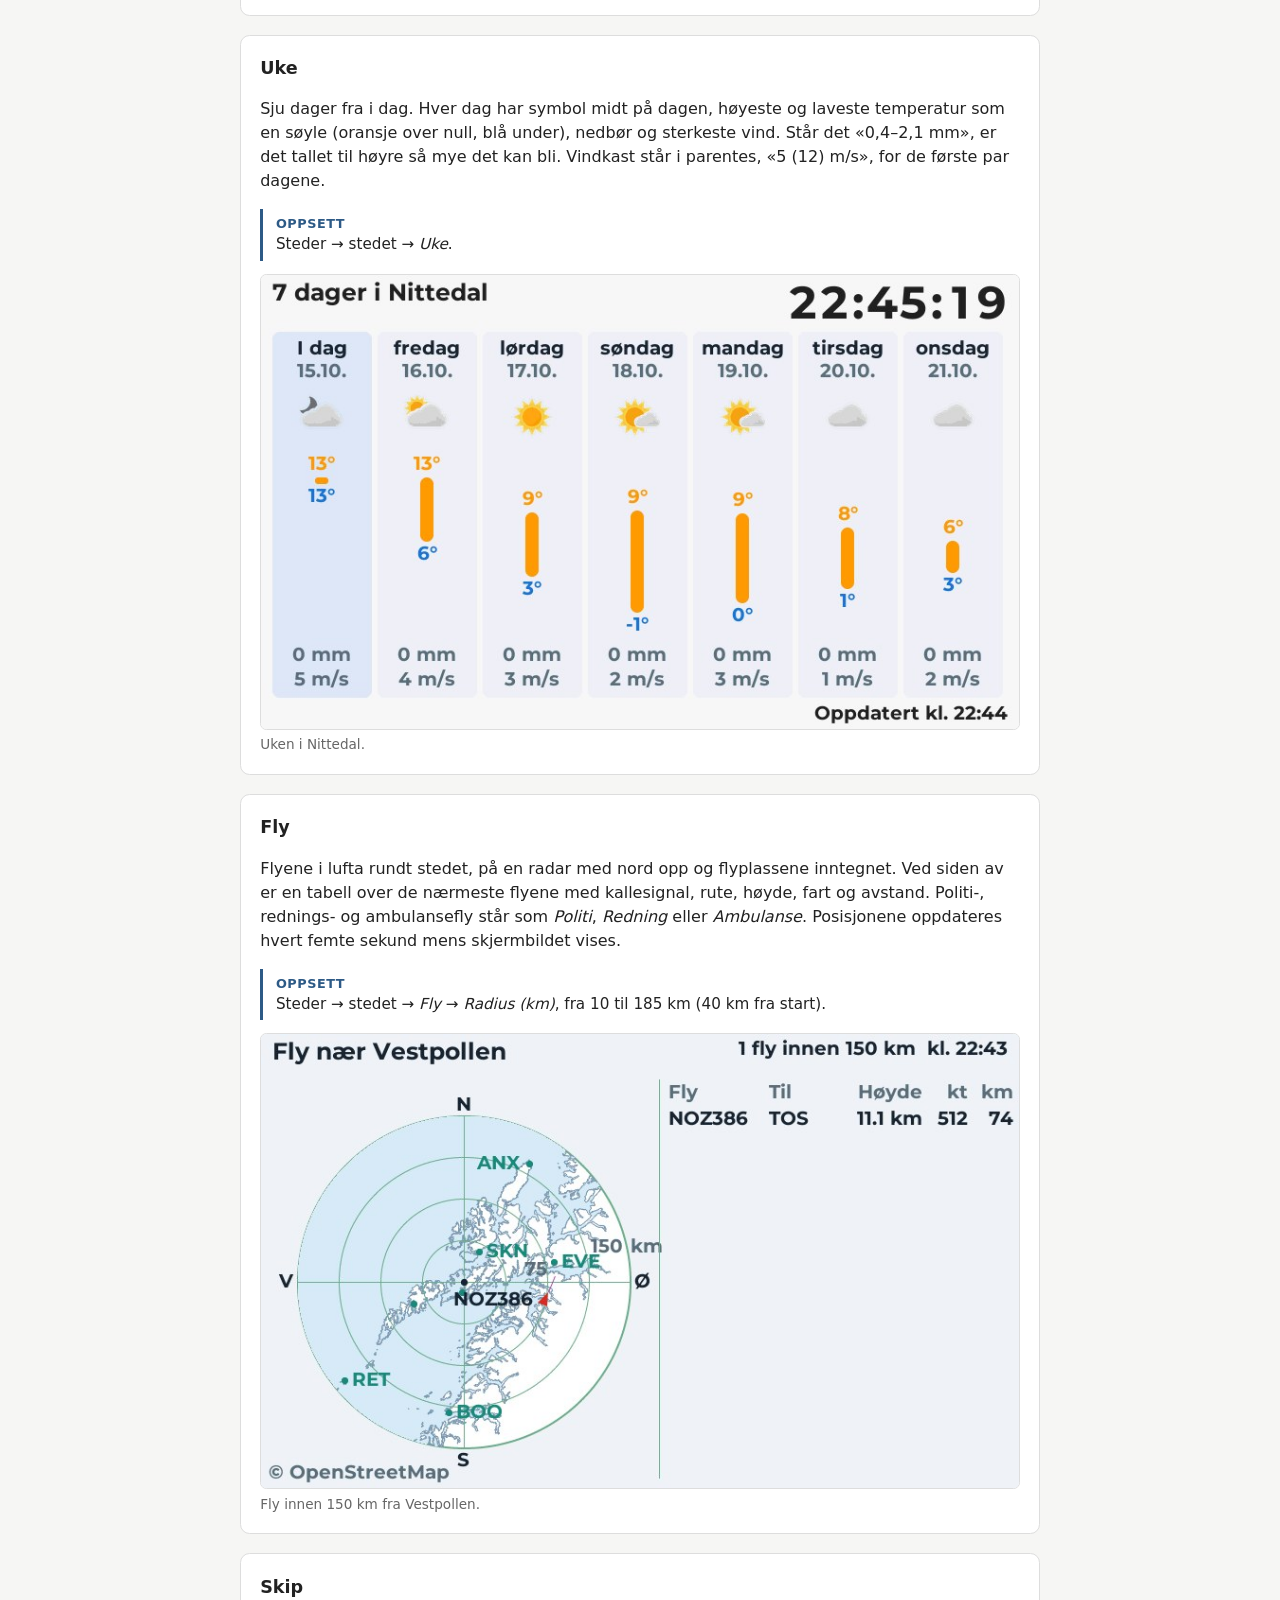
==== commit 96f65e81: "The rain radar's frames written to the memory card only as the radar lets them go - 15 minutes away," ====
--- a/server/bruk/index.html
+++ b/server/bruk/index.html
@@ -228,7 +228,7 @@
 <p>Bildene gjøres mindre i nettleseren før de sendes, så hvert bilde tar bare et par hundre kB på kortet. Det er plass til 1000 bilder. Bilder i HEIC-formatet (fra iPhone) kan bare leses av Safari. Andre nettlesere gir en melding om det. Bilder du kopierer rett til mappen <code>BILDER</code> på kortet fra en PC, vises også, så lenge de er JPEG, ikke er større enn 1,5 MB og ikke har flere enn 6400 × 3840 bildepunkter. Et bilde tatt på høykant med 3000 × 4000 bildepunkter må derfor legges til gjennom bildesiden.</p>
 <div class="set"><b>Oppsett</b>Andre skjermer → Bilder → <i>Vis bildene</i> og <i>i automatisk bytte</i>. Under <i>Bytt bilde</i> velger du hvor lenge hvert bilde vises, fra hvert 10. sekund til hvert 15. minutt.
 Uten minnekort er valgene grå og kan ikke slås på.</div>
-<p><b>Minnekortet brukes også til å huske ting skjermen har lastet ned</b>, i mappen <code>CACHE</code>: nedbørsradarens bilder fra den siste timen, og omslag og logoer på musikkskjermene. Da kommer de raskere fram neste gang, også etter en omstart. Mappen tar høyst 80 MB, og du kan trygt slette den. Uten minnekort lastes alt ned som før.</p>
+<p><b>Minnekortet brukes også til å huske ting skjermen har lastet ned</b>, i mappen <code>CACHE</code>: nedbørsradarens bilder fra den siste timen, og omslag og logoer på musikkskjermene. Da kommer de raskere fram neste gang, og omslag og logoer også etter en omstart. Mappen tar høyst 80 MB, og du kan trygt slette den. Uten minnekort lastes alt ned som før.</p>
 </section>
 
 <h2>Skjermbilder for hvert sted</h2>
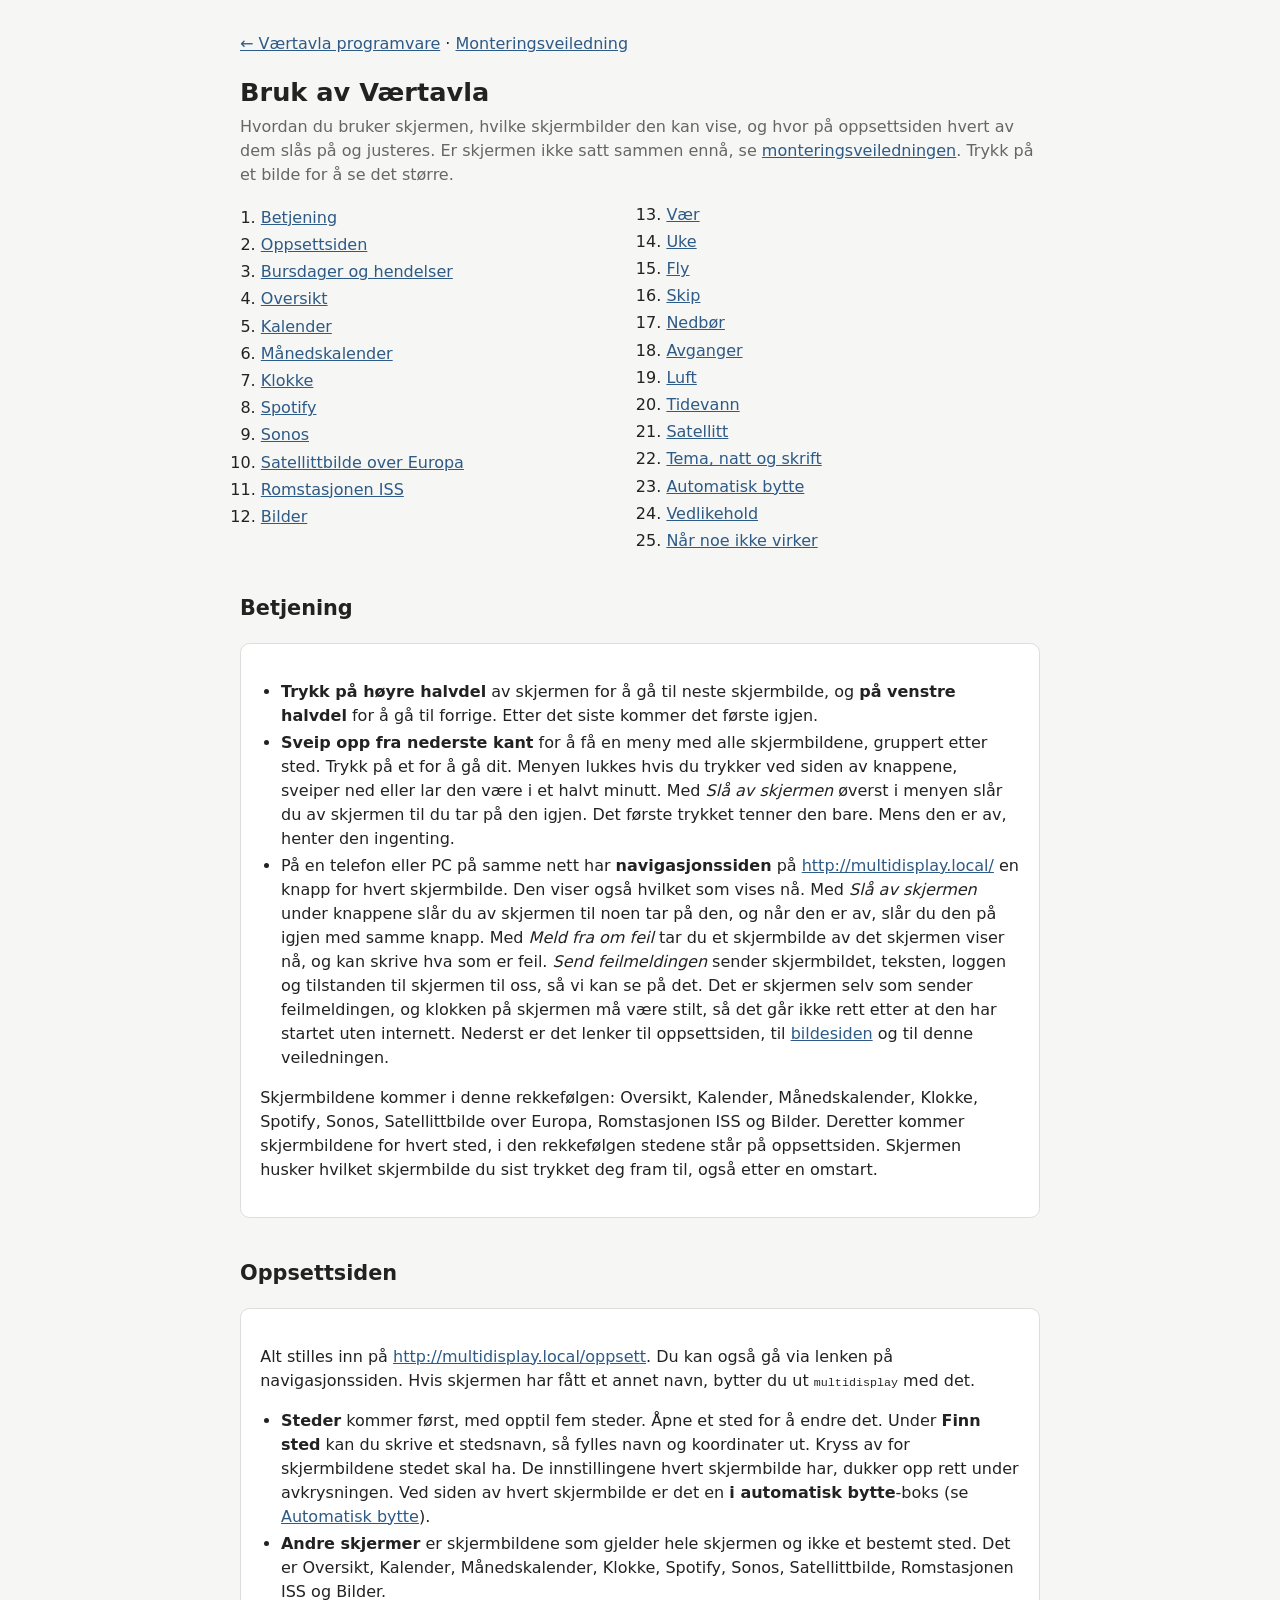
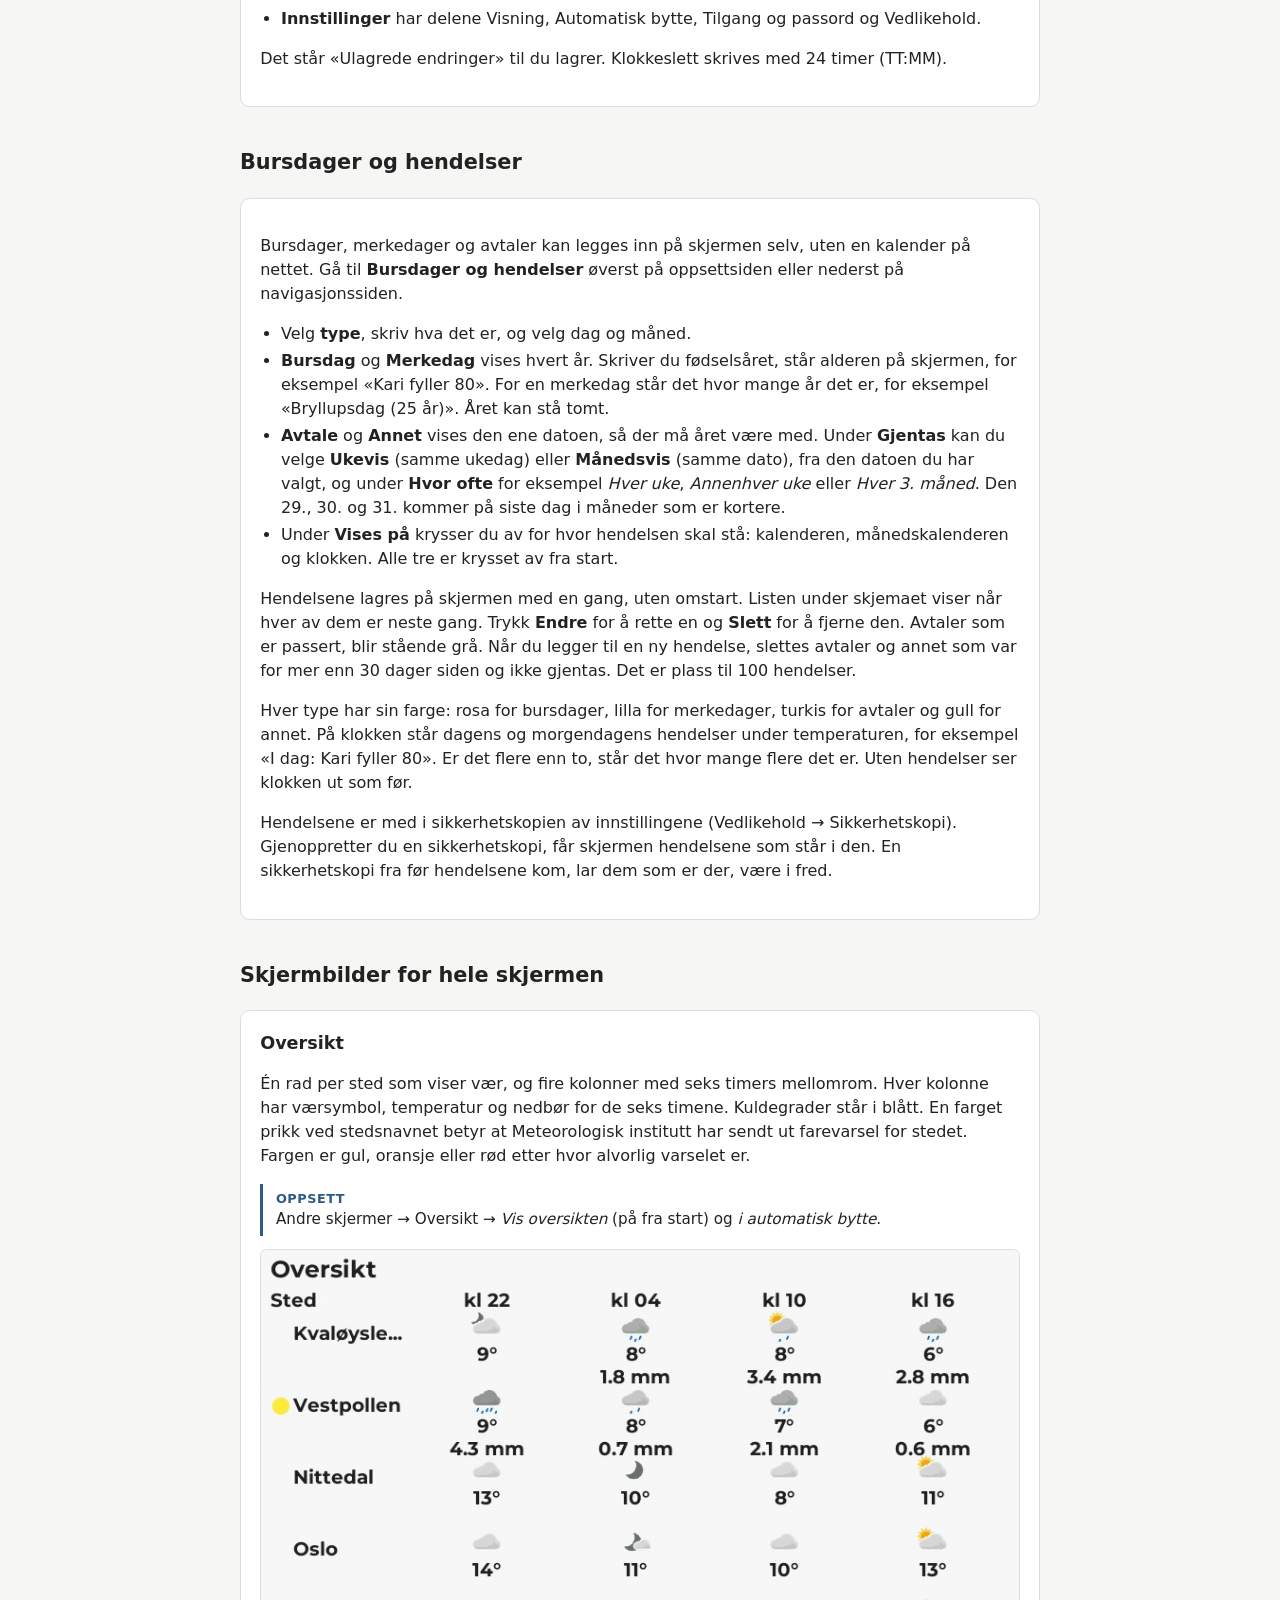
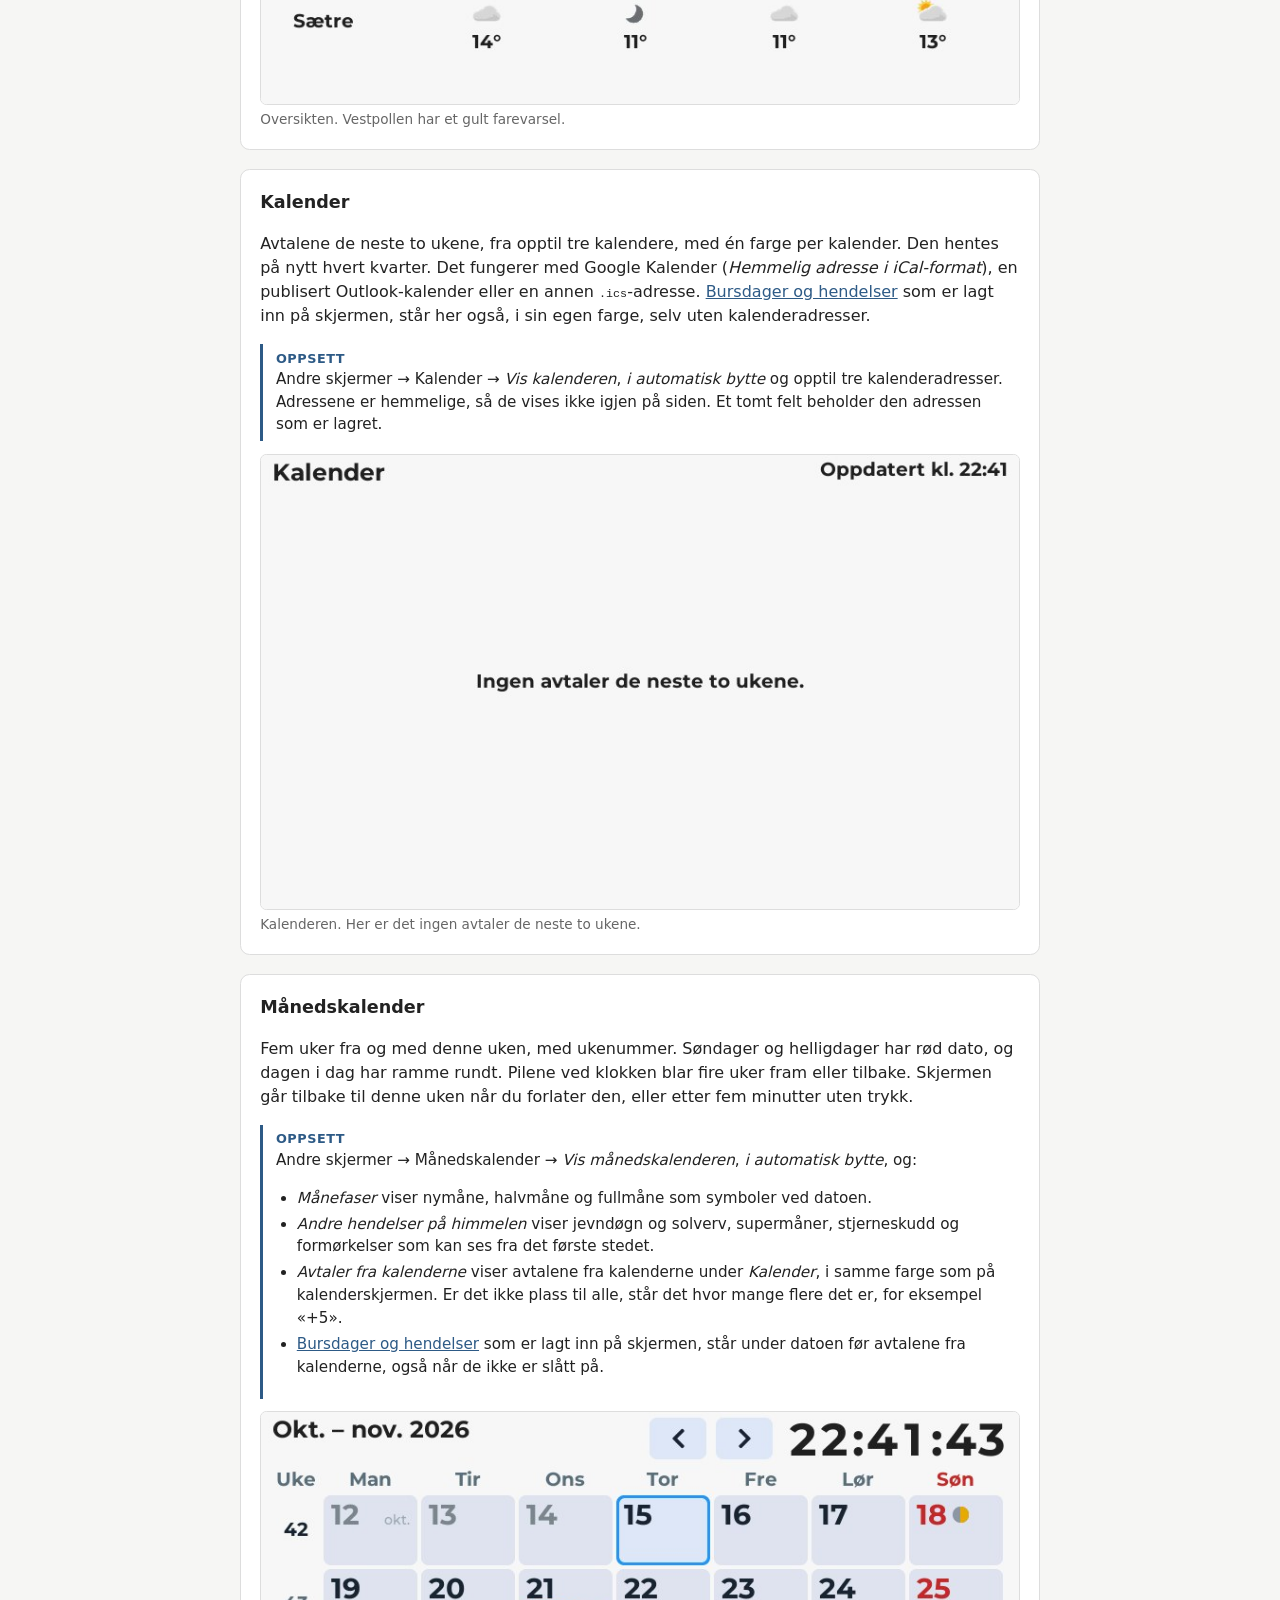
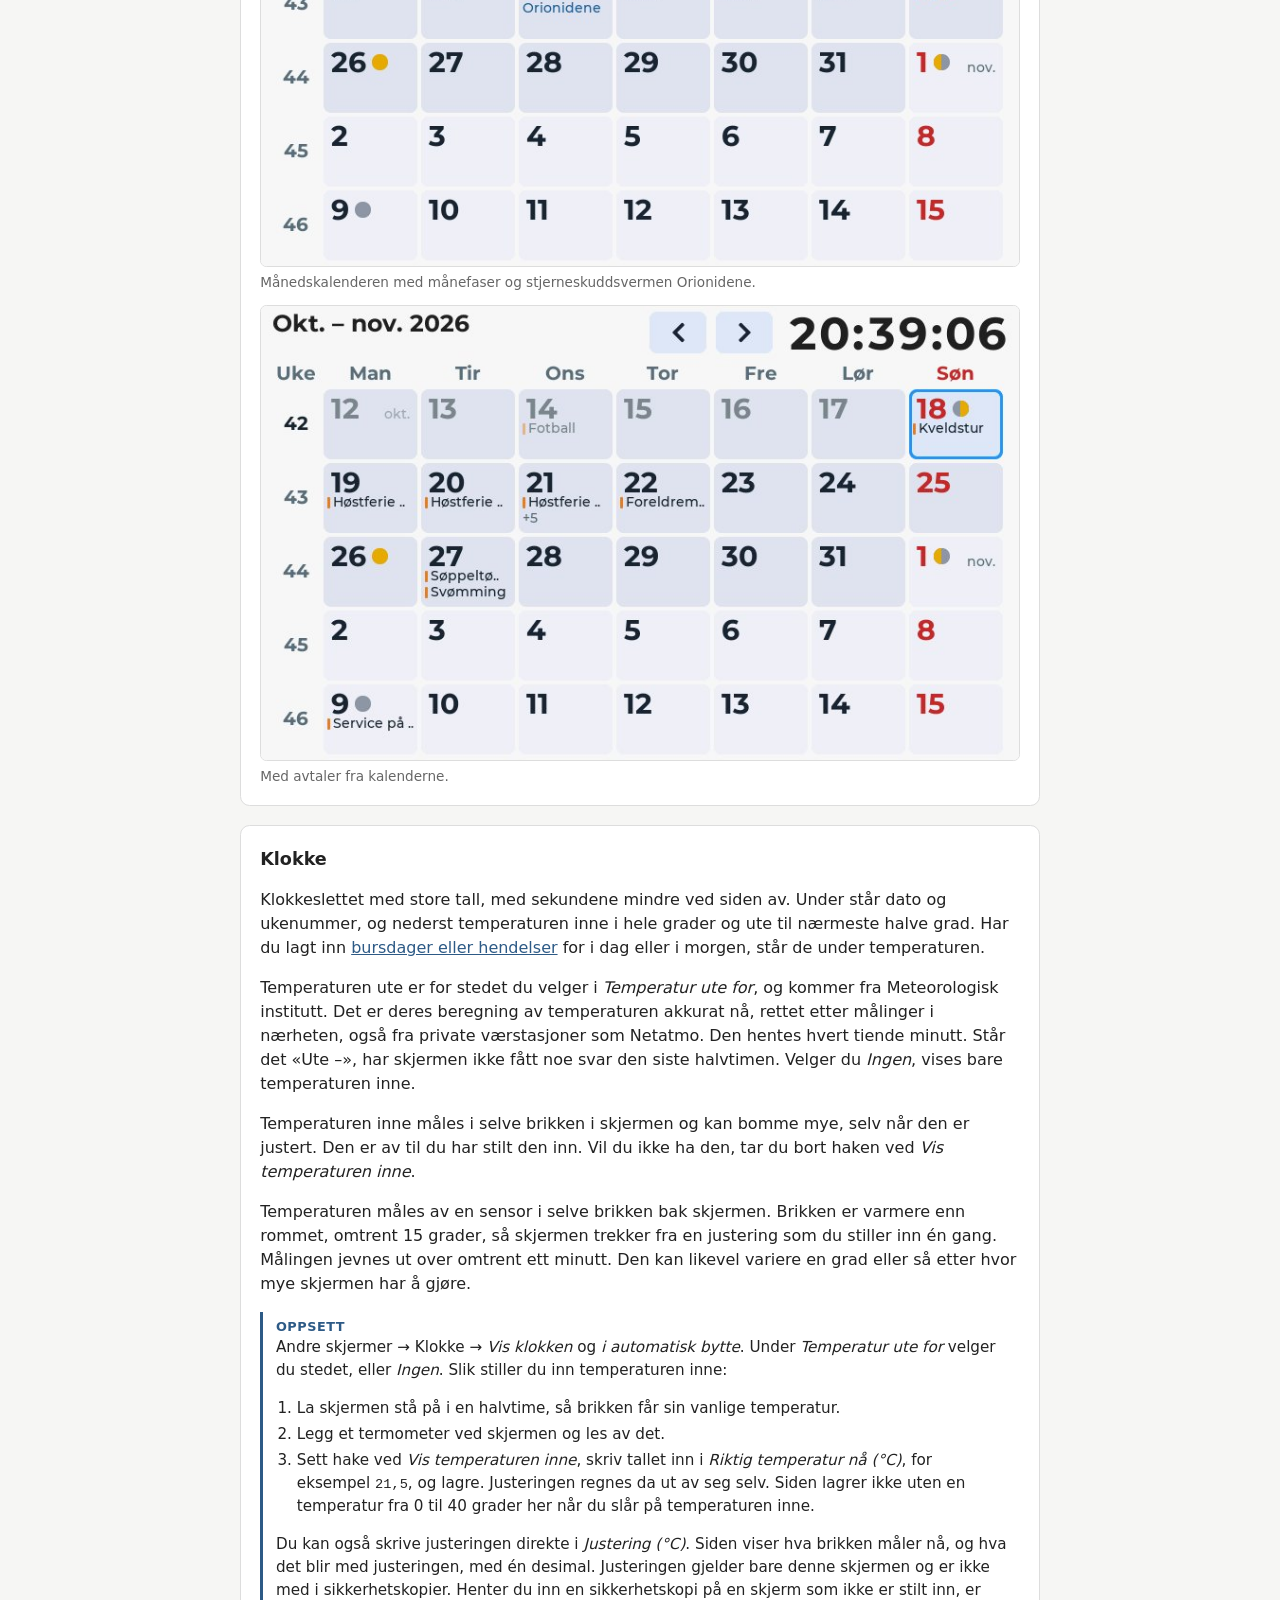
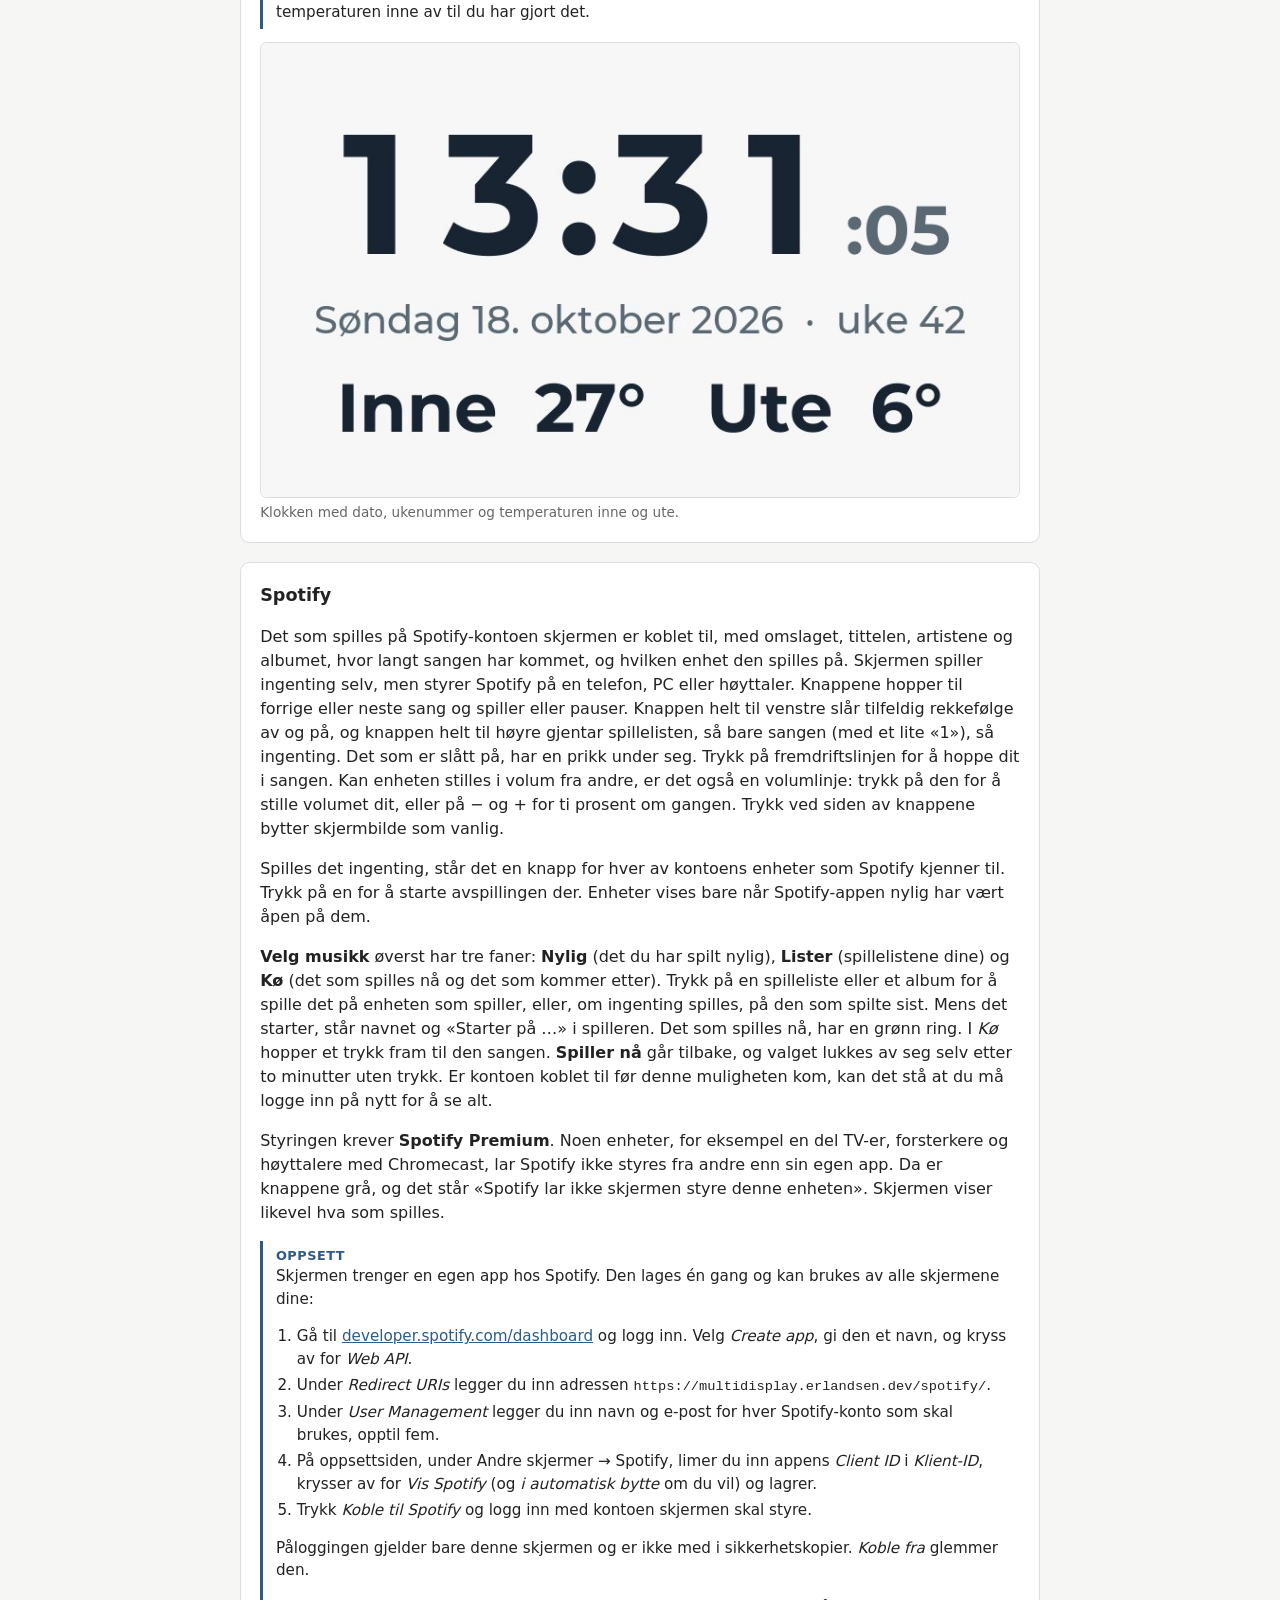
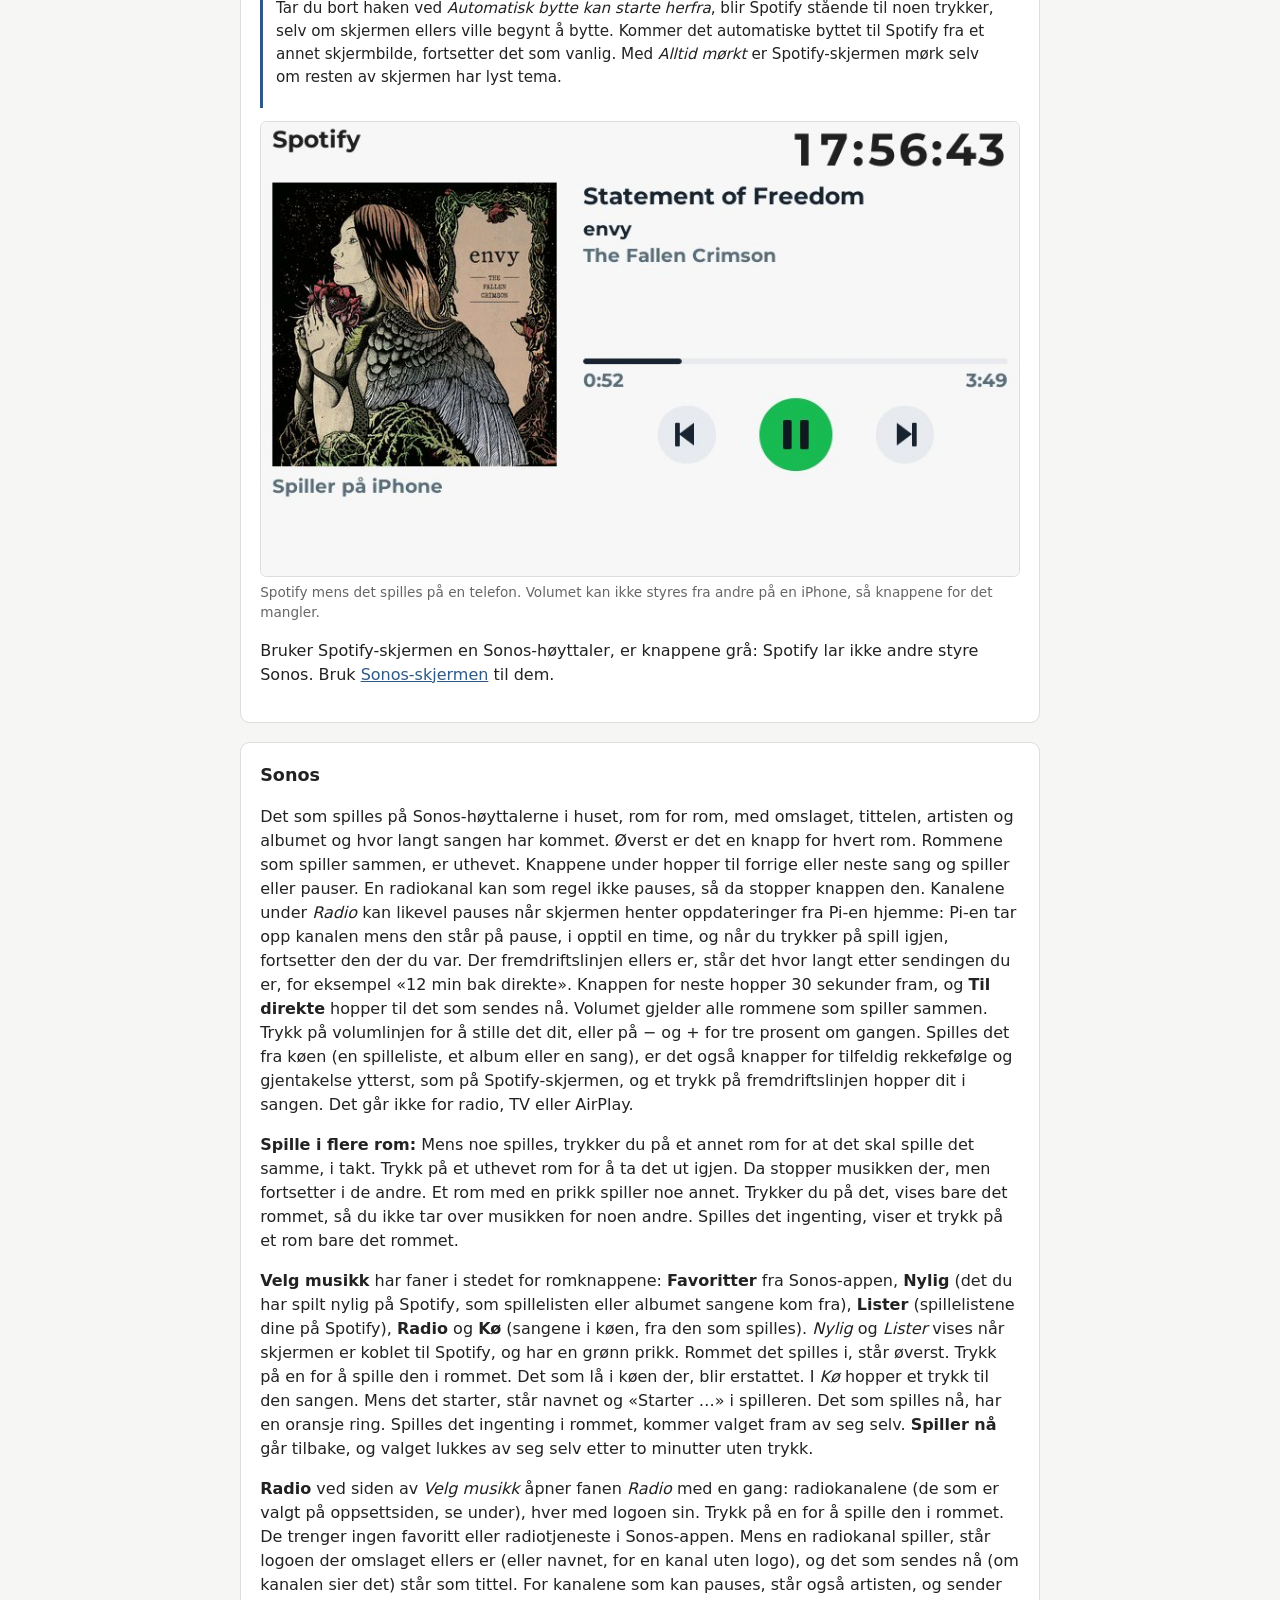
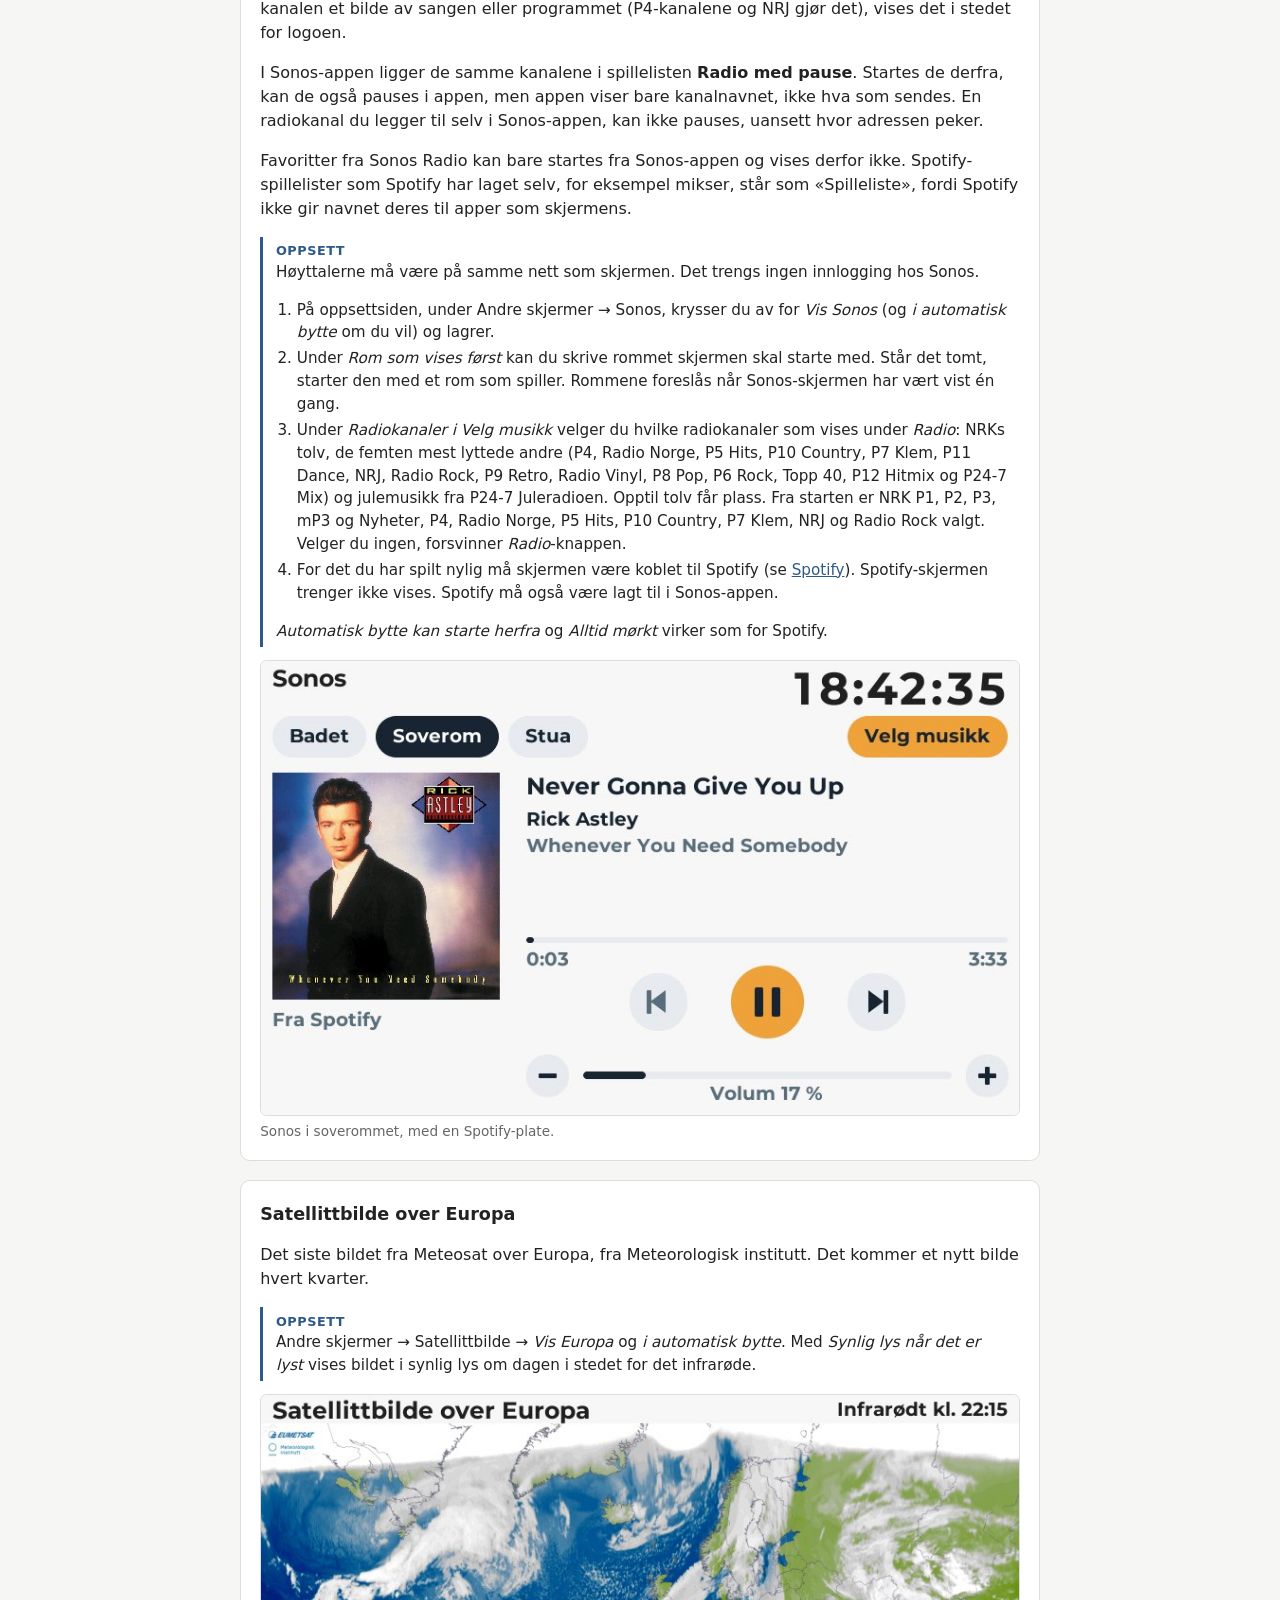
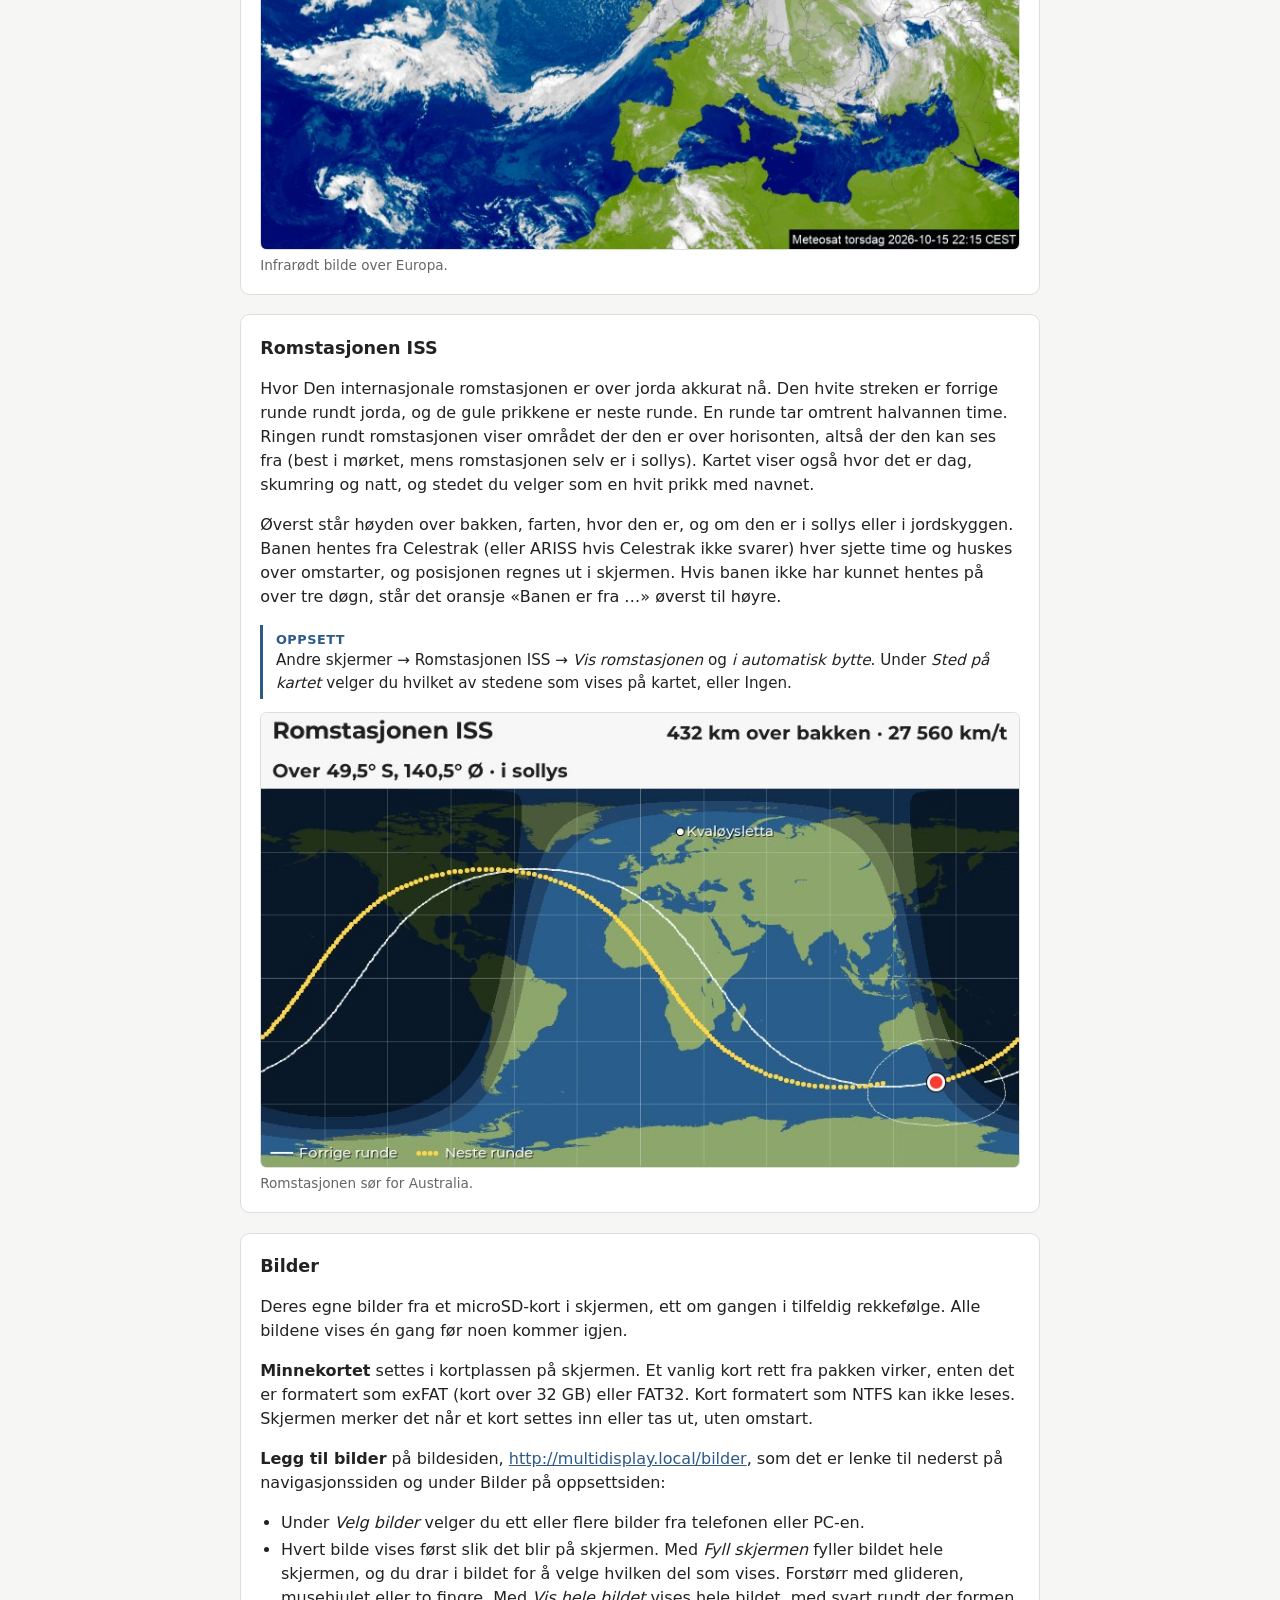
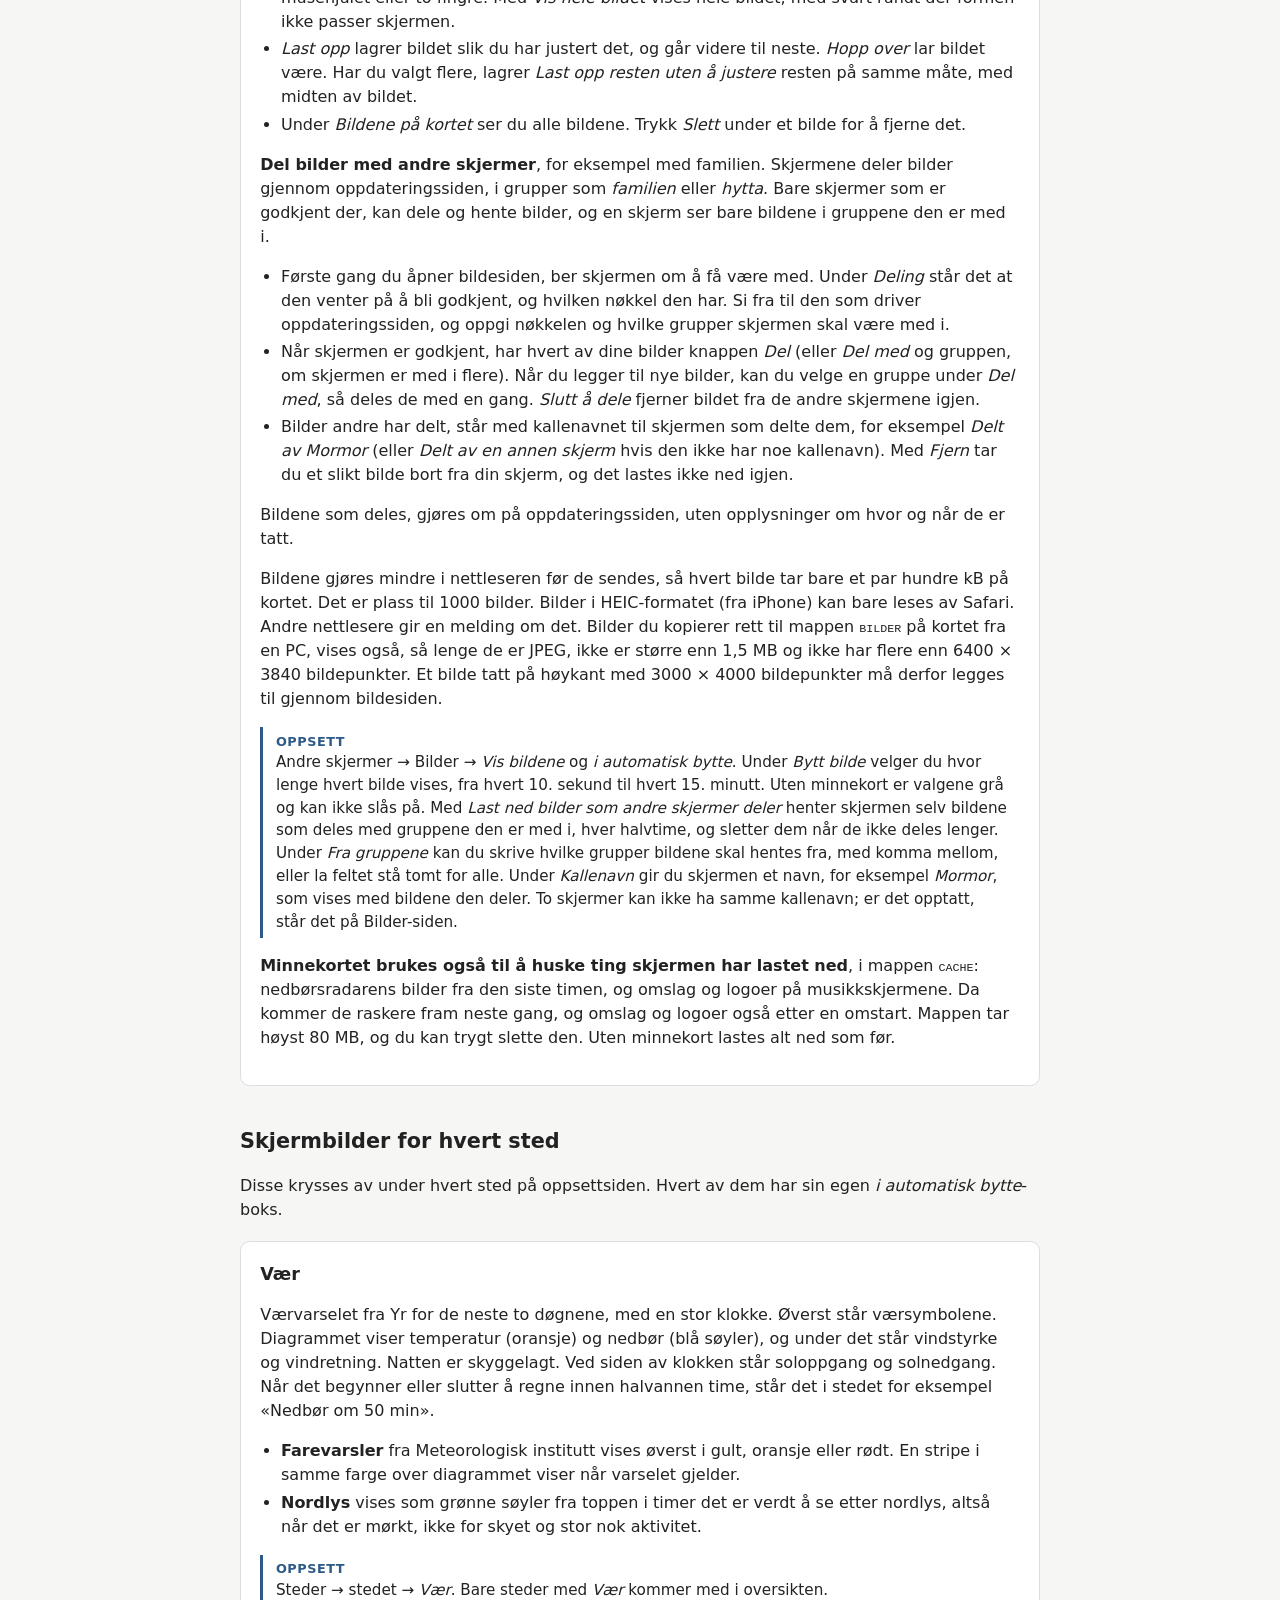
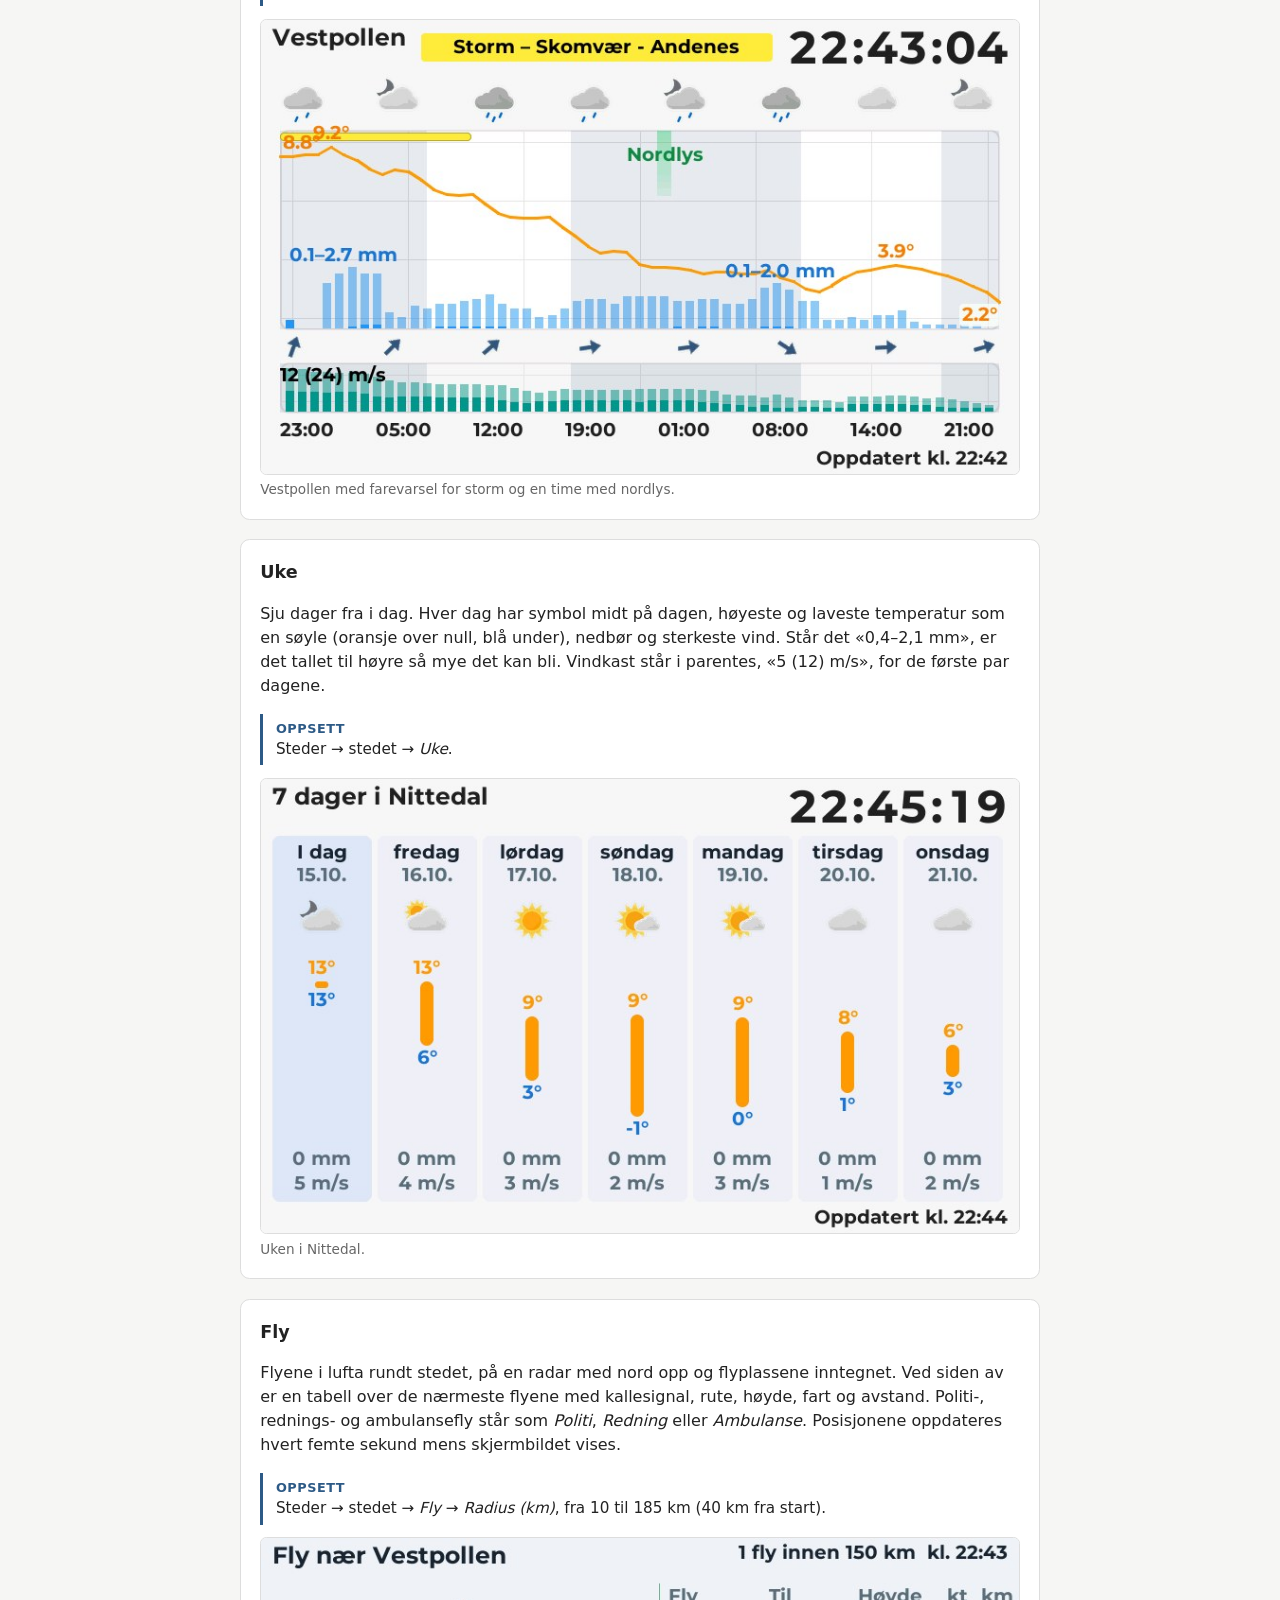
==== commit 730ea6f9: "Pictures shared between displays through the update site's deling/ (server/deling/deling.py), in gro" ====
--- a/server/bruk/index.html
+++ b/server/bruk/index.html
@@ -220,14 +220,22 @@
 <p><b>Minnekortet</b> settes i kortplassen på skjermen. Et vanlig kort rett fra pakken virker, enten det er formatert som exFAT (kort over 32 GB) eller FAT32. Kort formatert som NTFS kan ikke leses. Skjermen merker det når et kort settes inn eller tas ut, uten omstart.</p>
 <p><b>Legg til bilder</b> på bildesiden, <a href="http://multidisplay.local/bilder">http://multidisplay.local/bilder</a>, som det er lenke til nederst på navigasjonssiden og under Bilder på oppsettsiden:</p>
 <ul>
-<li>Under <i>Velg bilder</i> velger du ett eller flere bilder fra telefonen eller PC-en. Under <i>Eller fra en adresse</i> kan du lime inn adressen til et bilde på nettet og trykke <i>Hent bildet</i>.</li>
+<li>Under <i>Velg bilder</i> velger du ett eller flere bilder fra telefonen eller PC-en.</li>
 <li>Hvert bilde vises først slik det blir på skjermen. Med <i>Fyll skjermen</i> fyller bildet hele skjermen, og du drar i bildet for å velge hvilken del som vises. Forstørr med glideren, musehjulet eller to fingre. Med <i>Vis hele bildet</i> vises hele bildet, med svart rundt der formen ikke passer skjermen.</li>
 <li><i>Last opp</i> lagrer bildet slik du har justert det, og går videre til neste. <i>Hopp over</i> lar bildet være. Har du valgt flere, lagrer <i>Last opp resten uten å justere</i> resten på samme måte, med midten av bildet.</li>
 <li>Under <i>Bildene på kortet</i> ser du alle bildene. Trykk <i>Slett</i> under et bilde for å fjerne det.</li>
 </ul>
+<p><b>Del bilder med andre skjermer</b>, for eksempel med familien. Skjermene deler bilder gjennom oppdateringssiden, i grupper som <i>familien</i> eller <i>hytta</i>. Bare skjermer som er godkjent der, kan dele og hente bilder, og en skjerm ser bare bildene i gruppene den er med i.</p>
+<ul>
+<li>Første gang du åpner bildesiden, ber skjermen om å få være med. Under <i>Deling</i> står det at den venter på å bli godkjent, og hvilken nøkkel den har. Si fra til den som driver oppdateringssiden, og oppgi nøkkelen og hvilke grupper skjermen skal være med i.</li>
+<li>Når skjermen er godkjent, har hvert av dine bilder knappen <i>Del</i> (eller <i>Del med</i> og gruppen, om skjermen er med i flere). Når du legger til nye bilder, kan du velge en gruppe under <i>Del med</i>, så deles de med en gang. <i>Slutt å dele</i> fjerner bildet fra de andre skjermene igjen.</li>
+<li>Bilder andre har delt, står med kallenavnet til skjermen som delte dem, for eksempel <i>Delt av Mormor</i> (eller <i>Delt av en annen skjerm</i> hvis den ikke har noe kallenavn). Med <i>Fjern</i> tar du et slikt bilde bort fra din skjerm, og det lastes ikke ned igjen.</li>
+</ul>
+<p>Bildene som deles, gjøres om på oppdateringssiden, uten opplysninger om hvor og når de er tatt.</p>
 <p>Bildene gjøres mindre i nettleseren før de sendes, så hvert bilde tar bare et par hundre kB på kortet. Det er plass til 1000 bilder. Bilder i HEIC-formatet (fra iPhone) kan bare leses av Safari. Andre nettlesere gir en melding om det. Bilder du kopierer rett til mappen <code>BILDER</code> på kortet fra en PC, vises også, så lenge de er JPEG, ikke er større enn 1,5 MB og ikke har flere enn 6400 × 3840 bildepunkter. Et bilde tatt på høykant med 3000 × 4000 bildepunkter må derfor legges til gjennom bildesiden.</p>
 <div class="set"><b>Oppsett</b>Andre skjermer → Bilder → <i>Vis bildene</i> og <i>i automatisk bytte</i>. Under <i>Bytt bilde</i> velger du hvor lenge hvert bilde vises, fra hvert 10. sekund til hvert 15. minutt.
-Uten minnekort er valgene grå og kan ikke slås på.</div>
+Uten minnekort er valgene grå og kan ikke slås på.
+Med <i>Last ned bilder som andre skjermer deler</i> henter skjermen selv bildene som deles med gruppene den er med i, hver halvtime, og sletter dem når de ikke deles lenger. Under <i>Fra gruppene</i> kan du skrive hvilke grupper bildene skal hentes fra, med komma mellom, eller la feltet stå tomt for alle. Under <i>Kallenavn</i> gir du skjermen et navn, for eksempel <i>Mormor</i>, som vises med bildene den deler. To skjermer kan ikke ha samme kallenavn; er det opptatt, står det på Bilder-siden.</div>
 <p><b>Minnekortet brukes også til å huske ting skjermen har lastet ned</b>, i mappen <code>CACHE</code>: nedbørsradarens bilder fra den siste timen, og omslag og logoer på musikkskjermene. Da kommer de raskere fram neste gang, og omslag og logoer også etter en omstart. Mappen tar høyst 80 MB, og du kan trygt slette den. Uten minnekort lastes alt ned som før.</p>
 </section>
 
